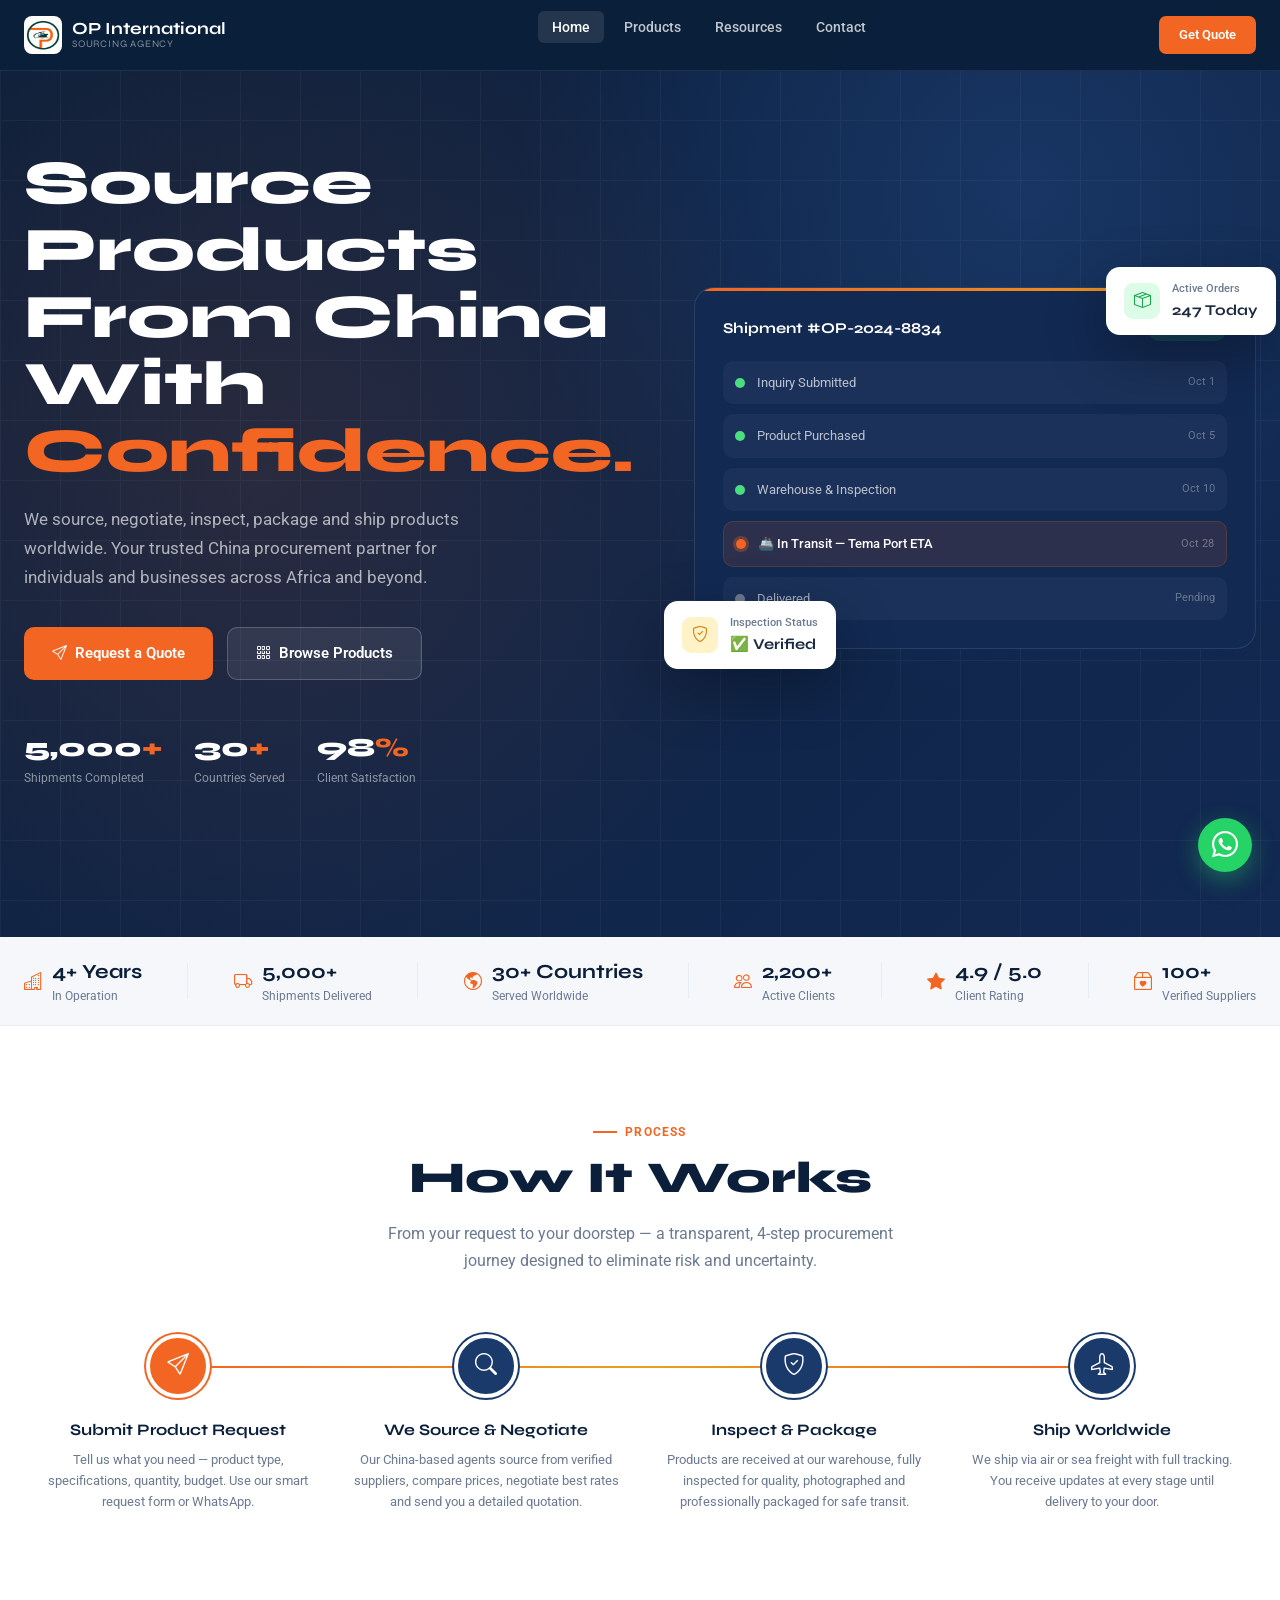
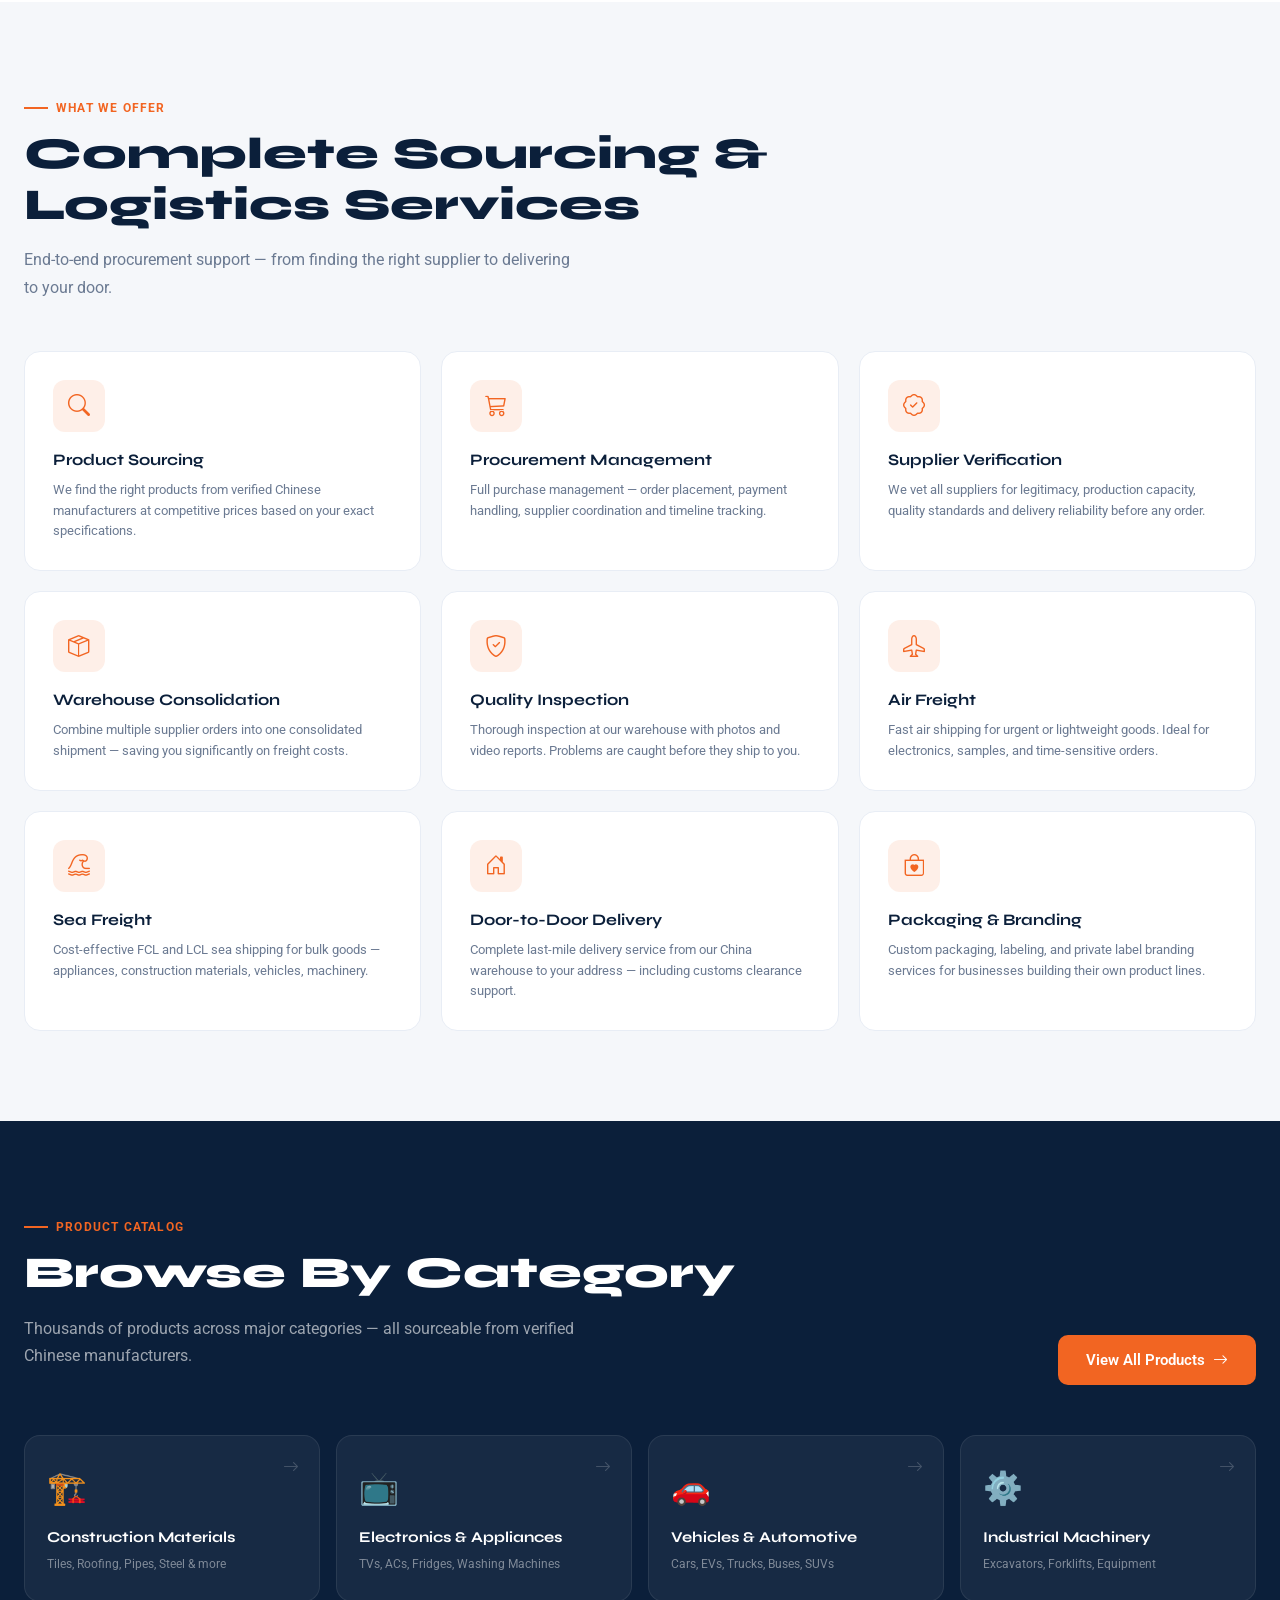
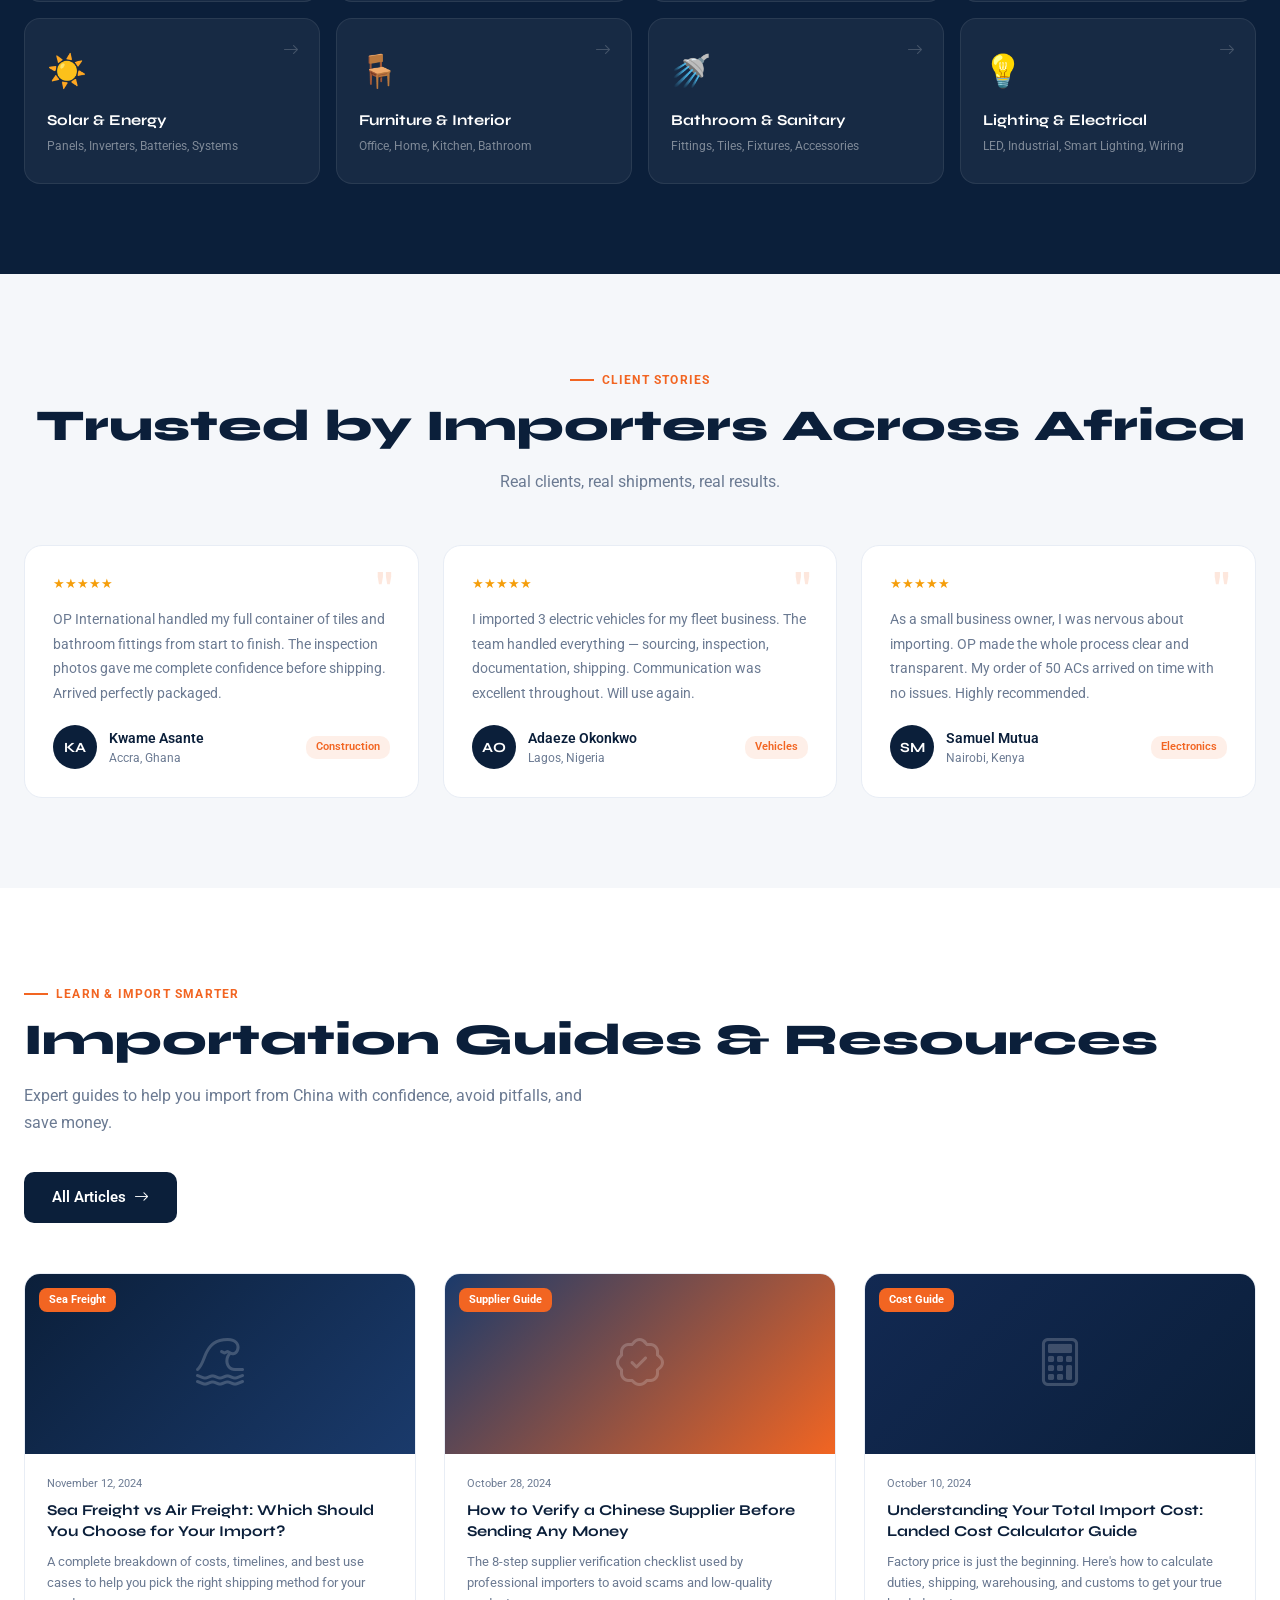
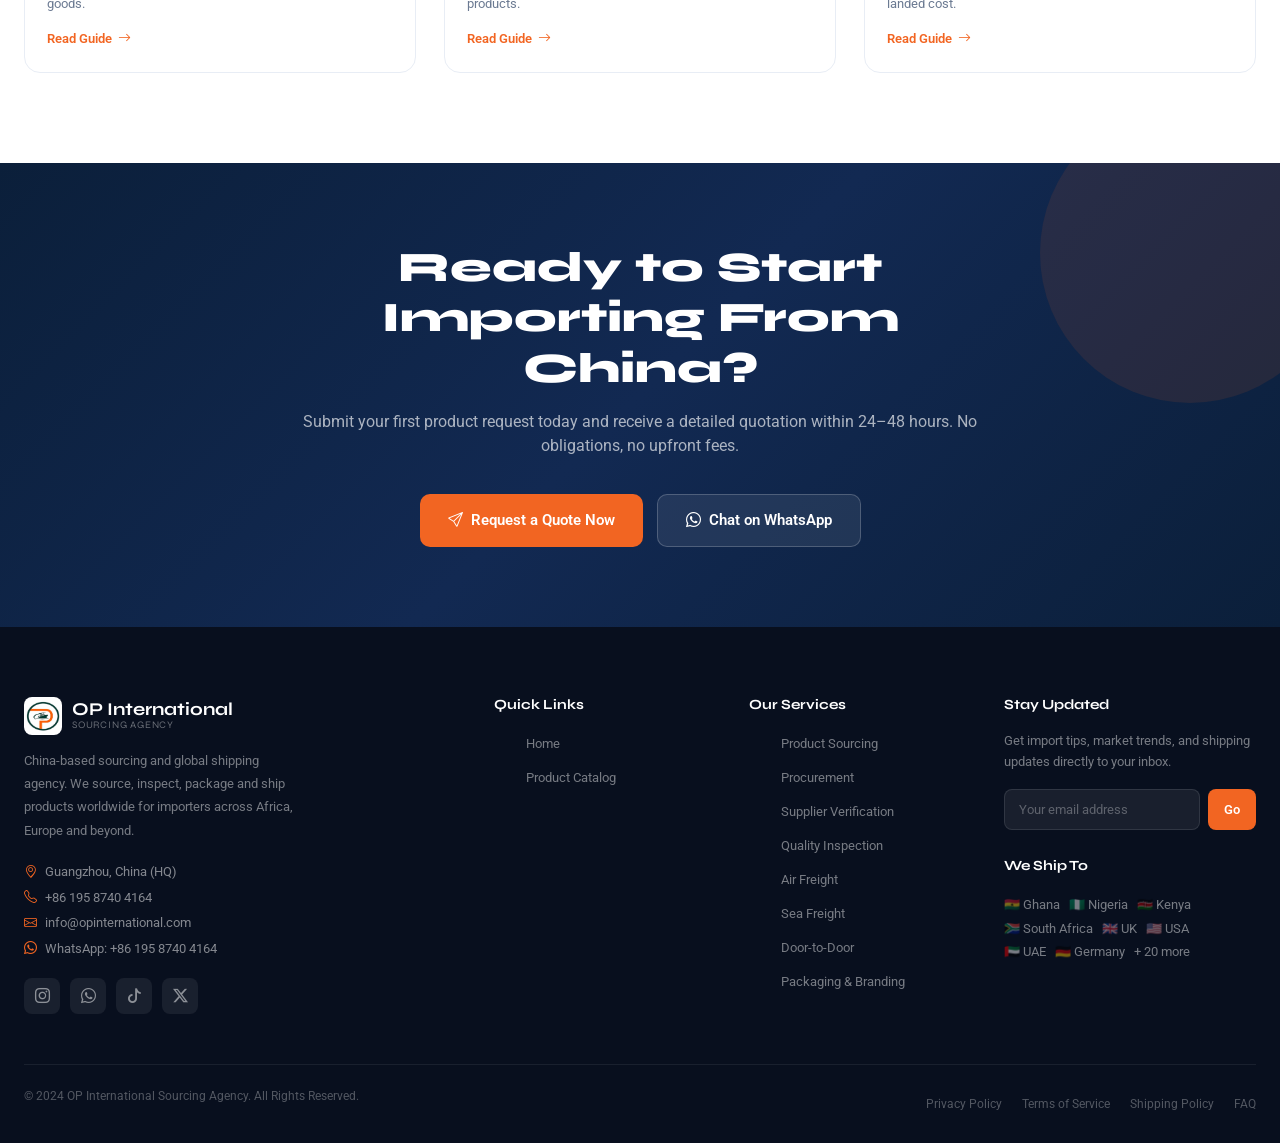
==== index.html @ 58be84a2 "formatting" ====
<!DOCTYPE html>
<html lang="en">

<head>
  <meta charset="utf-8">
  <meta content="width=device-width, initial-scale=1.0" name="viewport">
  <title>OP International Sourcing Agency | Source From China With Confidence</title>
  <meta name="description"
    content="China-based sourcing and global shipping agency. We source, inspect, pack & ship worldwide. Trusted by importers across Africa, Europe and beyond.">
  <link rel="icon" type="image/jpg" href="assets/img/logo.jpg">
  <link href="https://fonts.googleapis.com" rel="preconnect">
  <link href="https://fonts.gstatic.com" rel="preconnect" crossorigin>
  <link rel="preconnect" href="https://fonts.googleapis.com">
  <link rel="preconnect" href="https://fonts.gstatic.com" crossorigin>
  <link
    href="https://fonts.googleapis.com/css2?family=Google+Sans+Flex:opsz,wght@6..144,1..1000&family=Roboto:ital,wght@0,100..900;1,100..900&display=swap"
    rel="stylesheet">
  <link
    href="https://fonts.googleapis.com/css2?family=Syne:wght@400;500;600;700;800&family=DM+Sans:ital,opsz,wght@0,9..40,300;0,9..40,400;0,9..40,500;0,9..40,600;1,9..40,300&display=swap"
    rel="stylesheet">
  <link href="assets/vendor/bootstrap/css/bootstrap.min.css" rel="stylesheet">
  <link href="assets/vendor/bootstrap-icons/bootstrap-icons.css" rel="stylesheet">
  <link href="assets/vendor/aos/aos.css" rel="stylesheet">
  <link href="assets/css/main1.css" rel="stylesheet">
</head>

<body>

  <!-- HEADER -->
  <header class="site-header">
    <div class="header-inner">
      <a href="index.html" class="logo">
        <img src="assets/img/logo.jpg" alt="OP International Sourcing Agency" class="logo-mark">
        <div class="logo-text">OP International <span>Sourcing Agency</span></div>
      </a>
      <nav>
        <ul class="nav-menu">
          <li><a href="index.html" class="active">Home</a></li>
          <li><a href="products.html">Products</a></li>
          <li><a href="blog.html">Resources</a></li>
          <li><a href="#contact">Contact</a></li>
        </ul>
      </nav>
      <div class="nav-actions">
        <a href="quote-request.html" class="btn-primary-nav">Get Quote</a>
      </div>
      <button class="mobile-toggle" onclick="document.querySelector('.nav-menu').classList.toggle('show')"><i
          class="bi bi-list"></i></button>
    </div>
  </header>

  <!-- HERO -->
  <section class="hero">
    <div class="hero-bg-pattern"></div>
    <div class="hero-grid-overlay"></div>
    <div class="hero-inner">
      <div class="hero-content">
        <h1 class="hero-title">Source Products<br>From China With<br><span class="accent">Confidence.</span></h1>
        <p class="hero-subtitle">We source, negotiate, inspect, package and ship products worldwide. Your trusted China
          procurement partner for individuals and businesses across Africa and beyond.</p>
        <div class="hero-ctas">
          <a href="quote-request.html" class="btn-hero-primary"><i class="bi bi-send"></i> Request a Quote</a>
          <a href="products.html" class="btn-hero-secondary"><i class="bi bi-grid-3x3-gap"></i> Browse Products</a>
        </div>
        <div class="hero-stats">
          <div class="hero-stat">
            <div class="num">5,000<span>+</span></div>
            <div class="lbl">Shipments Completed</div>
          </div>
          <div class="hero-stat">
            <div class="num">30<span>+</span></div>
            <div class="lbl">Countries Served</div>
          </div>
          <div class="hero-stat">
            <div class="num">98<span>%</span></div>
            <div class="lbl">Client Satisfaction</div>
          </div>
        </div>
      </div>
      <div class="hero-visual">
        <div class="hero-card-stack">
          <div class="hero-main-card">
            <div class="hmc-header">
              <div class="hmc-title">Shipment #OP-2024-8834</div>
              <div class="hmc-badge"><i class="bi bi-circle-fill" style="font-size:7px;margin-right:4px;"></i>In Transit
              </div>
            </div>
            <div class="shipment-stages">
              <div class="stage-item done">
                <div class="stage-dot"></div>
                <div class="stage-label">Inquiry Submitted</div>
                <div class="stage-time">Oct 1</div>
              </div>
              <div class="stage-item done">
                <div class="stage-dot"></div>
                <div class="stage-label">Product Purchased</div>
                <div class="stage-time">Oct 5</div>
              </div>
              <div class="stage-item done">
                <div class="stage-dot"></div>
                <div class="stage-label">Warehouse & Inspection</div>
                <div class="stage-time">Oct 10</div>
              </div>
              <div class="stage-item active">
                <div class="stage-dot"></div>
                <div class="stage-label">🚢 In Transit — Tema Port ETA</div>
                <div class="stage-time">Oct 28</div>
              </div>
              <div class="stage-item">
                <div class="stage-dot"></div>
                <div class="stage-label">Delivered</div>
                <div class="stage-time">Pending</div>
              </div>
            </div>
          </div>
          <div class="floating-card fc1">
            <div class="fc-icon"><i class="bi bi-shield-check"></i></div>
            <div>
              <div class="fc-label">Inspection Status</div>
              <div class="fc-value">✅ Verified</div>
            </div>
          </div>
          <div class="floating-card fc2">
            <div class="fc-icon"><i class="bi bi-box-seam"></i></div>
            <div>
              <div class="fc-label">Active Orders</div>
              <div class="fc-value">247 Today</div>
            </div>
          </div>
        </div>
      </div>
    </div>
  </section>

  <!-- TRUST BAR -->
  <div class="trust-bar">
    <div class="trust-bar-inner">
      <div class="trust-item">
        <i class="bi bi-buildings"></i>
        <div class="trust-item-text">
          <div class="num">4+ Years</div>
          <div class="lbl">In Operation</div>
        </div>
      </div>
      <div class="trust-divider"></div>
      <div class="trust-item">
        <i class="bi bi-truck"></i>
        <div class="trust-item-text">
          <div class="num">5,000+</div>
          <div class="lbl">Shipments Delivered</div>
        </div>
      </div>
      <div class="trust-divider"></div>
      <div class="trust-item">
        <i class="bi bi-globe-americas"></i>
        <div class="trust-item-text">
          <div class="num">30+ Countries</div>
          <div class="lbl">Served Worldwide</div>
        </div>
      </div>
      <div class="trust-divider"></div>
      <div class="trust-item">
        <i class="bi bi-people"></i>
        <div class="trust-item-text">
          <div class="num">2,200+</div>
          <div class="lbl">Active Clients</div>
        </div>
      </div>
      <div class="trust-divider"></div>
      <div class="trust-item">
        <i class="bi bi-star-fill"></i>
        <div class="trust-item-text">
          <div class="num">4.9 / 5.0</div>
          <div class="lbl">Client Rating</div>
        </div>
      </div>
      <div class="trust-divider"></div>
      <div class="trust-item">
        <i class="bi bi-box2-heart"></i>
        <div class="trust-item-text">
          <div class="num">100+</div>
          <div class="lbl">Verified Suppliers</div>
        </div>
      </div>
    </div>
  </div>

  <!-- HOW IT WORKS -->
  <section class="how-it-works">
    <div class="container-lg">
      <div style="text-align:center;margin-bottom:0;">
        <div class="section-label" style="justify-content:center;">Process</div>
        <h2 class="section-title" style="text-align:center;">How It Works</h2>
        <p class="section-subtitle" style="text-align:center;margin:0 auto;">From your request to your doorstep — a
          transparent, 4-step procurement journey designed to eliminate risk and uncertainty.</p>
      </div>
      <div class="steps-grid">
        <div class="step-card">
          <div class="step-num"><i class="bi bi-send step-icon"></i></div>
          <div class="step-title">Submit Product Request</div>
          <div class="step-desc">Tell us what you need — product type, specifications, quantity, budget. Use our smart
            request form or WhatsApp.</div>
        </div>
        <div class="step-card">
          <div class="step-num" style="background:var(--navy-light);box-shadow:0 0 0 2px var(--navy-light)"><i
              class="bi bi-search step-icon"></i></div>
          <div class="step-title">We Source & Negotiate</div>
          <div class="step-desc">Our China-based agents source from verified suppliers, compare prices, negotiate best
            rates and send you a detailed quotation.</div>
        </div>
        <div class="step-card">
          <div class="step-num" style="background:var(--navy-light);box-shadow:0 0 0 2px var(--navy-light)"><i
              class="bi bi-shield-check step-icon"></i></div>
          <div class="step-title">Inspect & Package</div>
          <div class="step-desc">Products are received at our warehouse, fully inspected for quality, photographed and
            professionally packaged for safe transit.</div>
        </div>
        <div class="step-card">
          <div class="step-num" style="background:var(--navy-light);box-shadow:0 0 0 2px var(--navy-light)"><i
              class="bi bi-airplane step-icon"></i></div>
          <div class="step-title">Ship Worldwide</div>
          <div class="step-desc">We ship via air or sea freight with full tracking. You receive updates at every stage
            until delivery to your door.</div>
        </div>
      </div>
    </div>
  </section>

  <!-- SERVICES -->
  <section class="services-section">
    <div class="container-lg">
      <div class="section-label">What We Offer</div>
      <h2 class="section-title">Complete Sourcing &<br>Logistics Services</h2>
      <p class="section-subtitle">End-to-end procurement support — from finding the right supplier to delivering to your
        door.</p>
      <div class="services-grid">
        <div class="service-card">
          <div class="service-icon"><i class="bi bi-search"></i></div>
          <div class="service-name">Product Sourcing</div>
          <div class="service-desc">We find the right products from verified Chinese manufacturers at competitive prices
            based on your exact specifications.</div>
        </div>
        <div class="service-card">
          <div class="service-icon"><i class="bi bi-cart3"></i></div>
          <div class="service-name">Procurement Management</div>
          <div class="service-desc">Full purchase management — order placement, payment handling, supplier coordination
            and timeline tracking.</div>
        </div>
        <div class="service-card">
          <div class="service-icon"><i class="bi bi-patch-check"></i></div>
          <div class="service-name">Supplier Verification</div>
          <div class="service-desc">We vet all suppliers for legitimacy, production capacity, quality standards and
            delivery reliability before any order.</div>
        </div>
        <div class="service-card">
          <div class="service-icon"><i class="bi bi-box-seam"></i></div>
          <div class="service-name">Warehouse Consolidation</div>
          <div class="service-desc">Combine multiple supplier orders into one consolidated shipment — saving you
            significantly on freight costs.</div>
        </div>
        <div class="service-card">
          <div class="service-icon"><i class="bi bi-shield-check"></i></div>
          <div class="service-name">Quality Inspection</div>
          <div class="service-desc">Thorough inspection at our warehouse with photos and video reports. Problems are
            caught before they ship to you.</div>
        </div>
        <div class="service-card">
          <div class="service-icon"><i class="bi bi-airplane"></i></div>
          <div class="service-name">Air Freight</div>
          <div class="service-desc">Fast air shipping for urgent or lightweight goods. Ideal for electronics, samples,
            and time-sensitive orders.</div>
        </div>
        <div class="service-card">
          <div class="service-icon"><i class="bi bi-tsunami"></i></div>
          <div class="service-name">Sea Freight</div>
          <div class="service-desc">Cost-effective FCL and LCL sea shipping for bulk goods — appliances, construction
            materials, vehicles, machinery.</div>
        </div>
        <div class="service-card">
          <div class="service-icon"><i class="bi bi-house-door"></i></div>
          <div class="service-name">Door-to-Door Delivery</div>
          <div class="service-desc">Complete last-mile delivery service from our China warehouse to your address —
            including customs clearance support.</div>
        </div>
        <div class="service-card">
          <div class="service-icon"><i class="bi bi-bag-heart"></i></div>
          <div class="service-name">Packaging & Branding</div>
          <div class="service-desc">Custom packaging, labeling, and private label branding services for businesses
            building their own product lines.</div>
        </div>
      </div>
    </div>
  </section>

  <!-- CATEGORIES -->
  <section class="categories-section">
    <div class="container-lg">
      <div class="section-label" style="color:var(--orange);">Product Catalog</div>
      <div
        style="display:flex;justify-content:space-between;align-items:flex-end;flex-wrap:wrap;gap:20px;margin-bottom:0;">
        <div>
          <h2 class="section-title">Browse By Category</h2>
          <p class="section-subtitle">Thousands of products across major categories — all sourceable from verified
            Chinese manufacturers.</p>
        </div>
        <a href="products.html" class="btn-hero-primary" style="height:fit-content;">View All Products <i
            class="bi bi-arrow-right"></i></a>
      </div>
      <div class="categories-grid">
        <a href="products.html?cat=construction" class="category-card">
          <span class="cat-icon">🏗️</span>
          <div class="cat-name">Construction Materials</div>
          <div class="cat-count">Tiles, Roofing, Pipes, Steel & more</div>
          <i class="bi bi-arrow-right cat-arrow"></i>
        </a>
        <a href="products.html?cat=electronics" class="category-card">
          <span class="cat-icon">📺</span>
          <div class="cat-name">Electronics & Appliances</div>
          <div class="cat-count">TVs, ACs, Fridges, Washing Machines</div>
          <i class="bi bi-arrow-right cat-arrow"></i>
        </a>
        <a href="products.html?cat=vehicles" class="category-card">
          <span class="cat-icon">🚗</span>
          <div class="cat-name">Vehicles & Automotive</div>
          <div class="cat-count">Cars, EVs, Trucks, Buses, SUVs</div>
          <i class="bi bi-arrow-right cat-arrow"></i>
        </a>
        <a href="products.html?cat=machinery" class="category-card">
          <span class="cat-icon">⚙️</span>
          <div class="cat-name">Industrial Machinery</div>
          <div class="cat-count">Excavators, Forklifts, Equipment</div>
          <i class="bi bi-arrow-right cat-arrow"></i>
        </a>
        <a href="products.html?cat=solar" class="category-card">
          <span class="cat-icon">☀️</span>
          <div class="cat-name">Solar & Energy</div>
          <div class="cat-count">Panels, Inverters, Batteries, Systems</div>
          <i class="bi bi-arrow-right cat-arrow"></i>
        </a>
        <a href="products.html?cat=furniture" class="category-card">
          <span class="cat-icon">🪑</span>
          <div class="cat-name">Furniture & Interior</div>
          <div class="cat-count">Office, Home, Kitchen, Bathroom</div>
          <i class="bi bi-arrow-right cat-arrow"></i>
        </a>
        <a href="products.html?cat=bathroom" class="category-card">
          <span class="cat-icon">🚿</span>
          <div class="cat-name">Bathroom & Sanitary</div>
          <div class="cat-count">Fittings, Tiles, Fixtures, Accessories</div>
          <i class="bi bi-arrow-right cat-arrow"></i>
        </a>
        <a href="products.html?cat=lighting" class="category-card">
          <span class="cat-icon">💡</span>
          <div class="cat-name">Lighting & Electrical</div>
          <div class="cat-count">LED, Industrial, Smart Lighting, Wiring</div>
          <i class="bi bi-arrow-right cat-arrow"></i>
        </a>
      </div>
    </div>
  </section>

  <!-- TESTIMONIALS -->
  <section class="testimonials-section">
    <div class="container-lg">
      <div style="text-align:center;margin-bottom:0;">
        <div class="section-label" style="justify-content:center;">Client Stories</div>
        <h2 class="section-title" style="text-align:center;">Trusted by Importers Across Africa</h2>
        <p class="section-subtitle" style="text-align:center;margin:0 auto;">Real clients, real shipments, real results.
        </p>
      </div>
      <div class="testimonials-grid">
        <div class="testimonial-card">
          <div class="tc-stars">★★★★★</div>
          <p class="tc-text">OP International handled my full container of tiles and bathroom fittings from start to
            finish. The inspection photos gave me complete confidence before shipping. Arrived perfectly packaged.</p>
          <div class="tc-author">
            <div class="tc-avatar">KA</div>
            <div>
              <div class="tc-name">Kwame Asante</div>
              <div class="tc-location">Accra, Ghana</div>
            </div>
            <div class="tc-badge">Construction</div>
          </div>
        </div>
        <div class="testimonial-card">
          <div class="tc-stars">★★★★★</div>
          <p class="tc-text">I imported 3 electric vehicles for my fleet business. The team handled everything —
            sourcing, inspection, documentation, shipping. Communication was excellent throughout. Will use again.</p>
          <div class="tc-author">
            <div class="tc-avatar">AO</div>
            <div>
              <div class="tc-name">Adaeze Okonkwo</div>
              <div class="tc-location">Lagos, Nigeria</div>
            </div>
            <div class="tc-badge">Vehicles</div>
          </div>
        </div>
        <div class="testimonial-card">
          <div class="tc-stars">★★★★★</div>
          <p class="tc-text">As a small business owner, I was nervous about importing. OP made the whole process clear
            and transparent. My order of 50 ACs arrived on time with no issues. Highly recommended.</p>
          <div class="tc-author">
            <div class="tc-avatar">SM</div>
            <div>
              <div class="tc-name">Samuel Mutua</div>
              <div class="tc-location">Nairobi, Kenya</div>
            </div>
            <div class="tc-badge">Electronics</div>
          </div>
        </div>
      </div>
    </div>
  </section>

  <!-- BLOG -->
  <section class="blog-section">
    <div class="container-lg">
      <div
        style="display:flex;justify-content:space-between;align-items:flex-end;flex-wrap:wrap;gap:20px;margin-bottom:0;">
        <div>
          <div class="section-label">Learn & Import Smarter</div>
          <h2 class="section-title">Importation Guides & Resources</h2>
          <p class="section-subtitle">Expert guides to help you import from China with confidence, avoid pitfalls, and
            save money.</p>
        </div>
        <a href="blog.html" class="btn-hero-primary" style="height:fit-content;background:var(--navy);">All Articles <i
            class="bi bi-arrow-right"></i></a>
      </div>
      <div class="blog-grid">
        <a href="blog.html" class="blog-card">
          <div class="blog-thumb" style="background:linear-gradient(135deg,#0B1F3A,#1a3a6b);">
            <i class="bi bi-tsunami blog-thumb-icon" style="color:white;"></i>
            <div class="blog-thumb-cat">Sea Freight</div>
          </div>
          <div class="blog-body">
            <div class="blog-date">November 12, 2024</div>
            <div class="blog-title">Sea Freight vs Air Freight: Which Should You Choose for Your Import?</div>
            <div class="blog-excerpt">A complete breakdown of costs, timelines, and best use cases to help you pick the
              right shipping method for your goods.</div>
            <div class="blog-read-more">Read Guide <i class="bi bi-arrow-right"></i></div>
          </div>
        </a>
        <a href="blog.html" class="blog-card">
          <div class="blog-thumb" style="background:linear-gradient(135deg,#1a3a6b,#F26522);">
            <i class="bi bi-patch-check blog-thumb-icon" style="color:white;"></i>
            <div class="blog-thumb-cat">Supplier Guide</div>
          </div>
          <div class="blog-body">
            <div class="blog-date">October 28, 2024</div>
            <div class="blog-title">How to Verify a Chinese Supplier Before Sending Any Money</div>
            <div class="blog-excerpt">The 8-step supplier verification checklist used by professional importers to avoid
              scams and low-quality products.</div>
            <div class="blog-read-more">Read Guide <i class="bi bi-arrow-right"></i></div>
          </div>
        </a>
        <a href="blog.html" class="blog-card">
          <div class="blog-thumb" style="background:linear-gradient(135deg,#122952,#0B1F3A);">
            <i class="bi bi-calculator blog-thumb-icon" style="color:white;"></i>
            <div class="blog-thumb-cat">Cost Guide</div>
          </div>
          <div class="blog-body">
            <div class="blog-date">October 10, 2024</div>
            <div class="blog-title">Understanding Your Total Import Cost: Landed Cost Calculator Guide</div>
            <div class="blog-excerpt">Factory price is just the beginning. Here's how to calculate duties, shipping,
              warehousing, and customs to get your true landed cost.</div>
            <div class="blog-read-more">Read Guide <i class="bi bi-arrow-right"></i></div>
          </div>
        </a>
      </div>
    </div>
  </section>

  <!-- CTA BAND -->
  <div class="cta-band" id="contact">
    <div class="cta-band-inner">
      <h2>Ready to Start Importing From China?</h2>
      <p>Submit your first product request today and receive a detailed quotation within 24–48 hours. No obligations, no
        upfront fees.</p>
      <div class="cta-btn-group">
        <a href="quote-request.html" class="btn-hero-primary"><i class="bi bi-send"></i> Request a Quote Now</a>
        <a href="https://wa.me/1234567890" class="btn-hero-secondary" target="_blank"><i class="bi bi-whatsapp"></i>
          Chat on WhatsApp</a>
      </div>
    </div>
  </div>

  <!-- FOOTER -->
  <footer class="site-footer">
    <div class="container-lg">
      <div class="footer-grid">
        <div class="footer-brand">
          <a href="index.html" class="logo">
            <img src="assets/img/logo.jpg" alt="OP International Sourcing Agency" class="logo-mark">
            <div class="logo-text" style="color:white;">OP International <span
                style="color:rgba(255,255,255,0.4);">Sourcing Agency</span></div>
          </a>
          <p class="footer-desc">China-based sourcing and global shipping agency. We source, inspect, package and ship
            products worldwide for importers across Africa, Europe and beyond.</p>
          <div class="footer-contact-info">
            <p><i class="bi bi-geo-alt"></i> Guangzhou, China (HQ)</p>
            <p><i class="bi bi-telephone"></i> +86 195 8740 4164</p>
            <p><i class="bi bi-envelope"></i> info@opinternational.com</p>
            <p><i class="bi bi-whatsapp"></i> WhatsApp: +86 195 8740 4164</p>
          </div>
          <div class="footer-social">
            <a href="#" class="social-btn"><i class="bi bi-instagram"></i></a>
            <a href="https://wa.me/1234567890" class="social-btn"><i class="bi bi-whatsapp"></i></a>
            <a href="https://www.tiktok.com/@mingle_priscilla?_r=1&_t=ZS-96ZHvrqFG7x" class="social-btn"><i
                class="bi bi-tiktok"></i></a>
            <a href="#" class="social-btn"><i class="bi bi-twitter-x"></i></a>
          </div>
        </div>
        <div class="footer-col">
          <h5>Quick Links</h5>
          <ul class="footer-links">
            <li><a href="index.html">Home</a></li>
            <li><a href="products.html">Product Catalog</a></li>

          </ul>
        </div>
        <div class="footer-col">
          <h5>Our Services</h5>
          <ul class="footer-links">
            <li><a href="#">Product Sourcing</a></li>
            <li><a href="#">Procurement</a></li>
            <li><a href="#">Supplier Verification</a></li>
            <li><a href="#">Quality Inspection</a></li>
            <li><a href="#">Air Freight</a></li>
            <li><a href="#">Sea Freight</a></li>
            <li><a href="#">Door-to-Door</a></li>
            <li><a href="#">Packaging & Branding</a></li>
          </ul>
        </div>
        <div class="footer-col">
          <h5>Stay Updated</h5>
          <p style="font-size:13px;color:rgba(255,255,255,0.45);line-height:1.6;">Get import tips, market trends, and
            shipping updates directly to your inbox.</p>
          <div class="footer-newsletter-input">
            <input type="email" placeholder="Your email address">
            <button>Go</button>
          </div>
          <h5 style="margin-top:28px;">We Ship To</h5>
          <p style="font-size:13px;color:rgba(255,255,255,0.45);line-height:1.8;">🇬🇭 Ghana &nbsp; 🇳🇬 Nigeria &nbsp;
            🇰🇪 Kenya<br>🇿🇦 South Africa &nbsp; 🇬🇧 UK &nbsp; 🇺🇸 USA<br>🇦🇪 UAE &nbsp; 🇩🇪 Germany &nbsp; + 20
            more</p>
        </div>
      </div>
      <div class="footer-bottom">
        <p>© 2024 OP International Sourcing Agency. All Rights Reserved.</p>
        <div class="footer-bottom-links">
          <a href="#">Privacy Policy</a>
          <a href="#">Terms of Service</a>
          <a href="#">Shipping Policy</a>
          <a href="#">FAQ</a>
        </div>
      </div>
    </div>
  </footer>

  <!-- WHATSAPP FLOAT -->
  <a href="https://wa.me/+8619587404164" class="wa-float" target="_blank" title="Chat on WhatsApp">
    <i class="bi bi-whatsapp"></i>
  </a>
  <a href="#" class="scroll-top" id="scrollTop"><i class="bi bi-arrow-up"></i></a>

  <link href="assets/vendor/bootstrap-icons/bootstrap-icons.css" rel="stylesheet">
  <script>
    const st = document.getElementById('scrollTop');
    window.addEventListener('scroll', () => st.classList.toggle('show', scrollY > 400));
    st.addEventListener('click', e => { e.preventDefault(); window.scrollTo({ top: 0, behavior: 'smooth' }); });
  </script>
</body>

</html>
---- assets/css/main1.css ----
:root {
      --navy: #0B1F3A;
      --navy-mid: #122952;
      --navy-light: #1a3a6b;
      --orange: #F26522;
      --orange-light: #FF8C42;
      --gold: #E8A020;
      --white: #FFFFFF;
      --off-white: #F5F7FA;
      --gray: #6B7A92;
      --gray-light: #E8EDF5;
      --text: #1a2840;
      --font-display: 'Syne', sans-serif;
      --font-body: 'Roboto', sans-serif;
    }
    *, *::before, *::after { box-sizing: border-box; margin: 0; padding: 0; }
    html { scroll-behavior: smooth; }
    body { font-family: var(--font-body); color: var(--text); background: var(--white); }

    /* ── HEADER ── */
    .site-header {
      position: fixed; top: 0; left: 0; right: 0; z-index: 1000;
      background: rgba(11,31,58,0.97); backdrop-filter: blur(12px);
      border-bottom: 1px solid rgba(255,255,255,0.08);
      transition: all 0.3s;
    }
    .header-inner {
      max-width: 1280px; margin: 0 auto; padding: 0 24px;
      display: flex; align-items: center; justify-content: space-between;
      height: 70px;
    }
    .logo { display: flex; align-items: center; gap: 10px; text-decoration: none; }
    .logo-mark {
      width: 38px; height: 38px; background: var(--orange);
      border-radius: 8px; display: flex; align-items: center; justify-content: center;
      font-family: var(--font-display); font-weight: 800; color: white; font-size: 16px;
    }
    .logo-text { font-family: var(--font-display); font-weight: 700; color: white; font-size: 17px; line-height: 1.1; }
    .logo-text span { display: block; font-size: 10px; font-weight: 400; color: rgba(255,255,255,0.5); letter-spacing: 0.08em; text-transform: uppercase; }
    .nav-menu { display: flex; align-items: center; gap: 6px; list-style: none; }
    .nav-menu a { color: rgba(255,255,255,0.75); text-decoration: none; font-size: 14px; font-weight: 500; padding: 8px 14px; border-radius: 6px; transition: all 0.2s; }
    .nav-menu a:hover, .nav-menu a.active { color: white; background: rgba(255,255,255,0.1); }
    .nav-actions { display: flex; gap: 10px; align-items: center; }
    .btn-outline-nav { color: white; border: 1px solid rgba(255,255,255,0.3); background: transparent; padding: 8px 18px; border-radius: 7px; font-size: 13px; font-weight: 500; cursor: pointer; transition: all 0.2s; text-decoration: none; }
    .btn-outline-nav:hover { border-color: var(--orange); color: var(--orange); }
    .btn-primary-nav { background: var(--orange); color: white; border: none; padding: 9px 20px; border-radius: 7px; font-size: 13px; font-weight: 600; cursor: pointer; transition: all 0.2s; text-decoration: none; }
    .btn-primary-nav:hover { background: var(--orange-light); color: white; }
    .mobile-toggle { display: none; background: none; border: none; color: white; font-size: 22px; cursor: pointer; }

    /* ── HERO ── */
    .hero {
      min-height: 100vh; background: var(--navy);
      position: relative; overflow: hidden;
      display: flex; align-items: center; padding-top: 70px;
    }
    .hero-bg-pattern {
      position: absolute; inset: 0;
      background-image:
        radial-gradient(circle at 20% 50%, rgba(242,101,34,0.12) 0%, transparent 50%),
        radial-gradient(circle at 80% 20%, rgba(26,58,107,0.8) 0%, transparent 40%),
        linear-gradient(135deg, var(--navy) 0%, var(--navy-mid) 100%);
    }
    .hero-grid-overlay {
      position: absolute; inset: 0; opacity: 0.04;
      background-image: linear-gradient(var(--white) 1px, transparent 1px), linear-gradient(90deg, var(--white) 1px, transparent 1px);
      background-size: 60px 60px;
    }
    .hero-inner {
      max-width: 1280px; margin: 0 auto; padding: 80px 24px 60px;
      display: grid; grid-template-columns: 1fr 1fr; gap: 60px; align-items: center;
      position: relative; z-index: 2; width: 100%;
    }
    .hero-badge {
      display: inline-flex; align-items: center; gap: 8px;
      background: rgba(242,101,34,0.15); border: 1px solid rgba(242,101,34,0.3);
      color: var(--orange-light); padding: 6px 14px; border-radius: 20px;
      font-size: 12px; font-weight: 600; letter-spacing: 0.06em; text-transform: uppercase;
      margin-bottom: 24px;
    }
    .hero-badge i { font-size: 10px; }
    .hero-title { font-family: var(--font-display); font-size: clamp(36px, 5vw, 62px); font-weight: 800; color: white; line-height: 1.08; margin-bottom: 20px; }
    .hero-title .accent { color: var(--orange); }
    .hero-subtitle { font-size: 17px; color: rgba(255,255,255,0.65); line-height: 1.7; margin-bottom: 36px; max-width: 480px; }
    .hero-ctas { display: flex; gap: 14px; flex-wrap: wrap; margin-bottom: 48px; }
    .btn-hero-primary {
      background: var(--orange); color: white; padding: 14px 28px; border-radius: 10px;
      font-weight: 600; font-size: 15px; text-decoration: none; border: none; cursor: pointer;
      transition: all 0.25s; display: inline-flex; align-items: center; gap: 8px;
    }
    .btn-hero-primary:hover { background: var(--orange-light); color: white; transform: translateY(-2px); box-shadow: 0 12px 30px rgba(242,101,34,0.35); }
    .btn-hero-secondary {
      background: rgba(255,255,255,0.08); color: white; padding: 14px 28px; border-radius: 10px;
      font-weight: 600; font-size: 15px; text-decoration: none; border: 1px solid rgba(255,255,255,0.2);
      transition: all 0.25s; display: inline-flex; align-items: center; gap: 8px;
    }
    .btn-hero-secondary:hover { background: rgba(255,255,255,0.15); color: white; }
    .hero-stats { display: flex; gap: 32px; }
    .hero-stat .num { font-family: var(--font-display); font-size: 26px; font-weight: 800; color: white; }
    .hero-stat .lbl { font-size: 12px; color: rgba(255,255,255,0.5); margin-top: 2px; }
    .hero-stat .num span { color: var(--orange); }
    .hero-visual { position: relative; }
    .hero-card-stack { position: relative; }
    .hero-main-card {
      background: var(--navy-mid); border: 1px solid rgba(255,255,255,0.1);
      border-radius: 20px; padding: 28px; position: relative; overflow: hidden;
    }
    .hero-main-card::before {
      content: ''; position: absolute; top: 0; left: 0; right: 0; height: 3px;
      background: linear-gradient(90deg, var(--orange), var(--gold));
    }
    .hmc-header { display: flex; justify-content: space-between; align-items: center; margin-bottom: 20px; }
    .hmc-title { font-family: var(--font-display); color: white; font-weight: 700; font-size: 15px; }
    .hmc-badge { background: rgba(34,197,94,0.15); color: #4ade80; padding: 4px 10px; border-radius: 12px; font-size: 11px; font-weight: 600; }
    .shipment-stages { display: flex; flex-direction: column; gap: 10px; }
    .stage-item { display: flex; align-items: center; gap: 12px; padding: 12px; border-radius: 10px; background: rgba(255,255,255,0.04); }
    .stage-item.active { background: rgba(242,101,34,0.12); border: 1px solid rgba(242,101,34,0.2); }
    .stage-dot { width: 10px; height: 10px; border-radius: 50%; background: var(--gray); flex-shrink: 0; }
    .stage-item.done .stage-dot { background: #4ade80; }
    .stage-item.active .stage-dot { background: var(--orange); box-shadow: 0 0 0 3px rgba(242,101,34,0.3); }
    .stage-label { font-size: 13px; color: rgba(255,255,255,0.6); flex: 1; }
    .stage-item.active .stage-label { color: white; font-weight: 500; }
    .stage-item.done .stage-label { color: rgba(255,255,255,0.7); }
    .stage-time { font-size: 11px; color: rgba(255,255,255,0.35); }
    .floating-card {
      position: absolute; background: white; border-radius: 14px; padding: 14px 18px;
      box-shadow: 0 20px 60px rgba(0,0,0,0.3); display: flex; align-items: center; gap: 12px;
    }
    .fc1 { bottom: -20px; left: -30px; }
    .fc2 { top: -20px; right: -20px; }
    .fc-icon { width: 36px; height: 36px; border-radius: 9px; display: flex; align-items: center; justify-content: center; font-size: 16px; flex-shrink: 0; }
    .fc1 .fc-icon { background: #FEF3C7; color: #D97706; }
    .fc2 .fc-icon { background: #DCFCE7; color: #16A34A; }
    .fc-label { font-size: 11px; color: var(--gray); font-weight: 500; }
    .fc-value { font-family: var(--font-display); font-size: 15px; font-weight: 700; color: var(--text); margin-top: 1px; }

    /* ── TRUST BAR ── */
    .trust-bar { background: var(--off-white); border-bottom: 1px solid var(--gray-light); padding: 20px 0; }
    .trust-bar-inner { max-width: 1280px; margin: 0 auto; padding: 0 24px; display: flex; align-items: center; justify-content: space-between; gap: 20px; flex-wrap: wrap; }
    .trust-item { display: flex; align-items: center; gap: 10px; }
    .trust-item i { color: var(--orange); font-size: 18px; }
    .trust-item-text .num { font-family: var(--font-display); font-weight: 700; font-size: 20px; color: var(--navy); }
    .trust-item-text .lbl { font-size: 12px; color: var(--gray); }
    .trust-divider { width: 1px; height: 36px; background: var(--gray-light); }

    /* ── SECTIONS COMMON ── */
    section { padding: 90px 0; }
    .container-lg { max-width: 1280px; margin: 0 auto; padding: 0 24px; }
    .section-label { display: inline-flex; align-items: center; gap: 8px; color: var(--orange); font-size: 12px; font-weight: 700; letter-spacing: 0.1em; text-transform: uppercase; margin-bottom: 12px; }
    .section-label::before { content: ''; width: 24px; height: 2px; background: var(--orange); }
    .section-title { font-family: var(--font-display); font-size: clamp(28px, 4vw, 44px); font-weight: 800; color: var(--navy); line-height: 1.15; margin-bottom: 16px; }
    .section-subtitle { font-size: 16px; color: var(--gray); line-height: 1.7; max-width: 560px; }

    /* ── HOW IT WORKS ── */
    .how-it-works { background: var(--white); }
    .steps-grid { display: grid; grid-template-columns: repeat(4, 1fr); gap: 0; position: relative; margin-top: 60px; }
    .steps-grid::before {
      content: ''; position: absolute; top: 32px; left: 12.5%; right: 12.5%; height: 2px;
      background: linear-gradient(90deg, var(--orange), var(--gold), var(--orange));
      z-index: 0;
    }
    .step-card { text-align: center; padding: 0 20px; position: relative; z-index: 1; }
    .step-num {
      width: 64px; height: 64px; border-radius: 50%; background: var(--navy);
      display: flex; align-items: center; justify-content: center; margin: 0 auto 20px;
      font-family: var(--font-display); font-weight: 800; font-size: 20px; color: white;
      border: 4px solid white; box-shadow: 0 0 0 2px var(--navy);
      position: relative;
    }
    .step-card:first-child .step-num { background: var(--orange); box-shadow: 0 0 0 2px var(--orange); }
    .step-icon { font-size: 22px; }
    .step-title { font-family: var(--font-display); font-weight: 700; font-size: 16px; color: var(--navy); margin-bottom: 8px; }
    .step-desc { font-size: 13px; color: var(--gray); line-height: 1.6; }

    /* ── SERVICES ── */
    .services-section { background: var(--off-white); }
    .services-grid { display: grid; grid-template-columns: repeat(3, 1fr); gap: 20px; margin-top: 50px; }
    .service-card {
      background: white; border-radius: 16px; padding: 28px;
      border: 1px solid var(--gray-light); transition: all 0.3s;
      position: relative; overflow: hidden;
    }
    .service-card::after { content: ''; position: absolute; bottom: 0; left: 0; right: 0; height: 3px; background: linear-gradient(90deg, var(--orange), var(--gold)); transform: scaleX(0); transition: transform 0.3s; transform-origin: left; }
    .service-card:hover { transform: translateY(-4px); box-shadow: 0 20px 50px rgba(11,31,58,0.1); border-color: transparent; }
    .service-card:hover::after { transform: scaleX(1); }
    .service-icon { width: 52px; height: 52px; background: rgba(242,101,34,0.1); border-radius: 12px; display: flex; align-items: center; justify-content: center; font-size: 22px; color: var(--orange); margin-bottom: 16px; }
    .service-name { font-family: var(--font-display); font-weight: 700; font-size: 16px; color: var(--navy); margin-bottom: 8px; }
    .service-desc { font-size: 13px; color: var(--gray); line-height: 1.6; }

    /* ── CATEGORIES ── */
    .categories-section { background: var(--navy); padding: 90px 0; }
    .categories-section .section-title { color: white; }
    .categories-section .section-subtitle { color: rgba(255,255,255,0.6); }
    .categories-grid { display: grid; grid-template-columns: repeat(4, 1fr); gap: 16px; margin-top: 50px; }
    .category-card {
      border-radius: 16px; padding: 28px 22px; cursor: pointer;
      border: 1px solid rgba(255,255,255,0.08); background: rgba(255,255,255,0.05);
      transition: all 0.3s; text-decoration: none; display: block;
      position: relative; overflow: hidden;
    }
    .category-card::before { content: ''; position: absolute; inset: 0; background: linear-gradient(135deg, rgba(242,101,34,0.15) 0%, transparent 60%); opacity: 0; transition: opacity 0.3s; }
    .category-card:hover { border-color: rgba(242,101,34,0.4); transform: translateY(-4px); }
    .category-card:hover::before { opacity: 1; }
    .cat-icon { font-size: 32px; margin-bottom: 14px; display: block; }
    .cat-name { font-family: var(--font-display); font-weight: 700; font-size: 15px; color: white; margin-bottom: 6px; }
    .cat-count { font-size: 12px; color: rgba(255,255,255,0.45); }
    .cat-arrow { position: absolute; top: 20px; right: 20px; color: rgba(255,255,255,0.2); font-size: 16px; transition: all 0.3s; }
    .category-card:hover .cat-arrow { color: var(--orange); transform: translateX(4px); }

    /* ── TESTIMONIALS ── */
    .testimonials-section { background: var(--off-white); }
    .testimonials-grid { display: grid; grid-template-columns: repeat(3, 1fr); gap: 24px; margin-top: 50px; }
    .testimonial-card {
      background: white; border-radius: 18px; padding: 28px;
      border: 1px solid var(--gray-light); position: relative;
    }
    .testimonial-card::before { content: '"'; position: absolute; top: 16px; right: 24px; font-family: var(--font-display); font-size: 60px; color: var(--orange); opacity: 0.15; line-height: 1; }
    .tc-stars { color: #F59E0B; font-size: 13px; margin-bottom: 14px; }
    .tc-text { font-size: 14px; color: var(--gray); line-height: 1.75; margin-bottom: 20px; }
    .tc-author { display: flex; align-items: center; gap: 12px; }
    .tc-avatar { width: 44px; height: 44px; border-radius: 50%; background: var(--navy); display: flex; align-items: center; justify-content: center; font-family: var(--font-display); font-weight: 700; color: white; font-size: 14px; }
    .tc-name { font-weight: 600; font-size: 14px; color: var(--navy); }
    .tc-location { font-size: 12px; color: var(--gray); }
    .tc-badge { margin-left: auto; background: rgba(242,101,34,0.1); color: var(--orange); padding: 3px 10px; border-radius: 10px; font-size: 11px; font-weight: 600; }

    /* ── BLOG PREVIEW ── */
    .blog-section { background: white; }
    .blog-grid { display: grid; grid-template-columns: repeat(3, 1fr); gap: 28px; margin-top: 50px; }
    .blog-card { border-radius: 16px; overflow: hidden; border: 1px solid var(--gray-light); transition: all 0.3s; text-decoration: none; display: block; }
    .blog-card:hover { transform: translateY(-4px); box-shadow: 0 16px 40px rgba(11,31,58,0.1); border-color: transparent; }
    .blog-thumb { height: 180px; background: var(--navy); position: relative; overflow: hidden; display: flex; align-items: center; justify-content: center; }
    .blog-thumb-icon { font-size: 48px; opacity: 0.2; }
    .blog-thumb-cat { position: absolute; top: 14px; left: 14px; background: var(--orange); color: white; padding: 4px 10px; border-radius: 8px; font-size: 11px; font-weight: 700; }
    .blog-body { padding: 22px; }
    .blog-date { font-size: 11px; color: var(--gray); margin-bottom: 8px; }
    .blog-title { font-family: var(--font-display); font-weight: 700; font-size: 15px; color: var(--navy); line-height: 1.4; margin-bottom: 10px; }
    .blog-excerpt { font-size: 13px; color: var(--gray); line-height: 1.6; }
    .blog-read-more { display: inline-flex; align-items: center; gap: 6px; color: var(--orange); font-size: 13px; font-weight: 600; margin-top: 14px; }

    /* ── CTA BAND ── */
    .cta-band {
      background: linear-gradient(135deg, var(--navy) 0%, var(--navy-mid) 50%, var(--navy) 100%);
      padding: 80px 0; position: relative; overflow: hidden;
    }
    .cta-band::before { content: ''; position: absolute; top: -60px; right: -60px; width: 300px; height: 300px; border-radius: 50%; background: rgba(242,101,34,0.1); }
    .cta-band-inner { max-width: 800px; margin: 0 auto; padding: 0 24px; text-align: center; position: relative; z-index: 1; }
    .cta-band h2 { font-family: var(--font-display); font-size: clamp(26px, 4vw, 42px); font-weight: 800; color: white; margin-bottom: 16px; }
    .cta-band p { font-size: 16px; color: rgba(255,255,255,0.65); margin-bottom: 36px; }
    .cta-btn-group { display: flex; gap: 14px; justify-content: center; flex-wrap: wrap; }

    /* ── FOOTER ── */
    .site-footer { background: #080F1E; padding: 70px 0 0; }
    .footer-grid { display: grid; grid-template-columns: 2fr 1fr 1fr 1fr; gap: 40px; margin-bottom: 50px; }
    .footer-brand .logo-text { font-size: 18px; }
    .footer-desc { font-size: 13px; color: rgba(255,255,255,0.45); line-height: 1.8; margin-top: 14px; max-width: 280px; }
    .footer-contact-info { margin-top: 20px; }
    .footer-contact-info p { font-size: 13px; color: rgba(255,255,255,0.5); margin-bottom: 6px; display: flex; align-items: center; gap: 8px; }
    .footer-contact-info i { color: var(--orange); }
    .footer-social { display: flex; gap: 10px; margin-top: 20px; }
    .social-btn { width: 36px; height: 36px; border-radius: 8px; background: rgba(255,255,255,0.07); display: flex; align-items: center; justify-content: center; color: rgba(255,255,255,0.5); font-size: 15px; transition: all 0.2s; text-decoration: none; }
    .social-btn:hover { background: var(--orange); color: white; }
    .footer-col h5 { font-family: var(--font-display); font-weight: 700; font-size: 14px; color: white; margin-bottom: 18px; }
    .footer-links { list-style: none; }
    .footer-links li { margin-bottom: 10px; }
    .footer-links a { font-size: 13px; color: rgba(255,255,255,0.45); text-decoration: none; transition: color 0.2s; }
    .footer-links a:hover { color: var(--orange); }
    .footer-newsletter-input { display: flex; gap: 8px; margin-top: 14px; }
    .footer-newsletter-input input { flex: 1; background: rgba(255,255,255,0.07); border: 1px solid rgba(255,255,255,0.1); border-radius: 8px; padding: 10px 14px; color: white; font-size: 13px; outline: none; font-family: var(--font-body); }
    .footer-newsletter-input input::placeholder { color: rgba(255,255,255,0.3); }
    .footer-newsletter-input button { background: var(--orange); color: white; border: none; padding: 10px 16px; border-radius: 8px; cursor: pointer; font-size: 13px; font-weight: 600; font-family: var(--font-body); }
    .footer-bottom { border-top: 1px solid rgba(255,255,255,0.07); padding: 22px 0; display: flex; align-items: center; justify-content: space-between; }
    .footer-bottom p { font-size: 12px; color: rgba(255,255,255,0.3); }
    .footer-bottom-links { display: flex; gap: 20px; }
    .footer-bottom-links a { font-size: 12px; color: rgba(255,255,255,0.3); text-decoration: none; }
    .footer-bottom-links a:hover { color: var(--orange); }

    /* ── WHATSAPP FLOAT ── */
    .wa-float {
      position: fixed; bottom: 28px; right: 28px; z-index: 999;
      width: 54px; height: 54px; border-radius: 50%;
      background: #25D366; color: white; display: flex; align-items: center; justify-content: center;
      font-size: 26px; box-shadow: 0 8px 25px rgba(37,211,102,0.4);
      text-decoration: none; transition: all 0.3s;
    }
    .wa-float:hover { transform: scale(1.1); color: white; }

    /* ── SCROLL TOP ── */
    .scroll-top { position: fixed; bottom: 90px; right: 28px; z-index: 998; width: 40px; height: 40px; border-radius: 8px; background: var(--navy); color: white; display: flex; align-items: center; justify-content: center; text-decoration: none; opacity: 0; transition: all 0.3s; }
    .scroll-top.show { opacity: 1; }
    .scroll-top:hover { background: var(--orange); color: white; }

    /* ── RESPONSIVE ── */
    @media (max-width: 991px) {
      .hero-inner { grid-template-columns: 1fr; text-align: center; }
      .hero-subtitle { margin: 0 auto 36px; }
      .hero-ctas { justify-content: center; }
      .hero-stats { justify-content: center; }
      .hero-visual { display: none; }
      .steps-grid { grid-template-columns: repeat(2, 1fr); gap: 30px; }
      .steps-grid::before { display: none; }
      .services-grid { grid-template-columns: repeat(2, 1fr); }
      .categories-grid { grid-template-columns: repeat(2, 1fr); }
      .testimonials-grid { grid-template-columns: 1fr; }
      .blog-grid { grid-template-columns: 1fr; }
      .footer-grid { grid-template-columns: 1fr 1fr; }
      .footer-bottom { flex-direction: column; gap: 12px; text-align: center; }
      .trust-bar-inner { justify-content: center; }
      .trust-divider { display: none; }
    }
    @media (max-width: 640px) {
      .nav-menu { display: none; }
      .mobile-toggle { display: block; }
      .nav-actions { display: none; }
      .services-grid { grid-template-columns: 1fr; }
      .categories-grid { grid-template-columns: repeat(2, 1fr); }
      .steps-grid { grid-template-columns: 1fr; }
      .footer-grid { grid-template-columns: 1fr; }
    }

    /* ───────────────── PRODUCT CATALOGUE ───────────────── */

.catalogue-section {
  background: var(--white);
}

.catalogue-header {
  display: flex;
  justify-content: space-between;
  gap: 40px;
  align-items: end;
  margin-bottom: 40px;
}

.catalogue-filter-bar {
  background: var(--off-white);
  border: 1px solid var(--gray-light);
  border-radius: 16px;
  padding: 20px;
  margin-bottom: 40px;
}

.catalogue-search {
  position: relative;
  margin-bottom: 20px;
}

.catalogue-search i {
  position: absolute;
  top: 50%;
  left: 16px;
  transform: translateY(-50%);
  color: var(--gray);
}

.catalogue-search input {
  width: 100%;
  height: 54px;
  border-radius: 12px;
  border: 1px solid var(--gray-light);
  background: white;
  padding: 0 16px 0 48px;
  font-size: 14px;
  outline: none;
}

.catalogue-filters {
  display: flex;
  flex-wrap: wrap;
  gap: 10px;
}

.filter-btn {
  height: 42px;
  padding: 0 18px;
  border-radius: 10px;
  border: 1px solid var(--gray-light);
  background: white;
  font-size: 13px;
  font-weight: 600;
  cursor: pointer;
  transition: all 0.25s;
}

.filter-btn.active,
.filter-btn:hover {
  background: var(--orange);
  border-color: var(--orange);
  color: white;
}

.catalogue-grid {
  display: grid;
  grid-template-columns: repeat(3, 1fr);
  gap: 24px;
}

.product-card {
  background: white;
  border-radius: 18px;
  overflow: hidden;
  border: 1px solid var(--gray-light);
  transition: all 0.3s;
}

.product-card:hover {
  transform: translateY(-6px);
  box-shadow: 0 20px 50px rgba(11,31,58,0.08);
}

.product-thumb {
  height: 240px;
  position: relative;
  overflow: hidden;
  background: var(--off-white);
}

.product-thumb img {
  width: 100%;
  height: 100%;
  object-fit: contain;
}

.product-badge {
  position: absolute;
  top: 16px;
  left: 16px;
  background: rgba(11,31,58,0.9);
  color: white;
  padding: 6px 12px;
  border-radius: 20px;
  font-size: 11px;
  font-weight: 600;
}

.product-body {
  padding: 24px;
}

.product-top {
  display: flex;
  justify-content: space-between;
  gap: 12px;
  margin-bottom: 12px;
}

.product-title {
  font-family: var(--font-display);
  font-size: 17px;
  font-weight: 700;
  color: var(--navy);
  line-height: 1.4;
}

.product-rating {
  display: flex;
  align-items: center;
  gap: 4px;
  color: #F59E0B;
  font-size: 13px;
  font-weight: 600;
}

.product-desc {
  font-size: 13px;
  color: var(--gray);
  line-height: 1.7;
  margin-bottom: 20px;
}

.product-meta {
  display: flex;
  gap: 14px;
  margin-bottom: 22px;
}

.meta-item {
  flex: 1;
  background: var(--off-white);
  border-radius: 12px;
  padding: 12px;
}

.meta-label {
  display: block;
  font-size: 11px;
  color: var(--gray);
  margin-bottom: 4px;
}

.meta-value {
  font-size: 13px;
  font-weight: 700;
  color: var(--navy);
}

.product-footer {
  display: flex;
  justify-content: space-between;
  align-items: center;
}

.price-label {
  display: block;
  font-size: 11px;
  color: var(--gray);
  margin-bottom: 4px;
}

.product-price {
  font-family: var(--font-display);
  font-size: 24px;
  font-weight: 800;
  color: var(--orange);
}

.product-btn {
  height: 46px;
  padding: 0 18px;
  border-radius: 10px;
  background: var(--navy);
  color: white;
  text-decoration: none;
  font-size: 13px;
  font-weight: 600;
  display: inline-flex;
  align-items: center;
  justify-content: center;
  transition: all 0.25s;
}

.product-btn:hover {
  background: var(--orange);
  color: white;
}

.catalogue-cta {
  margin-top: 70px;
  background: linear-gradient(
    135deg,
    var(--navy),
    var(--navy-mid)
  );
  border-radius: 24px;
  padding: 60px;
  text-align: center;
}

.catalogue-cta h3 {
  font-family: var(--font-display);
  font-size: 34px;
  font-weight: 800;
  color: white;
  margin-bottom: 14px;
}

.catalogue-cta p {
  color: rgba(255,255,255,0.7);
  font-size: 15px;
  max-width: 640px;
  margin: 0 auto 28px;
  line-height: 1.7;
}

@media (max-width: 991px) {

  .catalogue-header {
    flex-direction: column;
    align-items: start;
  }

  .catalogue-grid {
    grid-template-columns: repeat(2, 1fr);
  }

}

@media (max-width: 640px) {

  .catalogue-grid {
    grid-template-columns: 1fr;
  }

  .catalogue-cta {
    padding: 40px 24px;
  }

  .catalogue-cta h3 {
    font-size: 28px;
  }

}

/* ───────── PRODUCT MODAL ───────── */

.product-modal {
  position: fixed;
  inset: 0;
  display: none;
  z-index: 9999;
}

.product-modal.active {
  display: block;
}

.modal-overlay {
  position: absolute;
  inset: 0;
  background: rgba(0,0,0,0.6);
}

.modal-content {
  position: relative;
  width: 85%;
  height: 85%;
  margin: auto;
  top: 7.5%;
  background: white;
  border-radius: 20px;
  overflow: hidden;
  display: flex;
  flex-direction: column;
  box-shadow: 0 30px 80px rgba(0,0,0,0.3);
}

.modal-close {
  position: absolute;
  top: 16px;
  right: 16px;
  background: var(--navy);
  color: white;
  border: none;
  width: 40px;
  height: 40px;
  border-radius: 10px;
  cursor: pointer;
  z-index: 10;
}

.modal-grid {
  display: grid;
  grid-template-columns: 2fr 1fr;
  height: 100%;
}

.modal-left {
  padding: 30px;
  overflow-y: auto;
}

.modal-image {
  width: 100%;
  height: 300px;
  border-radius: 16px;
  overflow: hidden;
  margin-bottom: 20px;
  background: var(--off-white);
}

.modal-image img {
  width: 100%;
  height: 100%;
  object-fit: cover;
}

.modal-info h2 {
  font-family: var(--font-display);
  font-size: 28px;
  margin-bottom: 10px;
  color: var(--navy);
}

.modal-info p {
  color: var(--gray);
  margin-bottom: 20px;
  line-height: 1.7;
}

.modal-specs {
  display: grid;
  gap: 10px;
  margin-bottom: 20px;
  font-size: 14px;
}

.modal-btn {
  display: inline-block;
  background: var(--orange);
  color: white;
  padding: 12px 20px;
  border-radius: 10px;
  text-decoration: none;
  font-weight: 600;
}

.modal-right {
  background: var(--off-white);
  padding: 20px;
  overflow-y: auto;
}

.related-list {
  display: flex;
  flex-direction: column;
  gap: 12px;
  margin-top: 15px;
}

.related-item {
  background: white;
  padding: 10px;
  border-radius: 12px;
  display: flex;
  gap: 10px;
  cursor: pointer;
  border: 1px solid var(--gray-light);
}

.related-item img {
  width: 60px;
  height: 60px;
  object-fit: cover;
  border-radius: 8px;
}
.modal-image-slider {
  position: relative;
  width: 100%;
  height: 300px;
  border-radius: 16px;
  overflow: hidden;
  margin-bottom: 20px;
  background: var(--off-white);
}

.modal-image-slider img {
  width: 100%;
  height: 100%;
  object-fit: contain;
  transition: 0.3s ease;
}

.slider-btn {
  position: absolute;
  top: 50%;
  transform: translateY(-50%);
  background: rgba(0,0,0,0.5);
  color: white;
  border: none;
  width: 40px;
  height: 40px;
  border-radius: 10px;
  cursor: pointer;
  font-size: 20px;
  z-index: 2;
}

.slider-btn.left { left: 10px; }
.slider-btn.right { right: 10px; }

.slider-btn:hover {
  background: var(--orange);
}

@media (max-width: 768px) {

  .modal-content {
    width: 100%;
    height: 100%;
    top: 0;
    border-radius: 0;
  }

  .modal-grid {
    grid-template-columns: 1fr;
  }

  .modal-left,
  .modal-right {
    padding: 16px;
  }

  .modal-image-slider {
    height: 220px;
  }

  .modal-info h2 {
    font-size: 20px;
  }

  .modal-right {
    border-top: 1px solid var(--gray-light);
  }
}
.modal-content {
  overflow-y: auto;
  -webkit-overflow-scrolling: touch;
}

@media (max-width: 768px) {
  .modal-close {
    width: 44px;
    height: 44px;
    top: 10px;
    right: 10px;
  }
}
@media (max-width: 768px) {

  .related-list {
    flex-direction: row;
    overflow-x: auto;
    padding-bottom: 10px;
  }

  .related-item {
    min-width: 180px;
    flex-shrink: 0;
  }
}
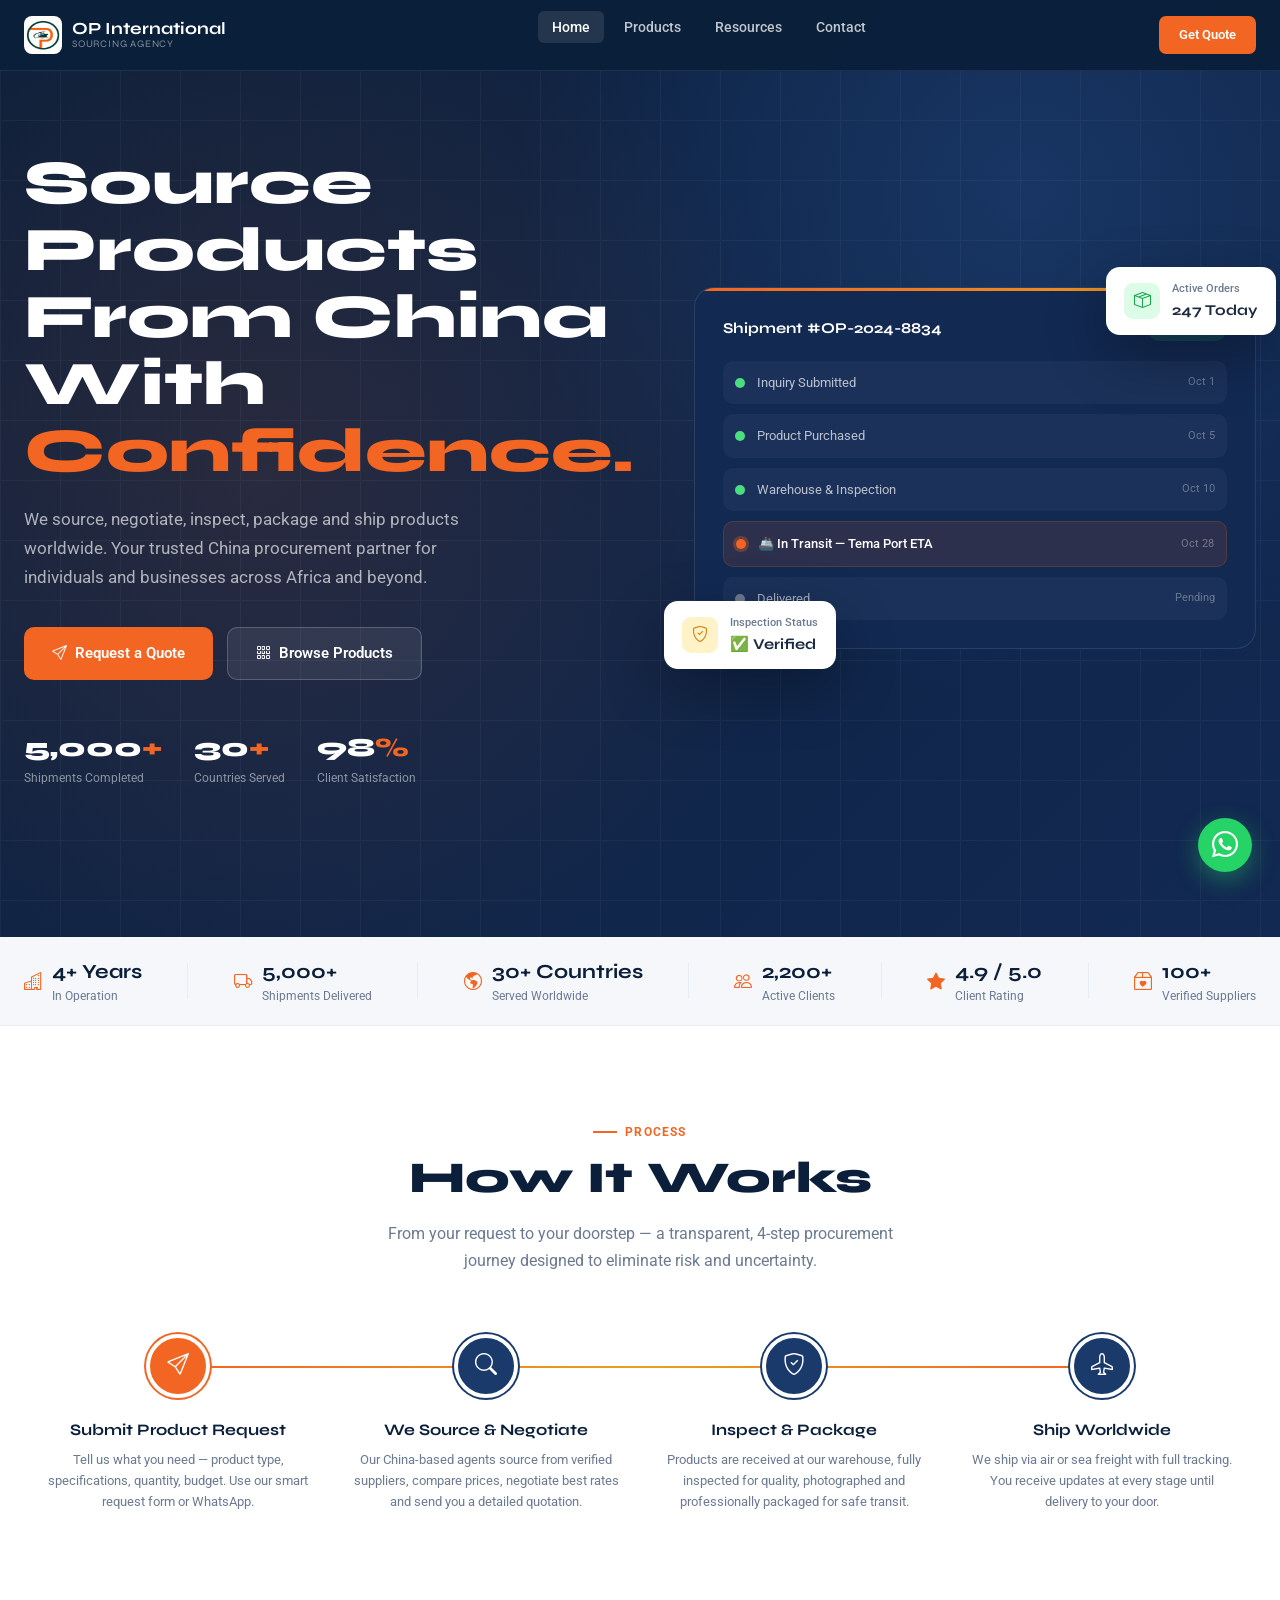
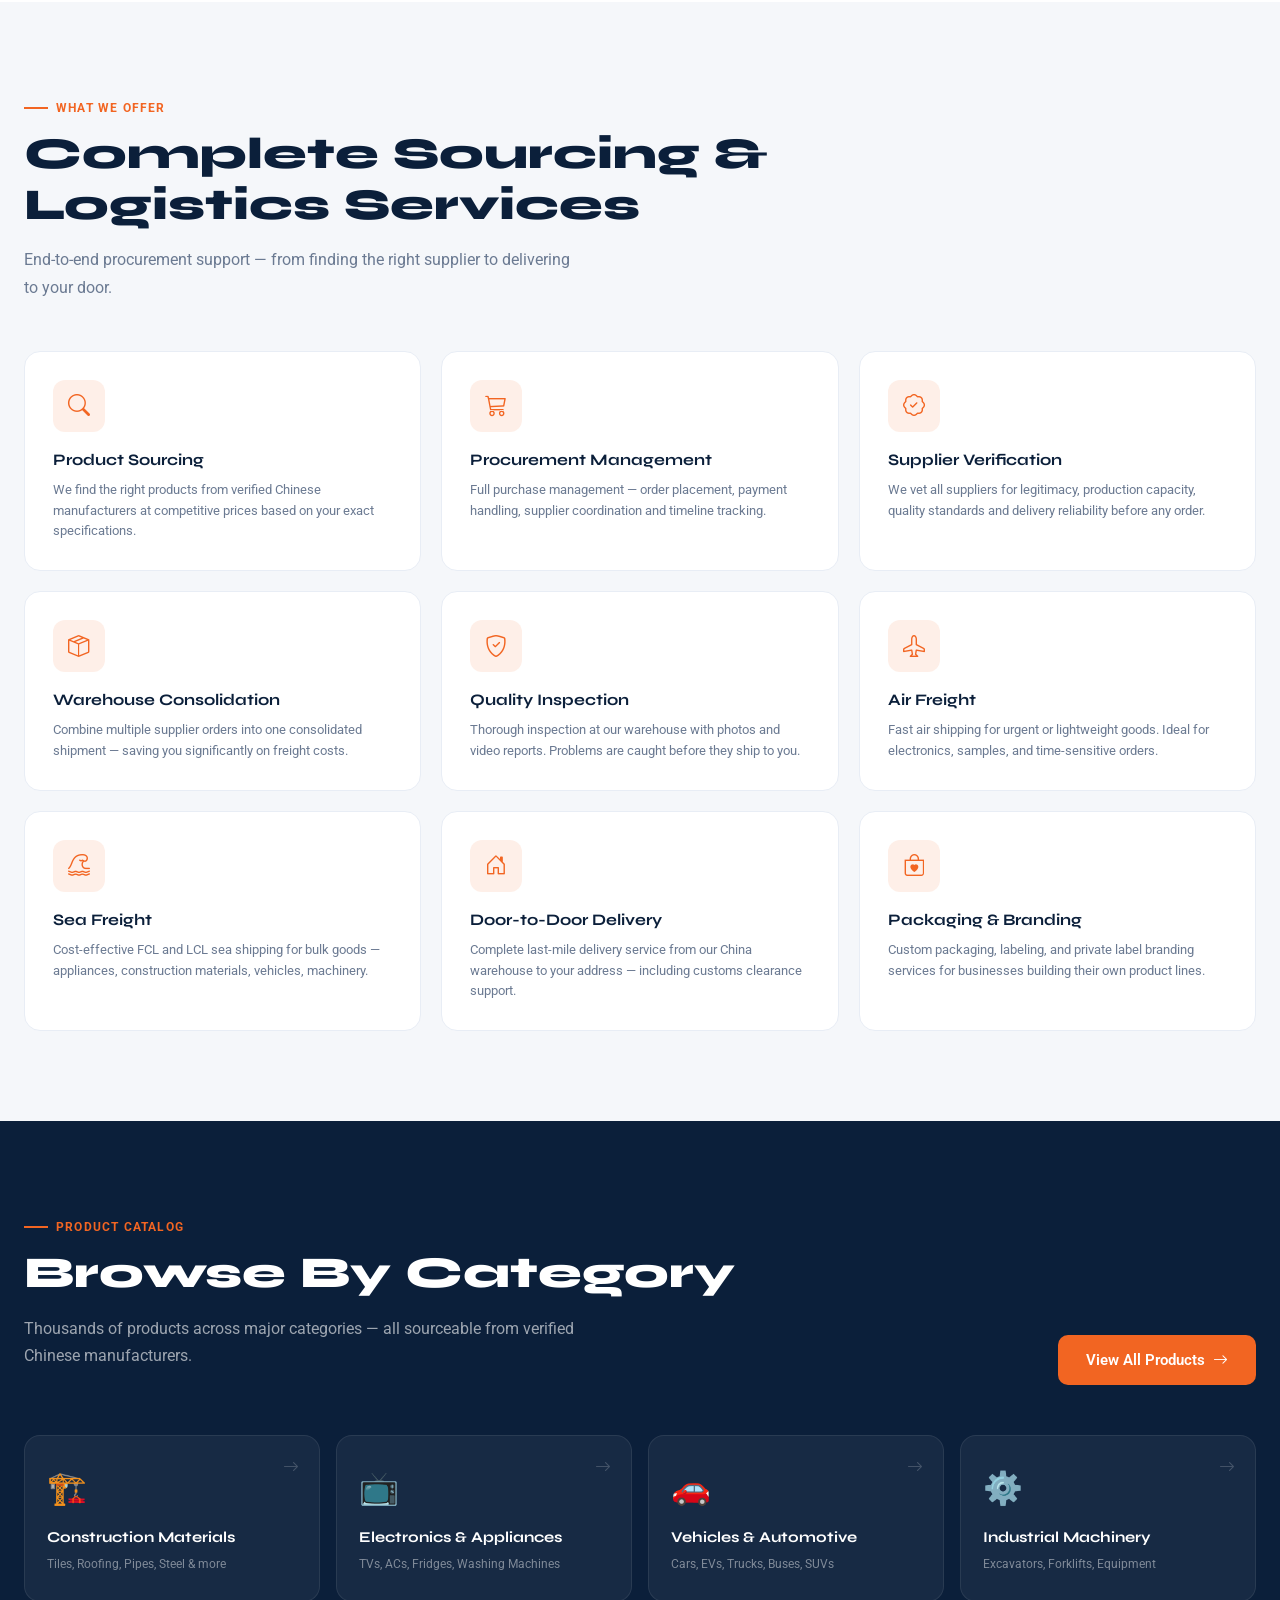
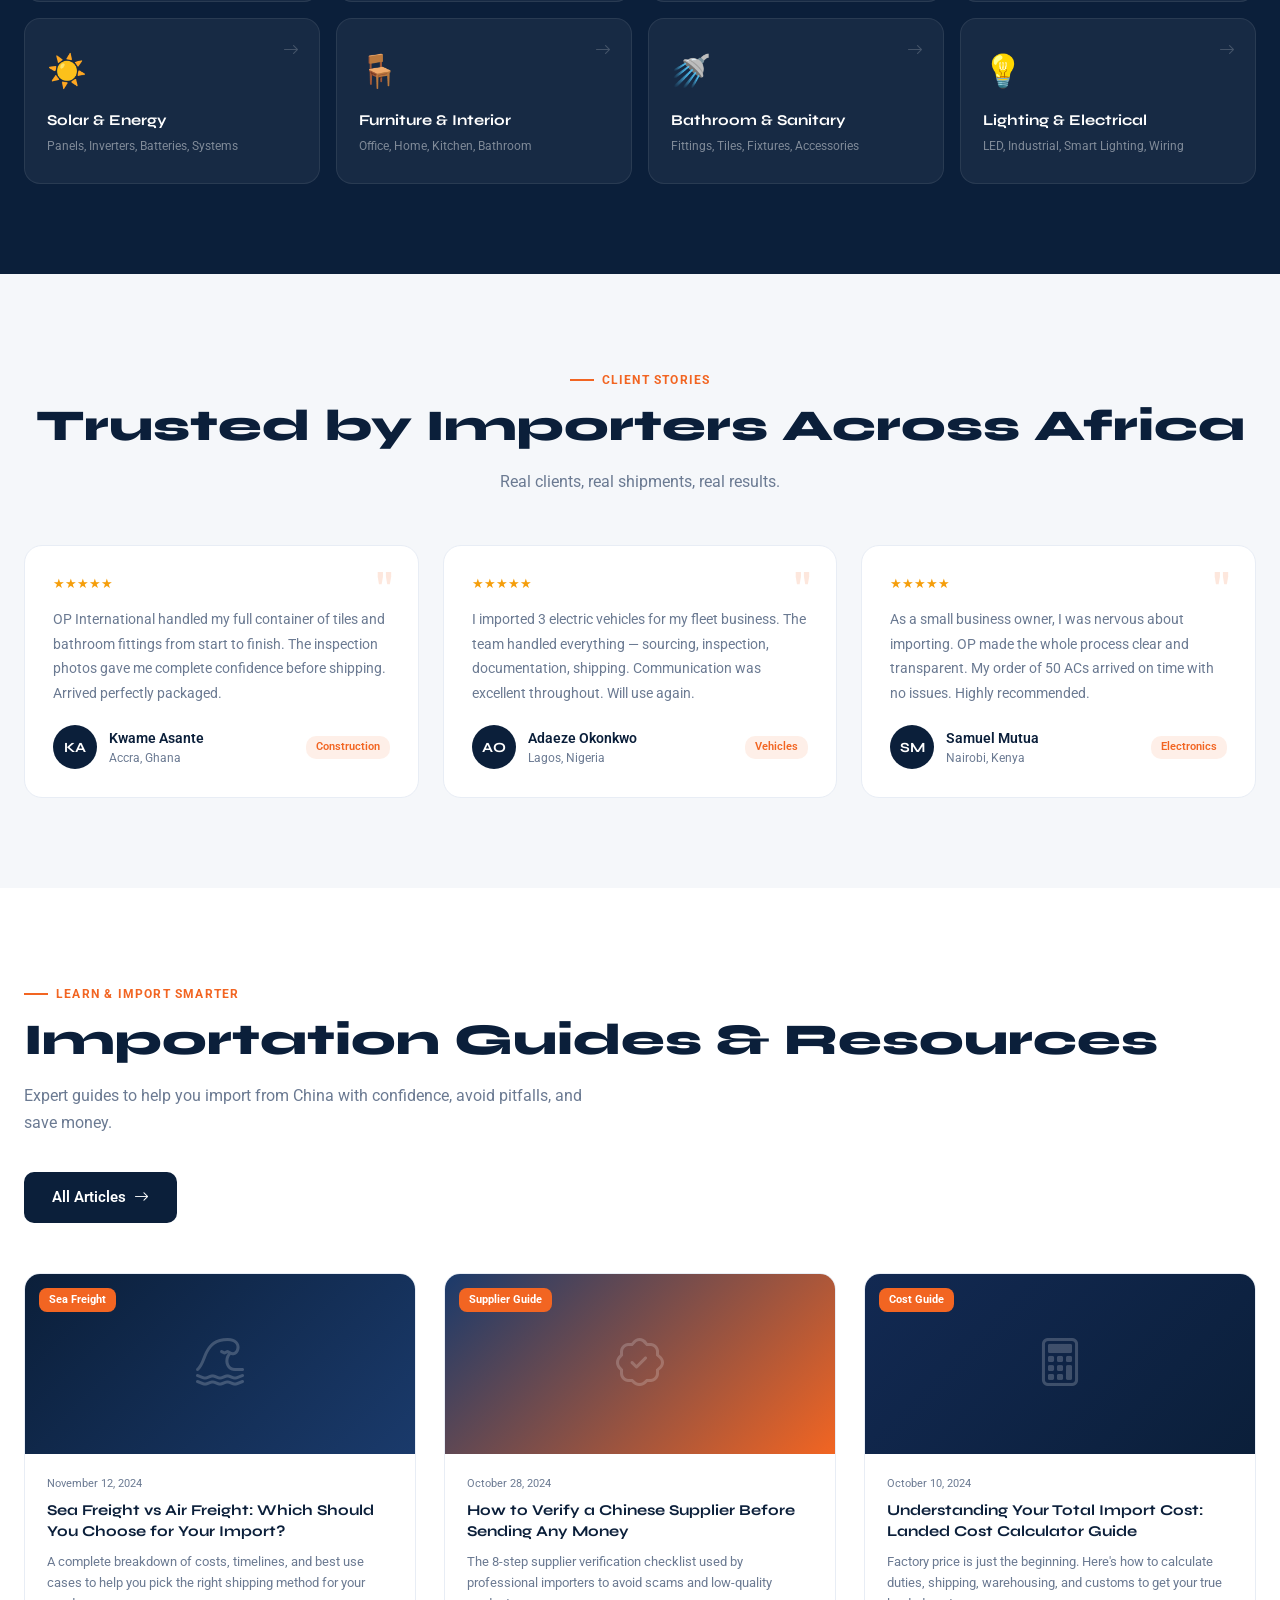
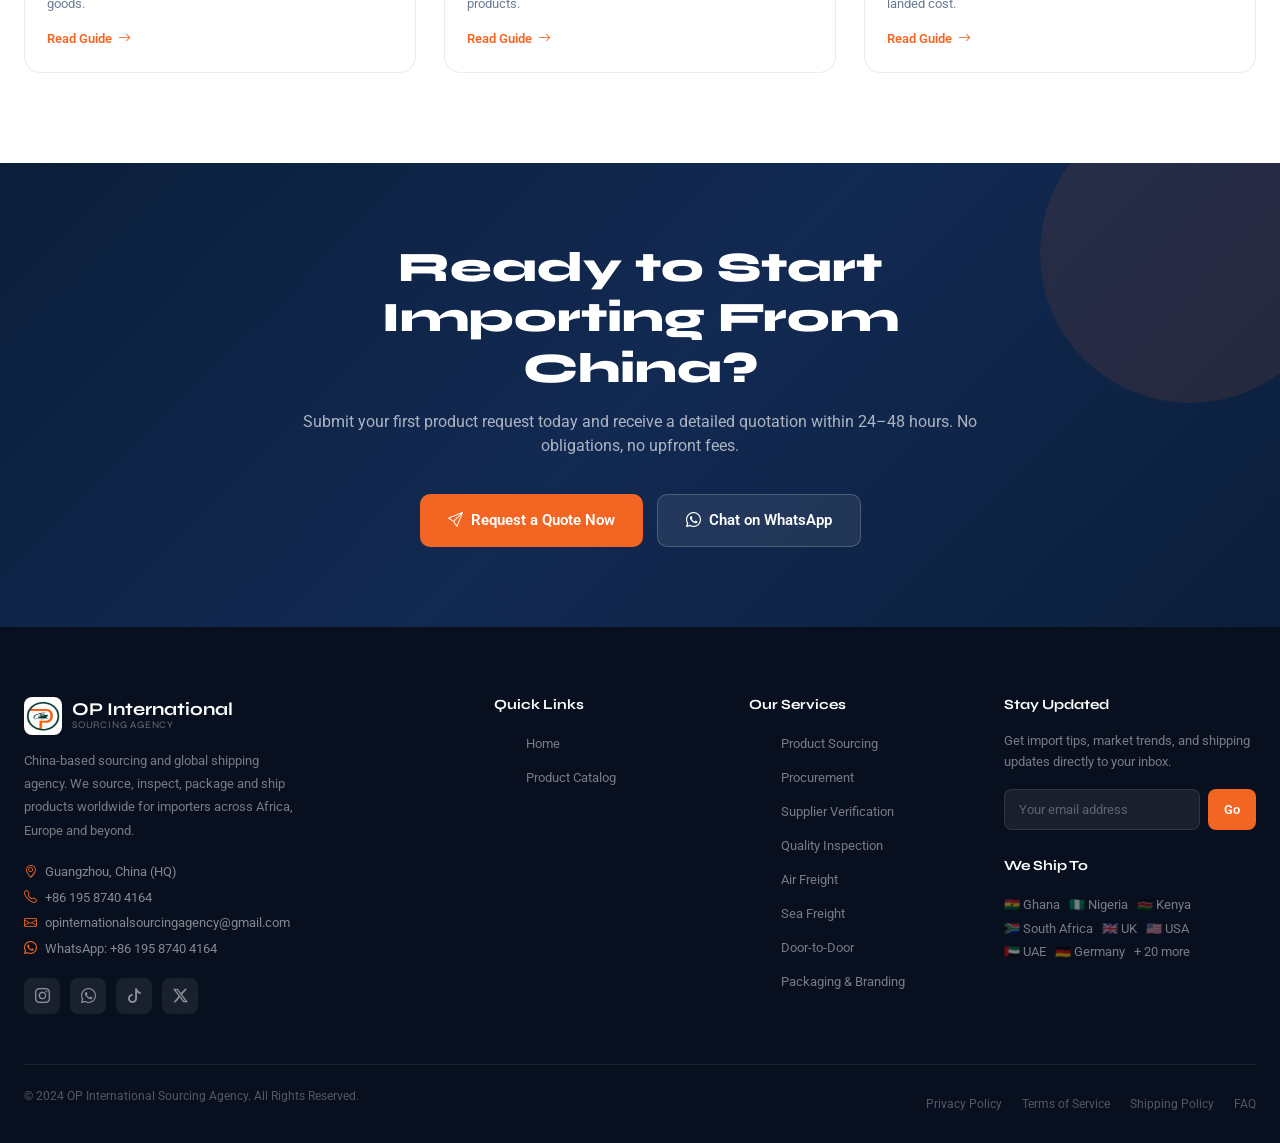
==== commit 11964e71: "emailing and whatsapp" ====
--- a/index.html
+++ b/index.html
@@ -42,7 +42,7 @@
         </ul>
       </nav>
       <div class="nav-actions">
-        <a href="quote-request.html" class="btn-primary-nav">Get Quote</a>
+        <a href="products.html" class="btn-primary-nav">Get Quote</a>
       </div>
       <button class="mobile-toggle" onclick="document.querySelector('.nav-menu').classList.toggle('show')"><i
           class="bi bi-list"></i></button>
@@ -477,8 +477,8 @@
       <p>Submit your first product request today and receive a detailed quotation within 24–48 hours. No obligations, no
         upfront fees.</p>
       <div class="cta-btn-group">
-        <a href="quote-request.html" class="btn-hero-primary"><i class="bi bi-send"></i> Request a Quote Now</a>
-        <a href="https://wa.me/1234567890" class="btn-hero-secondary" target="_blank"><i class="bi bi-whatsapp"></i>
+        <a href="products.html" class="btn-hero-primary"><i class="bi bi-send"></i> Request a Quote Now</a>
+        <a href="https://wa.me/8619587404164" class="btn-hero-secondary" target="_blank"><i class="bi bi-whatsapp"></i>
           Chat on WhatsApp</a>
       </div>
     </div>
@@ -499,12 +499,12 @@
           <div class="footer-contact-info">
             <p><i class="bi bi-geo-alt"></i> Guangzhou, China (HQ)</p>
             <p><i class="bi bi-telephone"></i> +86 195 8740 4164</p>
-            <p><i class="bi bi-envelope"></i> info@opinternational.com</p>
+            <p><i class="bi bi-envelope"></i> opinternationalsourcingagency@gmail.com</p>
             <p><i class="bi bi-whatsapp"></i> WhatsApp: +86 195 8740 4164</p>
           </div>
           <div class="footer-social">
             <a href="#" class="social-btn"><i class="bi bi-instagram"></i></a>
-            <a href="https://wa.me/1234567890" class="social-btn"><i class="bi bi-whatsapp"></i></a>
+            <a href="https://wa.me/8619587404164" class="social-btn"><i class="bi bi-whatsapp"></i></a>
             <a href="https://www.tiktok.com/@mingle_priscilla?_r=1&_t=ZS-96ZHvrqFG7x" class="social-btn"><i
                 class="bi bi-tiktok"></i></a>
             <a href="#" class="social-btn"><i class="bi bi-twitter-x"></i></a>
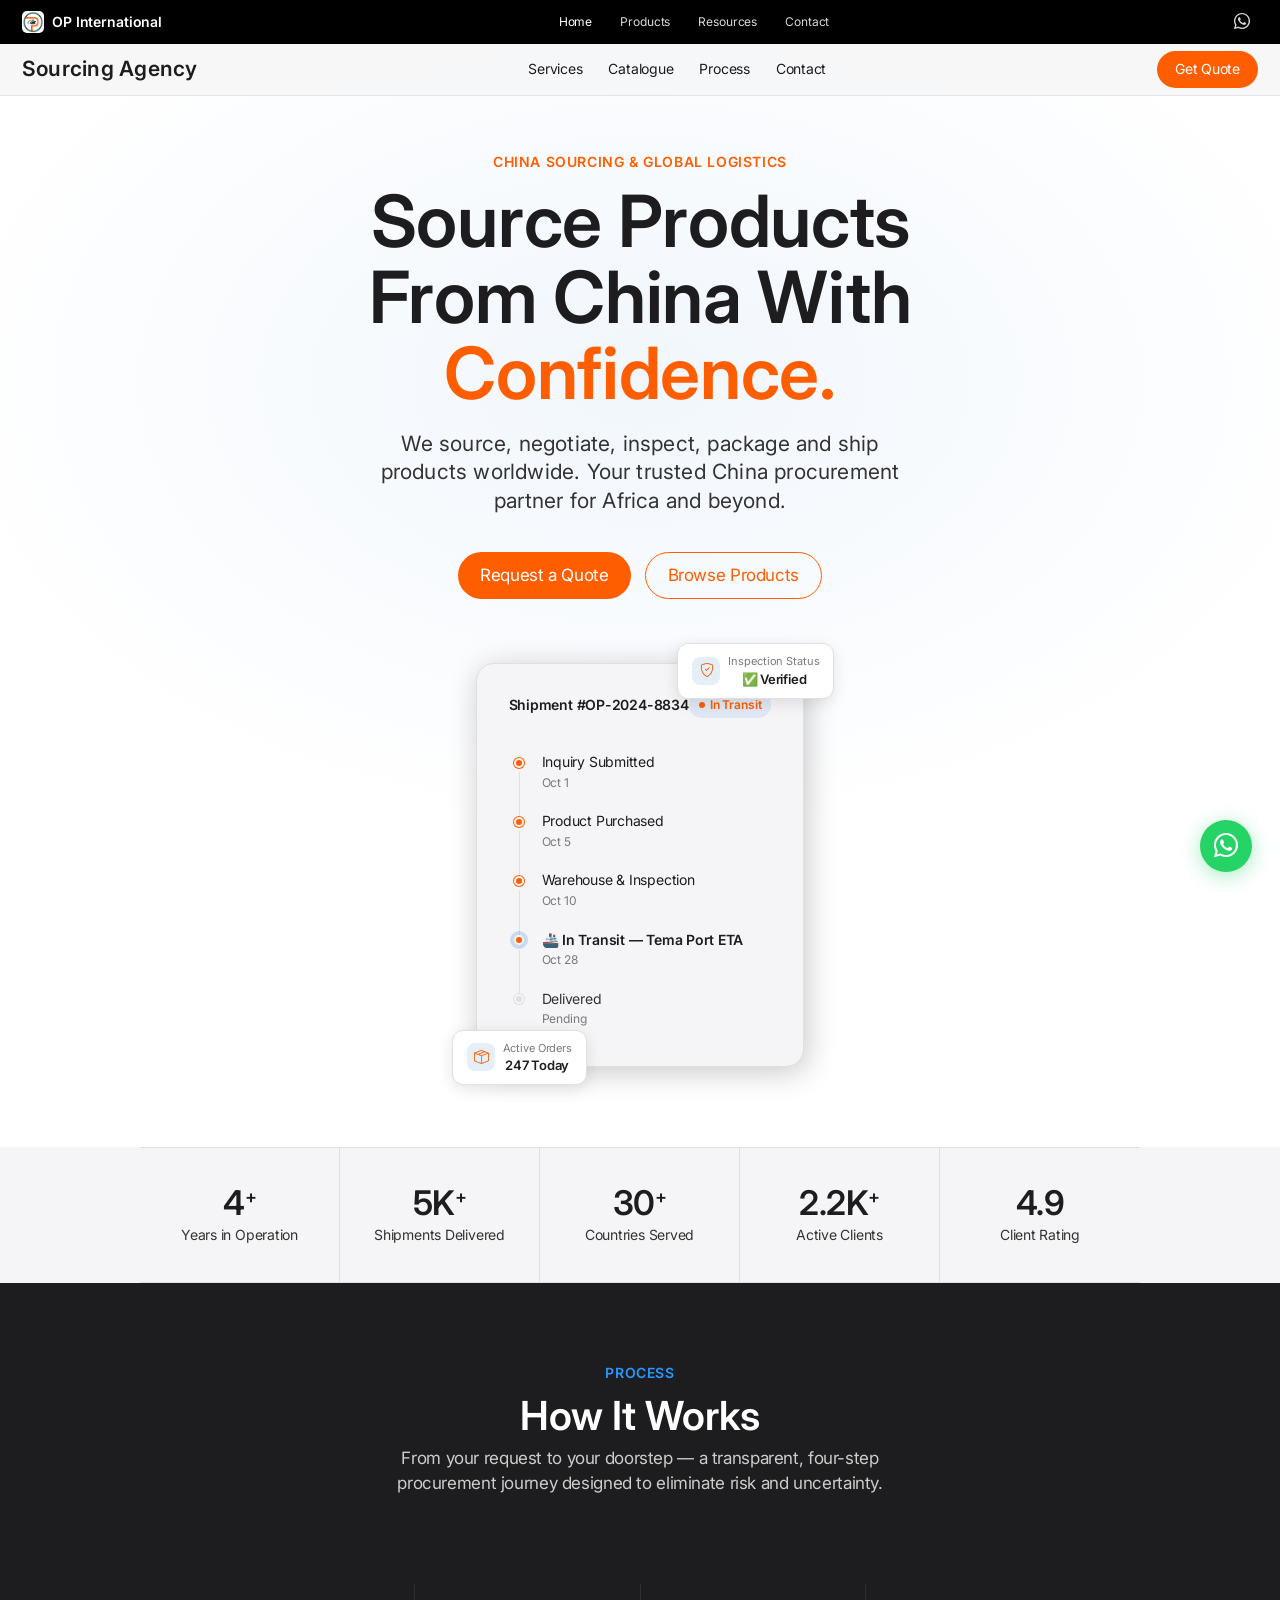
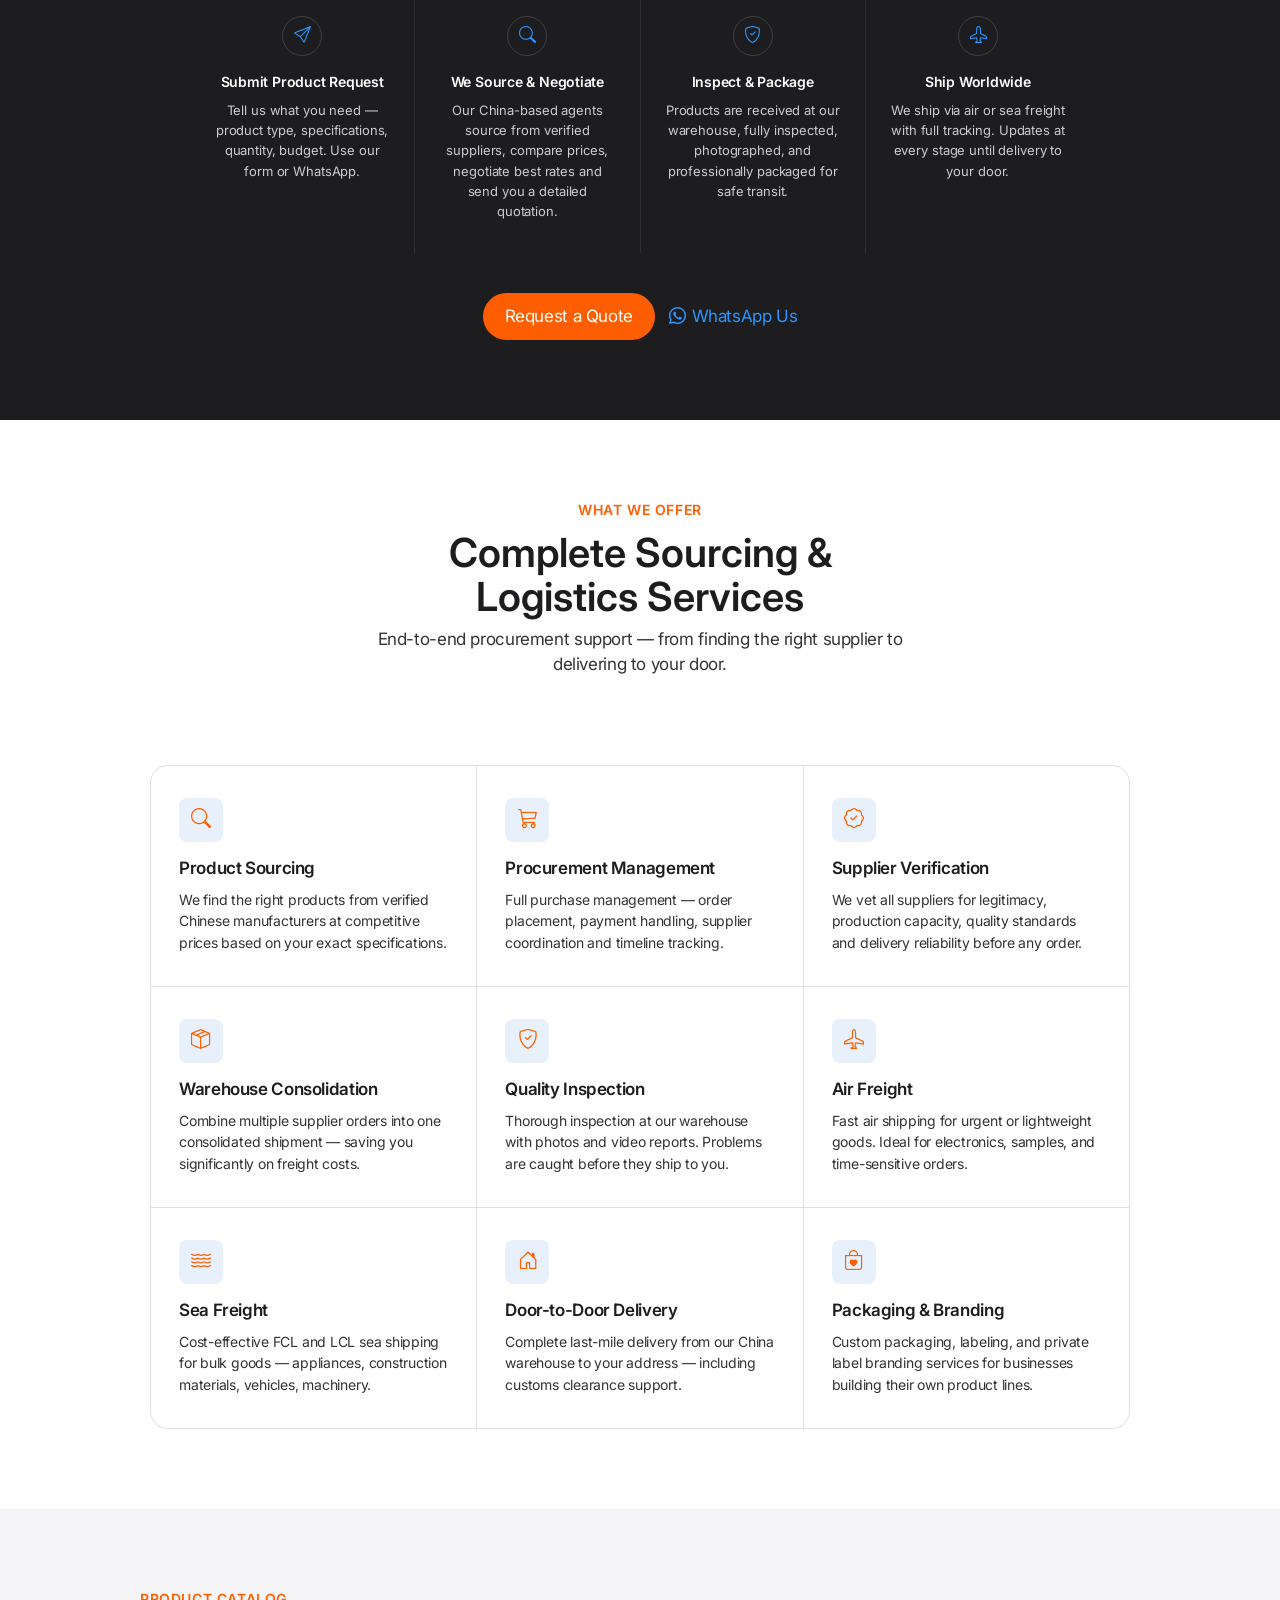
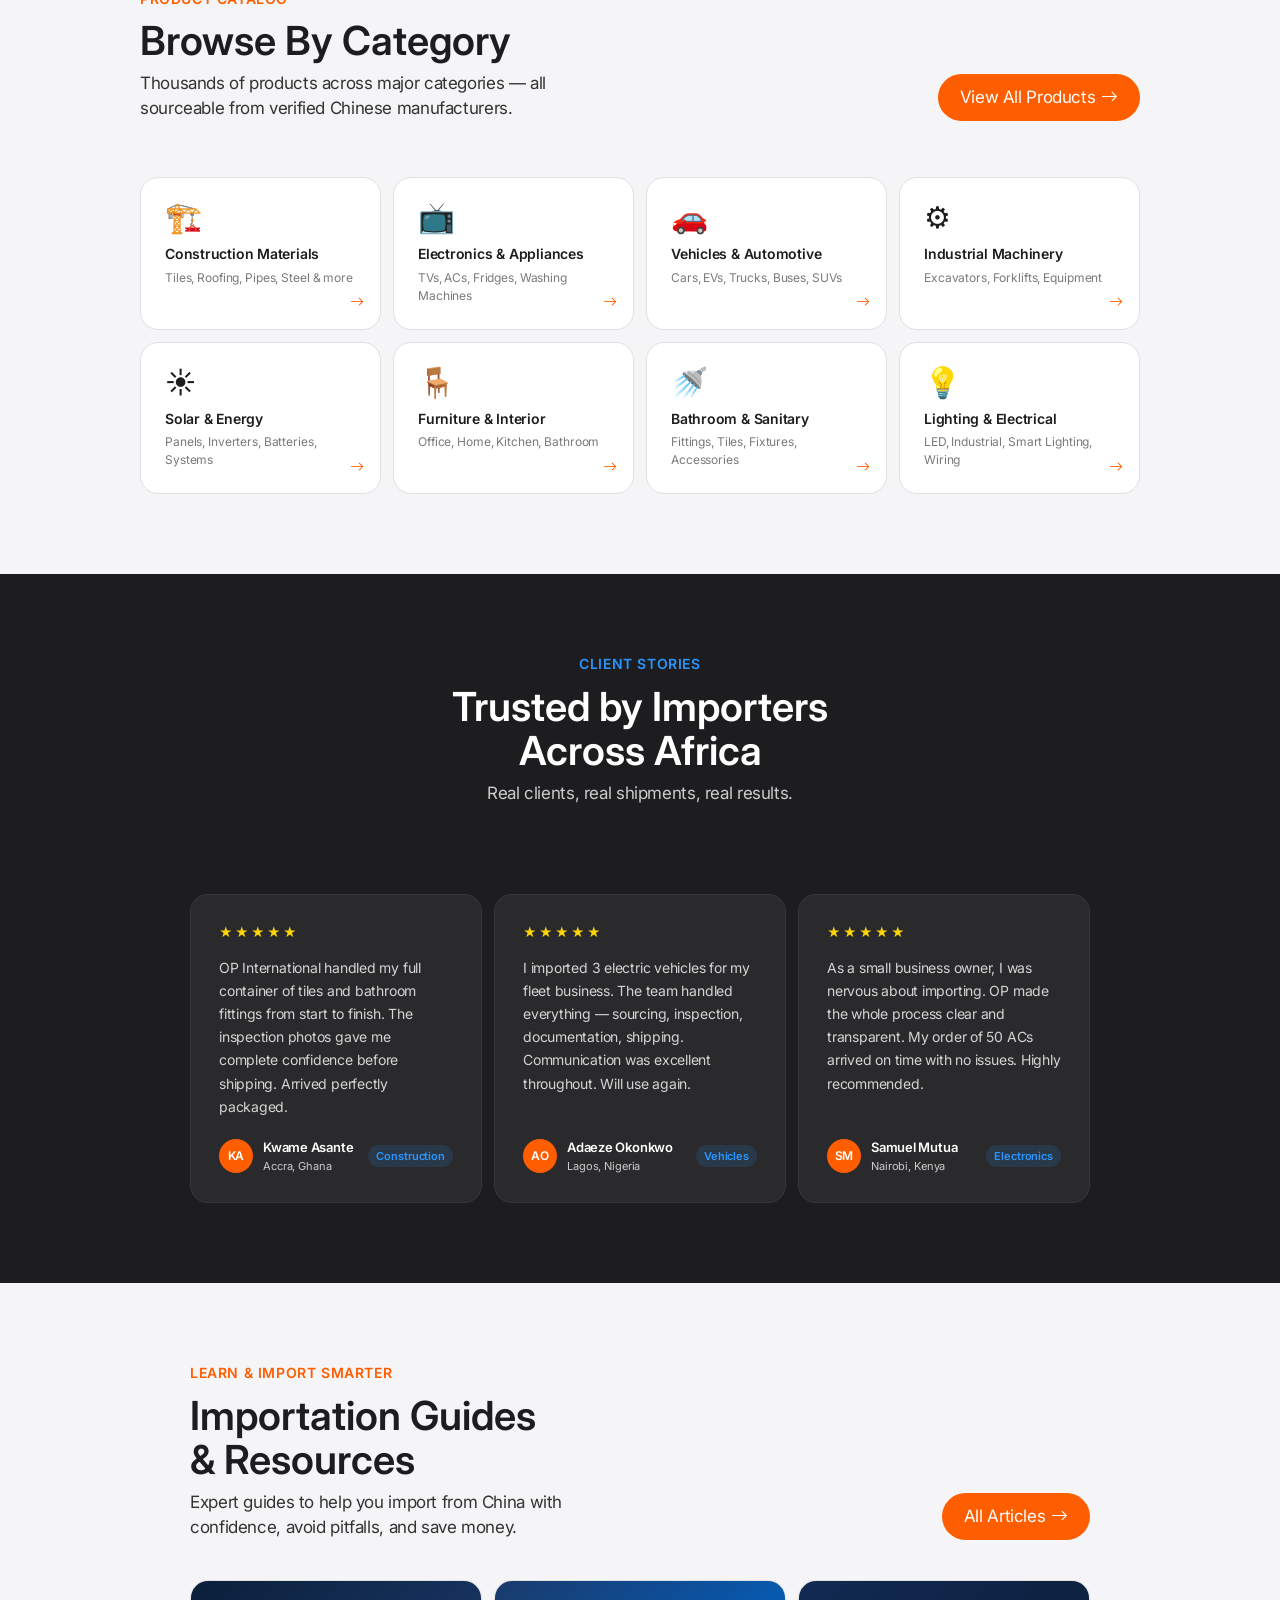
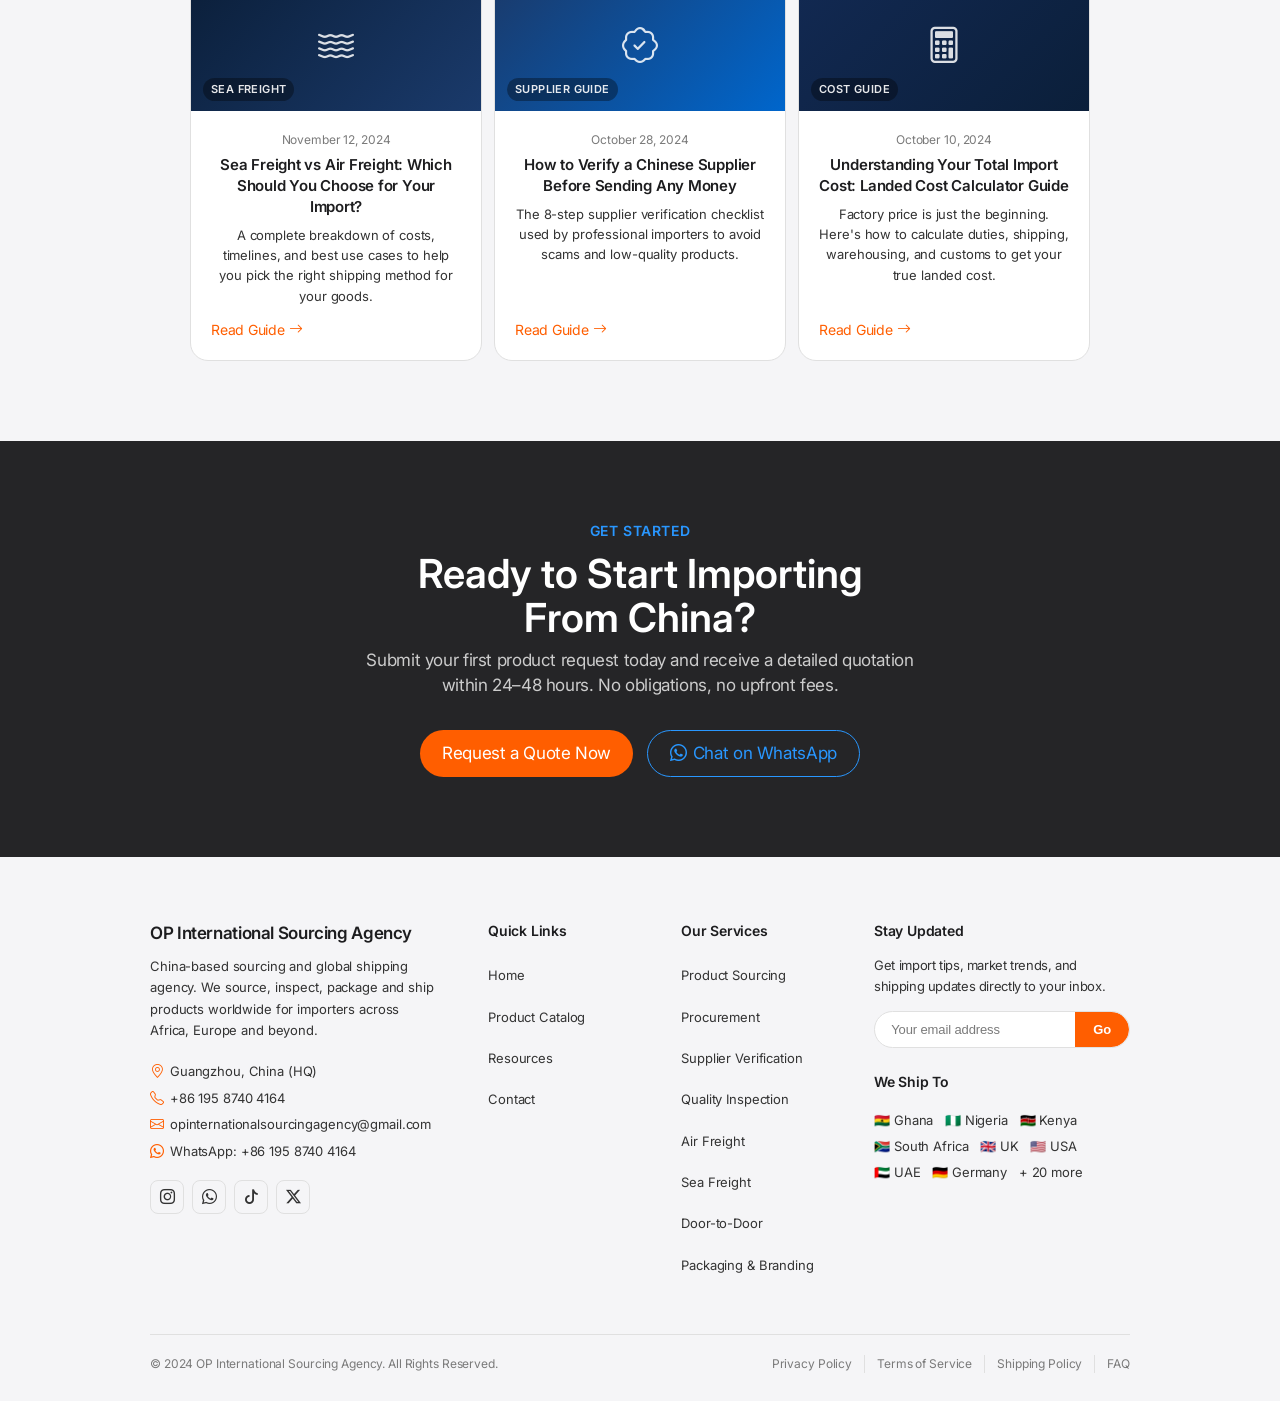
==== commit 1f561fe6: "apple design index" ====
--- a/index.html
+++ b/index.html
@@ -1,574 +1,1460 @@
 <!DOCTYPE html>
 <html lang="en">
-
 <head>
   <meta charset="utf-8">
-  <meta content="width=device-width, initial-scale=1.0" name="viewport">
+  <meta name="viewport" content="width=device-width, initial-scale=1.0">
   <title>OP International Sourcing Agency | Source From China With Confidence</title>
-  <meta name="description"
-    content="China-based sourcing and global shipping agency. We source, inspect, pack & ship worldwide. Trusted by importers across Africa, Europe and beyond.">
+  <meta name="description" content="China-based sourcing and global shipping agency. We source, inspect, pack & ship worldwide. Trusted by importers across Africa, Europe and beyond.">
   <link rel="icon" type="image/jpg" href="assets/img/logo.jpg">
-  <link href="https://fonts.googleapis.com" rel="preconnect">
-  <link href="https://fonts.gstatic.com" rel="preconnect" crossorigin>
   <link rel="preconnect" href="https://fonts.googleapis.com">
   <link rel="preconnect" href="https://fonts.gstatic.com" crossorigin>
-  <link
-    href="https://fonts.googleapis.com/css2?family=Google+Sans+Flex:opsz,wght@6..144,1..1000&family=Roboto:ital,wght@0,100..900;1,100..900&display=swap"
-    rel="stylesheet">
-  <link
-    href="https://fonts.googleapis.com/css2?family=Syne:wght@400;500;600;700;800&family=DM+Sans:ital,opsz,wght@0,9..40,300;0,9..40,400;0,9..40,500;0,9..40,600;1,9..40,300&display=swap"
-    rel="stylesheet">
-  <link href="assets/vendor/bootstrap/css/bootstrap.min.css" rel="stylesheet">
-  <link href="assets/vendor/bootstrap-icons/bootstrap-icons.css" rel="stylesheet">
-  <link href="assets/vendor/aos/aos.css" rel="stylesheet">
-  <link href="assets/css/main1.css" rel="stylesheet">
+  <link href="https://fonts.googleapis.com/css2?family=Inter:wght@300;400;600;700&display=swap" rel="stylesheet">
+  <link href="https://cdn.jsdelivr.net/npm/bootstrap-icons@1.11.3/font/bootstrap-icons.min.css" rel="stylesheet">
+  <style>
+    /* ============================================================
+       DESIGN TOKENS — Apple Language
+    ============================================================ */
+    :root {
+      /* Brand & Accent */
+      --color-primary:          #ff5e00;
+      --color-primary-focus:    #0071e3;
+      --color-primary-on-dark:  #2997ff;
+
+      /* Surfaces */
+      --color-canvas:           #ffffff;
+      --color-canvas-parchment: #f5f5f7;
+      --color-surface-pearl:    #fafafc;
+      --color-surface-tile-1:   #1d1d1f;
+      --color-surface-tile-2:   #2a2a2c;
+      --color-surface-tile-3:   #252527;
+      --color-surface-black:    #000000;
+      --color-surface-chip:     rgba(210,210,215,0.64);
+
+      /* Text */
+      --color-ink:              #1d1d1f;
+      --color-ink-muted-80:     #333333;
+      --color-ink-muted-48:     #7a7a7a;
+      --color-body-muted:       #cccccc;
+      --color-on-dark:          #ffffff;
+
+      /* Hairlines */
+      --color-hairline:         #e0e0e0;
+      --color-divider-soft:     rgba(0,0,0,0.08);
+
+      /* Radius */
+      --rounded-none:   0px;
+      --rounded-xs:     5px;
+      --rounded-sm:     8px;
+      --rounded-md:     11px;
+      --rounded-lg:     18px;
+      --rounded-pill:   9999px;
+
+      /* Spacing */
+      --sp-xxs:     4px;
+      --sp-xs:      8px;
+      --sp-sm:      12px;
+      --sp-md:      17px;
+      --sp-lg:      24px;
+      --sp-xl:      32px;
+      --sp-xxl:     48px;
+      --sp-section: 80px;
+
+      /* Shadow — only one in the system */
+      --shadow-product: rgba(0,0,0,0.22) 3px 5px 30px 0;
+
+      /* Typography */
+      --font-display: 'Inter', system-ui, -apple-system, sans-serif;
+      --font-body:    'Inter', system-ui, -apple-system, sans-serif;
+    }
+
+    /* ============================================================
+       BASE RESET
+    ============================================================ */
+    *, *::before, *::after { box-sizing: border-box; margin: 0; padding: 0; }
+    html { scroll-behavior: smooth; -webkit-font-smoothing: antialiased; }
+    body {
+      font-family: var(--font-body);
+      font-size: 17px;
+      font-weight: 400;
+      line-height: 1.47;
+      letter-spacing: -0.374px;
+      color: var(--color-ink);
+      background: var(--color-canvas);
+      overflow-x: hidden;
+    }
+    a { color: inherit; text-decoration: none; }
+    ul { list-style: none; }
+    img { display: block; max-width: 100%; }
+
+    /* ============================================================
+       TYPOGRAPHY SCALE
+    ============================================================ */
+    .t-hero      { font-size: 56px; font-weight: 600; line-height: 1.07; letter-spacing: -0.28px; }
+    .t-display   { font-size: 40px; font-weight: 600; line-height: 1.10; letter-spacing: 0; }
+    .t-display-md{ font-size: 34px; font-weight: 600; line-height: 1.47; letter-spacing: -0.374px; }
+    .t-lead      { font-size: 28px; font-weight: 400; line-height: 1.14; letter-spacing: 0.196px; }
+    .t-tagline   { font-size: 21px; font-weight: 600; line-height: 1.19; letter-spacing: 0.231px; }
+    .t-body      { font-size: 17px; font-weight: 400; line-height: 1.47; letter-spacing: -0.374px; }
+    .t-caption   { font-size: 14px; font-weight: 400; line-height: 1.43; letter-spacing: -0.224px; }
+    .t-fine      { font-size: 12px; font-weight: 400; line-height: 1.0;  letter-spacing: -0.12px; }
+
+    /* ============================================================
+       BUTTONS
+    ============================================================ */
+    .btn-primary {
+      display: inline-flex; align-items: center; gap: 6px;
+      background: var(--color-primary);
+      color: #fff;
+      font-size: 17px; font-weight: 400; letter-spacing: -0.374px;
+      padding: 11px 22px;
+      border-radius: var(--rounded-pill);
+      border: none; cursor: pointer;
+      transition: transform 0.12s ease, opacity 0.12s ease;
+      white-space: nowrap;
+    }
+    .btn-primary:hover  { opacity: 0.92; }
+    .btn-primary:active { transform: scale(0.95); }
+    .btn-primary:focus-visible { outline: 2px solid var(--color-primary-focus); outline-offset: 3px; }
+
+    .btn-secondary {
+      display: inline-flex; align-items: center; gap: 6px;
+      background: transparent;
+      color: var(--color-primary);
+      font-size: 17px; font-weight: 400; letter-spacing: -0.374px;
+      padding: 10px 22px;
+      border-radius: var(--rounded-pill);
+      border: 1px solid var(--color-primary);
+      cursor: pointer;
+      transition: transform 0.12s ease, background 0.12s ease;
+      white-space: nowrap;
+    }
+    .btn-secondary:hover  { background: rgba(0,102,204,0.06); }
+    .btn-secondary:active { transform: scale(0.95); }
+
+    /* on dark tiles, pill CTAs stay Action Blue — they work on dark too */
+    .btn-primary-dark {
+      display: inline-flex; align-items: center; gap: 6px;
+      background: var(--color-primary);
+      color: #fff;
+      font-size: 17px; font-weight: 400; letter-spacing: -0.374px;
+      padding: 11px 22px;
+      border-radius: var(--rounded-pill);
+      border: none; cursor: pointer;
+      transition: transform 0.12s ease;
+      white-space: nowrap;
+    }
+    .btn-primary-dark:active { transform: scale(0.95); }
+
+    /* Utility / nav small button */
+    .btn-utility {
+      display: inline-flex; align-items: center; gap: 5px;
+      background: var(--color-primary);
+      color: #fff;
+      font-size: 14px; font-weight: 400; letter-spacing: -0.224px;
+      padding: 8px 18px;
+      border-radius: var(--rounded-pill);
+      border: none; cursor: pointer;
+      transition: transform 0.12s ease;
+      white-space: nowrap;
+    }
+    .btn-utility:active { transform: scale(0.95); }
+
+    /* ============================================================
+       GLOBAL NAV — 44px, true black
+    ============================================================ */
+    .global-nav {
+      position: fixed; top: 0; left: 0; right: 0; z-index: 1000;
+      height: 44px;
+      background: var(--color-surface-black);
+      display: flex; align-items: center;
+    }
+    .global-nav-inner {
+      max-width: 1440px; margin: 0 auto; width: 100%;
+      padding: 0 22px;
+      display: flex; align-items: center; justify-content: space-between;
+    }
+    .nav-logo {
+      display: flex; align-items: center; gap: 8px;
+      color: var(--color-on-dark);
+      font-size: 14px; font-weight: 600; letter-spacing: -0.12px;
+    }
+    .nav-logo-mark {
+      width: 22px; height: 22px;
+      border-radius: var(--rounded-xs);
+      object-fit: cover;
+    }
+    .nav-links {
+      display: flex; align-items: center; gap: 0;
+    }
+    .nav-links a {
+      color: rgba(255,255,255,0.85);
+      font-size: 12px; font-weight: 400; letter-spacing: -0.12px;
+      padding: 0 14px;
+      height: 44px; display: flex; align-items: center;
+      transition: color 0.15s;
+    }
+    .nav-links a:hover  { color: #fff; }
+    .nav-links a.active { color: #fff; }
+    .nav-actions { display: flex; align-items: center; gap: 12px; }
+    .nav-icon-btn {
+      color: rgba(255,255,255,0.85);
+      font-size: 16px; width: 32px; height: 32px;
+      display: flex; align-items: center; justify-content: center;
+      border-radius: var(--rounded-sm);
+      transition: color 0.15s;
+    }
+    .nav-icon-btn:hover { color: #fff; }
+
+    /* Hamburger — hidden on desktop */
+    .nav-hamburger {
+      display: none;
+      background: none; border: none; cursor: pointer;
+      color: rgba(255,255,255,0.85); font-size: 20px;
+      padding: 4px;
+    }
+    .mobile-nav-drawer {
+      display: none;
+      position: fixed; top: 44px; left: 0; right: 0; z-index: 999;
+      background: rgba(0,0,0,0.96);
+      padding: 16px 22px 24px;
+      flex-direction: column; gap: 4px;
+    }
+    .mobile-nav-drawer.open { display: flex; }
+    .mobile-nav-drawer a {
+      color: rgba(255,255,255,0.85);
+      font-size: 17px; letter-spacing: -0.374px;
+      padding: 10px 0;
+      border-bottom: 1px solid rgba(255,255,255,0.08);
+      display: flex; align-items: center; justify-content: space-between;
+    }
+    .mobile-nav-drawer a:last-child { border-bottom: none; }
+
+    /* ============================================================
+       SUB-NAV — frosted glass, sticky below global-nav
+    ============================================================ */
+    .sub-nav {
+      position: sticky; top: 44px; z-index: 900;
+      height: 52px;
+      background: rgba(245,245,247,0.80);
+      backdrop-filter: saturate(180%) blur(20px);
+      -webkit-backdrop-filter: saturate(180%) blur(20px);
+      border-bottom: 1px solid rgba(0,0,0,0.08);
+      display: flex; align-items: center;
+    }
+    .sub-nav-inner {
+      max-width: 1440px; margin: 0 auto; width: 100%;
+      padding: 0 22px;
+      display: flex; align-items: center; justify-content: space-between;
+    }
+    .sub-nav-title {
+      font-size: 21px; font-weight: 600; letter-spacing: 0.231px;
+      color: var(--color-ink);
+    }
+    .sub-nav-links {
+      display: flex; align-items: center; gap: 2px;
+    }
+    .sub-nav-links a {
+      font-size: 14px; letter-spacing: -0.224px;
+      color: var(--color-ink);
+      padding: 6px 12px;
+      border-radius: var(--rounded-pill);
+      transition: background 0.15s;
+    }
+    .sub-nav-links a:hover { background: rgba(0,0,0,0.06); }
+
+    /* ============================================================
+       FULL-BLEED TILE SYSTEM — the core pattern
+    ============================================================ */
+    .tile {
+      width: 100%;
+      padding: var(--sp-section) 22px;
+      display: flex; flex-direction: column;
+      align-items: center; text-align: center;
+    }
+    .tile-light    { background: var(--color-canvas); }
+    .tile-parchment{ background: var(--color-canvas-parchment); }
+    .tile-dark     { background: var(--color-surface-tile-1); }
+    .tile-dark-2   { background: var(--color-surface-tile-2); }
+    .tile-dark-3   { background: var(--color-surface-tile-3); }
+
+    .tile-eyebrow {
+      font-size: 14px; font-weight: 600; letter-spacing: 0.6px;
+      text-transform: uppercase;
+      color: var(--color-primary);
+      margin-bottom: 10px;
+    }
+    .tile-eyebrow-dark {
+      color: var(--color-primary-on-dark);
+    }
+
+    .tile-headline {
+      margin-bottom: 8px;
+    }
+    .tile-subhead {
+      margin-bottom: 32px;
+      max-width: 580px;
+    }
+    .tile-ctas {
+      display: flex; flex-wrap: wrap; justify-content: center; gap: 14px;
+    }
+
+    /* ============================================================
+       HERO TILE — light, full-viewport
+    ============================================================ */
+    .hero-tile {
+      min-height: calc(100vh - 96px);
+      padding-top: calc(var(--sp-section) + 20px);
+      padding-bottom: var(--sp-section);
+      background: var(--color-canvas);
+      display: flex; flex-direction: column;
+      align-items: center; justify-content: center;
+      text-align: center;
+      position: relative;
+      overflow: hidden;
+    }
+    /* Subtle animated radial glow — the only "atmosphere" allowed */
+    .hero-tile::before {
+      content: '';
+      position: absolute; inset: 0;
+      background: radial-gradient(ellipse 80% 60% at 50% 30%,
+        rgba(0,102,204,0.055) 0%,
+        transparent 70%);
+      pointer-events: none;
+    }
+    .hero-tile .tile-eyebrow { color: var(--color-primary); }
+
+    .hero-title {
+      font-size: clamp(40px, 6vw, 72px);
+      font-weight: 600;
+      line-height: 1.06;
+      letter-spacing: -0.3px;
+      color: var(--color-ink);
+      margin-bottom: 18px;
+      max-width: 760px;
+    }
+    .hero-title .accent { color: var(--color-primary); }
+
+    .hero-sub {
+      font-size: 21px; font-weight: 400; line-height: 1.38; letter-spacing: 0.196px;
+      color: var(--color-ink-muted-80);
+      max-width: 520px; margin-bottom: 36px;
+    }
+    .hero-ctas {
+      display: flex; flex-wrap: wrap; justify-content: center; gap: 14px;
+      margin-bottom: 64px;
+    }
+
+    /* Shipment tracker card — the hero visual */
+    .tracker-card {
+      background: var(--color-canvas-parchment);
+      border: 1px solid var(--color-hairline);
+      border-radius: var(--rounded-lg);
+      padding: 28px 32px;
+      width: 100%; max-width: 440px;
+      text-align: left;
+      box-shadow: var(--shadow-product);
+      position: relative;
+    }
+    .tracker-header {
+      display: flex; align-items: center; justify-content: space-between;
+      margin-bottom: 24px;
+    }
+    .tracker-id {
+      font-size: 14px; font-weight: 600; letter-spacing: -0.224px;
+      color: var(--color-ink);
+    }
+    .tracker-badge {
+      display: inline-flex; align-items: center; gap: 5px;
+      font-size: 12px; font-weight: 600; letter-spacing: -0.12px;
+      color: var(--color-primary);
+      background: rgba(0,102,204,0.09);
+      padding: 4px 10px; border-radius: var(--rounded-pill);
+    }
+    .tracker-badge .dot {
+      width: 6px; height: 6px; border-radius: 50%;
+      background: var(--color-primary);
+      animation: pulse-dot 1.8s ease-in-out infinite;
+    }
+    @keyframes pulse-dot {
+      0%,100% { opacity: 1; transform: scale(1); }
+      50%      { opacity: 0.4; transform: scale(0.7); }
+    }
+    .stage-list { display: flex; flex-direction: column; gap: 0; }
+    .stage-row {
+      display: flex; align-items: flex-start; gap: 12px;
+      padding: 10px 0;
+      position: relative;
+    }
+    .stage-row:not(:last-child)::after {
+      content: '';
+      position: absolute; left: 10px; top: 30px;
+      width: 1px; height: calc(100% - 10px);
+      background: var(--color-hairline);
+    }
+    .stage-dot-wrap { flex-shrink: 0; width: 21px; height: 21px; display: flex; align-items: center; justify-content: center; }
+    .stage-dot {
+      width: 10px; height: 10px; border-radius: 50%;
+      background: var(--color-hairline);
+      border: 2px solid var(--color-canvas-parchment);
+      box-shadow: 0 0 0 1px var(--color-hairline);
+    }
+    .stage-row.done .stage-dot   { background: var(--color-primary); box-shadow: 0 0 0 1px var(--color-primary); }
+    .stage-row.active .stage-dot {
+      background: var(--color-primary);
+      box-shadow: 0 0 0 4px rgba(0,102,204,0.18);
+      animation: pulse-ring 1.8s ease-in-out infinite;
+    }
+    @keyframes pulse-ring {
+      0%,100% { box-shadow: 0 0 0 4px rgba(0,102,204,0.18); }
+      50%      { box-shadow: 0 0 0 7px rgba(0,102,204,0.06); }
+    }
+    .stage-info { flex: 1; }
+    .stage-label {
+      font-size: 14px; font-weight: 400; letter-spacing: -0.224px;
+      color: var(--color-ink-muted-80);
+    }
+    .stage-row.done .stage-label  { color: var(--color-ink); }
+    .stage-row.active .stage-label { color: var(--color-ink); font-weight: 600; }
+    .stage-time {
+      font-size: 12px; letter-spacing: -0.12px;
+      color: var(--color-ink-muted-48);
+      margin-top: 1px;
+    }
+
+    /* floating stat chips */
+    .fc-chip {
+      position: absolute;
+      display: inline-flex; align-items: center; gap: 8px;
+      background: var(--color-canvas);
+      border: 1px solid var(--color-hairline);
+      border-radius: var(--rounded-md);
+      padding: 9px 14px;
+      box-shadow: 0 4px 16px rgba(0,0,0,0.10);
+    }
+    .fc-chip .icon {
+      width: 28px; height: 28px; border-radius: var(--rounded-sm);
+      background: rgba(0,102,204,0.10);
+      color: var(--color-primary);
+      display: flex; align-items: center; justify-content: center;
+      font-size: 14px;
+    }
+    .fc-chip .fc-label { font-size: 11px; letter-spacing: -0.12px; color: var(--color-ink-muted-48); }
+    .fc-chip .fc-value { font-size: 13px; font-weight: 600; letter-spacing: -0.224px; color: var(--color-ink); }
+    .fc-chip-1 { top: -20px; right: -30px; }
+    .fc-chip-2 { bottom: -18px; left: -24px; }
+    .tracker-wrap { position: relative; margin: 0 40px; }
+
+    /* ============================================================
+       STATS STRIP — parchment
+    ============================================================ */
+    .stats-strip {
+      background: var(--color-canvas-parchment);
+      padding: 0;
+    }
+    .stats-grid {
+      max-width: 1000px; margin: 0 auto;
+      display: grid; grid-template-columns: repeat(5, 1fr);
+      border-top: 1px solid var(--color-hairline);
+      border-bottom: 1px solid var(--color-hairline);
+    }
+    .stat-cell {
+      padding: 36px 24px;
+      display: flex; flex-direction: column; align-items: center; text-align: center;
+      border-right: 1px solid var(--color-hairline);
+    }
+    .stat-cell:last-child { border-right: none; }
+    .stat-num {
+      font-size: 34px; font-weight: 600; line-height: 1.1; letter-spacing: -0.374px;
+      color: var(--color-ink);
+    }
+    .stat-num sup { font-size: 18px; }
+    .stat-lbl {
+      font-size: 14px; letter-spacing: -0.224px;
+      color: var(--color-ink-muted-80);
+      margin-top: 4px;
+    }
+
+    /* ============================================================
+       HOW IT WORKS — dark tile
+    ============================================================ */
+    .steps-container {
+      width: 100%; max-width: 900px;
+      margin-top: 56px;
+      display: grid; grid-template-columns: repeat(4, 1fr);
+      gap: 1px;
+      background: rgba(255,255,255,0.08);
+      border-radius: var(--rounded-lg);
+      overflow: hidden;
+    }
+    .step-cell {
+      background: var(--color-surface-tile-1);
+      padding: 32px 24px;
+      display: flex; flex-direction: column; align-items: center; text-align: center;
+    }
+    .step-num-badge {
+      width: 40px; height: 40px; border-radius: 50%;
+      border: 1px solid rgba(255,255,255,0.15);
+      display: flex; align-items: center; justify-content: center;
+      color: var(--color-primary-on-dark);
+      font-size: 17px;
+      margin-bottom: 16px;
+    }
+    .step-title {
+      font-size: 14px; font-weight: 600; letter-spacing: -0.224px;
+      color: var(--color-on-dark);
+      margin-bottom: 8px;
+    }
+    .step-desc {
+      font-size: 13px; letter-spacing: -0.12px; line-height: 1.55;
+      color: var(--color-body-muted);
+    }
+
+    /* ============================================================
+       SERVICES — light tile, grid
+    ============================================================ */
+    .services-grid {
+      width: 100%; max-width: 980px;
+      margin-top: 56px;
+      display: grid; grid-template-columns: repeat(3, 1fr);
+      gap: 1px;
+      background: var(--color-hairline);
+      border: 1px solid var(--color-hairline);
+      border-radius: var(--rounded-lg);
+      overflow: hidden;
+    }
+    .service-cell {
+      background: var(--color-canvas);
+      padding: 32px 28px;
+      display: flex; flex-direction: column;
+      align-items: flex-start; text-align: left;
+      transition: background 0.2s;
+    }
+    .service-cell:hover { background: var(--color-canvas-parchment); }
+    .service-icon-wrap {
+      width: 44px; height: 44px; border-radius: var(--rounded-sm);
+      background: rgba(0,102,204,0.09);
+      color: var(--color-primary);
+      display: flex; align-items: center; justify-content: center;
+      font-size: 20px;
+      margin-bottom: 14px;
+    }
+    .service-name {
+      font-size: 17px; font-weight: 600; letter-spacing: -0.374px;
+      color: var(--color-ink);
+      margin-bottom: 8px;
+    }
+    .service-desc {
+      font-size: 14px; line-height: 1.55; letter-spacing: -0.224px;
+      color: var(--color-ink-muted-80);
+    }
+
+    /* ============================================================
+       CATEGORIES — parchment tile
+    ============================================================ */
+    .cat-grid {
+      width: 100%; max-width: 1000px;
+      margin-top: 56px;
+      display: grid; grid-template-columns: repeat(4, 1fr);
+      gap: 12px;
+    }
+    .cat-card {
+      background: var(--color-canvas);
+      border: 1px solid var(--color-hairline);
+      border-radius: var(--rounded-lg);
+      padding: var(--sp-lg);
+      display: flex; flex-direction: column; align-items: flex-start;
+      text-align: left;
+      cursor: pointer;
+      transition: transform 0.2s ease, box-shadow 0.2s ease;
+      position: relative;
+      overflow: hidden;
+    }
+    .cat-card:hover {
+      transform: translateY(-3px);
+      box-shadow: 0 12px 28px rgba(0,0,0,0.10);
+    }
+    .cat-card:active { transform: scale(0.97); }
+    .cat-emoji {
+      font-size: 30px; margin-bottom: 12px;
+      line-height: 1;
+    }
+    .cat-name {
+      font-size: 14px; font-weight: 600; letter-spacing: -0.224px;
+      color: var(--color-ink); margin-bottom: 4px;
+    }
+    .cat-sub {
+      font-size: 12px; letter-spacing: -0.12px;
+      color: var(--color-ink-muted-48); line-height: 1.5;
+    }
+    .cat-arrow {
+      position: absolute; bottom: 16px; right: 16px;
+      color: var(--color-primary); font-size: 14px;
+    }
+
+    /* ============================================================
+       TESTIMONIALS — dark tile
+    ============================================================ */
+    .testi-grid {
+      width: 100%; max-width: 900px;
+      margin-top: 56px;
+      display: grid; grid-template-columns: repeat(3, 1fr);
+      gap: 12px;
+    }
+    .testi-card {
+      background: var(--color-surface-tile-2);
+      border: 1px solid rgba(255,255,255,0.06);
+      border-radius: var(--rounded-lg);
+      padding: 28px;
+      display: flex; flex-direction: column; text-align: left;
+    }
+    .testi-stars { color: #FFD60A; font-size: 13px; letter-spacing: 2px; margin-bottom: 14px; }
+    .testi-text {
+      font-size: 14px; line-height: 1.65; letter-spacing: -0.224px;
+      color: rgba(255,255,255,0.80);
+      flex: 1; margin-bottom: 20px;
+    }
+    .testi-author { display: flex; align-items: center; gap: 10px; }
+    .testi-avatar {
+      width: 34px; height: 34px; border-radius: 50%;
+      background: var(--color-primary);
+      color: #fff; font-size: 12px; font-weight: 600;
+      display: flex; align-items: center; justify-content: center;
+      flex-shrink: 0;
+    }
+    .testi-name { font-size: 13px; font-weight: 600; letter-spacing: -0.224px; color: var(--color-on-dark); }
+    .testi-loc  { font-size: 11px; letter-spacing: -0.12px; color: var(--color-body-muted); margin-top: 1px; }
+    .testi-badge {
+      margin-left: auto;
+      font-size: 11px; font-weight: 600; letter-spacing: -0.12px;
+      color: var(--color-primary-on-dark);
+      background: rgba(41,151,255,0.14);
+      padding: 3px 8px; border-radius: var(--rounded-pill);
+      white-space: nowrap;
+    }
+
+    /* ============================================================
+       RESOURCES — parchment tile
+    ============================================================ */
+    .blog-header {
+      width: 100%; max-width: 900px;
+      display: flex; justify-content: space-between; align-items: flex-end;
+      flex-wrap: wrap; gap: 20px;
+      margin-bottom: 40px;
+      text-align: left;
+    }
+    .blog-grid {
+      width: 100%; max-width: 900px;
+      display: grid; grid-template-columns: repeat(3, 1fr);
+      gap: 12px;
+    }
+    .blog-card {
+      background: var(--color-canvas);
+      border: 1px solid var(--color-hairline);
+      border-radius: var(--rounded-lg);
+      overflow: hidden;
+      display: flex; flex-direction: column;
+      transition: transform 0.2s ease, box-shadow 0.2s ease;
+    }
+    .blog-card:hover { transform: translateY(-3px); box-shadow: 0 12px 28px rgba(0,0,0,0.09); }
+    .blog-thumb {
+      height: 130px;
+      display: flex; flex-direction: column; align-items: center; justify-content: center;
+      position: relative;
+    }
+    .blog-thumb-icon { font-size: 36px; opacity: 0.85; }
+    .blog-cat-tag {
+      position: absolute; bottom: 10px; left: 12px;
+      font-size: 11px; font-weight: 600; letter-spacing: 0.4px;
+      text-transform: uppercase;
+      color: rgba(255,255,255,0.9);
+      background: rgba(0,0,0,0.35);
+      padding: 3px 8px; border-radius: var(--rounded-pill);
+    }
+    .blog-body { padding: 20px; flex: 1; display: flex; flex-direction: column; }
+    .blog-date { font-size: 12px; letter-spacing: -0.12px; color: var(--color-ink-muted-48); margin-bottom: 6px; }
+    .blog-title {
+      font-size: 15px; font-weight: 600; line-height: 1.4; letter-spacing: -0.224px;
+      color: var(--color-ink); margin-bottom: 8px;
+    }
+    .blog-excerpt {
+      font-size: 13px; line-height: 1.55; letter-spacing: -0.12px;
+      color: var(--color-ink-muted-80); flex: 1; margin-bottom: 14px;
+    }
+    .blog-read {
+      font-size: 14px; letter-spacing: -0.224px;
+      color: var(--color-primary);
+      display: flex; align-items: center; gap: 4px;
+    }
+
+    /* ============================================================
+       CTA BAND — dark tile
+    ============================================================ */
+    .cta-tile {
+      background: var(--color-surface-tile-3);
+    }
+
+    /* ============================================================
+       FOOTER — parchment
+    ============================================================ */
+    .site-footer {
+      background: var(--color-canvas-parchment);
+      padding: 64px 22px 0;
+    }
+    .footer-inner {
+      max-width: 980px; margin: 0 auto;
+    }
+    .footer-grid {
+      display: grid;
+      grid-template-columns: 2fr 1fr 1fr 1.5fr;
+      gap: 48px;
+      padding-bottom: 48px;
+    }
+    .footer-brand-name {
+      font-size: 17px; font-weight: 600; letter-spacing: -0.374px;
+      color: var(--color-ink); margin-bottom: 10px;
+    }
+    .footer-desc {
+      font-size: 13px; line-height: 1.65; letter-spacing: -0.12px;
+      color: var(--color-ink-muted-80); margin-bottom: 20px;
+    }
+    .footer-contact p {
+      font-size: 13px; letter-spacing: -0.12px;
+      color: var(--color-ink-muted-80);
+      display: flex; align-items: center; gap: 6px;
+      margin-bottom: 6px;
+    }
+    .footer-contact p i { color: var(--color-primary); font-size: 14px; flex-shrink: 0; }
+    .footer-social { display: flex; gap: 8px; margin-top: 18px; }
+    .footer-social a {
+      width: 34px; height: 34px;
+      border: 1px solid var(--color-hairline);
+      border-radius: var(--rounded-sm);
+      display: flex; align-items: center; justify-content: center;
+      color: var(--color-ink-muted-80); font-size: 15px;
+      transition: background 0.15s, color 0.15s;
+    }
+    .footer-social a:hover { background: var(--color-primary); color: #fff; border-color: var(--color-primary); }
+
+    .footer-col h5 {
+      font-size: 14px; font-weight: 600; letter-spacing: -0.224px;
+      color: var(--color-ink); margin-bottom: 14px;
+    }
+    .footer-links { display: flex; flex-direction: column; gap: 0; }
+    .footer-links a {
+      font-size: 13px; letter-spacing: -0.12px;
+      color: var(--color-ink-muted-80);
+      padding: 5px 0;
+      line-height: 2.41;
+      display: block;
+      transition: color 0.15s;
+    }
+    .footer-links a:hover { color: var(--color-primary); }
+
+    .footer-email-input {
+      display: flex; gap: 0;
+      border: 1px solid var(--color-hairline);
+      border-radius: var(--rounded-pill);
+      overflow: hidden;
+      background: var(--color-canvas);
+      margin-bottom: 24px;
+    }
+    .footer-email-input input {
+      flex: 1; border: none; outline: none;
+      padding: 10px 16px;
+      font-size: 13px; letter-spacing: -0.12px;
+      color: var(--color-ink);
+      background: transparent;
+    }
+    .footer-email-input input::placeholder { color: var(--color-ink-muted-48); }
+    .footer-email-input button {
+      background: var(--color-primary); color: #fff;
+      border: none; cursor: pointer;
+      padding: 10px 18px;
+      font-size: 13px; font-weight: 600;
+      letter-spacing: -0.12px;
+      border-radius: 0 var(--rounded-pill) var(--rounded-pill) 0;
+      transition: opacity 0.15s;
+    }
+    .footer-email-input button:hover { opacity: 0.88; }
+    .ships-to {
+      font-size: 13px; letter-spacing: -0.12px;
+      color: var(--color-ink-muted-80); line-height: 2.0;
+    }
+
+    .footer-bottom {
+      border-top: 1px solid var(--color-hairline);
+      padding: 20px 0 28px;
+      display: flex; align-items: center; justify-content: space-between;
+      flex-wrap: wrap; gap: 12px;
+    }
+    .footer-bottom p {
+      font-size: 12px; letter-spacing: -0.12px;
+      color: var(--color-ink-muted-48);
+    }
+    .footer-bottom-links { display: flex; gap: 0; flex-wrap: wrap; }
+    .footer-bottom-links a {
+      font-size: 12px; letter-spacing: -0.12px;
+      color: var(--color-ink-muted-48);
+      padding: 0 12px;
+      border-right: 1px solid var(--color-hairline);
+      transition: color 0.15s;
+    }
+    .footer-bottom-links a:last-child { border-right: none; padding-right: 0; }
+    .footer-bottom-links a:hover { color: var(--color-primary); }
+
+    /* ============================================================
+       FLOATING ELEMENTS
+    ============================================================ */
+    .wa-float {
+      position: fixed; bottom: 28px; right: 28px; z-index: 800;
+      width: 52px; height: 52px; border-radius: 50%;
+      background: #25D366;
+      color: #fff; font-size: 24px;
+      display: flex; align-items: center; justify-content: center;
+      box-shadow: 0 4px 20px rgba(37,211,102,0.4);
+      transition: transform 0.2s ease;
+    }
+    .wa-float:hover { transform: scale(1.08); }
+    .scroll-top {
+      position: fixed; bottom: 88px; right: 28px; z-index: 800;
+      width: 40px; height: 40px; border-radius: 50%;
+      background: var(--color-surface-chip);
+      color: var(--color-ink); font-size: 16px;
+      display: none; align-items: center; justify-content: center;
+      transition: transform 0.2s;
+      border: 1px solid var(--color-hairline);
+    }
+    .scroll-top.show { display: flex; }
+    .scroll-top:hover { transform: scale(1.08); }
+
+    /* ============================================================
+       RESPONSIVE
+    ============================================================ */
+    @media (max-width: 1068px) {
+      .services-grid { grid-template-columns: repeat(3, 1fr); }
+      .cat-grid       { grid-template-columns: repeat(4, 1fr); }
+      .stats-grid     { grid-template-columns: repeat(5, 1fr); }
+    }
+    @media (max-width: 834px) {
+      .nav-links      { display: none; }
+      .nav-hamburger  { display: block; }
+      .sub-nav-links  { display: none; }
+      .steps-container{ grid-template-columns: repeat(2, 1fr); }
+      .services-grid  { grid-template-columns: repeat(2, 1fr); }
+      .cat-grid       { grid-template-columns: repeat(2, 1fr); }
+      .testi-grid     { grid-template-columns: 1fr; }
+      .blog-grid      { grid-template-columns: 1fr; }
+      .footer-grid    { grid-template-columns: 1fr 1fr; }
+      .stats-grid     { grid-template-columns: repeat(3, 1fr); }
+      .tracker-wrap   { margin: 0; }
+      .fc-chip        { display: none; }
+    }
+    @media (max-width: 640px) {
+      body { font-size: 17px; }
+      .hero-title { font-size: 34px; }
+      .tile { padding: 56px 18px; }
+      .steps-container { grid-template-columns: 1fr; }
+      .services-grid  { grid-template-columns: 1fr; }
+      .cat-grid       { grid-template-columns: repeat(2, 1fr); }
+      .stats-grid     { grid-template-columns: repeat(2, 1fr); }
+      .footer-grid    { grid-template-columns: 1fr; }
+      .footer-bottom  { flex-direction: column; text-align: center; }
+      .footer-bottom-links { justify-content: center; }
+    }
+    @media (max-width: 419px) {
+      .hero-title  { font-size: 28px; }
+      .t-display   { font-size: 28px; }
+      .cat-grid    { grid-template-columns: 1fr; }
+      .stats-grid  { grid-template-columns: 1fr 1fr; }
+    }
+
+    /* ============================================================
+       SCROLL REVEAL
+    ============================================================ */
+    .reveal {
+      opacity: 0; transform: translateY(24px);
+      transition: opacity 0.55s ease, transform 0.55s ease;
+    }
+    .reveal.visible { opacity: 1; transform: translateY(0); }
+
+  </style>
 </head>
-
 <body>
 
-  <!-- HEADER -->
-  <header class="site-header">
-    <div class="header-inner">
-      <a href="index.html" class="logo">
-        <img src="assets/img/logo.jpg" alt="OP International Sourcing Agency" class="logo-mark">
-        <div class="logo-text">OP International <span>Sourcing Agency</span></div>
+<!-- ===================== GLOBAL NAV ===================== -->
+<nav class="global-nav" role="navigation" aria-label="Main navigation">
+  <div class="global-nav-inner">
+    <a href="index.html" class="nav-logo">
+      <img src="assets/img/logo.jpg" alt="" class="nav-logo-mark">
+      OP International
+    </a>
+    <ul class="nav-links" role="list">
+      <li><a href="index.html" class="active">Home</a></li>
+      <li><a href="products.html">Products</a></li>
+      <li><a href="blog.html">Resources</a></li>
+      <li><a href="#contact">Contact</a></li>
+    </ul>
+    <div class="nav-actions">
+      <a href="products.html" class="btn-utility" style="display:none;" id="nav-quote-btn">Get Quote</a>
+      <a href="https://wa.me/8619587404164" class="nav-icon-btn" aria-label="WhatsApp"><i class="bi bi-whatsapp"></i></a>
+      <button class="nav-hamburger" id="hamburger" aria-label="Open menu" aria-expanded="false">
+        <i class="bi bi-list" id="ham-icon"></i>
+      </button>
+    </div>
+  </div>
+</nav>
+
+<!-- Mobile nav drawer -->
+<div class="mobile-nav-drawer" id="mobile-drawer" role="dialog" aria-label="Mobile navigation">
+  <a href="index.html">Home <i class="bi bi-chevron-right" style="font-size:12px;color:#7a7a7a;"></i></a>
+  <a href="products.html">Products <i class="bi bi-chevron-right" style="font-size:12px;color:#7a7a7a;"></i></a>
+  <a href="blog.html">Resources <i class="bi bi-chevron-right" style="font-size:12px;color:#7a7a7a;"></i></a>
+  <a href="#contact">Contact <i class="bi bi-chevron-right" style="font-size:12px;color:#7a7a7a;"></i></a>
+  <a href="products.html" style="color:var(--color-primary);border-bottom:none;margin-top:4px;">
+    Get Quote <i class="bi bi-arrow-right" style="font-size:13px;"></i>
+  </a>
+</div>
+
+<!-- ===================== SUB-NAV ===================== -->
+<div class="sub-nav" role="navigation" aria-label="Section navigation">
+  <div class="sub-nav-inner">
+    <span class="sub-nav-title">Sourcing Agency</span>
+    <nav class="sub-nav-links">
+      <a href="#services">Services</a>
+      <a href="#categories">Catalogue</a>
+      <a href="#process">Process</a>
+      <a href="#contact">Contact</a>
+    </nav>
+    <a href="products.html" class="btn-utility">Get Quote</a>
+  </div>
+</div>
+
+
+<!-- ===================== HERO TILE — light ===================== -->
+<section class="hero-tile" aria-label="Hero">
+  <p class="tile-eyebrow reveal">China Sourcing &amp; Global Logistics</p>
+  <h1 class="hero-title reveal" style="transition-delay:0.07s">
+    Source Products<br>From China With<br><span class="accent">Confidence.</span>
+  </h1>
+  <p class="hero-sub reveal" style="transition-delay:0.14s">
+    We source, negotiate, inspect, package and ship products worldwide. Your trusted China procurement partner for Africa and beyond.
+  </p>
+  <div class="hero-ctas reveal" style="transition-delay:0.20s">
+    <a href="products.html" class="btn-primary">Request a Quote</a>
+    <a href="products.html" class="btn-secondary">Browse Products</a>
+  </div>
+
+  <!-- Shipment tracker card -->
+  <div class="tracker-wrap reveal" style="transition-delay:0.28s">
+    <div class="tracker-card">
+      <div class="tracker-header">
+        <span class="tracker-id">Shipment #OP-2024-8834</span>
+        <span class="tracker-badge"><span class="dot"></span> In Transit</span>
+      </div>
+      <div class="stage-list">
+        <div class="stage-row done">
+          <div class="stage-dot-wrap"><div class="stage-dot"></div></div>
+          <div class="stage-info">
+            <div class="stage-label">Inquiry Submitted</div>
+            <div class="stage-time">Oct 1</div>
+          </div>
+        </div>
+        <div class="stage-row done">
+          <div class="stage-dot-wrap"><div class="stage-dot"></div></div>
+          <div class="stage-info">
+            <div class="stage-label">Product Purchased</div>
+            <div class="stage-time">Oct 5</div>
+          </div>
+        </div>
+        <div class="stage-row done">
+          <div class="stage-dot-wrap"><div class="stage-dot"></div></div>
+          <div class="stage-info">
+            <div class="stage-label">Warehouse &amp; Inspection</div>
+            <div class="stage-time">Oct 10</div>
+          </div>
+        </div>
+        <div class="stage-row active">
+          <div class="stage-dot-wrap"><div class="stage-dot"></div></div>
+          <div class="stage-info">
+            <div class="stage-label">🚢 In Transit — Tema Port ETA</div>
+            <div class="stage-time">Oct 28</div>
+          </div>
+        </div>
+        <div class="stage-row">
+          <div class="stage-dot-wrap"><div class="stage-dot"></div></div>
+          <div class="stage-info">
+            <div class="stage-label">Delivered</div>
+            <div class="stage-time">Pending</div>
+          </div>
+        </div>
+      </div>
+    </div>
+    <!-- floating chips -->
+    <div class="fc-chip fc-chip-1">
+      <div class="icon"><i class="bi bi-shield-check"></i></div>
+      <div>
+        <div class="fc-label">Inspection Status</div>
+        <div class="fc-value">✅ Verified</div>
+      </div>
+    </div>
+    <div class="fc-chip fc-chip-2">
+      <div class="icon"><i class="bi bi-box-seam"></i></div>
+      <div>
+        <div class="fc-label">Active Orders</div>
+        <div class="fc-value">247 Today</div>
+      </div>
+    </div>
+  </div>
+</section>
+
+
+<!-- ===================== STATS STRIP — parchment ===================== -->
+<div class="stats-strip" aria-label="Key metrics">
+  <div class="stats-grid reveal">
+    <div class="stat-cell">
+      <div class="stat-num">4<sup>+</sup></div>
+      <div class="stat-lbl">Years in Operation</div>
+    </div>
+    <div class="stat-cell">
+      <div class="stat-num">5K<sup>+</sup></div>
+      <div class="stat-lbl">Shipments Delivered</div>
+    </div>
+    <div class="stat-cell">
+      <div class="stat-num">30<sup>+</sup></div>
+      <div class="stat-lbl">Countries Served</div>
+    </div>
+    <div class="stat-cell">
+      <div class="stat-num">2.2K<sup>+</sup></div>
+      <div class="stat-lbl">Active Clients</div>
+    </div>
+    <div class="stat-cell">
+      <div class="stat-num">4.9</div>
+      <div class="stat-lbl">Client Rating</div>
+    </div>
+  </div>
+</div>
+
+
+<!-- ===================== HOW IT WORKS — dark tile ===================== -->
+<section class="tile tile-dark" id="process" aria-labelledby="process-heading">
+  <p class="tile-eyebrow tile-eyebrow-dark reveal">Process</p>
+  <h2 class="t-display tile-headline reveal" style="color:var(--color-on-dark);transition-delay:0.07s" id="process-heading">
+    How It Works
+  </h2>
+  <p class="t-body tile-subhead reveal" style="color:var(--color-body-muted);transition-delay:0.14s">
+    From your request to your doorstep — a transparent, four-step procurement journey designed to eliminate risk and uncertainty.
+  </p>
+
+  <div class="steps-container reveal" style="transition-delay:0.20s">
+    <div class="step-cell">
+      <div class="step-num-badge"><i class="bi bi-send"></i></div>
+      <div class="step-title">Submit Product Request</div>
+      <div class="step-desc">Tell us what you need — product type, specifications, quantity, budget. Use our form or WhatsApp.</div>
+    </div>
+    <div class="step-cell">
+      <div class="step-num-badge"><i class="bi bi-search"></i></div>
+      <div class="step-title">We Source &amp; Negotiate</div>
+      <div class="step-desc">Our China-based agents source from verified suppliers, compare prices, negotiate best rates and send you a detailed quotation.</div>
+    </div>
+    <div class="step-cell">
+      <div class="step-num-badge"><i class="bi bi-shield-check"></i></div>
+      <div class="step-title">Inspect &amp; Package</div>
+      <div class="step-desc">Products are received at our warehouse, fully inspected, photographed, and professionally packaged for safe transit.</div>
+    </div>
+    <div class="step-cell">
+      <div class="step-num-badge"><i class="bi bi-airplane"></i></div>
+      <div class="step-title">Ship Worldwide</div>
+      <div class="step-desc">We ship via air or sea freight with full tracking. Updates at every stage until delivery to your door.</div>
+    </div>
+  </div>
+
+  <div class="tile-ctas reveal" style="margin-top:40px;transition-delay:0.28s">
+    <a href="products.html" class="btn-primary-dark">Request a Quote</a>
+    <a href="https://wa.me/8619587404164" style="color:var(--color-primary-on-dark);font-size:17px;display:inline-flex;align-items:center;gap:6px;">
+      <i class="bi bi-whatsapp"></i> WhatsApp Us
+    </a>
+  </div>
+</section>
+
+
+<!-- ===================== SERVICES — light tile ===================== -->
+<section class="tile tile-light" id="services" aria-labelledby="services-heading">
+  <p class="tile-eyebrow reveal">What We Offer</p>
+  <h2 class="t-display tile-headline reveal" style="transition-delay:0.07s" id="services-heading">
+    Complete Sourcing &amp;<br>Logistics Services
+  </h2>
+  <p class="t-body tile-subhead reveal" style="color:var(--color-ink-muted-80);transition-delay:0.14s">
+    End-to-end procurement support — from finding the right supplier to delivering to your door.
+  </p>
+
+  <div class="services-grid reveal" style="transition-delay:0.20s">
+    <div class="service-cell">
+      <div class="service-icon-wrap"><i class="bi bi-search"></i></div>
+      <div class="service-name">Product Sourcing</div>
+      <div class="service-desc">We find the right products from verified Chinese manufacturers at competitive prices based on your exact specifications.</div>
+    </div>
+    <div class="service-cell">
+      <div class="service-icon-wrap"><i class="bi bi-cart3"></i></div>
+      <div class="service-name">Procurement Management</div>
+      <div class="service-desc">Full purchase management — order placement, payment handling, supplier coordination and timeline tracking.</div>
+    </div>
+    <div class="service-cell">
+      <div class="service-icon-wrap"><i class="bi bi-patch-check"></i></div>
+      <div class="service-name">Supplier Verification</div>
+      <div class="service-desc">We vet all suppliers for legitimacy, production capacity, quality standards and delivery reliability before any order.</div>
+    </div>
+    <div class="service-cell">
+      <div class="service-icon-wrap"><i class="bi bi-box-seam"></i></div>
+      <div class="service-name">Warehouse Consolidation</div>
+      <div class="service-desc">Combine multiple supplier orders into one consolidated shipment — saving you significantly on freight costs.</div>
+    </div>
+    <div class="service-cell">
+      <div class="service-icon-wrap"><i class="bi bi-shield-check"></i></div>
+      <div class="service-name">Quality Inspection</div>
+      <div class="service-desc">Thorough inspection at our warehouse with photos and video reports. Problems are caught before they ship to you.</div>
+    </div>
+    <div class="service-cell">
+      <div class="service-icon-wrap"><i class="bi bi-airplane"></i></div>
+      <div class="service-name">Air Freight</div>
+      <div class="service-desc">Fast air shipping for urgent or lightweight goods. Ideal for electronics, samples, and time-sensitive orders.</div>
+    </div>
+    <div class="service-cell">
+      <div class="service-icon-wrap"><i class="bi bi-water"></i></div>
+      <div class="service-name">Sea Freight</div>
+      <div class="service-desc">Cost-effective FCL and LCL sea shipping for bulk goods — appliances, construction materials, vehicles, machinery.</div>
+    </div>
+    <div class="service-cell">
+      <div class="service-icon-wrap"><i class="bi bi-house-door"></i></div>
+      <div class="service-name">Door-to-Door Delivery</div>
+      <div class="service-desc">Complete last-mile delivery from our China warehouse to your address — including customs clearance support.</div>
+    </div>
+    <div class="service-cell">
+      <div class="service-icon-wrap"><i class="bi bi-bag-heart"></i></div>
+      <div class="service-name">Packaging &amp; Branding</div>
+      <div class="service-desc">Custom packaging, labeling, and private label branding services for businesses building their own product lines.</div>
+    </div>
+  </div>
+</section>
+
+
+<!-- ===================== CATEGORIES — parchment tile ===================== -->
+<section class="tile tile-parchment" id="categories" aria-labelledby="cat-heading">
+  <div style="width:100%;max-width:1000px;" class="reveal">
+    <div style="display:flex;justify-content:space-between;align-items:flex-end;flex-wrap:wrap;gap:20px;margin-bottom:0;text-align:left;">
+      <div>
+        <p class="tile-eyebrow" style="text-align:left;">Product Catalog</p>
+        <h2 class="t-display" id="cat-heading" style="margin-bottom:8px;">Browse By Category</h2>
+        <p class="t-body" style="color:var(--color-ink-muted-80);max-width:480px;">
+          Thousands of products across major categories — all sourceable from verified Chinese manufacturers.
+        </p>
+      </div>
+      <a href="products.html" class="btn-primary" style="height:fit-content;flex-shrink:0;">
+        View All Products <i class="bi bi-arrow-right"></i>
       </a>
-      <nav>
-        <ul class="nav-menu">
-          <li><a href="index.html" class="active">Home</a></li>
-          <li><a href="products.html">Products</a></li>
+    </div>
+  </div>
+
+  <div class="cat-grid reveal" style="transition-delay:0.12s">
+    <a href="products.html?cat=construction" class="cat-card">
+      <span class="cat-emoji">🏗️</span>
+      <div class="cat-name">Construction Materials</div>
+      <div class="cat-sub">Tiles, Roofing, Pipes, Steel &amp; more</div>
+      <i class="bi bi-arrow-right cat-arrow"></i>
+    </a>
+    <a href="products.html?cat=electronics" class="cat-card">
+      <span class="cat-emoji">📺</span>
+      <div class="cat-name">Electronics &amp; Appliances</div>
+      <div class="cat-sub">TVs, ACs, Fridges, Washing Machines</div>
+      <i class="bi bi-arrow-right cat-arrow"></i>
+    </a>
+    <a href="products.html?cat=vehicles" class="cat-card">
+      <span class="cat-emoji">🚗</span>
+      <div class="cat-name">Vehicles &amp; Automotive</div>
+      <div class="cat-sub">Cars, EVs, Trucks, Buses, SUVs</div>
+      <i class="bi bi-arrow-right cat-arrow"></i>
+    </a>
+    <a href="products.html?cat=machinery" class="cat-card">
+      <span class="cat-emoji">⚙️</span>
+      <div class="cat-name">Industrial Machinery</div>
+      <div class="cat-sub">Excavators, Forklifts, Equipment</div>
+      <i class="bi bi-arrow-right cat-arrow"></i>
+    </a>
+    <a href="products.html?cat=solar" class="cat-card">
+      <span class="cat-emoji">☀️</span>
+      <div class="cat-name">Solar &amp; Energy</div>
+      <div class="cat-sub">Panels, Inverters, Batteries, Systems</div>
+      <i class="bi bi-arrow-right cat-arrow"></i>
+    </a>
+    <a href="products.html?cat=furniture" class="cat-card">
+      <span class="cat-emoji">🪑</span>
+      <div class="cat-name">Furniture &amp; Interior</div>
+      <div class="cat-sub">Office, Home, Kitchen, Bathroom</div>
+      <i class="bi bi-arrow-right cat-arrow"></i>
+    </a>
+    <a href="products.html?cat=bathroom" class="cat-card">
+      <span class="cat-emoji">🚿</span>
+      <div class="cat-name">Bathroom &amp; Sanitary</div>
+      <div class="cat-sub">Fittings, Tiles, Fixtures, Accessories</div>
+      <i class="bi bi-arrow-right cat-arrow"></i>
+    </a>
+    <a href="products.html?cat=lighting" class="cat-card">
+      <span class="cat-emoji">💡</span>
+      <div class="cat-name">Lighting &amp; Electrical</div>
+      <div class="cat-sub">LED, Industrial, Smart Lighting, Wiring</div>
+      <i class="bi bi-arrow-right cat-arrow"></i>
+    </a>
+  </div>
+</section>
+
+
+<!-- ===================== TESTIMONIALS — dark tile ===================== -->
+<section class="tile tile-dark" aria-labelledby="testi-heading">
+  <p class="tile-eyebrow tile-eyebrow-dark reveal">Client Stories</p>
+  <h2 class="t-display tile-headline reveal" style="color:var(--color-on-dark);transition-delay:0.07s" id="testi-heading">
+    Trusted by Importers<br>Across Africa
+  </h2>
+  <p class="t-body tile-subhead reveal" style="color:var(--color-body-muted);transition-delay:0.14s">
+    Real clients, real shipments, real results.
+  </p>
+
+  <div class="testi-grid reveal" style="transition-delay:0.20s">
+    <div class="testi-card">
+      <div class="testi-stars">★★★★★</div>
+      <p class="testi-text">OP International handled my full container of tiles and bathroom fittings from start to finish. The inspection photos gave me complete confidence before shipping. Arrived perfectly packaged.</p>
+      <div class="testi-author">
+        <div class="testi-avatar">KA</div>
+        <div>
+          <div class="testi-name">Kwame Asante</div>
+          <div class="testi-loc">Accra, Ghana</div>
+        </div>
+        <div class="testi-badge">Construction</div>
+      </div>
+    </div>
+    <div class="testi-card">
+      <div class="testi-stars">★★★★★</div>
+      <p class="testi-text">I imported 3 electric vehicles for my fleet business. The team handled everything — sourcing, inspection, documentation, shipping. Communication was excellent throughout. Will use again.</p>
+      <div class="testi-author">
+        <div class="testi-avatar">AO</div>
+        <div>
+          <div class="testi-name">Adaeze Okonkwo</div>
+          <div class="testi-loc">Lagos, Nigeria</div>
+        </div>
+        <div class="testi-badge">Vehicles</div>
+      </div>
+    </div>
+    <div class="testi-card">
+      <div class="testi-stars">★★★★★</div>
+      <p class="testi-text">As a small business owner, I was nervous about importing. OP made the whole process clear and transparent. My order of 50 ACs arrived on time with no issues. Highly recommended.</p>
+      <div class="testi-author">
+        <div class="testi-avatar">SM</div>
+        <div>
+          <div class="testi-name">Samuel Mutua</div>
+          <div class="testi-loc">Nairobi, Kenya</div>
+        </div>
+        <div class="testi-badge">Electronics</div>
+      </div>
+    </div>
+  </div>
+</section>
+
+
+<!-- ===================== RESOURCES — parchment tile ===================== -->
+<section class="tile tile-parchment" aria-labelledby="blog-heading">
+  <div class="blog-header reveal">
+    <div>
+      <p class="tile-eyebrow" style="text-align:left;">Learn &amp; Import Smarter</p>
+      <h2 class="t-display" id="blog-heading" style="margin-bottom:8px;">Importation Guides<br>&amp; Resources</h2>
+      <p class="t-body" style="color:var(--color-ink-muted-80);max-width:400px;">
+        Expert guides to help you import from China with confidence, avoid pitfalls, and save money.
+      </p>
+    </div>
+    <a href="blog.html" class="btn-primary" style="flex-shrink:0;height:fit-content;">All Articles <i class="bi bi-arrow-right"></i></a>
+  </div>
+
+  <div class="blog-grid reveal" style="transition-delay:0.12s">
+    <a href="blog.html" class="blog-card">
+      <div class="blog-thumb" style="background:linear-gradient(135deg,#0B1F3A,#1a3a6b);">
+        <i class="bi bi-water blog-thumb-icon" style="color:white;"></i>
+        <div class="blog-cat-tag">Sea Freight</div>
+      </div>
+      <div class="blog-body">
+        <div class="blog-date">November 12, 2024</div>
+        <div class="blog-title">Sea Freight vs Air Freight: Which Should You Choose for Your Import?</div>
+        <div class="blog-excerpt">A complete breakdown of costs, timelines, and best use cases to help you pick the right shipping method for your goods.</div>
+        <div class="blog-read">Read Guide <i class="bi bi-arrow-right"></i></div>
+      </div>
+    </a>
+    <a href="blog.html" class="blog-card">
+      <div class="blog-thumb" style="background:linear-gradient(135deg,#1a3a6b,#0066cc);">
+        <i class="bi bi-patch-check blog-thumb-icon" style="color:white;"></i>
+        <div class="blog-cat-tag">Supplier Guide</div>
+      </div>
+      <div class="blog-body">
+        <div class="blog-date">October 28, 2024</div>
+        <div class="blog-title">How to Verify a Chinese Supplier Before Sending Any Money</div>
+        <div class="blog-excerpt">The 8-step supplier verification checklist used by professional importers to avoid scams and low-quality products.</div>
+        <div class="blog-read">Read Guide <i class="bi bi-arrow-right"></i></div>
+      </div>
+    </a>
+    <a href="blog.html" class="blog-card">
+      <div class="blog-thumb" style="background:linear-gradient(135deg,#122952,#0B1F3A);">
+        <i class="bi bi-calculator blog-thumb-icon" style="color:white;"></i>
+        <div class="blog-cat-tag">Cost Guide</div>
+      </div>
+      <div class="blog-body">
+        <div class="blog-date">October 10, 2024</div>
+        <div class="blog-title">Understanding Your Total Import Cost: Landed Cost Calculator Guide</div>
+        <div class="blog-excerpt">Factory price is just the beginning. Here's how to calculate duties, shipping, warehousing, and customs to get your true landed cost.</div>
+        <div class="blog-read">Read Guide <i class="bi bi-arrow-right"></i></div>
+      </div>
+    </a>
+  </div>
+</section>
+
+
+<!-- ===================== CTA BAND — dark tile ===================== -->
+<section class="tile cta-tile" id="contact" aria-label="Call to action">
+  <p class="tile-eyebrow tile-eyebrow-dark reveal">Get Started</p>
+  <h2 class="t-display tile-headline reveal" style="color:var(--color-on-dark);transition-delay:0.07s">
+    Ready to Start Importing<br>From China?
+  </h2>
+  <p class="t-body tile-subhead reveal" style="color:var(--color-body-muted);transition-delay:0.14s">
+    Submit your first product request today and receive a detailed quotation within 24–48 hours. No obligations, no upfront fees.
+  </p>
+  <div class="tile-ctas reveal" style="transition-delay:0.20s">
+    <a href="products.html" class="btn-primary">Request a Quote Now</a>
+    <a href="https://wa.me/8619587404164" target="_blank" class="btn-secondary" style="color:var(--color-primary-on-dark);border-color:var(--color-primary-on-dark);">
+      <i class="bi bi-whatsapp"></i> Chat on WhatsApp
+    </a>
+  </div>
+</section>
+
+
+<!-- ===================== FOOTER — parchment ===================== -->
+<footer class="site-footer" role="contentinfo">
+  <div class="footer-inner">
+    <div class="footer-grid">
+      <!-- Brand column -->
+      <div>
+        <div class="footer-brand-name">OP International Sourcing Agency</div>
+        <p class="footer-desc">China-based sourcing and global shipping agency. We source, inspect, package and ship products worldwide for importers across Africa, Europe and beyond.</p>
+        <div class="footer-contact">
+          <p><i class="bi bi-geo-alt"></i> Guangzhou, China (HQ)</p>
+          <p><i class="bi bi-telephone"></i> +86 195 8740 4164</p>
+          <p><i class="bi bi-envelope"></i> opinternationalsourcingagency@gmail.com</p>
+          <p><i class="bi bi-whatsapp"></i> WhatsApp: +86 195 8740 4164</p>
+        </div>
+        <div class="footer-social">
+          <a href="#" aria-label="Instagram"><i class="bi bi-instagram"></i></a>
+          <a href="https://wa.me/8619587404164" aria-label="WhatsApp"><i class="bi bi-whatsapp"></i></a>
+          <a href="https://www.tiktok.com/@mingle_priscilla" aria-label="TikTok"><i class="bi bi-tiktok"></i></a>
+          <a href="#" aria-label="X / Twitter"><i class="bi bi-twitter-x"></i></a>
+        </div>
+      </div>
+
+      <!-- Quick links -->
+      <div class="footer-col">
+        <h5>Quick Links</h5>
+        <ul class="footer-links">
+          <li><a href="index.html">Home</a></li>
+          <li><a href="products.html">Product Catalog</a></li>
           <li><a href="blog.html">Resources</a></li>
           <li><a href="#contact">Contact</a></li>
         </ul>
-      </nav>
-      <div class="nav-actions">
-        <a href="products.html" class="btn-primary-nav">Get Quote</a>
-      </div>
-      <button class="mobile-toggle" onclick="document.querySelector('.nav-menu').classList.toggle('show')"><i
-          class="bi bi-list"></i></button>
-    </div>
-  </header>
-
-  <!-- HERO -->
-  <section class="hero">
-    <div class="hero-bg-pattern"></div>
-    <div class="hero-grid-overlay"></div>
-    <div class="hero-inner">
-      <div class="hero-content">
-        <h1 class="hero-title">Source Products<br>From China With<br><span class="accent">Confidence.</span></h1>
-        <p class="hero-subtitle">We source, negotiate, inspect, package and ship products worldwide. Your trusted China
-          procurement partner for individuals and businesses across Africa and beyond.</p>
-        <div class="hero-ctas">
-          <a href="quote-request.html" class="btn-hero-primary"><i class="bi bi-send"></i> Request a Quote</a>
-          <a href="products.html" class="btn-hero-secondary"><i class="bi bi-grid-3x3-gap"></i> Browse Products</a>
+      </div>
+
+      <!-- Services -->
+      <div class="footer-col">
+        <h5>Our Services</h5>
+        <ul class="footer-links">
+          <li><a href="#">Product Sourcing</a></li>
+          <li><a href="#">Procurement</a></li>
+          <li><a href="#">Supplier Verification</a></li>
+          <li><a href="#">Quality Inspection</a></li>
+          <li><a href="#">Air Freight</a></li>
+          <li><a href="#">Sea Freight</a></li>
+          <li><a href="#">Door-to-Door</a></li>
+          <li><a href="#">Packaging &amp; Branding</a></li>
+        </ul>
+      </div>
+
+      <!-- Newsletter + ship-to -->
+      <div class="footer-col">
+        <h5>Stay Updated</h5>
+        <p style="font-size:13px;color:var(--color-ink-muted-80);line-height:1.6;margin-bottom:14px;">
+          Get import tips, market trends, and shipping updates directly to your inbox.
+        </p>
+        <div class="footer-email-input">
+          <input type="email" placeholder="Your email address" aria-label="Email for newsletter">
+          <button type="submit">Go</button>
         </div>
-        <div class="hero-stats">
-          <div class="hero-stat">
-            <div class="num">5,000<span>+</span></div>
-            <div class="lbl">Shipments Completed</div>
-          </div>
-          <div class="hero-stat">
-            <div class="num">30<span>+</span></div>
-            <div class="lbl">Countries Served</div>
-          </div>
-          <div class="hero-stat">
-            <div class="num">98<span>%</span></div>
-            <div class="lbl">Client Satisfaction</div>
-          </div>
-        </div>
-      </div>
-      <div class="hero-visual">
-        <div class="hero-card-stack">
-          <div class="hero-main-card">
-            <div class="hmc-header">
-              <div class="hmc-title">Shipment #OP-2024-8834</div>
-              <div class="hmc-badge"><i class="bi bi-circle-fill" style="font-size:7px;margin-right:4px;"></i>In Transit
-              </div>
-            </div>
-            <div class="shipment-stages">
-              <div class="stage-item done">
-                <div class="stage-dot"></div>
-                <div class="stage-label">Inquiry Submitted</div>
-                <div class="stage-time">Oct 1</div>
-              </div>
-              <div class="stage-item done">
-                <div class="stage-dot"></div>
-                <div class="stage-label">Product Purchased</div>
-                <div class="stage-time">Oct 5</div>
-              </div>
-              <div class="stage-item done">
-                <div class="stage-dot"></div>
-                <div class="stage-label">Warehouse & Inspection</div>
-                <div class="stage-time">Oct 10</div>
-              </div>
-              <div class="stage-item active">
-                <div class="stage-dot"></div>
-                <div class="stage-label">🚢 In Transit — Tema Port ETA</div>
-                <div class="stage-time">Oct 28</div>
-              </div>
-              <div class="stage-item">
-                <div class="stage-dot"></div>
-                <div class="stage-label">Delivered</div>
-                <div class="stage-time">Pending</div>
-              </div>
-            </div>
-          </div>
-          <div class="floating-card fc1">
-            <div class="fc-icon"><i class="bi bi-shield-check"></i></div>
-            <div>
-              <div class="fc-label">Inspection Status</div>
-              <div class="fc-value">✅ Verified</div>
-            </div>
-          </div>
-          <div class="floating-card fc2">
-            <div class="fc-icon"><i class="bi bi-box-seam"></i></div>
-            <div>
-              <div class="fc-label">Active Orders</div>
-              <div class="fc-value">247 Today</div>
-            </div>
-          </div>
-        </div>
-      </div>
-    </div>
-  </section>
-
-  <!-- TRUST BAR -->
-  <div class="trust-bar">
-    <div class="trust-bar-inner">
-      <div class="trust-item">
-        <i class="bi bi-buildings"></i>
-        <div class="trust-item-text">
-          <div class="num">4+ Years</div>
-          <div class="lbl">In Operation</div>
-        </div>
-      </div>
-      <div class="trust-divider"></div>
-      <div class="trust-item">
-        <i class="bi bi-truck"></i>
-        <div class="trust-item-text">
-          <div class="num">5,000+</div>
-          <div class="lbl">Shipments Delivered</div>
-        </div>
-      </div>
-      <div class="trust-divider"></div>
-      <div class="trust-item">
-        <i class="bi bi-globe-americas"></i>
-        <div class="trust-item-text">
-          <div class="num">30+ Countries</div>
-          <div class="lbl">Served Worldwide</div>
-        </div>
-      </div>
-      <div class="trust-divider"></div>
-      <div class="trust-item">
-        <i class="bi bi-people"></i>
-        <div class="trust-item-text">
-          <div class="num">2,200+</div>
-          <div class="lbl">Active Clients</div>
-        </div>
-      </div>
-      <div class="trust-divider"></div>
-      <div class="trust-item">
-        <i class="bi bi-star-fill"></i>
-        <div class="trust-item-text">
-          <div class="num">4.9 / 5.0</div>
-          <div class="lbl">Client Rating</div>
-        </div>
-      </div>
-      <div class="trust-divider"></div>
-      <div class="trust-item">
-        <i class="bi bi-box2-heart"></i>
-        <div class="trust-item-text">
-          <div class="num">100+</div>
-          <div class="lbl">Verified Suppliers</div>
-        </div>
+        <h5 style="margin-top:4px;">We Ship To</h5>
+        <p class="ships-to">
+          🇬🇭 Ghana &nbsp; 🇳🇬 Nigeria &nbsp; 🇰🇪 Kenya<br>
+          🇿🇦 South Africa &nbsp; 🇬🇧 UK &nbsp; 🇺🇸 USA<br>
+          🇦🇪 UAE &nbsp; 🇩🇪 Germany &nbsp; + 20 more
+        </p>
+      </div>
+    </div>
+
+    <div class="footer-bottom">
+      <p>© 2024 OP International Sourcing Agency. All Rights Reserved.</p>
+      <div class="footer-bottom-links">
+        <a href="#">Privacy Policy</a>
+        <a href="#">Terms of Service</a>
+        <a href="#">Shipping Policy</a>
+        <a href="#">FAQ</a>
       </div>
     </div>
   </div>
-
-  <!-- HOW IT WORKS -->
-  <section class="how-it-works">
-    <div class="container-lg">
-      <div style="text-align:center;margin-bottom:0;">
-        <div class="section-label" style="justify-content:center;">Process</div>
-        <h2 class="section-title" style="text-align:center;">How It Works</h2>
-        <p class="section-subtitle" style="text-align:center;margin:0 auto;">From your request to your doorstep — a
-          transparent, 4-step procurement journey designed to eliminate risk and uncertainty.</p>
-      </div>
-      <div class="steps-grid">
-        <div class="step-card">
-          <div class="step-num"><i class="bi bi-send step-icon"></i></div>
-          <div class="step-title">Submit Product Request</div>
-          <div class="step-desc">Tell us what you need — product type, specifications, quantity, budget. Use our smart
-            request form or WhatsApp.</div>
-        </div>
-        <div class="step-card">
-          <div class="step-num" style="background:var(--navy-light);box-shadow:0 0 0 2px var(--navy-light)"><i
-              class="bi bi-search step-icon"></i></div>
-          <div class="step-title">We Source & Negotiate</div>
-          <div class="step-desc">Our China-based agents source from verified suppliers, compare prices, negotiate best
-            rates and send you a detailed quotation.</div>
-        </div>
-        <div class="step-card">
-          <div class="step-num" style="background:var(--navy-light);box-shadow:0 0 0 2px var(--navy-light)"><i
-              class="bi bi-shield-check step-icon"></i></div>
-          <div class="step-title">Inspect & Package</div>
-          <div class="step-desc">Products are received at our warehouse, fully inspected for quality, photographed and
-            professionally packaged for safe transit.</div>
-        </div>
-        <div class="step-card">
-          <div class="step-num" style="background:var(--navy-light);box-shadow:0 0 0 2px var(--navy-light)"><i
-              class="bi bi-airplane step-icon"></i></div>
-          <div class="step-title">Ship Worldwide</div>
-          <div class="step-desc">We ship via air or sea freight with full tracking. You receive updates at every stage
-            until delivery to your door.</div>
-        </div>
-      </div>
-    </div>
-  </section>
-
-  <!-- SERVICES -->
-  <section class="services-section">
-    <div class="container-lg">
-      <div class="section-label">What We Offer</div>
-      <h2 class="section-title">Complete Sourcing &<br>Logistics Services</h2>
-      <p class="section-subtitle">End-to-end procurement support — from finding the right supplier to delivering to your
-        door.</p>
-      <div class="services-grid">
-        <div class="service-card">
-          <div class="service-icon"><i class="bi bi-search"></i></div>
-          <div class="service-name">Product Sourcing</div>
-          <div class="service-desc">We find the right products from verified Chinese manufacturers at competitive prices
-            based on your exact specifications.</div>
-        </div>
-        <div class="service-card">
-          <div class="service-icon"><i class="bi bi-cart3"></i></div>
-          <div class="service-name">Procurement Management</div>
-          <div class="service-desc">Full purchase management — order placement, payment handling, supplier coordination
-            and timeline tracking.</div>
-        </div>
-        <div class="service-card">
-          <div class="service-icon"><i class="bi bi-patch-check"></i></div>
-          <div class="service-name">Supplier Verification</div>
-          <div class="service-desc">We vet all suppliers for legitimacy, production capacity, quality standards and
-            delivery reliability before any order.</div>
-        </div>
-        <div class="service-card">
-          <div class="service-icon"><i class="bi bi-box-seam"></i></div>
-          <div class="service-name">Warehouse Consolidation</div>
-          <div class="service-desc">Combine multiple supplier orders into one consolidated shipment — saving you
-            significantly on freight costs.</div>
-        </div>
-        <div class="service-card">
-          <div class="service-icon"><i class="bi bi-shield-check"></i></div>
-          <div class="service-name">Quality Inspection</div>
-          <div class="service-desc">Thorough inspection at our warehouse with photos and video reports. Problems are
-            caught before they ship to you.</div>
-        </div>
-        <div class="service-card">
-          <div class="service-icon"><i class="bi bi-airplane"></i></div>
-          <div class="service-name">Air Freight</div>
-          <div class="service-desc">Fast air shipping for urgent or lightweight goods. Ideal for electronics, samples,
-            and time-sensitive orders.</div>
-        </div>
-        <div class="service-card">
-          <div class="service-icon"><i class="bi bi-tsunami"></i></div>
-          <div class="service-name">Sea Freight</div>
-          <div class="service-desc">Cost-effective FCL and LCL sea shipping for bulk goods — appliances, construction
-            materials, vehicles, machinery.</div>
-        </div>
-        <div class="service-card">
-          <div class="service-icon"><i class="bi bi-house-door"></i></div>
-          <div class="service-name">Door-to-Door Delivery</div>
-          <div class="service-desc">Complete last-mile delivery service from our China warehouse to your address —
-            including customs clearance support.</div>
-        </div>
-        <div class="service-card">
-          <div class="service-icon"><i class="bi bi-bag-heart"></i></div>
-          <div class="service-name">Packaging & Branding</div>
-          <div class="service-desc">Custom packaging, labeling, and private label branding services for businesses
-            building their own product lines.</div>
-        </div>
-      </div>
-    </div>
-  </section>
-
-  <!-- CATEGORIES -->
-  <section class="categories-section">
-    <div class="container-lg">
-      <div class="section-label" style="color:var(--orange);">Product Catalog</div>
-      <div
-        style="display:flex;justify-content:space-between;align-items:flex-end;flex-wrap:wrap;gap:20px;margin-bottom:0;">
-        <div>
-          <h2 class="section-title">Browse By Category</h2>
-          <p class="section-subtitle">Thousands of products across major categories — all sourceable from verified
-            Chinese manufacturers.</p>
-        </div>
-        <a href="products.html" class="btn-hero-primary" style="height:fit-content;">View All Products <i
-            class="bi bi-arrow-right"></i></a>
-      </div>
-      <div class="categories-grid">
-        <a href="products.html?cat=construction" class="category-card">
-          <span class="cat-icon">🏗️</span>
-          <div class="cat-name">Construction Materials</div>
-          <div class="cat-count">Tiles, Roofing, Pipes, Steel & more</div>
-          <i class="bi bi-arrow-right cat-arrow"></i>
-        </a>
-        <a href="products.html?cat=electronics" class="category-card">
-          <span class="cat-icon">📺</span>
-          <div class="cat-name">Electronics & Appliances</div>
-          <div class="cat-count">TVs, ACs, Fridges, Washing Machines</div>
-          <i class="bi bi-arrow-right cat-arrow"></i>
-        </a>
-        <a href="products.html?cat=vehicles" class="category-card">
-          <span class="cat-icon">🚗</span>
-          <div class="cat-name">Vehicles & Automotive</div>
-          <div class="cat-count">Cars, EVs, Trucks, Buses, SUVs</div>
-          <i class="bi bi-arrow-right cat-arrow"></i>
-        </a>
-        <a href="products.html?cat=machinery" class="category-card">
-          <span class="cat-icon">⚙️</span>
-          <div class="cat-name">Industrial Machinery</div>
-          <div class="cat-count">Excavators, Forklifts, Equipment</div>
-          <i class="bi bi-arrow-right cat-arrow"></i>
-        </a>
-        <a href="products.html?cat=solar" class="category-card">
-          <span class="cat-icon">☀️</span>
-          <div class="cat-name">Solar & Energy</div>
-          <div class="cat-count">Panels, Inverters, Batteries, Systems</div>
-          <i class="bi bi-arrow-right cat-arrow"></i>
-        </a>
-        <a href="products.html?cat=furniture" class="category-card">
-          <span class="cat-icon">🪑</span>
-          <div class="cat-name">Furniture & Interior</div>
-          <div class="cat-count">Office, Home, Kitchen, Bathroom</div>
-          <i class="bi bi-arrow-right cat-arrow"></i>
-        </a>
-        <a href="products.html?cat=bathroom" class="category-card">
-          <span class="cat-icon">🚿</span>
-          <div class="cat-name">Bathroom & Sanitary</div>
-          <div class="cat-count">Fittings, Tiles, Fixtures, Accessories</div>
-          <i class="bi bi-arrow-right cat-arrow"></i>
-        </a>
-        <a href="products.html?cat=lighting" class="category-card">
-          <span class="cat-icon">💡</span>
-          <div class="cat-name">Lighting & Electrical</div>
-          <div class="cat-count">LED, Industrial, Smart Lighting, Wiring</div>
-          <i class="bi bi-arrow-right cat-arrow"></i>
-        </a>
-      </div>
-    </div>
-  </section>
-
-  <!-- TESTIMONIALS -->
-  <section class="testimonials-section">
-    <div class="container-lg">
-      <div style="text-align:center;margin-bottom:0;">
-        <div class="section-label" style="justify-content:center;">Client Stories</div>
-        <h2 class="section-title" style="text-align:center;">Trusted by Importers Across Africa</h2>
-        <p class="section-subtitle" style="text-align:center;margin:0 auto;">Real clients, real shipments, real results.
-        </p>
-      </div>
-      <div class="testimonials-grid">
-        <div class="testimonial-card">
-          <div class="tc-stars">★★★★★</div>
-          <p class="tc-text">OP International handled my full container of tiles and bathroom fittings from start to
-            finish. The inspection photos gave me complete confidence before shipping. Arrived perfectly packaged.</p>
-          <div class="tc-author">
-            <div class="tc-avatar">KA</div>
-            <div>
-              <div class="tc-name">Kwame Asante</div>
-              <div class="tc-location">Accra, Ghana</div>
-            </div>
-            <div class="tc-badge">Construction</div>
-          </div>
-        </div>
-        <div class="testimonial-card">
-          <div class="tc-stars">★★★★★</div>
-          <p class="tc-text">I imported 3 electric vehicles for my fleet business. The team handled everything —
-            sourcing, inspection, documentation, shipping. Communication was excellent throughout. Will use again.</p>
-          <div class="tc-author">
-            <div class="tc-avatar">AO</div>
-            <div>
-              <div class="tc-name">Adaeze Okonkwo</div>
-              <div class="tc-location">Lagos, Nigeria</div>
-            </div>
-            <div class="tc-badge">Vehicles</div>
-          </div>
-        </div>
-        <div class="testimonial-card">
-          <div class="tc-stars">★★★★★</div>
-          <p class="tc-text">As a small business owner, I was nervous about importing. OP made the whole process clear
-            and transparent. My order of 50 ACs arrived on time with no issues. Highly recommended.</p>
-          <div class="tc-author">
-            <div class="tc-avatar">SM</div>
-            <div>
-              <div class="tc-name">Samuel Mutua</div>
-              <div class="tc-location">Nairobi, Kenya</div>
-            </div>
-            <div class="tc-badge">Electronics</div>
-          </div>
-        </div>
-      </div>
-    </div>
-  </section>
-
-  <!-- BLOG -->
-  <section class="blog-section">
-    <div class="container-lg">
-      <div
-        style="display:flex;justify-content:space-between;align-items:flex-end;flex-wrap:wrap;gap:20px;margin-bottom:0;">
-        <div>
-          <div class="section-label">Learn & Import Smarter</div>
-          <h2 class="section-title">Importation Guides & Resources</h2>
-          <p class="section-subtitle">Expert guides to help you import from China with confidence, avoid pitfalls, and
-            save money.</p>
-        </div>
-        <a href="blog.html" class="btn-hero-primary" style="height:fit-content;background:var(--navy);">All Articles <i
-            class="bi bi-arrow-right"></i></a>
-      </div>
-      <div class="blog-grid">
-        <a href="blog.html" class="blog-card">
-          <div class="blog-thumb" style="background:linear-gradient(135deg,#0B1F3A,#1a3a6b);">
-            <i class="bi bi-tsunami blog-thumb-icon" style="color:white;"></i>
-            <div class="blog-thumb-cat">Sea Freight</div>
-          </div>
-          <div class="blog-body">
-            <div class="blog-date">November 12, 2024</div>
-            <div class="blog-title">Sea Freight vs Air Freight: Which Should You Choose for Your Import?</div>
-            <div class="blog-excerpt">A complete breakdown of costs, timelines, and best use cases to help you pick the
-              right shipping method for your goods.</div>
-            <div class="blog-read-more">Read Guide <i class="bi bi-arrow-right"></i></div>
-          </div>
-        </a>
-        <a href="blog.html" class="blog-card">
-          <div class="blog-thumb" style="background:linear-gradient(135deg,#1a3a6b,#F26522);">
-            <i class="bi bi-patch-check blog-thumb-icon" style="color:white;"></i>
-            <div class="blog-thumb-cat">Supplier Guide</div>
-          </div>
-          <div class="blog-body">
-            <div class="blog-date">October 28, 2024</div>
-            <div class="blog-title">How to Verify a Chinese Supplier Before Sending Any Money</div>
-            <div class="blog-excerpt">The 8-step supplier verification checklist used by professional importers to avoid
-              scams and low-quality products.</div>
-            <div class="blog-read-more">Read Guide <i class="bi bi-arrow-right"></i></div>
-          </div>
-        </a>
-        <a href="blog.html" class="blog-card">
-          <div class="blog-thumb" style="background:linear-gradient(135deg,#122952,#0B1F3A);">
-            <i class="bi bi-calculator blog-thumb-icon" style="color:white;"></i>
-            <div class="blog-thumb-cat">Cost Guide</div>
-          </div>
-          <div class="blog-body">
-            <div class="blog-date">October 10, 2024</div>
-            <div class="blog-title">Understanding Your Total Import Cost: Landed Cost Calculator Guide</div>
-            <div class="blog-excerpt">Factory price is just the beginning. Here's how to calculate duties, shipping,
-              warehousing, and customs to get your true landed cost.</div>
-            <div class="blog-read-more">Read Guide <i class="bi bi-arrow-right"></i></div>
-          </div>
-        </a>
-      </div>
-    </div>
-  </section>
-
-  <!-- CTA BAND -->
-  <div class="cta-band" id="contact">
-    <div class="cta-band-inner">
-      <h2>Ready to Start Importing From China?</h2>
-      <p>Submit your first product request today and receive a detailed quotation within 24–48 hours. No obligations, no
-        upfront fees.</p>
-      <div class="cta-btn-group">
-        <a href="products.html" class="btn-hero-primary"><i class="bi bi-send"></i> Request a Quote Now</a>
-        <a href="https://wa.me/8619587404164" class="btn-hero-secondary" target="_blank"><i class="bi bi-whatsapp"></i>
-          Chat on WhatsApp</a>
-      </div>
-    </div>
-  </div>
-
-  <!-- FOOTER -->
-  <footer class="site-footer">
-    <div class="container-lg">
-      <div class="footer-grid">
-        <div class="footer-brand">
-          <a href="index.html" class="logo">
-            <img src="assets/img/logo.jpg" alt="OP International Sourcing Agency" class="logo-mark">
-            <div class="logo-text" style="color:white;">OP International <span
-                style="color:rgba(255,255,255,0.4);">Sourcing Agency</span></div>
-          </a>
-          <p class="footer-desc">China-based sourcing and global shipping agency. We source, inspect, package and ship
-            products worldwide for importers across Africa, Europe and beyond.</p>
-          <div class="footer-contact-info">
-            <p><i class="bi bi-geo-alt"></i> Guangzhou, China (HQ)</p>
-            <p><i class="bi bi-telephone"></i> +86 195 8740 4164</p>
-            <p><i class="bi bi-envelope"></i> opinternationalsourcingagency@gmail.com</p>
-            <p><i class="bi bi-whatsapp"></i> WhatsApp: +86 195 8740 4164</p>
-          </div>
-          <div class="footer-social">
-            <a href="#" class="social-btn"><i class="bi bi-instagram"></i></a>
-            <a href="https://wa.me/8619587404164" class="social-btn"><i class="bi bi-whatsapp"></i></a>
-            <a href="https://www.tiktok.com/@mingle_priscilla?_r=1&_t=ZS-96ZHvrqFG7x" class="social-btn"><i
-                class="bi bi-tiktok"></i></a>
-            <a href="#" class="social-btn"><i class="bi bi-twitter-x"></i></a>
-          </div>
-        </div>
-        <div class="footer-col">
-          <h5>Quick Links</h5>
-          <ul class="footer-links">
-            <li><a href="index.html">Home</a></li>
-            <li><a href="products.html">Product Catalog</a></li>
-
-          </ul>
-        </div>
-        <div class="footer-col">
-          <h5>Our Services</h5>
-          <ul class="footer-links">
-            <li><a href="#">Product Sourcing</a></li>
-            <li><a href="#">Procurement</a></li>
-            <li><a href="#">Supplier Verification</a></li>
-            <li><a href="#">Quality Inspection</a></li>
-            <li><a href="#">Air Freight</a></li>
-            <li><a href="#">Sea Freight</a></li>
-            <li><a href="#">Door-to-Door</a></li>
-            <li><a href="#">Packaging & Branding</a></li>
-          </ul>
-        </div>
-        <div class="footer-col">
-          <h5>Stay Updated</h5>
-          <p style="font-size:13px;color:rgba(255,255,255,0.45);line-height:1.6;">Get import tips, market trends, and
-            shipping updates directly to your inbox.</p>
-          <div class="footer-newsletter-input">
-            <input type="email" placeholder="Your email address">
-            <button>Go</button>
-          </div>
-          <h5 style="margin-top:28px;">We Ship To</h5>
-          <p style="font-size:13px;color:rgba(255,255,255,0.45);line-height:1.8;">🇬🇭 Ghana &nbsp; 🇳🇬 Nigeria &nbsp;
-            🇰🇪 Kenya<br>🇿🇦 South Africa &nbsp; 🇬🇧 UK &nbsp; 🇺🇸 USA<br>🇦🇪 UAE &nbsp; 🇩🇪 Germany &nbsp; + 20
-            more</p>
-        </div>
-      </div>
-      <div class="footer-bottom">
-        <p>© 2024 OP International Sourcing Agency. All Rights Reserved.</p>
-        <div class="footer-bottom-links">
-          <a href="#">Privacy Policy</a>
-          <a href="#">Terms of Service</a>
-          <a href="#">Shipping Policy</a>
-          <a href="#">FAQ</a>
-        </div>
-      </div>
-    </div>
-  </footer>
-
-  <!-- WHATSAPP FLOAT -->
-  <a href="https://wa.me/+8619587404164" class="wa-float" target="_blank" title="Chat on WhatsApp">
-    <i class="bi bi-whatsapp"></i>
-  </a>
-  <a href="#" class="scroll-top" id="scrollTop"><i class="bi bi-arrow-up"></i></a>
-
-  <link href="assets/vendor/bootstrap-icons/bootstrap-icons.css" rel="stylesheet">
-  <script>
-    const st = document.getElementById('scrollTop');
-    window.addEventListener('scroll', () => st.classList.toggle('show', scrollY > 400));
-    st.addEventListener('click', e => { e.preventDefault(); window.scrollTo({ top: 0, behavior: 'smooth' }); });
-  </script>
+</footer>
+
+
+<!-- ===================== FLOATING ELEMENTS ===================== -->
+<a href="https://wa.me/+8619587404164" class="wa-float" target="_blank" title="Chat on WhatsApp" aria-label="Chat on WhatsApp">
+  <i class="bi bi-whatsapp"></i>
+</a>
+<a href="#" class="scroll-top" id="scrollTop" aria-label="Back to top">
+  <i class="bi bi-arrow-up"></i>
+</a>
+
+
+<!-- ===================== SCRIPTS ===================== -->
+<script>
+  // Scroll-to-top
+  const st = document.getElementById('scrollTop');
+  window.addEventListener('scroll', () => st.classList.toggle('show', scrollY > 400));
+  st.addEventListener('click', e => { e.preventDefault(); window.scrollTo({ top: 0, behavior: 'smooth' }); });
+
+  // Show Get Quote in global nav after scrolling past sub-nav
+  const navQuote = document.getElementById('nav-quote-btn');
+  window.addEventListener('scroll', () => {
+    navQuote.style.display = scrollY > 200 ? 'inline-flex' : 'none';
+  });
+
+  // Mobile hamburger
+  const ham = document.getElementById('hamburger');
+  const drawer = document.getElementById('mobile-drawer');
+  const hamIcon = document.getElementById('ham-icon');
+  ham.addEventListener('click', () => {
+    const open = drawer.classList.toggle('open');
+    hamIcon.className = open ? 'bi bi-x' : 'bi bi-list';
+    ham.setAttribute('aria-expanded', open);
+  });
+  drawer.querySelectorAll('a').forEach(a => {
+    a.addEventListener('click', () => {
+      drawer.classList.remove('open');
+      hamIcon.className = 'bi bi-list';
+    });
+  });
+
+  // Scroll-reveal
+  const revealEls = document.querySelectorAll('.reveal');
+  const revealObserver = new IntersectionObserver((entries) => {
+    entries.forEach(e => { if (e.isIntersecting) { e.target.classList.add('visible'); } });
+  }, { threshold: 0.10 });
+  revealEls.forEach(el => revealObserver.observe(el));
+</script>
+
 </body>
-
-</html>+</html>
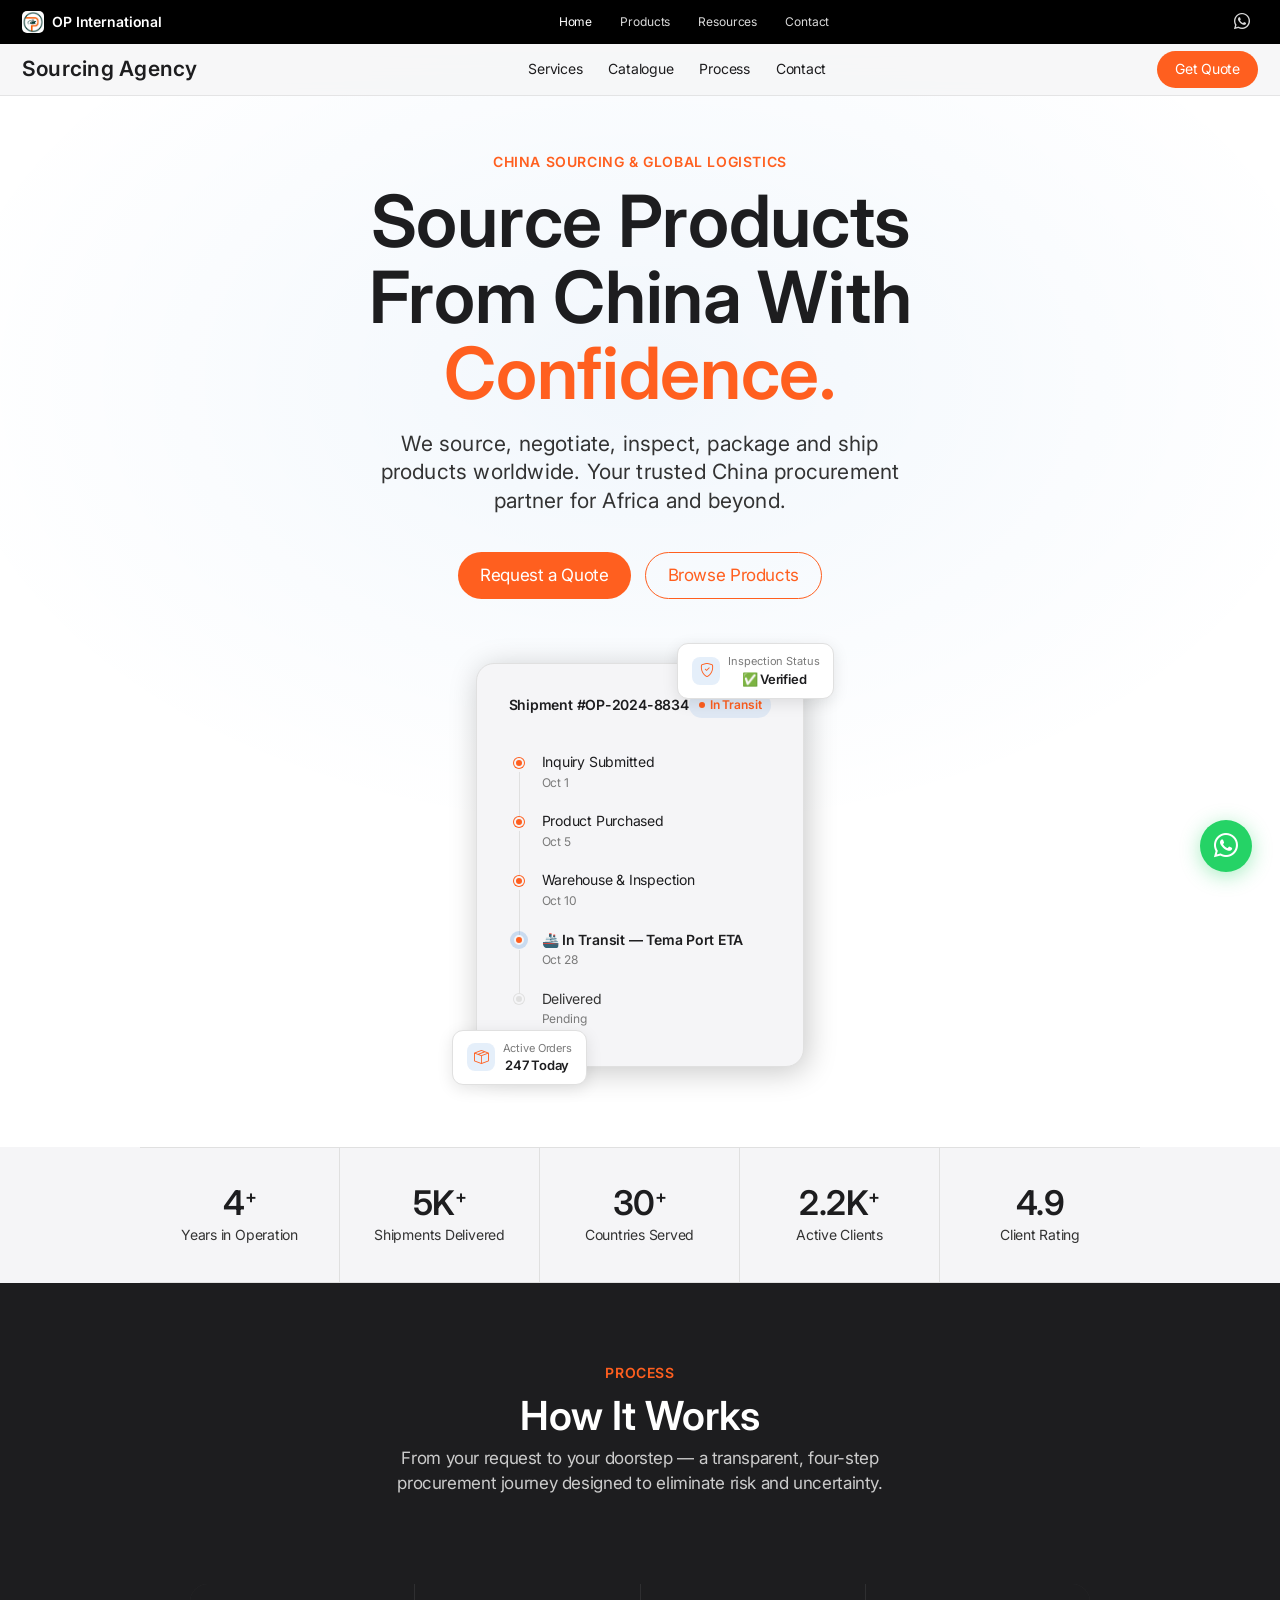
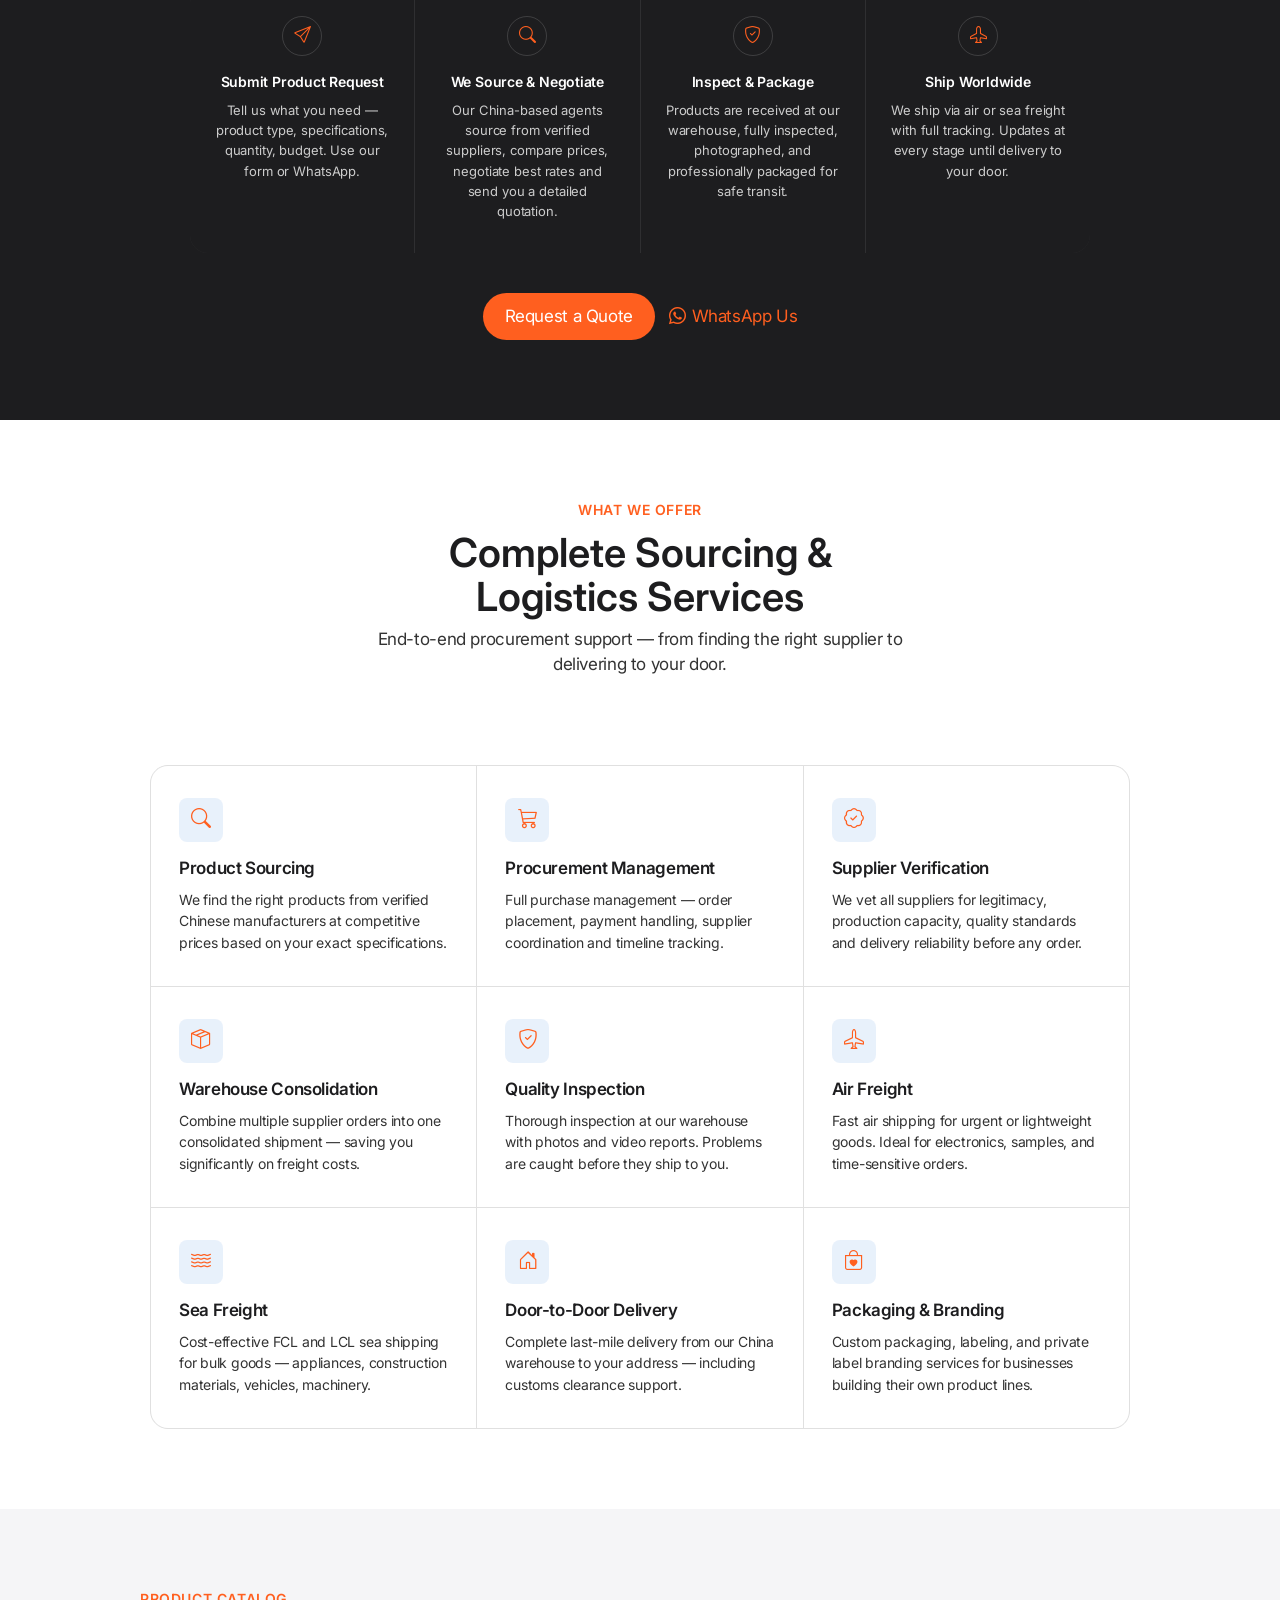
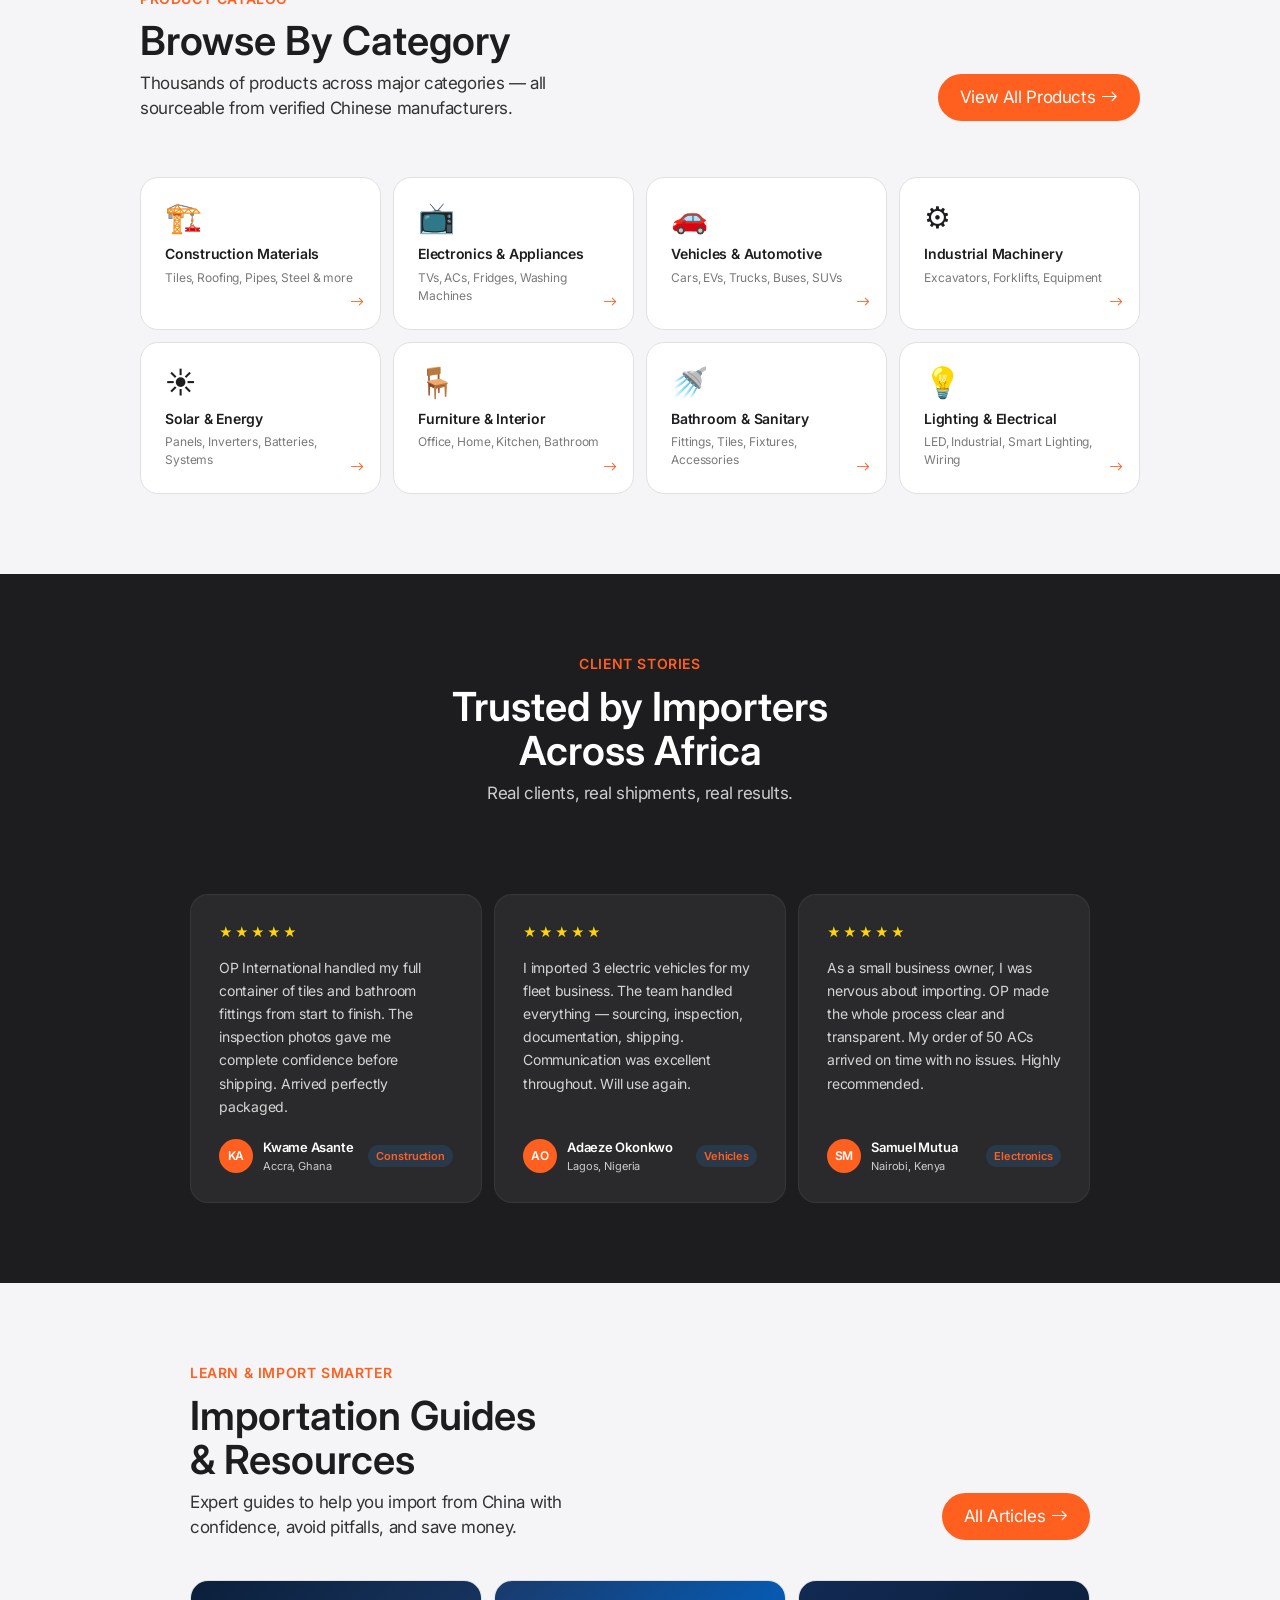
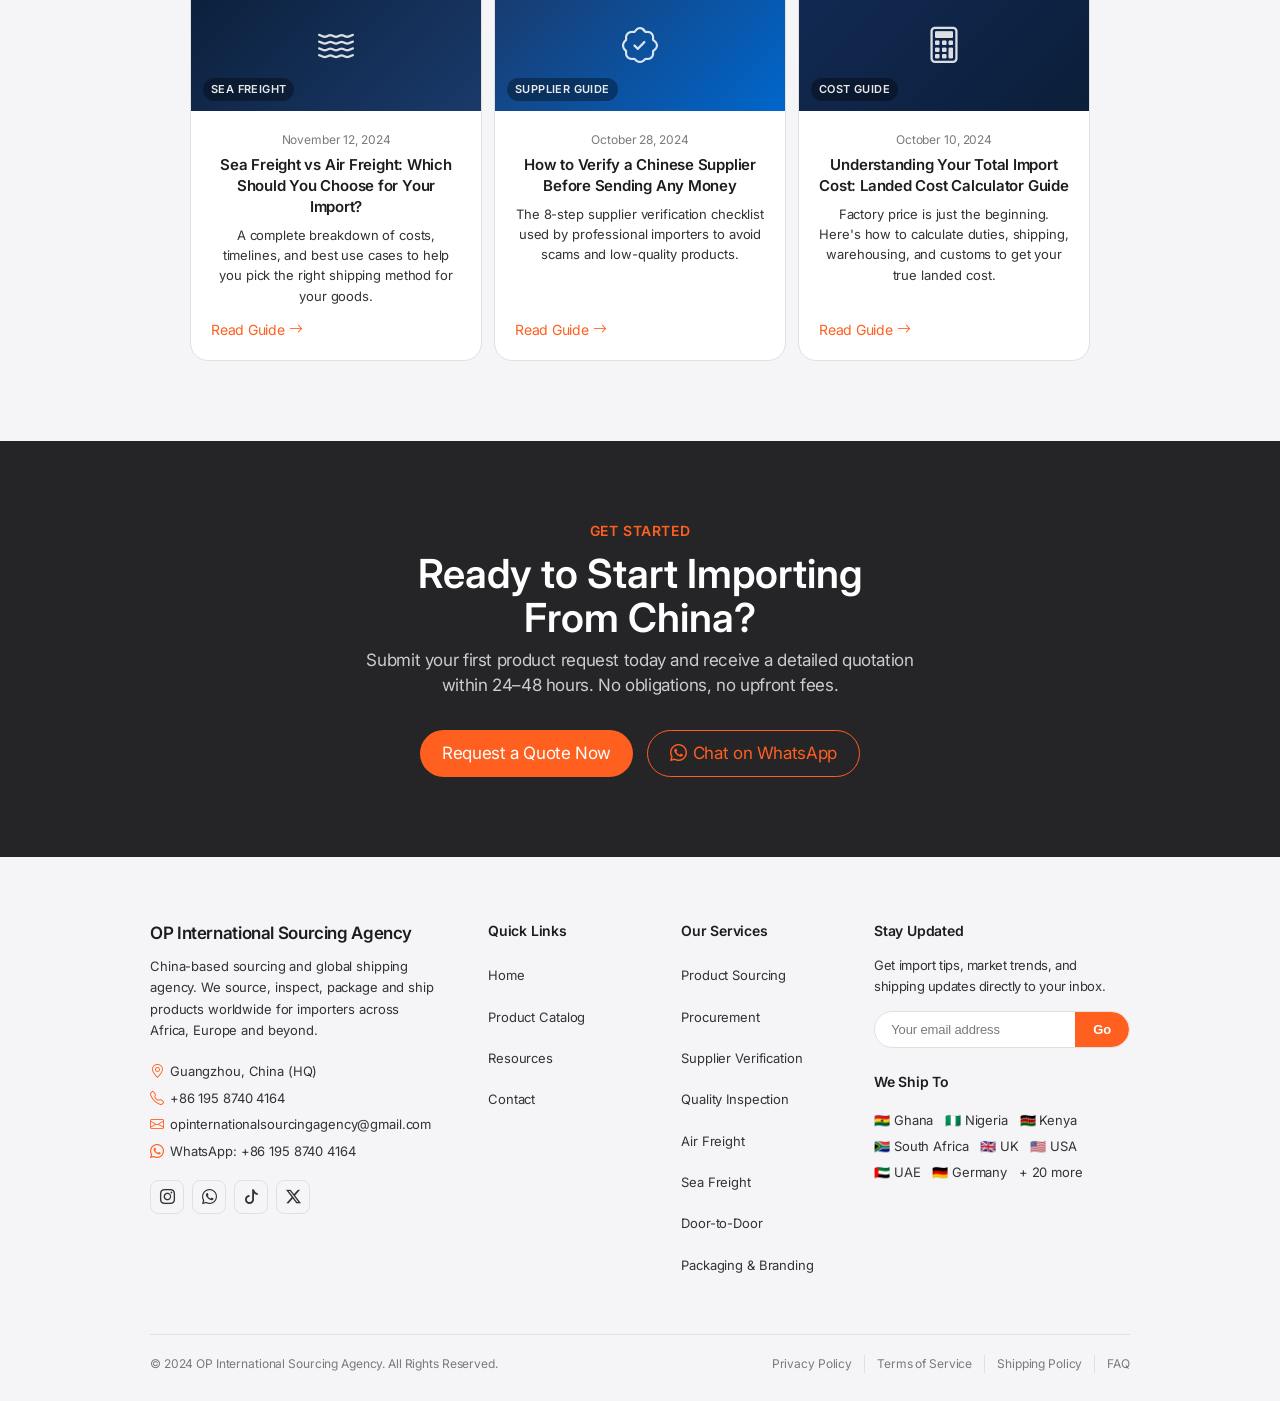
==== commit 21dee0b4: "colour codes" ====
--- a/index.html
+++ b/index.html
@@ -16,9 +16,9 @@
     ============================================================ */
     :root {
       /* Brand & Accent */
-      --color-primary:          #ff5e00;
-      --color-primary-focus:    #0071e3;
-      --color-primary-on-dark:  #2997ff;
+      --color-primary:          #ff5f1f;
+      --color-primary-focus:    #ff5f1f;
+      --color-primary-on-dark:  #ff5f1f;
 
       /* Surfaces */
       --color-canvas:           #ffffff;
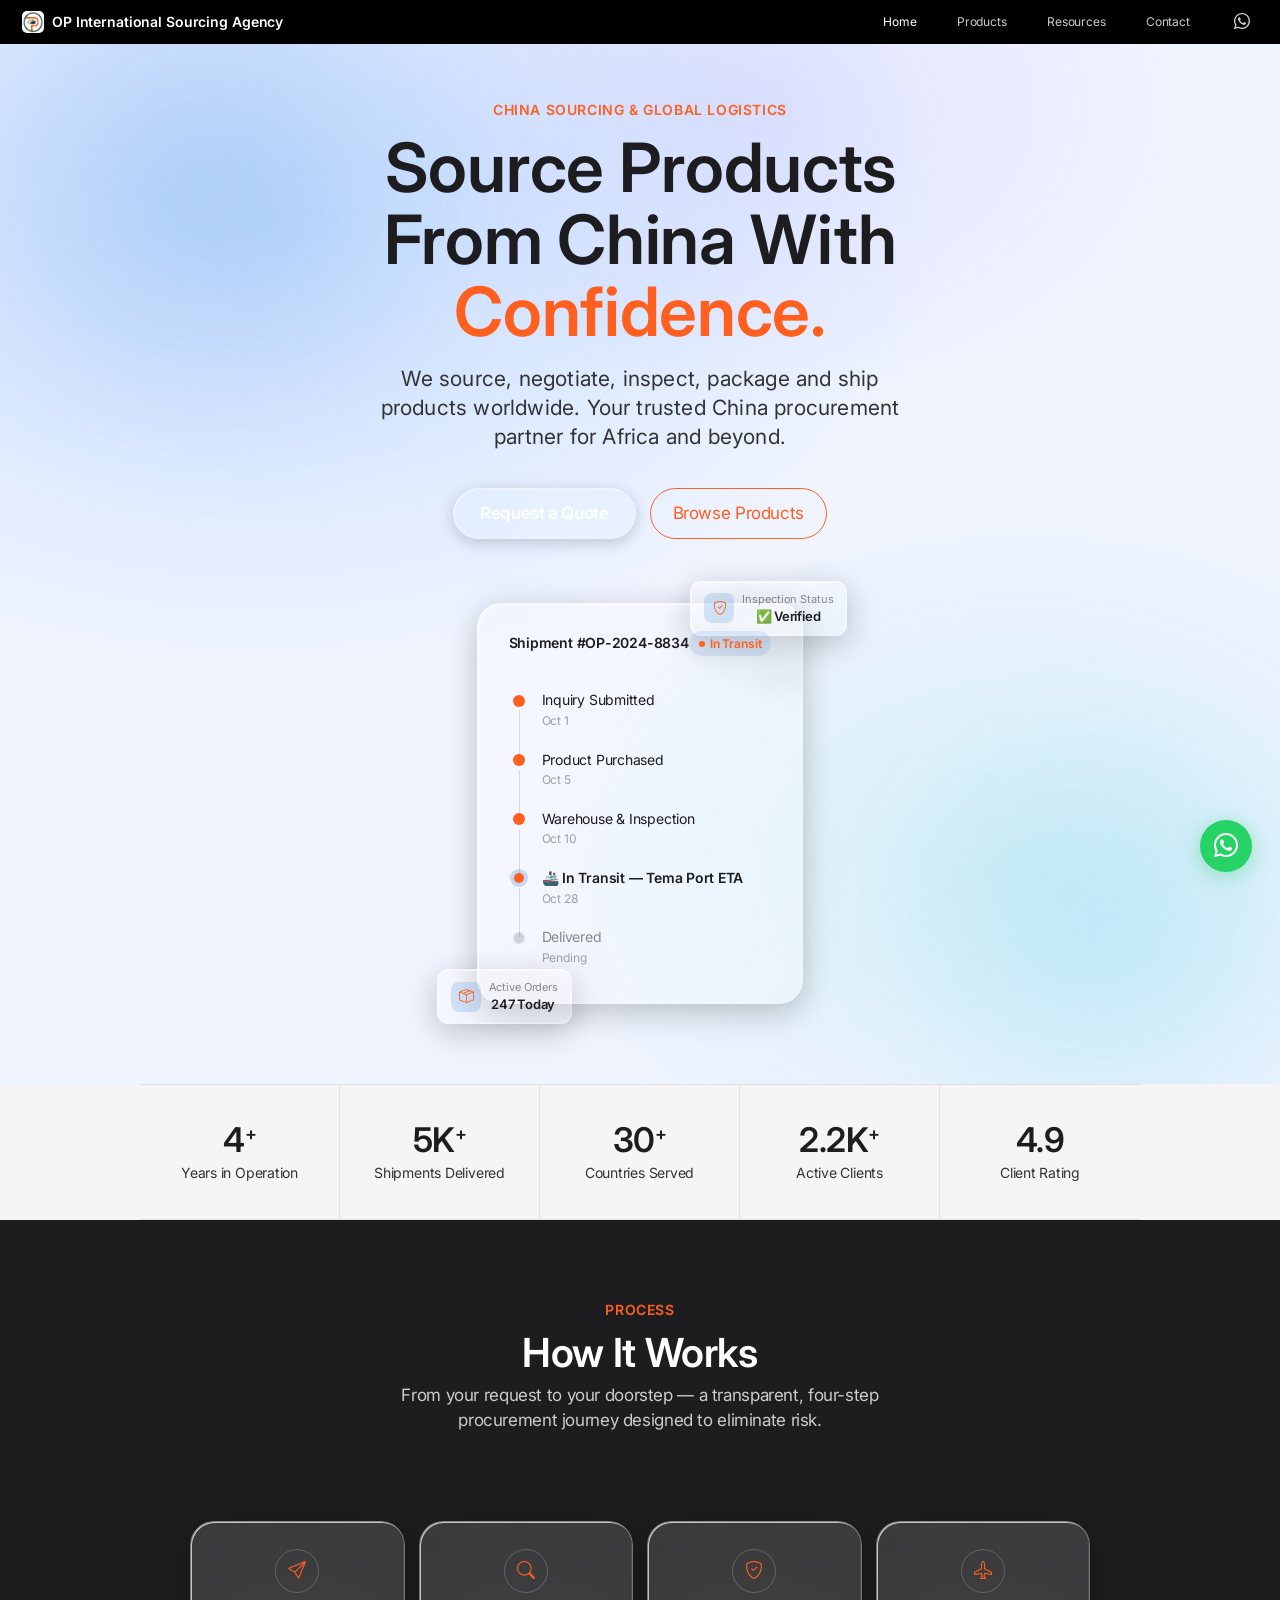
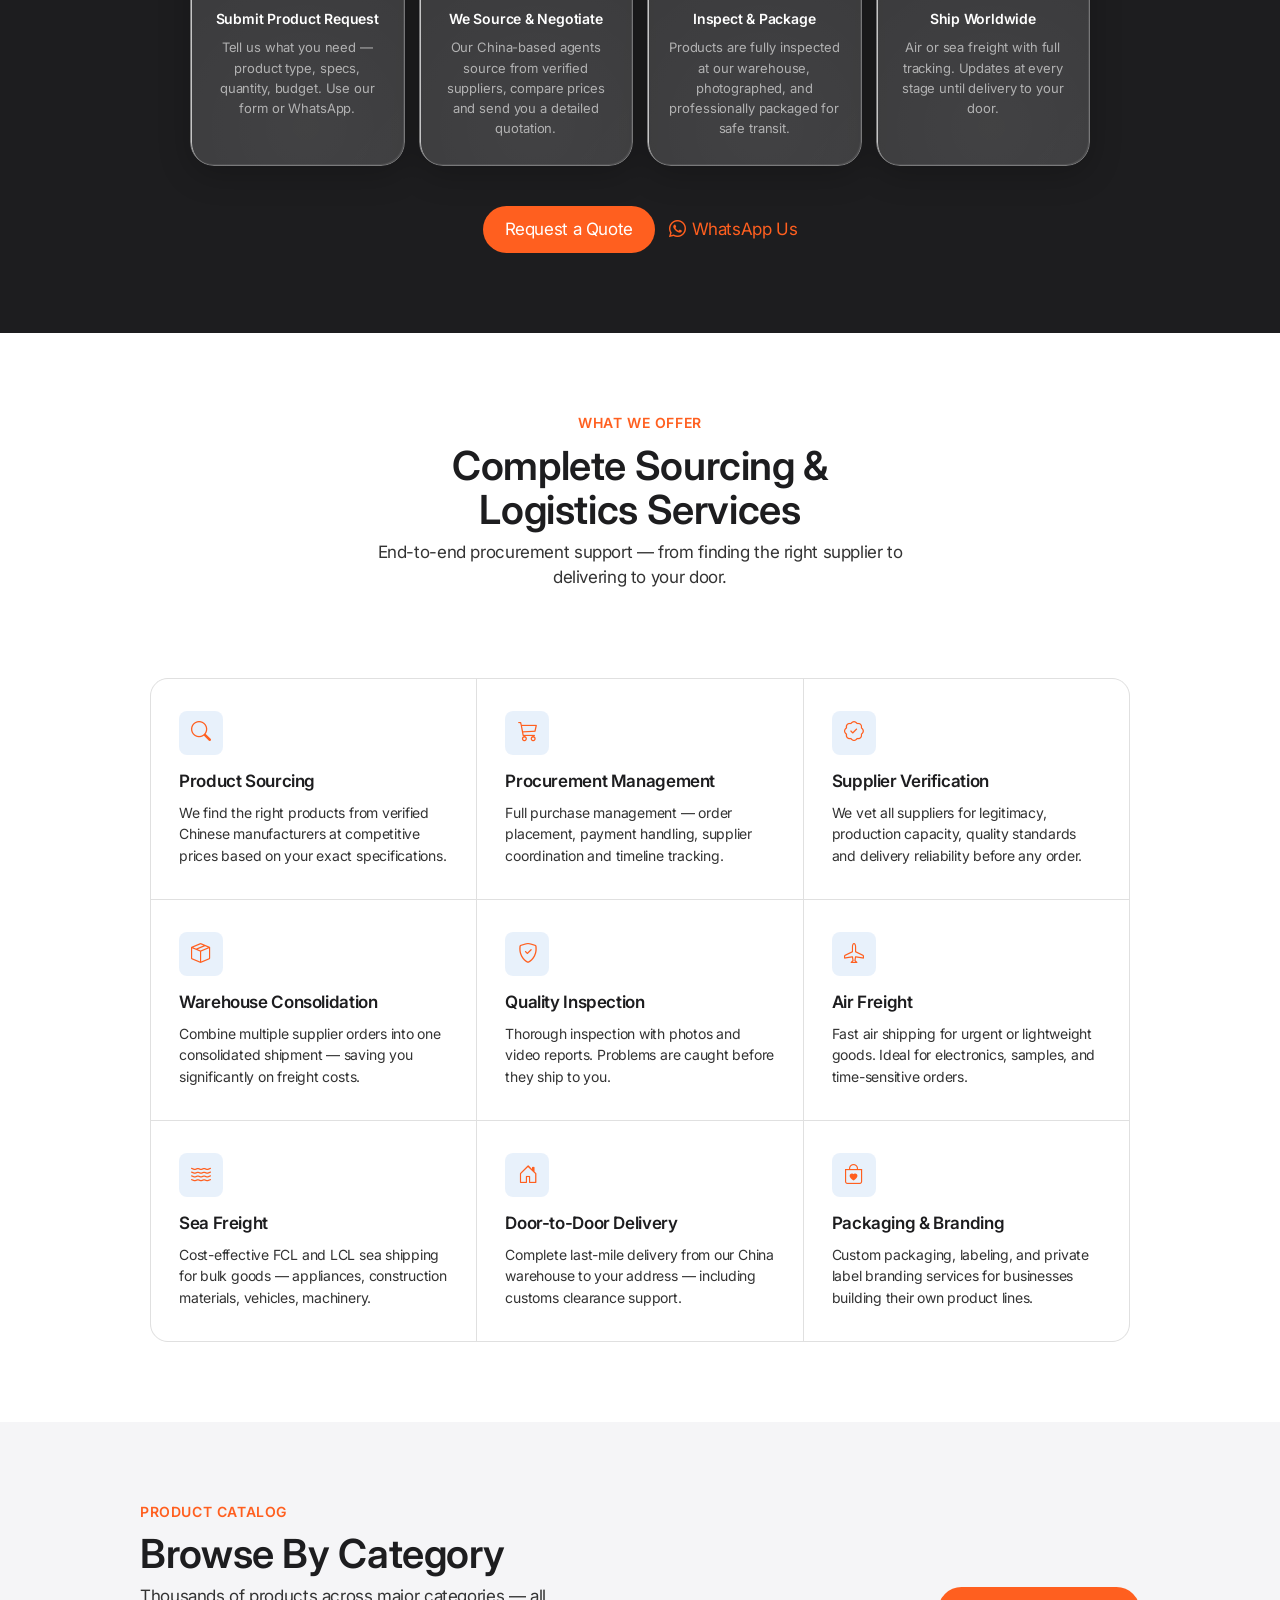
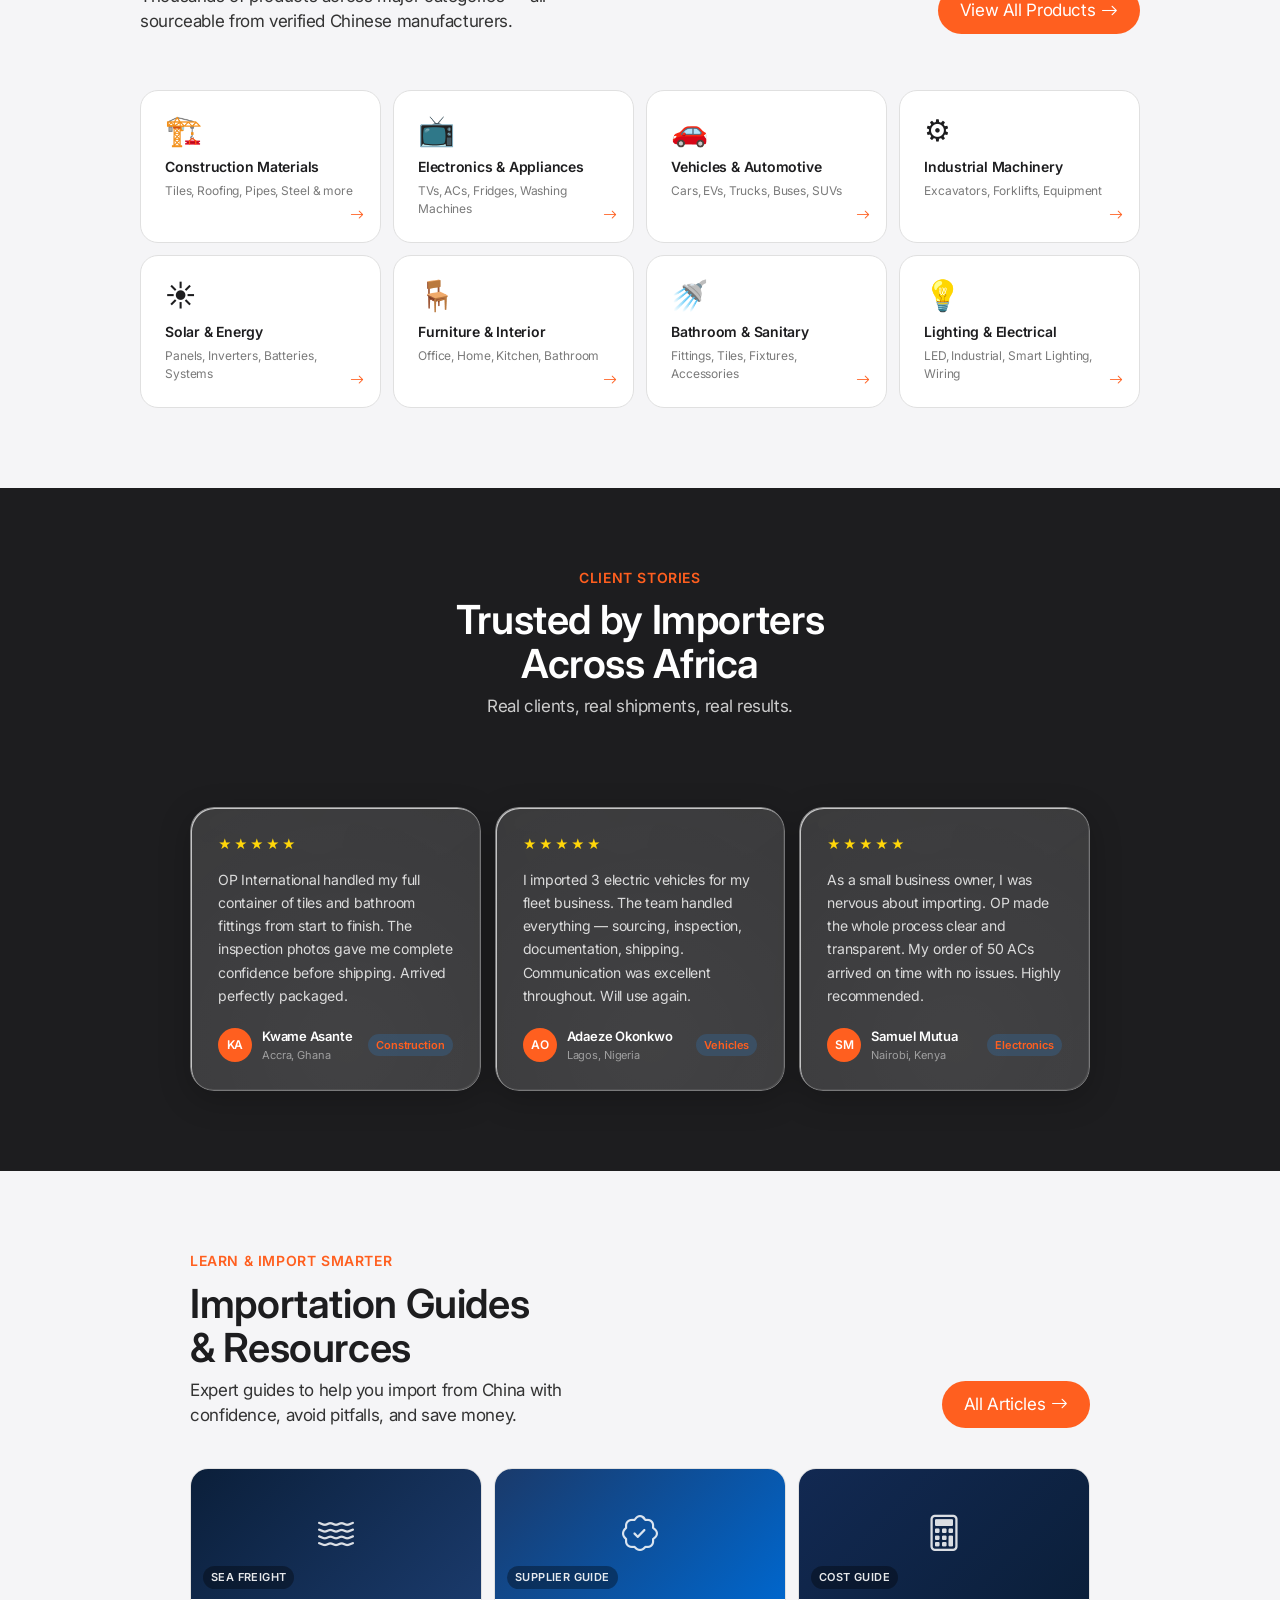
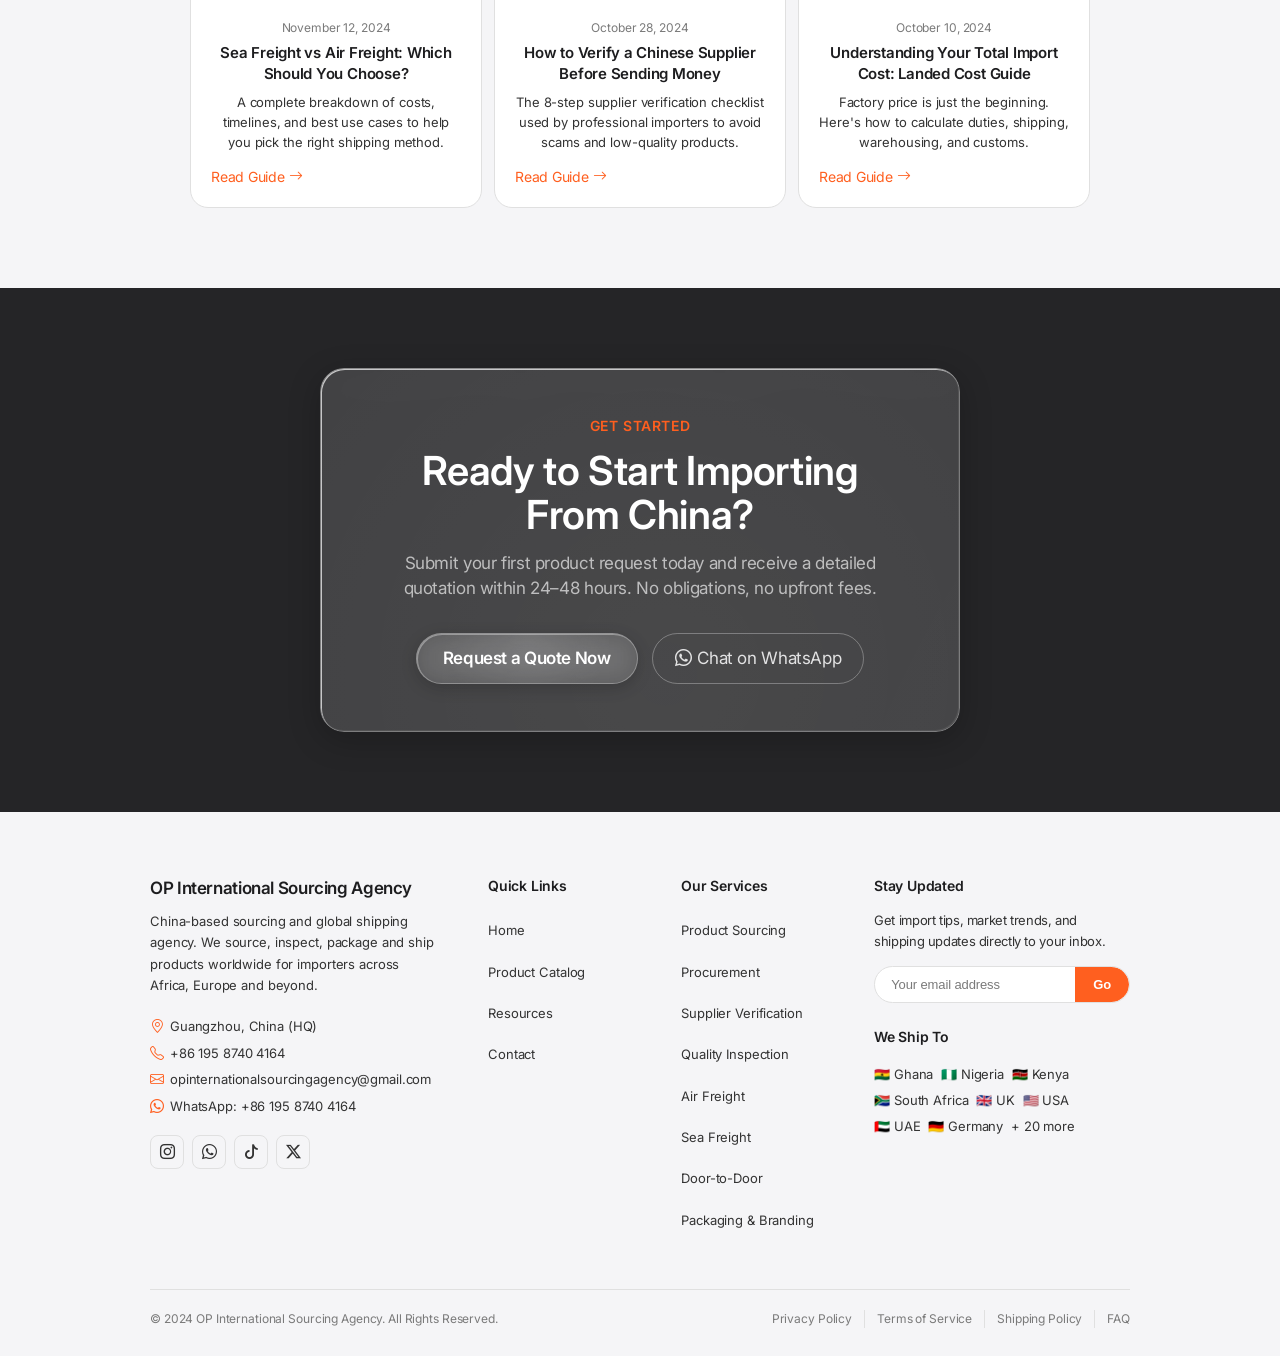
==== commit c4f7087e: "mobile view" ====
--- a/index.html
+++ b/index.html
@@ -10,17 +10,21 @@
   <link rel="preconnect" href="https://fonts.gstatic.com" crossorigin>
   <link href="https://fonts.googleapis.com/css2?family=Inter:wght@300;400;600;700&display=swap" rel="stylesheet">
   <link href="https://cdn.jsdelivr.net/npm/bootstrap-icons@1.11.3/font/bootstrap-icons.min.css" rel="stylesheet">
+
   <style>
     /* ============================================================
-       DESIGN TOKENS — Apple Language
+       SVG GLASS FILTER — defined once, used everywhere
+    ============================================================ */
+    .svg-filters { position: absolute; width: 0; height: 0; overflow: hidden; }
+
+    /* ============================================================
+       DESIGN TOKENS — Apple + Liquid Glass
     ============================================================ */
     :root {
-      /* Brand & Accent */
       --color-primary:          #ff5f1f;
       --color-primary-focus:    #ff5f1f;
       --color-primary-on-dark:  #ff5f1f;
 
-      /* Surfaces */
       --color-canvas:           #ffffff;
       --color-canvas-parchment: #f5f5f7;
       --color-surface-pearl:    #fafafc;
@@ -30,26 +34,23 @@
       --color-surface-black:    #000000;
       --color-surface-chip:     rgba(210,210,215,0.64);
 
-      /* Text */
       --color-ink:              #1d1d1f;
       --color-ink-muted-80:     #333333;
       --color-ink-muted-48:     #7a7a7a;
       --color-body-muted:       #cccccc;
       --color-on-dark:          #ffffff;
 
-      /* Hairlines */
       --color-hairline:         #e0e0e0;
       --color-divider-soft:     rgba(0,0,0,0.08);
 
-      /* Radius */
       --rounded-none:   0px;
       --rounded-xs:     5px;
       --rounded-sm:     8px;
       --rounded-md:     11px;
       --rounded-lg:     18px;
+      --rounded-xl:     24px;
       --rounded-pill:   9999px;
 
-      /* Spacing */
       --sp-xxs:     4px;
       --sp-xs:      8px;
       --sp-sm:      12px;
@@ -59,12 +60,14 @@
       --sp-xxl:     48px;
       --sp-section: 80px;
 
-      /* Shadow — only one in the system */
       --shadow-product: rgba(0,0,0,0.22) 3px 5px 30px 0;
 
-      /* Typography */
-      --font-display: 'Inter', system-ui, -apple-system, sans-serif;
-      --font-body:    'Inter', system-ui, -apple-system, sans-serif;
+      /* ---- Glass tokens ---- */
+      --glass-bg-light:   rgba(255,255,255,0.22);
+      --glass-bg-dark:    rgba(255,255,255,0.10);
+      --glass-highlight:  rgba(255,255,255,0.70);
+      --glass-border:     rgba(255,255,255,0.30);
+      --glass-shadow:     0 8px 32px rgba(0,0,0,0.22), 0 1px 0 rgba(255,255,255,0.12) inset;
     }
 
     /* ============================================================
@@ -73,7 +76,7 @@
     *, *::before, *::after { box-sizing: border-box; margin: 0; padding: 0; }
     html { scroll-behavior: smooth; -webkit-font-smoothing: antialiased; }
     body {
-      font-family: var(--font-body);
+      font-family: 'Inter', system-ui, -apple-system, sans-serif;
       font-size: 17px;
       font-weight: 400;
       line-height: 1.47;
@@ -82,21 +85,83 @@
       background: var(--color-canvas);
       overflow-x: hidden;
     }
-    a { color: inherit; text-decoration: none; }
+    a  { color: inherit; text-decoration: none; }
     ul { list-style: none; }
-    img { display: block; max-width: 100%; }
-
-    /* ============================================================
-       TYPOGRAPHY SCALE
-    ============================================================ */
-    .t-hero      { font-size: 56px; font-weight: 600; line-height: 1.07; letter-spacing: -0.28px; }
-    .t-display   { font-size: 40px; font-weight: 600; line-height: 1.10; letter-spacing: 0; }
-    .t-display-md{ font-size: 34px; font-weight: 600; line-height: 1.47; letter-spacing: -0.374px; }
-    .t-lead      { font-size: 28px; font-weight: 400; line-height: 1.14; letter-spacing: 0.196px; }
-    .t-tagline   { font-size: 21px; font-weight: 600; line-height: 1.19; letter-spacing: 0.231px; }
-    .t-body      { font-size: 17px; font-weight: 400; line-height: 1.47; letter-spacing: -0.374px; }
-    .t-caption   { font-size: 14px; font-weight: 400; line-height: 1.43; letter-spacing: -0.224px; }
-    .t-fine      { font-size: 12px; font-weight: 400; line-height: 1.0;  letter-spacing: -0.12px; }
+    img{ display: block; max-width: 100%; }
+
+    /* ============================================================
+       LIQUID GLASS PRIMITIVES
+       Usage: wrap any element with .glass-card structure
+    ============================================================ */
+
+    /* The outer shell — sets stacking context */
+    .glass-card {
+      position: relative;
+      border-radius: var(--rounded-xl);
+      overflow: hidden;
+      box-shadow: var(--glass-shadow);
+      /* border drawn by specular layer so no double-paint */
+    }
+
+    /* Layer 1 — backdrop blur + SVG distortion */
+    .glass-filter {
+      position: absolute; inset: 0;
+      border-radius: inherit;
+      z-index: 1;
+      backdrop-filter: blur(18px) saturate(160%) brightness(1.10);
+      -webkit-backdrop-filter: blur(18px) saturate(160%) brightness(1.10);
+      filter: url(#glass-distortion);
+    }
+
+    /* Layer 2 — animated refraction shimmer */
+    .glass-distortion-overlay {
+      position: absolute; inset: 0;
+      border-radius: inherit;
+      z-index: 2;
+      pointer-events: none;
+      mix-blend-mode: overlay;
+      background:
+        radial-gradient(circle at 18% 28%, rgba(255,255,255,0.07) 0%, transparent 65%),
+        radial-gradient(circle at 82% 72%, rgba(255,255,255,0.05) 0%, transparent 65%);
+      background-size: 300% 300%;
+      animation: floatDistort 12s ease-in-out infinite;
+    }
+    @keyframes floatDistort {
+      0%   { background-position: 0%   0%;   }
+      33%  { background-position: 100% 50%;  }
+      66%  { background-position: 50%  100%; }
+      100% { background-position: 0%   0%;   }
+    }
+
+    /* Layer 3 — tinted fill */
+    .glass-overlay {
+      position: absolute; inset: 0;
+      border-radius: inherit;
+      z-index: 3;
+      background: var(--glass-bg-light);
+    }
+    .glass-card.glass-dark .glass-overlay {
+      background: var(--glass-bg-dark);
+    }
+
+    /* Layer 4 — specular edge highlight */
+    .glass-specular {
+      position: absolute; inset: 0;
+      border-radius: inherit;
+      z-index: 4;
+      box-shadow:
+        inset 1px 1px 0px var(--glass-highlight),
+        inset -1px -1px 0px rgba(255,255,255,0.08);
+      border: 1px solid var(--glass-border);
+      pointer-events: none;
+      transition: box-shadow 0.2s ease;
+    }
+
+    /* Layer 5 — actual content */
+    .glass-content {
+      position: relative;
+      z-index: 5;
+    }
 
     /* ============================================================
        BUTTONS
@@ -115,6 +180,32 @@
     .btn-primary:hover  { opacity: 0.92; }
     .btn-primary:active { transform: scale(0.95); }
     .btn-primary:focus-visible { outline: 2px solid var(--color-primary-focus); outline-offset: 3px; }
+
+    /* Glass primary button — for use over hero gradient */
+    .btn-glass {
+      display: inline-flex; align-items: center; gap: 7px;
+      position: relative; overflow: hidden;
+      border-radius: var(--rounded-pill);
+      border: 1px solid var(--glass-border);
+      background: rgba(255,255,255,0.08);
+      backdrop-filter: blur(14px) saturate(160%);
+      -webkit-backdrop-filter: blur(14px) saturate(160%);
+      color: #fff;
+      font-size: 17px; font-weight: 600; letter-spacing: -0.374px;
+      padding: 12px 26px;
+      cursor: pointer;
+      box-shadow: inset 1px 1px 0 rgba(255,255,255,0.35), 0 4px 16px rgba(0,0,0,0.18);
+      transition: transform 0.12s ease, box-shadow 0.2s ease;
+      white-space: nowrap;
+    }
+    .btn-glass::after {
+      content: '';
+      position: absolute; inset: 0;
+      background: radial-gradient(circle at 50% 0%, rgba(255,255,255,0.10) 0%, transparent 70%);
+      pointer-events: none;
+    }
+    .btn-glass:hover  { box-shadow: inset 1px 1px 0 rgba(255,255,255,0.70), 0 6px 24px rgba(0,0,0,0.22); }
+    .btn-glass:active { transform: scale(0.96); }
 
     .btn-secondary {
       display: inline-flex; align-items: center; gap: 6px;
@@ -131,21 +222,6 @@
     .btn-secondary:hover  { background: rgba(0,102,204,0.06); }
     .btn-secondary:active { transform: scale(0.95); }
 
-    /* on dark tiles, pill CTAs stay Action Blue — they work on dark too */
-    .btn-primary-dark {
-      display: inline-flex; align-items: center; gap: 6px;
-      background: var(--color-primary);
-      color: #fff;
-      font-size: 17px; font-weight: 400; letter-spacing: -0.374px;
-      padding: 11px 22px;
-      border-radius: var(--rounded-pill);
-      border: none; cursor: pointer;
-      transition: transform 0.12s ease;
-      white-space: nowrap;
-    }
-    .btn-primary-dark:active { transform: scale(0.95); }
-
-    /* Utility / nav small button */
     .btn-utility {
       display: inline-flex; align-items: center; gap: 5px;
       background: var(--color-primary);
@@ -154,13 +230,14 @@
       padding: 8px 18px;
       border-radius: var(--rounded-pill);
       border: none; cursor: pointer;
-      transition: transform 0.12s ease;
+      transition: transform 0.12s ease, opacity 0.12s ease;
       white-space: nowrap;
     }
+    .btn-utility:hover  { opacity: 0.90; }
     .btn-utility:active { transform: scale(0.95); }
 
     /* ============================================================
-       GLOBAL NAV — 44px, true black
+       GLOBAL NAV — 44px true black
     ============================================================ */
     .global-nav {
       position: fixed; top: 0; left: 0; right: 0; z-index: 1000;
@@ -180,37 +257,30 @@
     }
     .nav-logo-mark {
       width: 22px; height: 22px;
-      border-radius: var(--rounded-xs);
-      object-fit: cover;
-    }
-    .nav-links {
-      display: flex; align-items: center; gap: 0;
-    }
+      border-radius: var(--rounded-xs); object-fit: cover;
+    }
+    .nav-links { display: flex; align-items: center; }
     .nav-links a {
-      color: rgba(255,255,255,0.85);
-      font-size: 12px; font-weight: 400; letter-spacing: -0.12px;
-      padding: 0 14px;
-      height: 44px; display: flex; align-items: center;
+      color: rgba(255,255,255,0.80);
+      font-size: 12px; letter-spacing: -0.12px;
+      padding: 0 14px; height: 44px;
+      display: flex; align-items: center;
       transition: color 0.15s;
     }
-    .nav-links a:hover  { color: #fff; }
-    .nav-links a.active { color: #fff; }
-    .nav-actions { display: flex; align-items: center; gap: 12px; }
+    .nav-links a:hover, .nav-links a.active { color: #fff; }
+    .nav-actions { display: flex; align-items: center; gap: 10px; }
     .nav-icon-btn {
-      color: rgba(255,255,255,0.85);
-      font-size: 16px; width: 32px; height: 32px;
+      color: rgba(255,255,255,0.80); font-size: 16px;
+      width: 32px; height: 32px;
       display: flex; align-items: center; justify-content: center;
       border-radius: var(--rounded-sm);
       transition: color 0.15s;
     }
     .nav-icon-btn:hover { color: #fff; }
-
-    /* Hamburger — hidden on desktop */
     .nav-hamburger {
       display: none;
       background: none; border: none; cursor: pointer;
-      color: rgba(255,255,255,0.85); font-size: 20px;
-      padding: 4px;
+      color: rgba(255,255,255,0.80); font-size: 20px; padding: 4px;
     }
     .mobile-nav-drawer {
       display: none;
@@ -230,7 +300,7 @@
     .mobile-nav-drawer a:last-child { border-bottom: none; }
 
     /* ============================================================
-       SUB-NAV — frosted glass, sticky below global-nav
+       SUB-NAV — frosted glass
     ============================================================ */
     .sub-nav {
       position: sticky; top: 44px; z-index: 900;
@@ -246,128 +316,121 @@
       padding: 0 22px;
       display: flex; align-items: center; justify-content: space-between;
     }
-    .sub-nav-title {
-      font-size: 21px; font-weight: 600; letter-spacing: 0.231px;
-      color: var(--color-ink);
-    }
-    .sub-nav-links {
-      display: flex; align-items: center; gap: 2px;
-    }
+    .sub-nav-title { font-size: 21px; font-weight: 600; letter-spacing: 0.231px; color: var(--color-ink); }
+    .sub-nav-links { display: flex; align-items: center; justify-content: center; gap: 2px; flex: 1; }
     .sub-nav-links a {
-      font-size: 14px; letter-spacing: -0.224px;
-      color: var(--color-ink);
-      padding: 6px 12px;
-      border-radius: var(--rounded-pill);
+      font-size: 14px; letter-spacing: -0.224px; color: var(--color-ink);
+      padding: 6px 12px; border-radius: var(--rounded-pill);
       transition: background 0.15s;
     }
     .sub-nav-links a:hover { background: rgba(0,0,0,0.06); }
 
     /* ============================================================
-       FULL-BLEED TILE SYSTEM — the core pattern
+       TILE SYSTEM
     ============================================================ */
     .tile {
-      width: 100%;
-      padding: var(--sp-section) 22px;
-      display: flex; flex-direction: column;
-      align-items: center; text-align: center;
-    }
-    .tile-light    { background: var(--color-canvas); }
-    .tile-parchment{ background: var(--color-canvas-parchment); }
-    .tile-dark     { background: var(--color-surface-tile-1); }
-    .tile-dark-2   { background: var(--color-surface-tile-2); }
-    .tile-dark-3   { background: var(--color-surface-tile-3); }
+      width: 100%; padding: var(--sp-section) 22px;
+      display: flex; flex-direction: column; align-items: center; text-align: center;
+    }
+    .tile-light     { background: var(--color-canvas); }
+    .tile-parchment { background: var(--color-canvas-parchment); }
+    .tile-dark      { background: var(--color-surface-tile-1); }
+    .tile-dark-2    { background: var(--color-surface-tile-2); }
+    .tile-dark-3    { background: var(--color-surface-tile-3); }
 
     .tile-eyebrow {
       font-size: 14px; font-weight: 600; letter-spacing: 0.6px;
-      text-transform: uppercase;
-      color: var(--color-primary);
-      margin-bottom: 10px;
-    }
-    .tile-eyebrow-dark {
-      color: var(--color-primary-on-dark);
-    }
-
-    .tile-headline {
-      margin-bottom: 8px;
-    }
-    .tile-subhead {
-      margin-bottom: 32px;
-      max-width: 580px;
-    }
-    .tile-ctas {
-      display: flex; flex-wrap: wrap; justify-content: center; gap: 14px;
-    }
-
-    /* ============================================================
-       HERO TILE — light, full-viewport
+      text-transform: uppercase; color: var(--color-primary); margin-bottom: 10px;
+    }
+    .tile-eyebrow-dark { color: var(--color-primary-on-dark); }
+    .tile-headline { margin-bottom: 8px; }
+    .tile-subhead  { margin-bottom: 32px; max-width: 580px; }
+    .tile-ctas { display: flex; flex-wrap: wrap; justify-content: center; gap: 14px; }
+
+    /* t-* typography */
+    .t-hero       { font-size: 56px; font-weight: 600; line-height: 1.07; letter-spacing: -0.28px; }
+    .t-display    { font-size: 40px; font-weight: 600; line-height: 1.10; }
+    .t-display-md { font-size: 34px; font-weight: 600; line-height: 1.47; letter-spacing: -0.374px; }
+    .t-lead       { font-size: 28px; font-weight: 400; line-height: 1.14; }
+    .t-tagline    { font-size: 21px; font-weight: 600; line-height: 1.19; }
+    .t-body       { font-size: 17px; font-weight: 400; line-height: 1.47; letter-spacing: -0.374px; }
+    .t-caption    { font-size: 14px; font-weight: 400; line-height: 1.43; letter-spacing: -0.224px; }
+    .t-fine       { font-size: 12px; font-weight: 400; line-height: 1.0;  letter-spacing: -0.12px; }
+
+    /* ============================================================
+       HERO — aurora gradient background so glass reads clearly
     ============================================================ */
     .hero-tile {
       min-height: calc(100vh - 96px);
       padding-top: calc(var(--sp-section) + 20px);
       padding-bottom: var(--sp-section);
-      background: var(--color-canvas);
+      position: relative; overflow: hidden;
       display: flex; flex-direction: column;
       align-items: center; justify-content: center;
       text-align: center;
-      position: relative;
-      overflow: hidden;
-    }
-    /* Subtle animated radial glow — the only "atmosphere" allowed */
+
+      /* Rich aurora backdrop — glass needs something to distort */
+      background:
+        radial-gradient(ellipse 90% 70% at 20% 20%, rgba(0,112,255,0.18) 0%, transparent 60%),
+        radial-gradient(ellipse 70% 60% at 80% 80%, rgba(0,200,180,0.12) 0%, transparent 55%),
+        radial-gradient(ellipse 60% 50% at 60% 10%, rgba(100,80,255,0.10) 0%, transparent 55%),
+        #f0f4ff;
+    }
+    /* Animated aurora orbs */
+    .hero-tile::before, .hero-tile::after {
+      content: '';
+      position: absolute; border-radius: 50%;
+      pointer-events: none; z-index: 0;
+      animation: orb-drift 18s ease-in-out infinite alternate;
+    }
     .hero-tile::before {
-      content: '';
-      position: absolute; inset: 0;
-      background: radial-gradient(ellipse 80% 60% at 50% 30%,
-        rgba(0,102,204,0.055) 0%,
-        transparent 70%);
-      pointer-events: none;
-    }
-    .hero-tile .tile-eyebrow { color: var(--color-primary); }
+      width: 600px; height: 600px;
+      top: -120px; left: -100px;
+      background: radial-gradient(circle, rgba(0,102,204,0.14) 0%, transparent 70%);
+      filter: blur(48px);
+    }
+    .hero-tile::after {
+      width: 500px; height: 500px;
+      bottom: -100px; right: -80px;
+      background: radial-gradient(circle, rgba(0,180,255,0.12) 0%, transparent 70%);
+      filter: blur(40px);
+      animation-delay: -8s;
+    }
+    @keyframes orb-drift {
+      from { transform: translate(0,0) scale(1); }
+      to   { transform: translate(40px, 30px) scale(1.08); }
+    }
+    .hero-tile > * { position: relative; z-index: 1; }
 
     .hero-title {
-      font-size: clamp(40px, 6vw, 72px);
-      font-weight: 600;
-      line-height: 1.06;
-      letter-spacing: -0.3px;
-      color: var(--color-ink);
-      margin-bottom: 18px;
-      max-width: 760px;
+      font-size: clamp(38px, 5.5vw, 68px);
+      font-weight: 600; line-height: 1.06; letter-spacing: -0.3px;
+      color: var(--color-ink); margin-bottom: 18px; max-width: 760px;
     }
     .hero-title .accent { color: var(--color-primary); }
-
     .hero-sub {
       font-size: 21px; font-weight: 400; line-height: 1.38; letter-spacing: 0.196px;
-      color: var(--color-ink-muted-80);
-      max-width: 520px; margin-bottom: 36px;
-    }
-    .hero-ctas {
-      display: flex; flex-wrap: wrap; justify-content: center; gap: 14px;
-      margin-bottom: 64px;
-    }
-
-    /* Shipment tracker card — the hero visual */
+      color: var(--color-ink-muted-80); max-width: 520px; margin-bottom: 36px;
+    }
+    .hero-ctas { display: flex; flex-wrap: wrap; justify-content: center; gap: 14px; margin-bottom: 64px; }
+
+    /* ---- GLASS TRACKER CARD ---- */
+    .tracker-wrap { position: relative; margin: 0 48px; }
     .tracker-card {
-      background: var(--color-canvas-parchment);
-      border: 1px solid var(--color-hairline);
-      border-radius: var(--rounded-lg);
+      width: 100%; max-width: 460px;
       padding: 28px 32px;
-      width: 100%; max-width: 440px;
       text-align: left;
-      box-shadow: var(--shadow-product);
-      position: relative;
     }
     .tracker-header {
       display: flex; align-items: center; justify-content: space-between;
       margin-bottom: 24px;
     }
-    .tracker-id {
-      font-size: 14px; font-weight: 600; letter-spacing: -0.224px;
-      color: var(--color-ink);
-    }
+    .tracker-id { font-size: 14px; font-weight: 600; letter-spacing: -0.224px; color: var(--color-ink); }
     .tracker-badge {
       display: inline-flex; align-items: center; gap: 5px;
       font-size: 12px; font-weight: 600; letter-spacing: -0.12px;
       color: var(--color-primary);
-      background: rgba(0,102,204,0.09);
+      background: rgba(0,102,204,0.10);
       padding: 4px 10px; border-radius: var(--rounded-pill);
     }
     .tracker-badge .dot {
@@ -376,526 +439,405 @@
       animation: pulse-dot 1.8s ease-in-out infinite;
     }
     @keyframes pulse-dot {
-      0%,100% { opacity: 1; transform: scale(1); }
-      50%      { opacity: 0.4; transform: scale(0.7); }
-    }
-    .stage-list { display: flex; flex-direction: column; gap: 0; }
-    .stage-row {
-      display: flex; align-items: flex-start; gap: 12px;
-      padding: 10px 0;
-      position: relative;
-    }
+      0%,100% { opacity:1; transform:scale(1); }
+      50%      { opacity:0.4; transform:scale(0.7); }
+    }
+    .stage-list { display: flex; flex-direction: column; }
+    .stage-row  { display: flex; align-items: flex-start; gap: 12px; padding: 10px 0; position: relative; }
     .stage-row:not(:last-child)::after {
-      content: '';
-      position: absolute; left: 10px; top: 30px;
+      content: ''; position: absolute; left: 10px; top: 30px;
       width: 1px; height: calc(100% - 10px);
-      background: var(--color-hairline);
-    }
-    .stage-dot-wrap { flex-shrink: 0; width: 21px; height: 21px; display: flex; align-items: center; justify-content: center; }
+      background: rgba(0,0,0,0.12);
+    }
+    .stage-dot-wrap { flex-shrink:0; width:21px; height:21px; display:flex; align-items:center; justify-content:center; }
     .stage-dot {
-      width: 10px; height: 10px; border-radius: 50%;
-      background: var(--color-hairline);
-      border: 2px solid var(--color-canvas-parchment);
-      box-shadow: 0 0 0 1px var(--color-hairline);
-    }
-    .stage-row.done .stage-dot   { background: var(--color-primary); box-shadow: 0 0 0 1px var(--color-primary); }
+      width:10px; height:10px; border-radius:50%;
+      background: rgba(0,0,0,0.15);
+      box-shadow: 0 0 0 1px rgba(0,0,0,0.10);
+    }
+    .stage-row.done   .stage-dot { background:var(--color-primary); box-shadow:0 0 0 1px var(--color-primary); }
     .stage-row.active .stage-dot {
-      background: var(--color-primary);
-      box-shadow: 0 0 0 4px rgba(0,102,204,0.18);
-      animation: pulse-ring 1.8s ease-in-out infinite;
+      background:var(--color-primary);
+      box-shadow:0 0 0 4px rgba(0,102,204,0.20);
+      animation:pulse-ring 1.8s ease-in-out infinite;
     }
     @keyframes pulse-ring {
-      0%,100% { box-shadow: 0 0 0 4px rgba(0,102,204,0.18); }
-      50%      { box-shadow: 0 0 0 7px rgba(0,102,204,0.06); }
-    }
-    .stage-info { flex: 1; }
-    .stage-label {
-      font-size: 14px; font-weight: 400; letter-spacing: -0.224px;
-      color: var(--color-ink-muted-80);
-    }
-    .stage-row.done .stage-label  { color: var(--color-ink); }
-    .stage-row.active .stage-label { color: var(--color-ink); font-weight: 600; }
-    .stage-time {
-      font-size: 12px; letter-spacing: -0.12px;
-      color: var(--color-ink-muted-48);
-      margin-top: 1px;
-    }
-
-    /* floating stat chips */
+      0%,100%{ box-shadow:0 0 0 4px rgba(0,102,204,0.20); }
+      50%    { box-shadow:0 0 0 7px rgba(0,102,204,0.06); }
+    }
+    .stage-info { flex:1; }
+    .stage-label { font-size:14px; letter-spacing:-0.224px; color:rgba(29,29,31,0.5); }
+    .stage-row.done   .stage-label { color:var(--color-ink); }
+    .stage-row.active .stage-label { color:var(--color-ink); font-weight:600; }
+    .stage-time { font-size:12px; letter-spacing:-0.12px; color:rgba(29,29,31,0.40); margin-top:1px; }
+
+    /* ---- GLASS FLOATING CHIPS ---- */
     .fc-chip {
       position: absolute;
       display: inline-flex; align-items: center; gap: 8px;
-      background: var(--color-canvas);
-      border: 1px solid var(--color-hairline);
+      padding: 10px 14px;
       border-radius: var(--rounded-md);
-      padding: 9px 14px;
-      box-shadow: 0 4px 16px rgba(0,0,0,0.10);
-    }
-    .fc-chip .icon {
-      width: 28px; height: 28px; border-radius: var(--rounded-sm);
-      background: rgba(0,102,204,0.10);
+    }
+    .fc-chip-1 { top: -22px; right: -44px; }
+    .fc-chip-2 { bottom: -20px; left: -40px; }
+    .fc-icon {
+      width: 30px; height: 30px; border-radius: var(--rounded-sm);
+      background: rgba(0,102,204,0.15);
       color: var(--color-primary);
       display: flex; align-items: center; justify-content: center;
-      font-size: 14px;
-    }
-    .fc-chip .fc-label { font-size: 11px; letter-spacing: -0.12px; color: var(--color-ink-muted-48); }
-    .fc-chip .fc-value { font-size: 13px; font-weight: 600; letter-spacing: -0.224px; color: var(--color-ink); }
-    .fc-chip-1 { top: -20px; right: -30px; }
-    .fc-chip-2 { bottom: -18px; left: -24px; }
-    .tracker-wrap { position: relative; margin: 0 40px; }
-
-    /* ============================================================
-       STATS STRIP — parchment
-    ============================================================ */
-    .stats-strip {
-      background: var(--color-canvas-parchment);
-      padding: 0;
-    }
+      font-size: 14px; flex-shrink: 0;
+    }
+    .fc-label { font-size:11px; letter-spacing:-0.12px; color:rgba(29,29,31,0.50); }
+    .fc-value { font-size:13px; font-weight:600; letter-spacing:-0.224px; color:var(--color-ink); }
+
+    /* ============================================================
+       STATS STRIP
+    ============================================================ */
+    .stats-strip { background: var(--color-canvas-parchment); }
     .stats-grid {
-      max-width: 1000px; margin: 0 auto;
-      display: grid; grid-template-columns: repeat(5, 1fr);
-      border-top: 1px solid var(--color-hairline);
-      border-bottom: 1px solid var(--color-hairline);
+      max-width:1000px; margin:0 auto; width:100%;
+      display:grid; grid-template-columns:repeat(5,1fr);
+      border-top:1px solid var(--color-hairline);
+      border-bottom:1px solid var(--color-hairline);
     }
     .stat-cell {
-      padding: 36px 24px;
+      padding:36px 24px;
+      display:flex; flex-direction:column; align-items:center; text-align:center;
+      border-right:1px solid var(--color-hairline);
+    }
+    .stat-cell:last-child { border-right:none; }
+    .stat-num { font-size:34px; font-weight:600; line-height:1.1; letter-spacing:-0.374px; color:var(--color-ink); }
+    .stat-num sup { font-size:18px; }
+    .stat-lbl { font-size:14px; letter-spacing:-0.224px; color:var(--color-ink-muted-80); margin-top:4px; }
+
+    /* ============================================================
+       HOW IT WORKS — dark tile with glass step cells
+    ============================================================ */
+    .steps-container {
+      width:100%; max-width:900px; margin-top:56px;
+      display:grid; grid-template-columns:repeat(4,1fr);
+      gap:14px;
+    }
+    /* Each step is a glass-card */
+    .step-glass {
+      padding: 28px 20px;
       display: flex; flex-direction: column; align-items: center; text-align: center;
-      border-right: 1px solid var(--color-hairline);
-    }
-    .stat-cell:last-child { border-right: none; }
-    .stat-num {
-      font-size: 34px; font-weight: 600; line-height: 1.1; letter-spacing: -0.374px;
-      color: var(--color-ink);
-    }
-    .stat-num sup { font-size: 18px; }
-    .stat-lbl {
-      font-size: 14px; letter-spacing: -0.224px;
-      color: var(--color-ink-muted-80);
-      margin-top: 4px;
-    }
-
-    /* ============================================================
-       HOW IT WORKS — dark tile
-    ============================================================ */
-    .steps-container {
-      width: 100%; max-width: 900px;
-      margin-top: 56px;
-      display: grid; grid-template-columns: repeat(4, 1fr);
-      gap: 1px;
-      background: rgba(255,255,255,0.08);
-      border-radius: var(--rounded-lg);
-      overflow: hidden;
-    }
-    .step-cell {
-      background: var(--color-surface-tile-1);
-      padding: 32px 24px;
-      display: flex; flex-direction: column; align-items: center; text-align: center;
     }
     .step-num-badge {
-      width: 40px; height: 40px; border-radius: 50%;
-      border: 1px solid rgba(255,255,255,0.15);
-      display: flex; align-items: center; justify-content: center;
-      color: var(--color-primary-on-dark);
-      font-size: 17px;
-      margin-bottom: 16px;
-    }
-    .step-title {
-      font-size: 14px; font-weight: 600; letter-spacing: -0.224px;
-      color: var(--color-on-dark);
-      margin-bottom: 8px;
-    }
-    .step-desc {
-      font-size: 13px; letter-spacing: -0.12px; line-height: 1.55;
-      color: var(--color-body-muted);
-    }
-
-    /* ============================================================
-       SERVICES — light tile, grid
+      width:44px; height:44px; border-radius:50%;
+      border:1px solid rgba(255,255,255,0.20);
+      display:flex; align-items:center; justify-content:center;
+      color:var(--color-primary-on-dark); font-size:18px;
+      margin-bottom:16px; flex-shrink:0;
+    }
+    .step-title { font-size:14px; font-weight:600; letter-spacing:-0.224px; color:#fff; margin-bottom:8px; }
+    .step-desc  { font-size:13px; letter-spacing:-0.12px; line-height:1.55; color:rgba(255,255,255,0.60); }
+
+    /* ============================================================
+       SERVICES — light tile grid
     ============================================================ */
     .services-grid {
-      width: 100%; max-width: 980px;
-      margin-top: 56px;
-      display: grid; grid-template-columns: repeat(3, 1fr);
-      gap: 1px;
-      background: var(--color-hairline);
-      border: 1px solid var(--color-hairline);
-      border-radius: var(--rounded-lg);
-      overflow: hidden;
+      width:100%; max-width:980px; margin-top:56px;
+      display:grid; grid-template-columns:repeat(3,1fr);
+      gap:1px; background:var(--color-hairline);
+      border:1px solid var(--color-hairline); border-radius:var(--rounded-lg); overflow:hidden;
     }
     .service-cell {
-      background: var(--color-canvas);
-      padding: 32px 28px;
-      display: flex; flex-direction: column;
-      align-items: flex-start; text-align: left;
-      transition: background 0.2s;
-    }
-    .service-cell:hover { background: var(--color-canvas-parchment); }
+      background:var(--color-canvas); padding:32px 28px;
+      display:flex; flex-direction:column; align-items:flex-start; text-align:left;
+      transition:background 0.2s;
+    }
+    .service-cell:hover { background:var(--color-canvas-parchment); }
     .service-icon-wrap {
-      width: 44px; height: 44px; border-radius: var(--rounded-sm);
-      background: rgba(0,102,204,0.09);
-      color: var(--color-primary);
-      display: flex; align-items: center; justify-content: center;
-      font-size: 20px;
-      margin-bottom: 14px;
-    }
-    .service-name {
-      font-size: 17px; font-weight: 600; letter-spacing: -0.374px;
-      color: var(--color-ink);
-      margin-bottom: 8px;
-    }
-    .service-desc {
-      font-size: 14px; line-height: 1.55; letter-spacing: -0.224px;
-      color: var(--color-ink-muted-80);
-    }
+      width:44px; height:44px; border-radius:var(--rounded-sm);
+      background:rgba(0,102,204,0.09); color:var(--color-primary);
+      display:flex; align-items:center; justify-content:center; font-size:20px; margin-bottom:14px;
+    }
+    .service-name { font-size:17px; font-weight:600; letter-spacing:-0.374px; color:var(--color-ink); margin-bottom:8px; }
+    .service-desc { font-size:14px; line-height:1.55; letter-spacing:-0.224px; color:var(--color-ink-muted-80); }
 
     /* ============================================================
        CATEGORIES — parchment tile
     ============================================================ */
     .cat-grid {
-      width: 100%; max-width: 1000px;
-      margin-top: 56px;
-      display: grid; grid-template-columns: repeat(4, 1fr);
-      gap: 12px;
+      width:100%; max-width:1000px; margin-top:56px;
+      display:grid; grid-template-columns:repeat(4,1fr); gap:12px;
     }
     .cat-card {
-      background: var(--color-canvas);
-      border: 1px solid var(--color-hairline);
-      border-radius: var(--rounded-lg);
-      padding: var(--sp-lg);
-      display: flex; flex-direction: column; align-items: flex-start;
-      text-align: left;
-      cursor: pointer;
-      transition: transform 0.2s ease, box-shadow 0.2s ease;
-      position: relative;
-      overflow: hidden;
-    }
-    .cat-card:hover {
-      transform: translateY(-3px);
-      box-shadow: 0 12px 28px rgba(0,0,0,0.10);
-    }
-    .cat-card:active { transform: scale(0.97); }
-    .cat-emoji {
-      font-size: 30px; margin-bottom: 12px;
-      line-height: 1;
-    }
-    .cat-name {
-      font-size: 14px; font-weight: 600; letter-spacing: -0.224px;
-      color: var(--color-ink); margin-bottom: 4px;
-    }
-    .cat-sub {
-      font-size: 12px; letter-spacing: -0.12px;
-      color: var(--color-ink-muted-48); line-height: 1.5;
-    }
-    .cat-arrow {
-      position: absolute; bottom: 16px; right: 16px;
-      color: var(--color-primary); font-size: 14px;
-    }
-
-    /* ============================================================
-       TESTIMONIALS — dark tile
+      background:var(--color-canvas); border:1px solid var(--color-hairline);
+      border-radius:var(--rounded-lg); padding:var(--sp-lg);
+      display:flex; flex-direction:column; align-items:flex-start; text-align:left;
+      cursor:pointer; position:relative; overflow:hidden;
+      transition:transform 0.2s ease, box-shadow 0.2s ease;
+    }
+    .cat-card:hover { transform:translateY(-3px); box-shadow:0 12px 28px rgba(0,0,0,0.10); }
+    .cat-card:active{ transform:scale(0.97); }
+    .cat-emoji { font-size:30px; margin-bottom:12px; line-height:1; }
+    .cat-name  { font-size:14px; font-weight:600; letter-spacing:-0.224px; color:var(--color-ink); margin-bottom:4px; }
+    .cat-sub   { font-size:12px; letter-spacing:-0.12px; color:var(--color-ink-muted-48); line-height:1.5; }
+    .cat-arrow { position:absolute; bottom:16px; right:16px; color:var(--color-primary); font-size:14px; }
+
+    /* ============================================================
+       TESTIMONIALS — dark tile, glass cards
     ============================================================ */
     .testi-grid {
-      width: 100%; max-width: 900px;
-      margin-top: 56px;
-      display: grid; grid-template-columns: repeat(3, 1fr);
-      gap: 12px;
-    }
-    .testi-card {
-      background: var(--color-surface-tile-2);
-      border: 1px solid rgba(255,255,255,0.06);
-      border-radius: var(--rounded-lg);
-      padding: 28px;
-      display: flex; flex-direction: column; text-align: left;
-    }
-    .testi-stars { color: #FFD60A; font-size: 13px; letter-spacing: 2px; margin-bottom: 14px; }
-    .testi-text {
-      font-size: 14px; line-height: 1.65; letter-spacing: -0.224px;
-      color: rgba(255,255,255,0.80);
-      flex: 1; margin-bottom: 20px;
-    }
-    .testi-author { display: flex; align-items: center; gap: 10px; }
-    .testi-avatar {
-      width: 34px; height: 34px; border-radius: 50%;
-      background: var(--color-primary);
-      color: #fff; font-size: 12px; font-weight: 600;
-      display: flex; align-items: center; justify-content: center;
-      flex-shrink: 0;
-    }
-    .testi-name { font-size: 13px; font-weight: 600; letter-spacing: -0.224px; color: var(--color-on-dark); }
-    .testi-loc  { font-size: 11px; letter-spacing: -0.12px; color: var(--color-body-muted); margin-top: 1px; }
+      width:100%; max-width:900px; margin-top:56px;
+      display:grid; grid-template-columns:repeat(3,1fr); gap:14px;
+    }
+    .testi-glass {
+      padding:28px;
+      display:flex; flex-direction:column; text-align:left;
+    }
+    .testi-stars { color:#FFD60A; font-size:13px; letter-spacing:2px; margin-bottom:14px; }
+    .testi-text  { font-size:14px; line-height:1.65; letter-spacing:-0.224px; color:rgba(255,255,255,0.82); flex:1; margin-bottom:20px; }
+    .testi-author{ display:flex; align-items:center; gap:10px; }
+    .testi-avatar{
+      width:34px; height:34px; border-radius:50%;
+      background:var(--color-primary); color:#fff;
+      font-size:12px; font-weight:600;
+      display:flex; align-items:center; justify-content:center; flex-shrink:0;
+    }
+    .testi-name  { font-size:13px; font-weight:600; letter-spacing:-0.224px; color:#fff; }
+    .testi-loc   { font-size:11px; letter-spacing:-0.12px; color:rgba(255,255,255,0.50); margin-top:1px; }
     .testi-badge {
-      margin-left: auto;
-      font-size: 11px; font-weight: 600; letter-spacing: -0.12px;
-      color: var(--color-primary-on-dark);
-      background: rgba(41,151,255,0.14);
-      padding: 3px 8px; border-radius: var(--rounded-pill);
-      white-space: nowrap;
+      margin-left:auto;
+      font-size:11px; font-weight:600; letter-spacing:-0.12px;
+      color:var(--color-primary-on-dark);
+      background:rgba(41,151,255,0.18);
+      padding:3px 8px; border-radius:var(--rounded-pill); white-space:nowrap;
     }
 
     /* ============================================================
        RESOURCES — parchment tile
     ============================================================ */
     .blog-header {
-      width: 100%; max-width: 900px;
-      display: flex; justify-content: space-between; align-items: flex-end;
-      flex-wrap: wrap; gap: 20px;
-      margin-bottom: 40px;
-      text-align: left;
+      width:100%; max-width:900px;
+      display:flex; justify-content:space-between; align-items:flex-end;
+      flex-wrap:wrap; gap:20px; margin-bottom:40px; text-align:left;
     }
     .blog-grid {
-      width: 100%; max-width: 900px;
-      display: grid; grid-template-columns: repeat(3, 1fr);
-      gap: 12px;
+      width:100%; max-width:900px;
+      display:grid; grid-template-columns:repeat(3,1fr); gap:12px;
     }
     .blog-card {
-      background: var(--color-canvas);
-      border: 1px solid var(--color-hairline);
-      border-radius: var(--rounded-lg);
-      overflow: hidden;
-      display: flex; flex-direction: column;
-      transition: transform 0.2s ease, box-shadow 0.2s ease;
-    }
-    .blog-card:hover { transform: translateY(-3px); box-shadow: 0 12px 28px rgba(0,0,0,0.09); }
+      background:var(--color-canvas); border:1px solid var(--color-hairline);
+      border-radius:var(--rounded-lg); overflow:hidden;
+      display:flex; flex-direction:column;
+      transition:transform 0.2s ease, box-shadow 0.2s ease;
+    }
+    .blog-card:hover { transform:translateY(-3px); box-shadow:0 12px 28px rgba(0,0,0,0.09); }
     .blog-thumb {
-      height: 130px;
-      display: flex; flex-direction: column; align-items: center; justify-content: center;
-      position: relative;
-    }
-    .blog-thumb-icon { font-size: 36px; opacity: 0.85; }
+      height:130px; display:flex; flex-direction:column;
+      align-items:center; justify-content:center; position:relative;
+    }
+    .blog-thumb-icon { font-size:36px; opacity:0.85; }
     .blog-cat-tag {
-      position: absolute; bottom: 10px; left: 12px;
-      font-size: 11px; font-weight: 600; letter-spacing: 0.4px;
-      text-transform: uppercase;
-      color: rgba(255,255,255,0.9);
-      background: rgba(0,0,0,0.35);
-      padding: 3px 8px; border-radius: var(--rounded-pill);
-    }
-    .blog-body { padding: 20px; flex: 1; display: flex; flex-direction: column; }
-    .blog-date { font-size: 12px; letter-spacing: -0.12px; color: var(--color-ink-muted-48); margin-bottom: 6px; }
-    .blog-title {
-      font-size: 15px; font-weight: 600; line-height: 1.4; letter-spacing: -0.224px;
-      color: var(--color-ink); margin-bottom: 8px;
-    }
-    .blog-excerpt {
-      font-size: 13px; line-height: 1.55; letter-spacing: -0.12px;
-      color: var(--color-ink-muted-80); flex: 1; margin-bottom: 14px;
-    }
-    .blog-read {
-      font-size: 14px; letter-spacing: -0.224px;
-      color: var(--color-primary);
-      display: flex; align-items: center; gap: 4px;
-    }
-
-    /* ============================================================
-       CTA BAND — dark tile
-    ============================================================ */
-    .cta-tile {
-      background: var(--color-surface-tile-3);
-    }
-
-    /* ============================================================
-       FOOTER — parchment
-    ============================================================ */
-    .site-footer {
-      background: var(--color-canvas-parchment);
-      padding: 64px 22px 0;
-    }
-    .footer-inner {
-      max-width: 980px; margin: 0 auto;
-    }
-    .footer-grid {
-      display: grid;
-      grid-template-columns: 2fr 1fr 1fr 1.5fr;
-      gap: 48px;
-      padding-bottom: 48px;
-    }
-    .footer-brand-name {
-      font-size: 17px; font-weight: 600; letter-spacing: -0.374px;
-      color: var(--color-ink); margin-bottom: 10px;
-    }
-    .footer-desc {
-      font-size: 13px; line-height: 1.65; letter-spacing: -0.12px;
-      color: var(--color-ink-muted-80); margin-bottom: 20px;
-    }
+      position:absolute; bottom:10px; left:12px;
+      font-size:11px; font-weight:600; letter-spacing:0.4px; text-transform:uppercase;
+      color:rgba(255,255,255,0.9); background:rgba(0,0,0,0.35);
+      padding:3px 8px; border-radius:var(--rounded-pill);
+    }
+    .blog-body  { padding:20px; flex:1; display:flex; flex-direction:column; }
+    .blog-date  { font-size:12px; letter-spacing:-0.12px; color:var(--color-ink-muted-48); margin-bottom:6px; }
+    .blog-title { font-size:15px; font-weight:600; line-height:1.4; letter-spacing:-0.224px; color:var(--color-ink); margin-bottom:8px; }
+    .blog-excerpt { font-size:13px; line-height:1.55; letter-spacing:-0.12px; color:var(--color-ink-muted-80); flex:1; margin-bottom:14px; }
+    .blog-read  { font-size:14px; letter-spacing:-0.224px; color:var(--color-primary); display:flex; align-items:center; gap:4px; }
+
+    /* ============================================================
+       CTA BAND — dark tile with glass CTA box
+    ============================================================ */
+    .cta-tile { background: var(--color-surface-tile-3); }
+    .cta-glass-box {
+      max-width:640px; width:100%;
+      padding: 48px 40px;
+      text-align:center;
+    }
+
+    /* ============================================================
+       FOOTER
+    ============================================================ */
+    .site-footer { background:var(--color-canvas-parchment); padding:64px 22px 0; }
+    .footer-inner { max-width:980px; margin:0 auto; }
+    .footer-grid { display:grid; grid-template-columns:2fr 1fr 1fr 1.5fr; gap:48px; padding-bottom:48px; }
+    .footer-brand-name { font-size:17px; font-weight:600; letter-spacing:-0.374px; color:var(--color-ink); margin-bottom:10px; }
+    .footer-desc { font-size:13px; line-height:1.65; letter-spacing:-0.12px; color:var(--color-ink-muted-80); margin-bottom:20px; }
     .footer-contact p {
-      font-size: 13px; letter-spacing: -0.12px;
-      color: var(--color-ink-muted-80);
-      display: flex; align-items: center; gap: 6px;
-      margin-bottom: 6px;
-    }
-    .footer-contact p i { color: var(--color-primary); font-size: 14px; flex-shrink: 0; }
-    .footer-social { display: flex; gap: 8px; margin-top: 18px; }
+      font-size:13px; letter-spacing:-0.12px; color:var(--color-ink-muted-80);
+      display:flex; align-items:center; gap:6px; margin-bottom:6px;
+    }
+    .footer-contact p i { color:var(--color-primary); font-size:14px; flex-shrink:0; }
+    .footer-social { display:flex; gap:8px; margin-top:18px; }
     .footer-social a {
-      width: 34px; height: 34px;
-      border: 1px solid var(--color-hairline);
-      border-radius: var(--rounded-sm);
-      display: flex; align-items: center; justify-content: center;
-      color: var(--color-ink-muted-80); font-size: 15px;
-      transition: background 0.15s, color 0.15s;
-    }
-    .footer-social a:hover { background: var(--color-primary); color: #fff; border-color: var(--color-primary); }
-
-    .footer-col h5 {
-      font-size: 14px; font-weight: 600; letter-spacing: -0.224px;
-      color: var(--color-ink); margin-bottom: 14px;
-    }
-    .footer-links { display: flex; flex-direction: column; gap: 0; }
+      width:34px; height:34px; border:1px solid var(--color-hairline);
+      border-radius:var(--rounded-sm);
+      display:flex; align-items:center; justify-content:center;
+      color:var(--color-ink-muted-80); font-size:15px;
+      transition:background 0.15s, color 0.15s;
+    }
+    .footer-social a:hover { background:var(--color-primary); color:#fff; border-color:var(--color-primary); }
+    .footer-col h5 { font-size:14px; font-weight:600; letter-spacing:-0.224px; color:var(--color-ink); margin-bottom:14px; }
+    .footer-links { display:flex; flex-direction:column; }
     .footer-links a {
-      font-size: 13px; letter-spacing: -0.12px;
-      color: var(--color-ink-muted-80);
-      padding: 5px 0;
-      line-height: 2.41;
-      display: block;
-      transition: color 0.15s;
-    }
-    .footer-links a:hover { color: var(--color-primary); }
-
+      font-size:13px; letter-spacing:-0.12px; color:var(--color-ink-muted-80);
+      padding:5px 0; line-height:2.41; display:block; transition:color 0.15s;
+    }
+    .footer-links a:hover { color:var(--color-primary); }
     .footer-email-input {
-      display: flex; gap: 0;
-      border: 1px solid var(--color-hairline);
-      border-radius: var(--rounded-pill);
-      overflow: hidden;
-      background: var(--color-canvas);
-      margin-bottom: 24px;
+      display:flex; border:1px solid var(--color-hairline);
+      border-radius:var(--rounded-pill); overflow:hidden;
+      background:var(--color-canvas); margin-bottom:24px;
     }
     .footer-email-input input {
-      flex: 1; border: none; outline: none;
-      padding: 10px 16px;
-      font-size: 13px; letter-spacing: -0.12px;
-      color: var(--color-ink);
-      background: transparent;
-    }
-    .footer-email-input input::placeholder { color: var(--color-ink-muted-48); }
+      flex:1; border:none; outline:none; padding:10px 16px;
+      font-size:13px; letter-spacing:-0.12px; color:var(--color-ink); background:transparent;
+    }
+    .footer-email-input input::placeholder { color:var(--color-ink-muted-48); }
     .footer-email-input button {
-      background: var(--color-primary); color: #fff;
-      border: none; cursor: pointer;
-      padding: 10px 18px;
-      font-size: 13px; font-weight: 600;
-      letter-spacing: -0.12px;
-      border-radius: 0 var(--rounded-pill) var(--rounded-pill) 0;
-      transition: opacity 0.15s;
-    }
-    .footer-email-input button:hover { opacity: 0.88; }
-    .ships-to {
-      font-size: 13px; letter-spacing: -0.12px;
-      color: var(--color-ink-muted-80); line-height: 2.0;
-    }
-
+      background:var(--color-primary); color:#fff; border:none; cursor:pointer;
+      padding:10px 18px; font-size:13px; font-weight:600; letter-spacing:-0.12px;
+      border-radius:0 var(--rounded-pill) var(--rounded-pill) 0; transition:opacity 0.15s;
+    }
+    .footer-email-input button:hover { opacity:0.88; }
+    .ships-to { font-size:13px; letter-spacing:-0.12px; color:var(--color-ink-muted-80); line-height:2.0; }
     .footer-bottom {
-      border-top: 1px solid var(--color-hairline);
-      padding: 20px 0 28px;
-      display: flex; align-items: center; justify-content: space-between;
-      flex-wrap: wrap; gap: 12px;
-    }
-    .footer-bottom p {
-      font-size: 12px; letter-spacing: -0.12px;
-      color: var(--color-ink-muted-48);
-    }
-    .footer-bottom-links { display: flex; gap: 0; flex-wrap: wrap; }
+      border-top:1px solid var(--color-hairline); padding:20px 0 28px;
+      display:flex; align-items:center; justify-content:space-between; flex-wrap:wrap; gap:12px;
+    }
+    .footer-bottom p { font-size:12px; letter-spacing:-0.12px; color:var(--color-ink-muted-48); }
+    .footer-bottom-links { display:flex; flex-wrap:wrap; }
     .footer-bottom-links a {
-      font-size: 12px; letter-spacing: -0.12px;
-      color: var(--color-ink-muted-48);
-      padding: 0 12px;
-      border-right: 1px solid var(--color-hairline);
-      transition: color 0.15s;
-    }
-    .footer-bottom-links a:last-child { border-right: none; padding-right: 0; }
-    .footer-bottom-links a:hover { color: var(--color-primary); }
+      font-size:12px; letter-spacing:-0.12px; color:var(--color-ink-muted-48);
+      padding:0 12px; border-right:1px solid var(--color-hairline); transition:color 0.15s;
+    }
+    .footer-bottom-links a:last-child { border-right:none; padding-right:0; }
+    .footer-bottom-links a:hover { color:var(--color-primary); }
 
     /* ============================================================
        FLOATING ELEMENTS
     ============================================================ */
     .wa-float {
-      position: fixed; bottom: 28px; right: 28px; z-index: 800;
-      width: 52px; height: 52px; border-radius: 50%;
-      background: #25D366;
-      color: #fff; font-size: 24px;
-      display: flex; align-items: center; justify-content: center;
-      box-shadow: 0 4px 20px rgba(37,211,102,0.4);
-      transition: transform 0.2s ease;
-    }
-    .wa-float:hover { transform: scale(1.08); }
+      position:fixed; bottom:28px; right:28px; z-index:800;
+      width:52px; height:52px; border-radius:50%;
+      background:#25D366; color:#fff; font-size:24px;
+      display:flex; align-items:center; justify-content:center;
+      box-shadow:0 4px 20px rgba(37,211,102,0.40);
+      transition:transform 0.2s ease;
+    }
+    .wa-float:hover { transform:scale(1.08); }
     .scroll-top {
-      position: fixed; bottom: 88px; right: 28px; z-index: 800;
-      width: 40px; height: 40px; border-radius: 50%;
-      background: var(--color-surface-chip);
-      color: var(--color-ink); font-size: 16px;
-      display: none; align-items: center; justify-content: center;
-      transition: transform 0.2s;
-      border: 1px solid var(--color-hairline);
-    }
-    .scroll-top.show { display: flex; }
-    .scroll-top:hover { transform: scale(1.08); }
+      position:fixed; bottom:90px; right:28px; z-index:800;
+      width:40px; height:40px; border-radius:50%;
+      background:var(--color-surface-chip);
+      color:var(--color-ink); font-size:16px;
+      display:none; align-items:center; justify-content:center;
+      border:1px solid var(--color-hairline); transition:transform 0.2s;
+    }
+    .scroll-top.show { display:flex; }
+    .scroll-top:hover{ transform:scale(1.08); }
+
+    /* ============================================================
+       SCROLL REVEAL
+    ============================================================ */
+    .reveal {
+      opacity:0; transform:translateY(24px);
+      transition:opacity 0.55s ease, transform 0.55s ease;
+    }
+    .reveal.visible { opacity:1; transform:translateY(0); }
 
     /* ============================================================
        RESPONSIVE
     ============================================================ */
-    @media (max-width: 1068px) {
-      .services-grid { grid-template-columns: repeat(3, 1fr); }
-      .cat-grid       { grid-template-columns: repeat(4, 1fr); }
-      .stats-grid     { grid-template-columns: repeat(5, 1fr); }
-    }
-    @media (max-width: 834px) {
-      .nav-links      { display: none; }
-      .nav-hamburger  { display: block; }
-      .sub-nav-links  { display: none; }
-      .steps-container{ grid-template-columns: repeat(2, 1fr); }
-      .services-grid  { grid-template-columns: repeat(2, 1fr); }
-      .cat-grid       { grid-template-columns: repeat(2, 1fr); }
-      .testi-grid     { grid-template-columns: 1fr; }
-      .blog-grid      { grid-template-columns: 1fr; }
-      .footer-grid    { grid-template-columns: 1fr 1fr; }
-      .stats-grid     { grid-template-columns: repeat(3, 1fr); }
-      .tracker-wrap   { margin: 0; }
-      .fc-chip        { display: none; }
-    }
-    @media (max-width: 640px) {
-      body { font-size: 17px; }
-      .hero-title { font-size: 34px; }
-      .tile { padding: 56px 18px; }
-      .steps-container { grid-template-columns: 1fr; }
-      .services-grid  { grid-template-columns: 1fr; }
-      .cat-grid       { grid-template-columns: repeat(2, 1fr); }
-      .stats-grid     { grid-template-columns: repeat(2, 1fr); }
-      .footer-grid    { grid-template-columns: 1fr; }
-      .footer-bottom  { flex-direction: column; text-align: center; }
-      .footer-bottom-links { justify-content: center; }
-    }
-    @media (max-width: 419px) {
-      .hero-title  { font-size: 28px; }
-      .t-display   { font-size: 28px; }
-      .cat-grid    { grid-template-columns: 1fr; }
-      .stats-grid  { grid-template-columns: 1fr 1fr; }
-    }
-
-    /* ============================================================
-       SCROLL REVEAL
-    ============================================================ */
-    .reveal {
-      opacity: 0; transform: translateY(24px);
-      transition: opacity 0.55s ease, transform 0.55s ease;
-    }
-    .reveal.visible { opacity: 1; transform: translateY(0); }
-
+    @media(max-width:834px){
+      .nav-links    { display:none !important; }
+      .nav-hamburger{ display:block; }
+      .nav-icon-btn { display:none; }
+      .sub-nav-links{ display:none; }
+      .steps-container { grid-template-columns:repeat(2,1fr); }
+      .services-grid   { grid-template-columns:repeat(2,1fr); }
+      .cat-grid        { grid-template-columns:repeat(2,1fr); }
+      .testi-grid      { grid-template-columns:1fr; }
+      .blog-grid       { grid-template-columns:1fr; }
+      .footer-grid     { grid-template-columns:1fr 1fr; }
+      .stats-grid      { grid-template-columns:repeat(3,1fr); }
+      .tracker-wrap    { margin:0; }
+      .fc-chip         { display:none; }
+      .nav-logo        { font-size:12px; }
+      .nav-logo-mark   { width:18px; height:18px; }
+    }
+    @media(max-width:640px){
+      .hero-title { font-size:34px; }
+      .hero-sub { font-size:15px; }
+      .hero-ctas { flex-direction:column; width:100%; }
+      .btn-glass, .btn-secondary { width:100%; justify-content:center; }
+      .tile       { padding:48px 16px; }
+      .steps-container { grid-template-columns:1fr; }
+      .services-grid   { grid-template-columns:1fr; }
+      .cat-grid        { grid-template-columns:repeat(2,1fr); }
+      .stats-grid      { grid-template-columns:repeat(2,1fr); }
+      .footer-grid     { grid-template-columns:1fr; }
+      .footer-bottom   { flex-direction:column; text-align:center; }
+      .footer-bottom-links { justify-content:center; }
+      .cta-glass-box   { padding:32px 20px; }
+      .global-nav-inner { padding:0 14px; }
+      .nav-logo { gap:6px; }
+      .t-hero { font-size:42px; }
+      .t-display-md { font-size:26px; }
+      .t-tagline { font-size:18px; }
+    }
+    @media(max-width:419px){
+      .hero-title { font-size:28px; }
+      .t-display  { font-size:24px; }
+      .cat-grid   { grid-template-columns:1fr; }
+      .tile { padding:40px 12px; }
+      .global-nav { height:40px; }
+      .nav-logo { font-size:11px; }
+      .nav-logo-mark { width:16px; height:16px; }
+      .nav-hamburger { font-size:18px; }
+      .mobile-nav-drawer { top:40px; }
+      .t-hero { font-size:24px; line-height:1.15; }
+      .hero-ctas { gap:10px; }
+      .btn-glass, .btn-secondary { font-size:14px; padding:10px 20px; }
+    }
   </style>
 </head>
 <body>
+
+<!-- SVG filters — hidden, referenced via url() -->
+<svg class="svg-filters" aria-hidden="true">
+  <!-- Gentle glass distortion — tracker card & chips -->
+  <filter id="glass-distortion" x="-5%" y="-5%" width="110%" height="110%">
+    <feTurbulence type="turbulence" baseFrequency="0.0065" numOctaves="3" seed="2" result="noise"/>
+    <feDisplacementMap in="SourceGraphic" in2="noise" scale="55" xChannelSelector="R" yChannelSelector="G"/>
+  </filter>
+  <!-- Stronger distortion for testimonial cards on dark bg -->
+  <filter id="glass-distortion-dark" x="-5%" y="-5%" width="110%" height="110%">
+    <feTurbulence type="turbulence" baseFrequency="0.008" numOctaves="2" seed="5" result="noise"/>
+    <feDisplacementMap in="SourceGraphic" in2="noise" scale="70" xChannelSelector="R" yChannelSelector="G"/>
+  </filter>
+  <!-- Steps / CTA — softer distortion -->
+  <filter id="glass-distortion-soft" x="-5%" y="-5%" width="110%" height="110%">
+    <feTurbulence type="turbulence" baseFrequency="0.005" numOctaves="2" seed="9" result="noise"/>
+    <feDisplacementMap in="SourceGraphic" in2="noise" scale="40" xChannelSelector="R" yChannelSelector="G"/>
+  </filter>
+</svg>
+
 
 <!-- ===================== GLOBAL NAV ===================== -->
 <nav class="global-nav" role="navigation" aria-label="Main navigation">
   <div class="global-nav-inner">
     <a href="index.html" class="nav-logo">
       <img src="assets/img/logo.jpg" alt="" class="nav-logo-mark">
-      OP International
+      OP International Sourcing Agency
     </a>
-    <ul class="nav-links" role="list">
-      <li><a href="index.html" class="active">Home</a></li>
-      <li><a href="products.html">Products</a></li>
-      <li><a href="blog.html">Resources</a></li>
-      <li><a href="#contact">Contact</a></li>
-    </ul>
     <div class="nav-actions">
-      <a href="products.html" class="btn-utility" style="display:none;" id="nav-quote-btn">Get Quote</a>
+      <a href="products.html" class="btn-utility" id="nav-quote-btn" style="display:none;">Get Quote</a>
+      <!-- moved nav links next to whatsapp icon -->
+      <ul class="nav-links" role="list" style="display:flex;gap:12px;align-items:center;margin:0 12px 0 0;">
+        <li><a href="index.html" class="active">Home</a></li>
+        <li><a href="products.html">Products</a></li>
+        <li><a href="blog.html">Resources</a></li>
+        <li><a href="#contact">Contact</a></li>
+      </ul>
       <a href="https://wa.me/8619587404164" class="nav-icon-btn" aria-label="WhatsApp"><i class="bi bi-whatsapp"></i></a>
       <button class="nav-hamburger" id="hamburger" aria-label="Open menu" aria-expanded="false">
         <i class="bi bi-list" id="ham-icon"></i>
@@ -904,7 +846,6 @@
   </div>
 </nav>
 
-<!-- Mobile nav drawer -->
 <div class="mobile-nav-drawer" id="mobile-drawer" role="dialog" aria-label="Mobile navigation">
   <a href="index.html">Home <i class="bi bi-chevron-right" style="font-size:12px;color:#7a7a7a;"></i></a>
   <a href="products.html">Products <i class="bi bi-chevron-right" style="font-size:12px;color:#7a7a7a;"></i></a>
@@ -915,161 +856,161 @@
   </a>
 </div>
 
-<!-- ===================== SUB-NAV ===================== -->
-<div class="sub-nav" role="navigation" aria-label="Section navigation">
-  <div class="sub-nav-inner">
-    <span class="sub-nav-title">Sourcing Agency</span>
-    <nav class="sub-nav-links">
-      <a href="#services">Services</a>
-      <a href="#categories">Catalogue</a>
-      <a href="#process">Process</a>
-      <a href="#contact">Contact</a>
-    </nav>
-    <a href="products.html" class="btn-utility">Get Quote</a>
+
+<!-- ===================== HERO TILE ===================== -->
+<section class="hero-tile" aria-label="Hero">
+  <p class="tile-eyebrow reveal">China Sourcing &amp; Global Logistics</p>
+
+  <h1 class="hero-title reveal" style="transition-delay:.07s">
+    Source Products<br>From China With<br><span class="accent">Confidence.</span>
+  </h1>
+
+  <p class="hero-sub reveal" style="transition-delay:.14s">
+    We source, negotiate, inspect, package and ship products worldwide. Your trusted China procurement partner for Africa and beyond.
+  </p>
+
+  <div class="hero-ctas reveal" style="transition-delay:.20s">
+    <!-- Glass primary + solid secondary -->
+    <a href="products.html" class="btn-glass">Request a Quote</a>
+    <a href="products.html" class="btn-secondary">Browse Products</a>
+  </div>
+
+  <!-- Glass tracker card -->
+  <div class="tracker-wrap reveal" style="transition-delay:.28s">
+    <div class="glass-card" id="tracker-glass" style="max-width:460px;width:100%;">
+      <div class="glass-filter" style="filter:url(#glass-distortion) saturate(130%) brightness(1.08);"></div>
+      <div class="glass-distortion-overlay"></div>
+      <div class="glass-overlay"></div>
+      <div class="glass-specular"></div>
+      <div class="glass-content tracker-card">
+        <div class="tracker-header">
+          <span class="tracker-id">Shipment #OP-2024-8834</span>
+          <span class="tracker-badge"><span class="dot"></span> In Transit</span>
+        </div>
+        <div class="stage-list">
+          <div class="stage-row done">
+            <div class="stage-dot-wrap"><div class="stage-dot"></div></div>
+            <div class="stage-info"><div class="stage-label">Inquiry Submitted</div><div class="stage-time">Oct 1</div></div>
+          </div>
+          <div class="stage-row done">
+            <div class="stage-dot-wrap"><div class="stage-dot"></div></div>
+            <div class="stage-info"><div class="stage-label">Product Purchased</div><div class="stage-time">Oct 5</div></div>
+          </div>
+          <div class="stage-row done">
+            <div class="stage-dot-wrap"><div class="stage-dot"></div></div>
+            <div class="stage-info"><div class="stage-label">Warehouse &amp; Inspection</div><div class="stage-time">Oct 10</div></div>
+          </div>
+          <div class="stage-row active">
+            <div class="stage-dot-wrap"><div class="stage-dot"></div></div>
+            <div class="stage-info"><div class="stage-label">🚢 In Transit — Tema Port ETA</div><div class="stage-time">Oct 28</div></div>
+          </div>
+          <div class="stage-row">
+            <div class="stage-dot-wrap"><div class="stage-dot"></div></div>
+            <div class="stage-info"><div class="stage-label">Delivered</div><div class="stage-time">Pending</div></div>
+          </div>
+        </div>
+      </div>
+    </div>
+
+    <!-- Glass floating chips -->
+    <div class="glass-card fc-chip fc-chip-1" id="chip-1" style="border-radius:var(--rounded-md);">
+      <div class="glass-filter" style="filter:url(#glass-distortion) saturate(140%) brightness(1.12);"></div>
+      <div class="glass-distortion-overlay"></div>
+      <div class="glass-overlay"></div>
+      <div class="glass-specular"></div>
+      <div class="glass-content" style="display:flex;align-items:center;gap:8px;">
+        <div class="fc-icon"><i class="bi bi-shield-check"></i></div>
+        <div><div class="fc-label">Inspection Status</div><div class="fc-value">✅ Verified</div></div>
+      </div>
+    </div>
+
+    <div class="glass-card fc-chip fc-chip-2" id="chip-2" style="border-radius:var(--rounded-md);">
+      <div class="glass-filter" style="filter:url(#glass-distortion) saturate(140%) brightness(1.12);"></div>
+      <div class="glass-distortion-overlay"></div>
+      <div class="glass-overlay"></div>
+      <div class="glass-specular"></div>
+      <div class="glass-content" style="display:flex;align-items:center;gap:8px;">
+        <div class="fc-icon"><i class="bi bi-box-seam"></i></div>
+        <div><div class="fc-label">Active Orders</div><div class="fc-value">247 Today</div></div>
+      </div>
+    </div>
+  </div>
+</section>
+
+
+<!-- ===================== STATS STRIP ===================== -->
+<div class="stats-strip" aria-label="Key metrics">
+  <div class="stats-grid reveal">
+    <div class="stat-cell"><div class="stat-num">4<sup>+</sup></div><div class="stat-lbl">Years in Operation</div></div>
+    <div class="stat-cell"><div class="stat-num">5K<sup>+</sup></div><div class="stat-lbl">Shipments Delivered</div></div>
+    <div class="stat-cell"><div class="stat-num">30<sup>+</sup></div><div class="stat-lbl">Countries Served</div></div>
+    <div class="stat-cell"><div class="stat-num">2.2K<sup>+</sup></div><div class="stat-lbl">Active Clients</div></div>
+    <div class="stat-cell"><div class="stat-num">4.9</div><div class="stat-lbl">Client Rating</div></div>
   </div>
 </div>
 
 
-<!-- ===================== HERO TILE — light ===================== -->
-<section class="hero-tile" aria-label="Hero">
-  <p class="tile-eyebrow reveal">China Sourcing &amp; Global Logistics</p>
-  <h1 class="hero-title reveal" style="transition-delay:0.07s">
-    Source Products<br>From China With<br><span class="accent">Confidence.</span>
-  </h1>
-  <p class="hero-sub reveal" style="transition-delay:0.14s">
-    We source, negotiate, inspect, package and ship products worldwide. Your trusted China procurement partner for Africa and beyond.
-  </p>
-  <div class="hero-ctas reveal" style="transition-delay:0.20s">
-    <a href="products.html" class="btn-primary">Request a Quote</a>
-    <a href="products.html" class="btn-secondary">Browse Products</a>
-  </div>
-
-  <!-- Shipment tracker card -->
-  <div class="tracker-wrap reveal" style="transition-delay:0.28s">
-    <div class="tracker-card">
-      <div class="tracker-header">
-        <span class="tracker-id">Shipment #OP-2024-8834</span>
-        <span class="tracker-badge"><span class="dot"></span> In Transit</span>
-      </div>
-      <div class="stage-list">
-        <div class="stage-row done">
-          <div class="stage-dot-wrap"><div class="stage-dot"></div></div>
-          <div class="stage-info">
-            <div class="stage-label">Inquiry Submitted</div>
-            <div class="stage-time">Oct 1</div>
-          </div>
-        </div>
-        <div class="stage-row done">
-          <div class="stage-dot-wrap"><div class="stage-dot"></div></div>
-          <div class="stage-info">
-            <div class="stage-label">Product Purchased</div>
-            <div class="stage-time">Oct 5</div>
-          </div>
-        </div>
-        <div class="stage-row done">
-          <div class="stage-dot-wrap"><div class="stage-dot"></div></div>
-          <div class="stage-info">
-            <div class="stage-label">Warehouse &amp; Inspection</div>
-            <div class="stage-time">Oct 10</div>
-          </div>
-        </div>
-        <div class="stage-row active">
-          <div class="stage-dot-wrap"><div class="stage-dot"></div></div>
-          <div class="stage-info">
-            <div class="stage-label">🚢 In Transit — Tema Port ETA</div>
-            <div class="stage-time">Oct 28</div>
-          </div>
-        </div>
-        <div class="stage-row">
-          <div class="stage-dot-wrap"><div class="stage-dot"></div></div>
-          <div class="stage-info">
-            <div class="stage-label">Delivered</div>
-            <div class="stage-time">Pending</div>
-          </div>
-        </div>
-      </div>
-    </div>
-    <!-- floating chips -->
-    <div class="fc-chip fc-chip-1">
-      <div class="icon"><i class="bi bi-shield-check"></i></div>
-      <div>
-        <div class="fc-label">Inspection Status</div>
-        <div class="fc-value">✅ Verified</div>
-      </div>
-    </div>
-    <div class="fc-chip fc-chip-2">
-      <div class="icon"><i class="bi bi-box-seam"></i></div>
-      <div>
-        <div class="fc-label">Active Orders</div>
-        <div class="fc-value">247 Today</div>
-      </div>
-    </div>
-  </div>
-</section>
-
-
-<!-- ===================== STATS STRIP — parchment ===================== -->
-<div class="stats-strip" aria-label="Key metrics">
-  <div class="stats-grid reveal">
-    <div class="stat-cell">
-      <div class="stat-num">4<sup>+</sup></div>
-      <div class="stat-lbl">Years in Operation</div>
-    </div>
-    <div class="stat-cell">
-      <div class="stat-num">5K<sup>+</sup></div>
-      <div class="stat-lbl">Shipments Delivered</div>
-    </div>
-    <div class="stat-cell">
-      <div class="stat-num">30<sup>+</sup></div>
-      <div class="stat-lbl">Countries Served</div>
-    </div>
-    <div class="stat-cell">
-      <div class="stat-num">2.2K<sup>+</sup></div>
-      <div class="stat-lbl">Active Clients</div>
-    </div>
-    <div class="stat-cell">
-      <div class="stat-num">4.9</div>
-      <div class="stat-lbl">Client Rating</div>
-    </div>
-  </div>
-</div>
-
-
-<!-- ===================== HOW IT WORKS — dark tile ===================== -->
+<!-- ===================== HOW IT WORKS — dark + glass steps ===================== -->
 <section class="tile tile-dark" id="process" aria-labelledby="process-heading">
   <p class="tile-eyebrow tile-eyebrow-dark reveal">Process</p>
-  <h2 class="t-display tile-headline reveal" style="color:var(--color-on-dark);transition-delay:0.07s" id="process-heading">
-    How It Works
-  </h2>
-  <p class="t-body tile-subhead reveal" style="color:var(--color-body-muted);transition-delay:0.14s">
-    From your request to your doorstep — a transparent, four-step procurement journey designed to eliminate risk and uncertainty.
+  <h2 class="t-display tile-headline reveal" style="color:var(--color-on-dark);transition-delay:.07s" id="process-heading">How It Works</h2>
+  <p class="t-body tile-subhead reveal" style="color:var(--color-body-muted);transition-delay:.14s">
+    From your request to your doorstep — a transparent, four-step procurement journey designed to eliminate risk.
   </p>
 
-  <div class="steps-container reveal" style="transition-delay:0.20s">
-    <div class="step-cell">
-      <div class="step-num-badge"><i class="bi bi-send"></i></div>
-      <div class="step-title">Submit Product Request</div>
-      <div class="step-desc">Tell us what you need — product type, specifications, quantity, budget. Use our form or WhatsApp.</div>
-    </div>
-    <div class="step-cell">
-      <div class="step-num-badge"><i class="bi bi-search"></i></div>
-      <div class="step-title">We Source &amp; Negotiate</div>
-      <div class="step-desc">Our China-based agents source from verified suppliers, compare prices, negotiate best rates and send you a detailed quotation.</div>
-    </div>
-    <div class="step-cell">
-      <div class="step-num-badge"><i class="bi bi-shield-check"></i></div>
-      <div class="step-title">Inspect &amp; Package</div>
-      <div class="step-desc">Products are received at our warehouse, fully inspected, photographed, and professionally packaged for safe transit.</div>
-    </div>
-    <div class="step-cell">
-      <div class="step-num-badge"><i class="bi bi-airplane"></i></div>
-      <div class="step-title">Ship Worldwide</div>
-      <div class="step-desc">We ship via air or sea freight with full tracking. Updates at every stage until delivery to your door.</div>
+  <div class="steps-container reveal" style="transition-delay:.20s">
+    <!-- Step 1 -->
+    <div class="glass-card glass-dark">
+      <div class="glass-filter" style="filter:url(#glass-distortion-soft) saturate(110%) brightness(1.06);"></div>
+      <div class="glass-distortion-overlay"></div>
+      <div class="glass-overlay"></div>
+      <div class="glass-specular"></div>
+      <div class="glass-content step-glass">
+        <div class="step-num-badge"><i class="bi bi-send"></i></div>
+        <div class="step-title">Submit Product Request</div>
+        <div class="step-desc">Tell us what you need — product type, specs, quantity, budget. Use our form or WhatsApp.</div>
+      </div>
+    </div>
+    <!-- Step 2 -->
+    <div class="glass-card glass-dark">
+      <div class="glass-filter" style="filter:url(#glass-distortion-soft) saturate(110%) brightness(1.06);"></div>
+      <div class="glass-distortion-overlay"></div>
+      <div class="glass-overlay"></div>
+      <div class="glass-specular"></div>
+      <div class="glass-content step-glass">
+        <div class="step-num-badge"><i class="bi bi-search"></i></div>
+        <div class="step-title">We Source &amp; Negotiate</div>
+        <div class="step-desc">Our China-based agents source from verified suppliers, compare prices and send you a detailed quotation.</div>
+      </div>
+    </div>
+    <!-- Step 3 -->
+    <div class="glass-card glass-dark">
+      <div class="glass-filter" style="filter:url(#glass-distortion-soft) saturate(110%) brightness(1.06);"></div>
+      <div class="glass-distortion-overlay"></div>
+      <div class="glass-overlay"></div>
+      <div class="glass-specular"></div>
+      <div class="glass-content step-glass">
+        <div class="step-num-badge"><i class="bi bi-shield-check"></i></div>
+        <div class="step-title">Inspect &amp; Package</div>
+        <div class="step-desc">Products are fully inspected at our warehouse, photographed, and professionally packaged for safe transit.</div>
+      </div>
+    </div>
+    <!-- Step 4 -->
+    <div class="glass-card glass-dark">
+      <div class="glass-filter" style="filter:url(#glass-distortion-soft) saturate(110%) brightness(1.06);"></div>
+      <div class="glass-distortion-overlay"></div>
+      <div class="glass-overlay"></div>
+      <div class="glass-specular"></div>
+      <div class="glass-content step-glass">
+        <div class="step-num-badge"><i class="bi bi-airplane"></i></div>
+        <div class="step-title">Ship Worldwide</div>
+        <div class="step-desc">Air or sea freight with full tracking. Updates at every stage until delivery to your door.</div>
+      </div>
     </div>
   </div>
 
-  <div class="tile-ctas reveal" style="margin-top:40px;transition-delay:0.28s">
-    <a href="products.html" class="btn-primary-dark">Request a Quote</a>
+  <div class="tile-ctas reveal" style="margin-top:40px;transition-delay:.28s">
+    <a href="products.html" class="btn-primary">Request a Quote</a>
     <a href="https://wa.me/8619587404164" style="color:var(--color-primary-on-dark);font-size:17px;display:inline-flex;align-items:center;gap:6px;">
       <i class="bi bi-whatsapp"></i> WhatsApp Us
     </a>
@@ -1080,261 +1021,160 @@
 <!-- ===================== SERVICES — light tile ===================== -->
 <section class="tile tile-light" id="services" aria-labelledby="services-heading">
   <p class="tile-eyebrow reveal">What We Offer</p>
-  <h2 class="t-display tile-headline reveal" style="transition-delay:0.07s" id="services-heading">
-    Complete Sourcing &amp;<br>Logistics Services
-  </h2>
-  <p class="t-body tile-subhead reveal" style="color:var(--color-ink-muted-80);transition-delay:0.14s">
+  <h2 class="t-display tile-headline reveal" style="transition-delay:.07s" id="services-heading">Complete Sourcing &amp;<br>Logistics Services</h2>
+  <p class="t-body tile-subhead reveal" style="color:var(--color-ink-muted-80);transition-delay:.14s">
     End-to-end procurement support — from finding the right supplier to delivering to your door.
   </p>
-
-  <div class="services-grid reveal" style="transition-delay:0.20s">
-    <div class="service-cell">
-      <div class="service-icon-wrap"><i class="bi bi-search"></i></div>
-      <div class="service-name">Product Sourcing</div>
-      <div class="service-desc">We find the right products from verified Chinese manufacturers at competitive prices based on your exact specifications.</div>
-    </div>
-    <div class="service-cell">
-      <div class="service-icon-wrap"><i class="bi bi-cart3"></i></div>
-      <div class="service-name">Procurement Management</div>
-      <div class="service-desc">Full purchase management — order placement, payment handling, supplier coordination and timeline tracking.</div>
-    </div>
-    <div class="service-cell">
-      <div class="service-icon-wrap"><i class="bi bi-patch-check"></i></div>
-      <div class="service-name">Supplier Verification</div>
-      <div class="service-desc">We vet all suppliers for legitimacy, production capacity, quality standards and delivery reliability before any order.</div>
-    </div>
-    <div class="service-cell">
-      <div class="service-icon-wrap"><i class="bi bi-box-seam"></i></div>
-      <div class="service-name">Warehouse Consolidation</div>
-      <div class="service-desc">Combine multiple supplier orders into one consolidated shipment — saving you significantly on freight costs.</div>
-    </div>
-    <div class="service-cell">
-      <div class="service-icon-wrap"><i class="bi bi-shield-check"></i></div>
-      <div class="service-name">Quality Inspection</div>
-      <div class="service-desc">Thorough inspection at our warehouse with photos and video reports. Problems are caught before they ship to you.</div>
-    </div>
-    <div class="service-cell">
-      <div class="service-icon-wrap"><i class="bi bi-airplane"></i></div>
-      <div class="service-name">Air Freight</div>
-      <div class="service-desc">Fast air shipping for urgent or lightweight goods. Ideal for electronics, samples, and time-sensitive orders.</div>
-    </div>
-    <div class="service-cell">
-      <div class="service-icon-wrap"><i class="bi bi-water"></i></div>
-      <div class="service-name">Sea Freight</div>
-      <div class="service-desc">Cost-effective FCL and LCL sea shipping for bulk goods — appliances, construction materials, vehicles, machinery.</div>
-    </div>
-    <div class="service-cell">
-      <div class="service-icon-wrap"><i class="bi bi-house-door"></i></div>
-      <div class="service-name">Door-to-Door Delivery</div>
-      <div class="service-desc">Complete last-mile delivery from our China warehouse to your address — including customs clearance support.</div>
-    </div>
-    <div class="service-cell">
-      <div class="service-icon-wrap"><i class="bi bi-bag-heart"></i></div>
-      <div class="service-name">Packaging &amp; Branding</div>
-      <div class="service-desc">Custom packaging, labeling, and private label branding services for businesses building their own product lines.</div>
-    </div>
+  <div class="services-grid reveal" style="transition-delay:.20s">
+    <div class="service-cell"><div class="service-icon-wrap"><i class="bi bi-search"></i></div><div class="service-name">Product Sourcing</div><div class="service-desc">We find the right products from verified Chinese manufacturers at competitive prices based on your exact specifications.</div></div>
+    <div class="service-cell"><div class="service-icon-wrap"><i class="bi bi-cart3"></i></div><div class="service-name">Procurement Management</div><div class="service-desc">Full purchase management — order placement, payment handling, supplier coordination and timeline tracking.</div></div>
+    <div class="service-cell"><div class="service-icon-wrap"><i class="bi bi-patch-check"></i></div><div class="service-name">Supplier Verification</div><div class="service-desc">We vet all suppliers for legitimacy, production capacity, quality standards and delivery reliability before any order.</div></div>
+    <div class="service-cell"><div class="service-icon-wrap"><i class="bi bi-box-seam"></i></div><div class="service-name">Warehouse Consolidation</div><div class="service-desc">Combine multiple supplier orders into one consolidated shipment — saving you significantly on freight costs.</div></div>
+    <div class="service-cell"><div class="service-icon-wrap"><i class="bi bi-shield-check"></i></div><div class="service-name">Quality Inspection</div><div class="service-desc">Thorough inspection with photos and video reports. Problems are caught before they ship to you.</div></div>
+    <div class="service-cell"><div class="service-icon-wrap"><i class="bi bi-airplane"></i></div><div class="service-name">Air Freight</div><div class="service-desc">Fast air shipping for urgent or lightweight goods. Ideal for electronics, samples, and time-sensitive orders.</div></div>
+    <div class="service-cell"><div class="service-icon-wrap"><i class="bi bi-water"></i></div><div class="service-name">Sea Freight</div><div class="service-desc">Cost-effective FCL and LCL sea shipping for bulk goods — appliances, construction materials, vehicles, machinery.</div></div>
+    <div class="service-cell"><div class="service-icon-wrap"><i class="bi bi-house-door"></i></div><div class="service-name">Door-to-Door Delivery</div><div class="service-desc">Complete last-mile delivery from our China warehouse to your address — including customs clearance support.</div></div>
+    <div class="service-cell"><div class="service-icon-wrap"><i class="bi bi-bag-heart"></i></div><div class="service-name">Packaging &amp; Branding</div><div class="service-desc">Custom packaging, labeling, and private label branding services for businesses building their own product lines.</div></div>
   </div>
 </section>
 
 
-<!-- ===================== CATEGORIES — parchment tile ===================== -->
+<!-- ===================== CATEGORIES — parchment ===================== -->
 <section class="tile tile-parchment" id="categories" aria-labelledby="cat-heading">
   <div style="width:100%;max-width:1000px;" class="reveal">
-    <div style="display:flex;justify-content:space-between;align-items:flex-end;flex-wrap:wrap;gap:20px;margin-bottom:0;text-align:left;">
+    <div style="display:flex;justify-content:space-between;align-items:flex-end;flex-wrap:wrap;gap:20px;text-align:left;">
       <div>
         <p class="tile-eyebrow" style="text-align:left;">Product Catalog</p>
         <h2 class="t-display" id="cat-heading" style="margin-bottom:8px;">Browse By Category</h2>
-        <p class="t-body" style="color:var(--color-ink-muted-80);max-width:480px;">
-          Thousands of products across major categories — all sourceable from verified Chinese manufacturers.
-        </p>
-      </div>
-      <a href="products.html" class="btn-primary" style="height:fit-content;flex-shrink:0;">
-        View All Products <i class="bi bi-arrow-right"></i>
-      </a>
+        <p class="t-body" style="color:var(--color-ink-muted-80);max-width:480px;">Thousands of products across major categories — all sourceable from verified Chinese manufacturers.</p>
+      </div>
+      <a href="products.html" class="btn-primary" style="height:fit-content;flex-shrink:0;">View All Products <i class="bi bi-arrow-right"></i></a>
     </div>
   </div>
-
-  <div class="cat-grid reveal" style="transition-delay:0.12s">
-    <a href="products.html?cat=construction" class="cat-card">
-      <span class="cat-emoji">🏗️</span>
-      <div class="cat-name">Construction Materials</div>
-      <div class="cat-sub">Tiles, Roofing, Pipes, Steel &amp; more</div>
-      <i class="bi bi-arrow-right cat-arrow"></i>
-    </a>
-    <a href="products.html?cat=electronics" class="cat-card">
-      <span class="cat-emoji">📺</span>
-      <div class="cat-name">Electronics &amp; Appliances</div>
-      <div class="cat-sub">TVs, ACs, Fridges, Washing Machines</div>
-      <i class="bi bi-arrow-right cat-arrow"></i>
-    </a>
-    <a href="products.html?cat=vehicles" class="cat-card">
-      <span class="cat-emoji">🚗</span>
-      <div class="cat-name">Vehicles &amp; Automotive</div>
-      <div class="cat-sub">Cars, EVs, Trucks, Buses, SUVs</div>
-      <i class="bi bi-arrow-right cat-arrow"></i>
-    </a>
-    <a href="products.html?cat=machinery" class="cat-card">
-      <span class="cat-emoji">⚙️</span>
-      <div class="cat-name">Industrial Machinery</div>
-      <div class="cat-sub">Excavators, Forklifts, Equipment</div>
-      <i class="bi bi-arrow-right cat-arrow"></i>
-    </a>
-    <a href="products.html?cat=solar" class="cat-card">
-      <span class="cat-emoji">☀️</span>
-      <div class="cat-name">Solar &amp; Energy</div>
-      <div class="cat-sub">Panels, Inverters, Batteries, Systems</div>
-      <i class="bi bi-arrow-right cat-arrow"></i>
-    </a>
-    <a href="products.html?cat=furniture" class="cat-card">
-      <span class="cat-emoji">🪑</span>
-      <div class="cat-name">Furniture &amp; Interior</div>
-      <div class="cat-sub">Office, Home, Kitchen, Bathroom</div>
-      <i class="bi bi-arrow-right cat-arrow"></i>
-    </a>
-    <a href="products.html?cat=bathroom" class="cat-card">
-      <span class="cat-emoji">🚿</span>
-      <div class="cat-name">Bathroom &amp; Sanitary</div>
-      <div class="cat-sub">Fittings, Tiles, Fixtures, Accessories</div>
-      <i class="bi bi-arrow-right cat-arrow"></i>
-    </a>
-    <a href="products.html?cat=lighting" class="cat-card">
-      <span class="cat-emoji">💡</span>
-      <div class="cat-name">Lighting &amp; Electrical</div>
-      <div class="cat-sub">LED, Industrial, Smart Lighting, Wiring</div>
-      <i class="bi bi-arrow-right cat-arrow"></i>
-    </a>
+  <div class="cat-grid reveal" style="transition-delay:.12s">
+    <a href="products.html?cat=construction" class="cat-card"><span class="cat-emoji">🏗️</span><div class="cat-name">Construction Materials</div><div class="cat-sub">Tiles, Roofing, Pipes, Steel &amp; more</div><i class="bi bi-arrow-right cat-arrow"></i></a>
+    <a href="products.html?cat=electronics"  class="cat-card"><span class="cat-emoji">📺</span><div class="cat-name">Electronics &amp; Appliances</div><div class="cat-sub">TVs, ACs, Fridges, Washing Machines</div><i class="bi bi-arrow-right cat-arrow"></i></a>
+    <a href="products.html?cat=vehicles"     class="cat-card"><span class="cat-emoji">🚗</span><div class="cat-name">Vehicles &amp; Automotive</div><div class="cat-sub">Cars, EVs, Trucks, Buses, SUVs</div><i class="bi bi-arrow-right cat-arrow"></i></a>
+    <a href="products.html?cat=machinery"    class="cat-card"><span class="cat-emoji">⚙️</span><div class="cat-name">Industrial Machinery</div><div class="cat-sub">Excavators, Forklifts, Equipment</div><i class="bi bi-arrow-right cat-arrow"></i></a>
+    <a href="products.html?cat=solar"        class="cat-card"><span class="cat-emoji">☀️</span><div class="cat-name">Solar &amp; Energy</div><div class="cat-sub">Panels, Inverters, Batteries, Systems</div><i class="bi bi-arrow-right cat-arrow"></i></a>
+    <a href="products.html?cat=furniture"    class="cat-card"><span class="cat-emoji">🪑</span><div class="cat-name">Furniture &amp; Interior</div><div class="cat-sub">Office, Home, Kitchen, Bathroom</div><i class="bi bi-arrow-right cat-arrow"></i></a>
+    <a href="products.html?cat=bathroom"     class="cat-card"><span class="cat-emoji">🚿</span><div class="cat-name">Bathroom &amp; Sanitary</div><div class="cat-sub">Fittings, Tiles, Fixtures, Accessories</div><i class="bi bi-arrow-right cat-arrow"></i></a>
+    <a href="products.html?cat=lighting"     class="cat-card"><span class="cat-emoji">💡</span><div class="cat-name">Lighting &amp; Electrical</div><div class="cat-sub">LED, Industrial, Smart Lighting, Wiring</div><i class="bi bi-arrow-right cat-arrow"></i></a>
   </div>
 </section>
 
 
-<!-- ===================== TESTIMONIALS — dark tile ===================== -->
+<!-- ===================== TESTIMONIALS — dark + glass cards ===================== -->
 <section class="tile tile-dark" aria-labelledby="testi-heading">
   <p class="tile-eyebrow tile-eyebrow-dark reveal">Client Stories</p>
-  <h2 class="t-display tile-headline reveal" style="color:var(--color-on-dark);transition-delay:0.07s" id="testi-heading">
-    Trusted by Importers<br>Across Africa
-  </h2>
-  <p class="t-body tile-subhead reveal" style="color:var(--color-body-muted);transition-delay:0.14s">
-    Real clients, real shipments, real results.
-  </p>
-
-  <div class="testi-grid reveal" style="transition-delay:0.20s">
-    <div class="testi-card">
-      <div class="testi-stars">★★★★★</div>
-      <p class="testi-text">OP International handled my full container of tiles and bathroom fittings from start to finish. The inspection photos gave me complete confidence before shipping. Arrived perfectly packaged.</p>
-      <div class="testi-author">
-        <div class="testi-avatar">KA</div>
-        <div>
-          <div class="testi-name">Kwame Asante</div>
-          <div class="testi-loc">Accra, Ghana</div>
+  <h2 class="t-display tile-headline reveal" style="color:var(--color-on-dark);transition-delay:.07s" id="testi-heading">Trusted by Importers<br>Across Africa</h2>
+  <p class="t-body tile-subhead reveal" style="color:var(--color-body-muted);transition-delay:.14s">Real clients, real shipments, real results.</p>
+
+  <div class="testi-grid reveal" style="transition-delay:.20s">
+    <div class="glass-card glass-dark">
+      <div class="glass-filter" style="filter:url(#glass-distortion-dark) saturate(115%) brightness(1.12);"></div>
+      <div class="glass-distortion-overlay"></div>
+      <div class="glass-overlay"></div>
+      <div class="glass-specular"></div>
+      <div class="glass-content testi-glass">
+        <div class="testi-stars">★★★★★</div>
+        <p class="testi-text">OP International handled my full container of tiles and bathroom fittings from start to finish. The inspection photos gave me complete confidence before shipping. Arrived perfectly packaged.</p>
+        <div class="testi-author">
+          <div class="testi-avatar">KA</div>
+          <div><div class="testi-name">Kwame Asante</div><div class="testi-loc">Accra, Ghana</div></div>
+          <div class="testi-badge">Construction</div>
         </div>
-        <div class="testi-badge">Construction</div>
-      </div>
-    </div>
-    <div class="testi-card">
-      <div class="testi-stars">★★★★★</div>
-      <p class="testi-text">I imported 3 electric vehicles for my fleet business. The team handled everything — sourcing, inspection, documentation, shipping. Communication was excellent throughout. Will use again.</p>
-      <div class="testi-author">
-        <div class="testi-avatar">AO</div>
-        <div>
-          <div class="testi-name">Adaeze Okonkwo</div>
-          <div class="testi-loc">Lagos, Nigeria</div>
+      </div>
+    </div>
+    <div class="glass-card glass-dark">
+      <div class="glass-filter" style="filter:url(#glass-distortion-dark) saturate(115%) brightness(1.12);"></div>
+      <div class="glass-distortion-overlay"></div>
+      <div class="glass-overlay"></div>
+      <div class="glass-specular"></div>
+      <div class="glass-content testi-glass">
+        <div class="testi-stars">★★★★★</div>
+        <p class="testi-text">I imported 3 electric vehicles for my fleet business. The team handled everything — sourcing, inspection, documentation, shipping. Communication was excellent throughout. Will use again.</p>
+        <div class="testi-author">
+          <div class="testi-avatar">AO</div>
+          <div><div class="testi-name">Adaeze Okonkwo</div><div class="testi-loc">Lagos, Nigeria</div></div>
+          <div class="testi-badge">Vehicles</div>
         </div>
-        <div class="testi-badge">Vehicles</div>
-      </div>
-    </div>
-    <div class="testi-card">
-      <div class="testi-stars">★★★★★</div>
-      <p class="testi-text">As a small business owner, I was nervous about importing. OP made the whole process clear and transparent. My order of 50 ACs arrived on time with no issues. Highly recommended.</p>
-      <div class="testi-author">
-        <div class="testi-avatar">SM</div>
-        <div>
-          <div class="testi-name">Samuel Mutua</div>
-          <div class="testi-loc">Nairobi, Kenya</div>
+      </div>
+    </div>
+    <div class="glass-card glass-dark">
+      <div class="glass-filter" style="filter:url(#glass-distortion-dark) saturate(115%) brightness(1.12);"></div>
+      <div class="glass-distortion-overlay"></div>
+      <div class="glass-overlay"></div>
+      <div class="glass-specular"></div>
+      <div class="glass-content testi-glass">
+        <div class="testi-stars">★★★★★</div>
+        <p class="testi-text">As a small business owner, I was nervous about importing. OP made the whole process clear and transparent. My order of 50 ACs arrived on time with no issues. Highly recommended.</p>
+        <div class="testi-author">
+          <div class="testi-avatar">SM</div>
+          <div><div class="testi-name">Samuel Mutua</div><div class="testi-loc">Nairobi, Kenya</div></div>
+          <div class="testi-badge">Electronics</div>
         </div>
-        <div class="testi-badge">Electronics</div>
       </div>
     </div>
   </div>
 </section>
 
 
-<!-- ===================== RESOURCES — parchment tile ===================== -->
+<!-- ===================== RESOURCES — parchment ===================== -->
 <section class="tile tile-parchment" aria-labelledby="blog-heading">
   <div class="blog-header reveal">
     <div>
       <p class="tile-eyebrow" style="text-align:left;">Learn &amp; Import Smarter</p>
       <h2 class="t-display" id="blog-heading" style="margin-bottom:8px;">Importation Guides<br>&amp; Resources</h2>
-      <p class="t-body" style="color:var(--color-ink-muted-80);max-width:400px;">
-        Expert guides to help you import from China with confidence, avoid pitfalls, and save money.
-      </p>
+      <p class="t-body" style="color:var(--color-ink-muted-80);max-width:400px;">Expert guides to help you import from China with confidence, avoid pitfalls, and save money.</p>
     </div>
     <a href="blog.html" class="btn-primary" style="flex-shrink:0;height:fit-content;">All Articles <i class="bi bi-arrow-right"></i></a>
   </div>
-
-  <div class="blog-grid reveal" style="transition-delay:0.12s">
+  <div class="blog-grid reveal" style="transition-delay:.12s">
     <a href="blog.html" class="blog-card">
-      <div class="blog-thumb" style="background:linear-gradient(135deg,#0B1F3A,#1a3a6b);">
-        <i class="bi bi-water blog-thumb-icon" style="color:white;"></i>
-        <div class="blog-cat-tag">Sea Freight</div>
-      </div>
-      <div class="blog-body">
-        <div class="blog-date">November 12, 2024</div>
-        <div class="blog-title">Sea Freight vs Air Freight: Which Should You Choose for Your Import?</div>
-        <div class="blog-excerpt">A complete breakdown of costs, timelines, and best use cases to help you pick the right shipping method for your goods.</div>
-        <div class="blog-read">Read Guide <i class="bi bi-arrow-right"></i></div>
-      </div>
+      <div class="blog-thumb" style="background:linear-gradient(135deg,#0B1F3A,#1a3a6b);"><i class="bi bi-water blog-thumb-icon" style="color:white;"></i><div class="blog-cat-tag">Sea Freight</div></div>
+      <div class="blog-body"><div class="blog-date">November 12, 2024</div><div class="blog-title">Sea Freight vs Air Freight: Which Should You Choose?</div><div class="blog-excerpt">A complete breakdown of costs, timelines, and best use cases to help you pick the right shipping method.</div><div class="blog-read">Read Guide <i class="bi bi-arrow-right"></i></div></div>
     </a>
     <a href="blog.html" class="blog-card">
-      <div class="blog-thumb" style="background:linear-gradient(135deg,#1a3a6b,#0066cc);">
-        <i class="bi bi-patch-check blog-thumb-icon" style="color:white;"></i>
-        <div class="blog-cat-tag">Supplier Guide</div>
-      </div>
-      <div class="blog-body">
-        <div class="blog-date">October 28, 2024</div>
-        <div class="blog-title">How to Verify a Chinese Supplier Before Sending Any Money</div>
-        <div class="blog-excerpt">The 8-step supplier verification checklist used by professional importers to avoid scams and low-quality products.</div>
-        <div class="blog-read">Read Guide <i class="bi bi-arrow-right"></i></div>
-      </div>
+      <div class="blog-thumb" style="background:linear-gradient(135deg,#1a3a6b,#0066cc);"><i class="bi bi-patch-check blog-thumb-icon" style="color:white;"></i><div class="blog-cat-tag">Supplier Guide</div></div>
+      <div class="blog-body"><div class="blog-date">October 28, 2024</div><div class="blog-title">How to Verify a Chinese Supplier Before Sending Money</div><div class="blog-excerpt">The 8-step supplier verification checklist used by professional importers to avoid scams and low-quality products.</div><div class="blog-read">Read Guide <i class="bi bi-arrow-right"></i></div></div>
     </a>
     <a href="blog.html" class="blog-card">
-      <div class="blog-thumb" style="background:linear-gradient(135deg,#122952,#0B1F3A);">
-        <i class="bi bi-calculator blog-thumb-icon" style="color:white;"></i>
-        <div class="blog-cat-tag">Cost Guide</div>
-      </div>
-      <div class="blog-body">
-        <div class="blog-date">October 10, 2024</div>
-        <div class="blog-title">Understanding Your Total Import Cost: Landed Cost Calculator Guide</div>
-        <div class="blog-excerpt">Factory price is just the beginning. Here's how to calculate duties, shipping, warehousing, and customs to get your true landed cost.</div>
-        <div class="blog-read">Read Guide <i class="bi bi-arrow-right"></i></div>
-      </div>
+      <div class="blog-thumb" style="background:linear-gradient(135deg,#122952,#0B1F3A);"><i class="bi bi-calculator blog-thumb-icon" style="color:white;"></i><div class="blog-cat-tag">Cost Guide</div></div>
+      <div class="blog-body"><div class="blog-date">October 10, 2024</div><div class="blog-title">Understanding Your Total Import Cost: Landed Cost Guide</div><div class="blog-excerpt">Factory price is just the beginning. Here's how to calculate duties, shipping, warehousing, and customs.</div><div class="blog-read">Read Guide <i class="bi bi-arrow-right"></i></div></div>
     </a>
   </div>
 </section>
 
 
-<!-- ===================== CTA BAND — dark tile ===================== -->
+<!-- ===================== CTA BAND — dark + glass box ===================== -->
 <section class="tile cta-tile" id="contact" aria-label="Call to action">
-  <p class="tile-eyebrow tile-eyebrow-dark reveal">Get Started</p>
-  <h2 class="t-display tile-headline reveal" style="color:var(--color-on-dark);transition-delay:0.07s">
-    Ready to Start Importing<br>From China?
-  </h2>
-  <p class="t-body tile-subhead reveal" style="color:var(--color-body-muted);transition-delay:0.14s">
-    Submit your first product request today and receive a detailed quotation within 24–48 hours. No obligations, no upfront fees.
-  </p>
-  <div class="tile-ctas reveal" style="transition-delay:0.20s">
-    <a href="products.html" class="btn-primary">Request a Quote Now</a>
-    <a href="https://wa.me/8619587404164" target="_blank" class="btn-secondary" style="color:var(--color-primary-on-dark);border-color:var(--color-primary-on-dark);">
-      <i class="bi bi-whatsapp"></i> Chat on WhatsApp
-    </a>
+  <div class="glass-card cta-glass-box glass-dark reveal">
+    <div class="glass-filter" style="filter:url(#glass-distortion-soft) saturate(110%) brightness(1.10);"></div>
+    <div class="glass-distortion-overlay"></div>
+    <div class="glass-overlay"></div>
+    <div class="glass-specular"></div>
+    <div class="glass-content" style="padding:0;">
+      <p class="tile-eyebrow tile-eyebrow-dark" style="margin-bottom:12px;">Get Started</p>
+      <h2 class="t-display" style="color:#fff;margin-bottom:14px;">Ready to Start Importing<br>From China?</h2>
+      <p class="t-body" style="color:rgba(255,255,255,0.65);max-width:480px;margin:0 auto 32px;">
+        Submit your first product request today and receive a detailed quotation within 24–48 hours. No obligations, no upfront fees.
+      </p>
+      <div class="tile-ctas">
+        <a href="products.html" class="btn-glass">Request a Quote Now</a>
+        <a href="https://wa.me/8619587404164" target="_blank" class="btn-secondary" style="color:rgba(255,255,255,0.85);border-color:rgba(255,255,255,0.30);">
+          <i class="bi bi-whatsapp"></i> Chat on WhatsApp
+        </a>
+      </div>
+    </div>
   </div>
 </section>
 
 
-<!-- ===================== FOOTER — parchment ===================== -->
+<!-- ===================== FOOTER ===================== -->
 <footer class="site-footer" role="contentinfo">
   <div class="footer-inner">
     <div class="footer-grid">
-      <!-- Brand column -->
       <div>
         <div class="footer-brand-name">OP International Sourcing Agency</div>
         <p class="footer-desc">China-based sourcing and global shipping agency. We source, inspect, package and ship products worldwide for importers across Africa, Europe and beyond.</p>
@@ -1351,8 +1191,6 @@
           <a href="#" aria-label="X / Twitter"><i class="bi bi-twitter-x"></i></a>
         </div>
       </div>
-
-      <!-- Quick links -->
       <div class="footer-col">
         <h5>Quick Links</h5>
         <ul class="footer-links">
@@ -1362,8 +1200,6 @@
           <li><a href="#contact">Contact</a></li>
         </ul>
       </div>
-
-      <!-- Services -->
       <div class="footer-col">
         <h5>Our Services</h5>
         <ul class="footer-links">
@@ -1377,26 +1213,17 @@
           <li><a href="#">Packaging &amp; Branding</a></li>
         </ul>
       </div>
-
-      <!-- Newsletter + ship-to -->
       <div class="footer-col">
         <h5>Stay Updated</h5>
-        <p style="font-size:13px;color:var(--color-ink-muted-80);line-height:1.6;margin-bottom:14px;">
-          Get import tips, market trends, and shipping updates directly to your inbox.
-        </p>
+        <p style="font-size:13px;color:var(--color-ink-muted-80);line-height:1.6;margin-bottom:14px;">Get import tips, market trends, and shipping updates directly to your inbox.</p>
         <div class="footer-email-input">
           <input type="email" placeholder="Your email address" aria-label="Email for newsletter">
           <button type="submit">Go</button>
         </div>
         <h5 style="margin-top:4px;">We Ship To</h5>
-        <p class="ships-to">
-          🇬🇭 Ghana &nbsp; 🇳🇬 Nigeria &nbsp; 🇰🇪 Kenya<br>
-          🇿🇦 South Africa &nbsp; 🇬🇧 UK &nbsp; 🇺🇸 USA<br>
-          🇦🇪 UAE &nbsp; 🇩🇪 Germany &nbsp; + 20 more
-        </p>
-      </div>
-    </div>
-
+        <p class="ships-to">🇬🇭 Ghana &nbsp;🇳🇬 Nigeria &nbsp;🇰🇪 Kenya<br>🇿🇦 South Africa &nbsp;🇬🇧 UK &nbsp;🇺🇸 USA<br>🇦🇪 UAE &nbsp;🇩🇪 Germany &nbsp;+ 20 more</p>
+      </div>
+    </div>
     <div class="footer-bottom">
       <p>© 2024 OP International Sourcing Agency. All Rights Reserved.</p>
       <div class="footer-bottom-links">
@@ -1409,30 +1236,24 @@
   </div>
 </footer>
 
-
-<!-- ===================== FLOATING ELEMENTS ===================== -->
-<a href="https://wa.me/+8619587404164" class="wa-float" target="_blank" title="Chat on WhatsApp" aria-label="Chat on WhatsApp">
-  <i class="bi bi-whatsapp"></i>
-</a>
-<a href="#" class="scroll-top" id="scrollTop" aria-label="Back to top">
-  <i class="bi bi-arrow-up"></i>
-</a>
+<a href="https://wa.me/+8619587404164" class="wa-float" target="_blank" aria-label="Chat on WhatsApp"><i class="bi bi-whatsapp"></i></a>
+<a href="#" class="scroll-top" id="scrollTop" aria-label="Back to top"><i class="bi bi-arrow-up"></i></a>
 
 
 <!-- ===================== SCRIPTS ===================== -->
 <script>
-  // Scroll-to-top
+  /* ---- Scroll-to-top ---- */
   const st = document.getElementById('scrollTop');
   window.addEventListener('scroll', () => st.classList.toggle('show', scrollY > 400));
-  st.addEventListener('click', e => { e.preventDefault(); window.scrollTo({ top: 0, behavior: 'smooth' }); });
-
-  // Show Get Quote in global nav after scrolling past sub-nav
+  st.addEventListener('click', e => { e.preventDefault(); window.scrollTo({ top:0, behavior:'smooth' }); });
+
+  /* ---- Show Get Quote in global nav after scroll ---- */
   const navQuote = document.getElementById('nav-quote-btn');
   window.addEventListener('scroll', () => {
     navQuote.style.display = scrollY > 200 ? 'inline-flex' : 'none';
   });
 
-  // Mobile hamburger
+  /* ---- Mobile hamburger ---- */
   const ham = document.getElementById('hamburger');
   const drawer = document.getElementById('mobile-drawer');
   const hamIcon = document.getElementById('ham-icon');
@@ -1441,19 +1262,83 @@
     hamIcon.className = open ? 'bi bi-x' : 'bi bi-list';
     ham.setAttribute('aria-expanded', open);
   });
-  drawer.querySelectorAll('a').forEach(a => {
-    a.addEventListener('click', () => {
-      drawer.classList.remove('open');
-      hamIcon.className = 'bi bi-list';
+  drawer.querySelectorAll('a').forEach(a => a.addEventListener('click', () => {
+    drawer.classList.remove('open');
+    hamIcon.className = 'bi bi-list';
+  }));
+
+  /* ---- Scroll reveal ---- */
+  const revealEls = document.querySelectorAll('.reveal');
+  const revealObs = new IntersectionObserver(entries => {
+    entries.forEach(e => { if (e.isIntersecting) e.target.classList.add('visible'); });
+  }, { threshold: 0.10 });
+  revealEls.forEach(el => revealObs.observe(el));
+
+  /* ---- Liquid glass mouse interactivity ---- */
+  document.addEventListener('DOMContentLoaded', () => {
+    const glassCards = document.querySelectorAll('.glass-card');
+
+    glassCards.forEach(card => {
+      card.addEventListener('mousemove', handleMouseMove);
+      card.addEventListener('mouseleave', handleMouseLeave);
     });
+
+    function handleMouseMove(e) {
+      const rect = this.getBoundingClientRect();
+      const x = e.clientX - rect.left;
+      const y = e.clientY - rect.top;
+
+      /* Dynamically shift displacement scale toward cursor */
+      const filterEl = this.querySelector('.glass-filter');
+      if (filterEl) {
+        const scaleVal = 30 + (x / rect.width) * 50;
+        filterEl.style.filter = `url(${filterEl.style.filter.match(/url\([^)]+\)/)?.[0] || '#glass-distortion'}) saturate(145%) brightness(1.14)`;
+      }
+
+      /* Specular highlight tracks cursor */
+      const specular = this.querySelector('.glass-specular');
+      if (specular) {
+        specular.style.background = `radial-gradient(
+          circle at ${x}px ${y}px,
+          rgba(255,255,255,0.22) 0%,
+          rgba(255,255,255,0.07) 35%,
+          rgba(255,255,255,0) 65%
+        )`;
+        specular.style.boxShadow = `
+          inset 1px 1px 0px rgba(255,255,255,0.75),
+          inset -1px -1px 0px rgba(255,255,255,0.06)
+        `;
+      }
+
+      /* Distortion overlay shifts toward cursor for refraction feel */
+      const overlay = this.querySelector('.glass-distortion-overlay');
+      if (overlay) {
+        const px = (x / rect.width) * 100;
+        const py = (y / rect.height) * 100;
+        overlay.style.backgroundPosition = `${px}% ${py}%`;
+        overlay.style.animationPlayState = 'paused';
+      }
+    }
+
+    function handleMouseLeave() {
+      const specular = this.querySelector('.glass-specular');
+      if (specular) {
+        specular.style.background = 'none';
+        specular.style.boxShadow = 'inset 1px 1px 0px rgba(255,255,255,0.70), inset -1px -1px 0px rgba(255,255,255,0.08)';
+      }
+
+      const filterEl = this.querySelector('.glass-filter');
+      if (filterEl) {
+        filterEl.style.filter = '';
+      }
+
+      const overlay = this.querySelector('.glass-distortion-overlay');
+      if (overlay) {
+        overlay.style.backgroundPosition = '';
+        overlay.style.animationPlayState = 'running';
+      }
+    }
   });
-
-  // Scroll-reveal
-  const revealEls = document.querySelectorAll('.reveal');
-  const revealObserver = new IntersectionObserver((entries) => {
-    entries.forEach(e => { if (e.isIntersecting) { e.target.classList.add('visible'); } });
-  }, { threshold: 0.10 });
-  revealEls.forEach(el => revealObserver.observe(el));
 </script>
 
 </body>
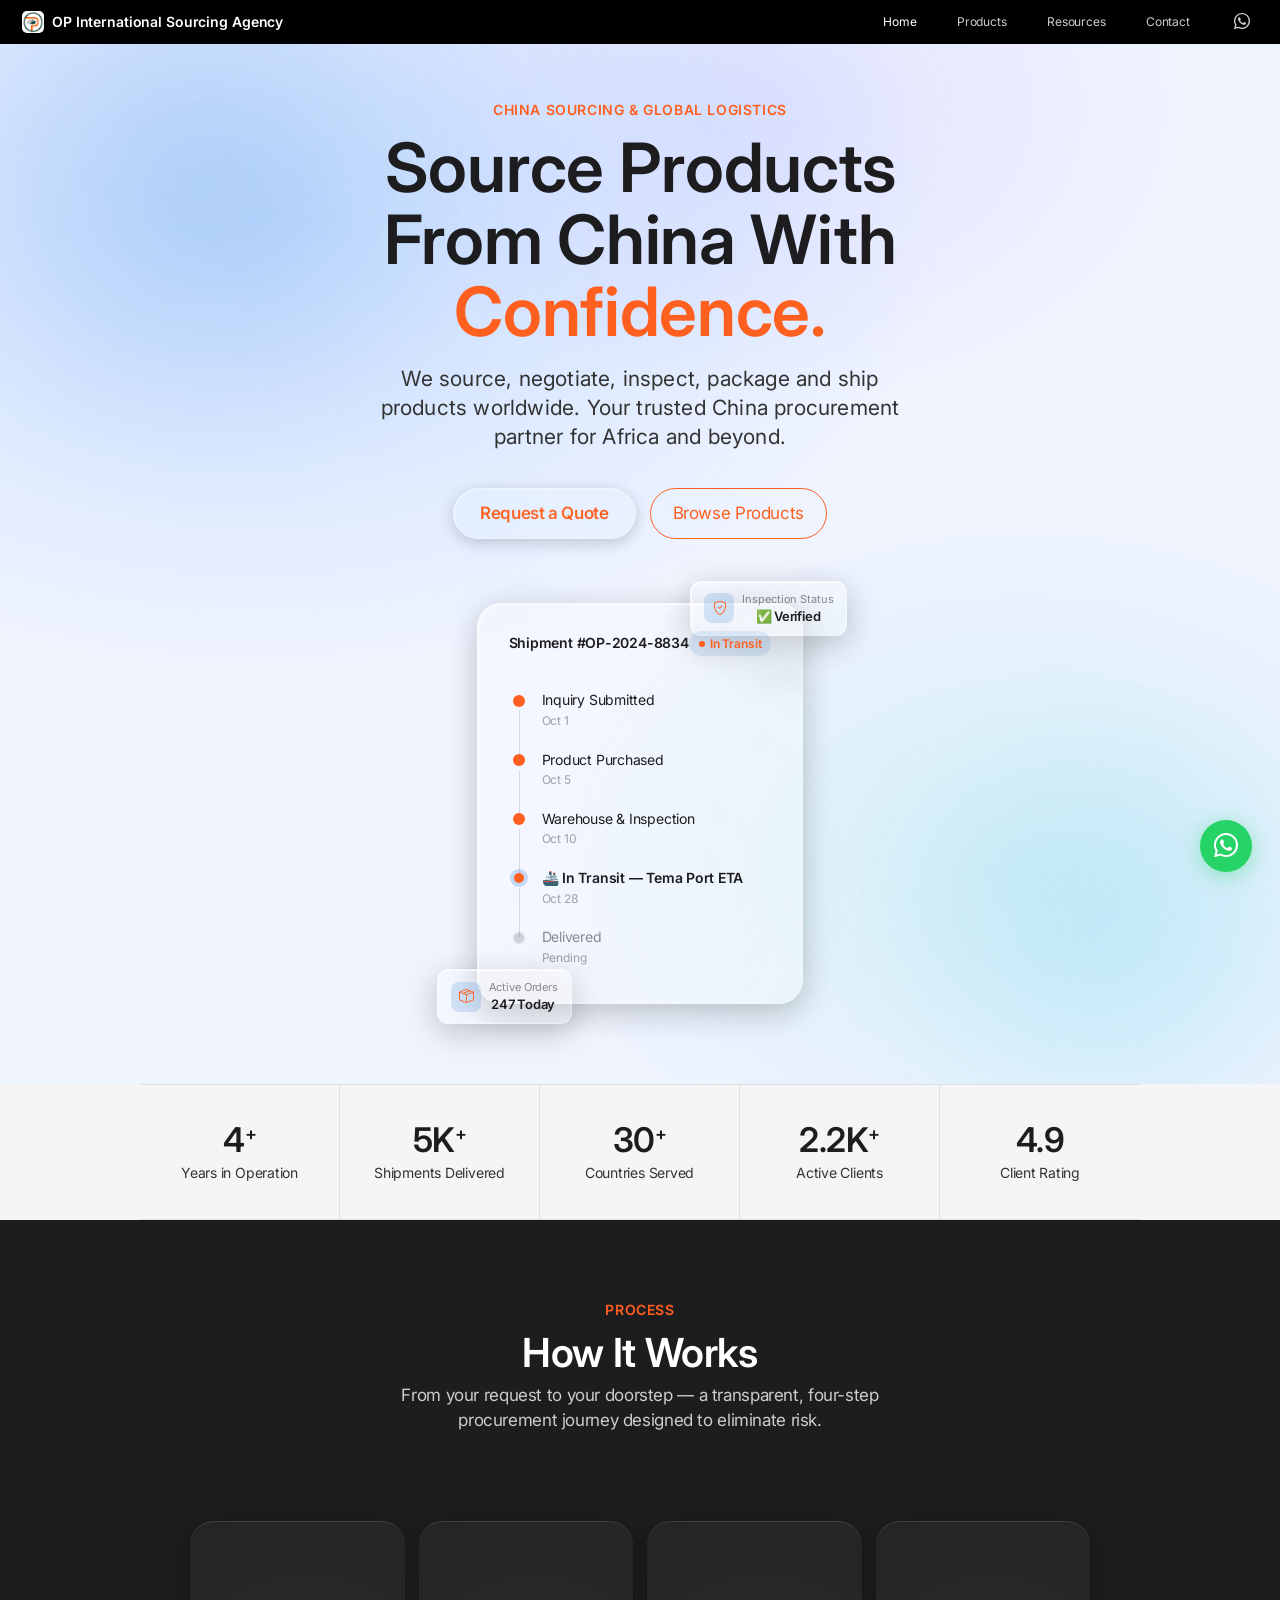
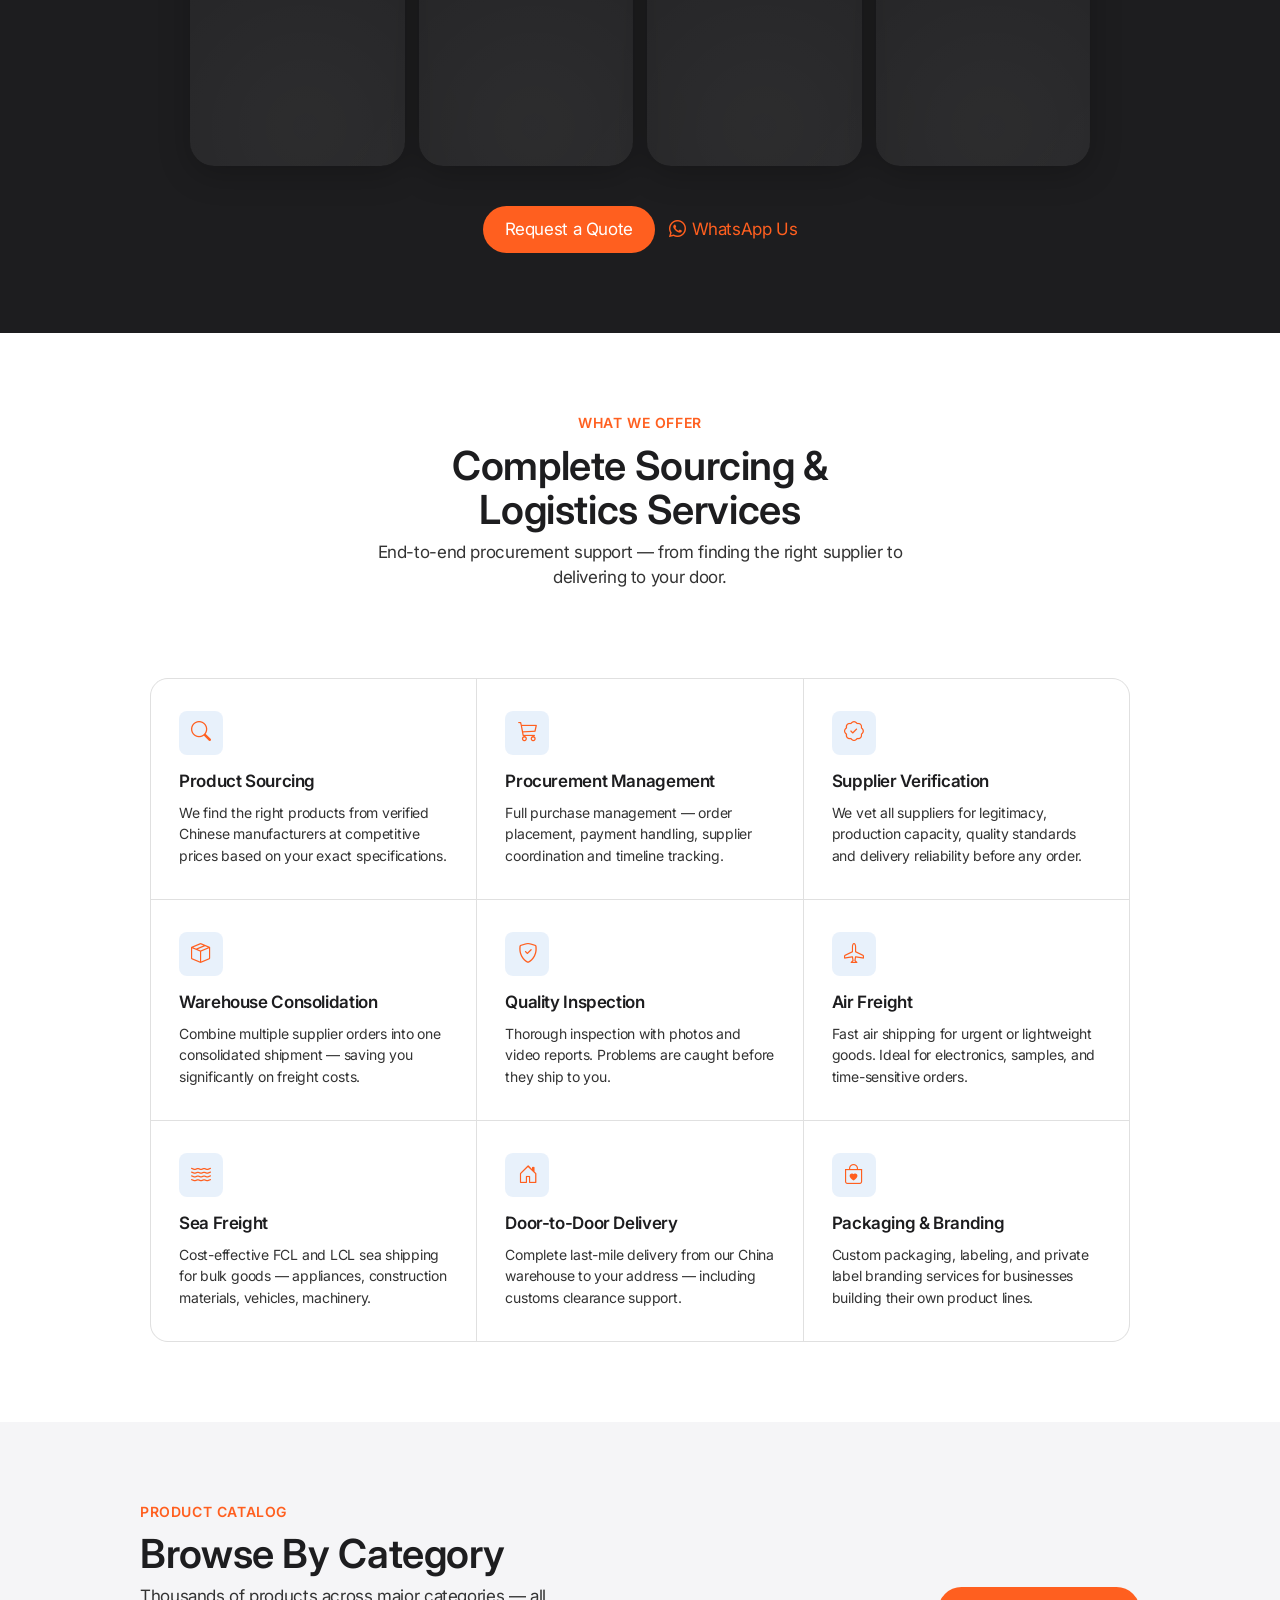
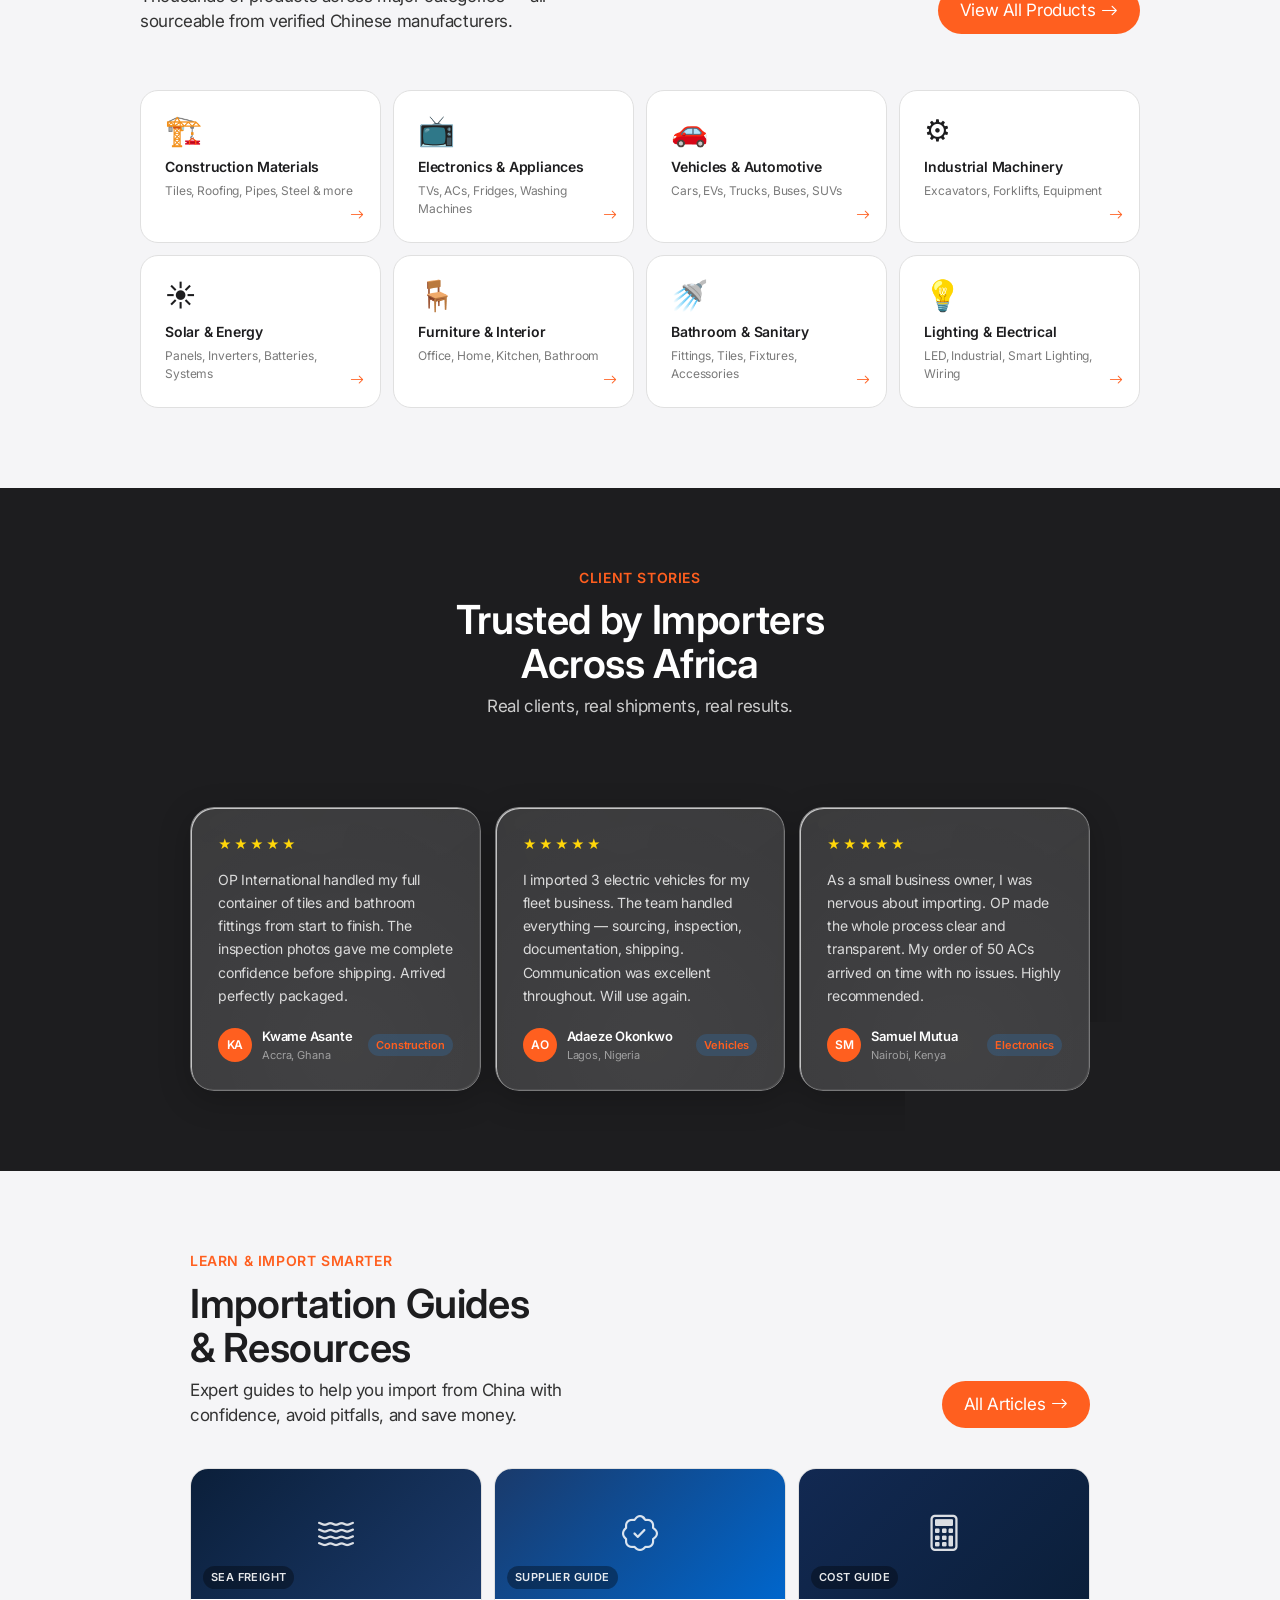
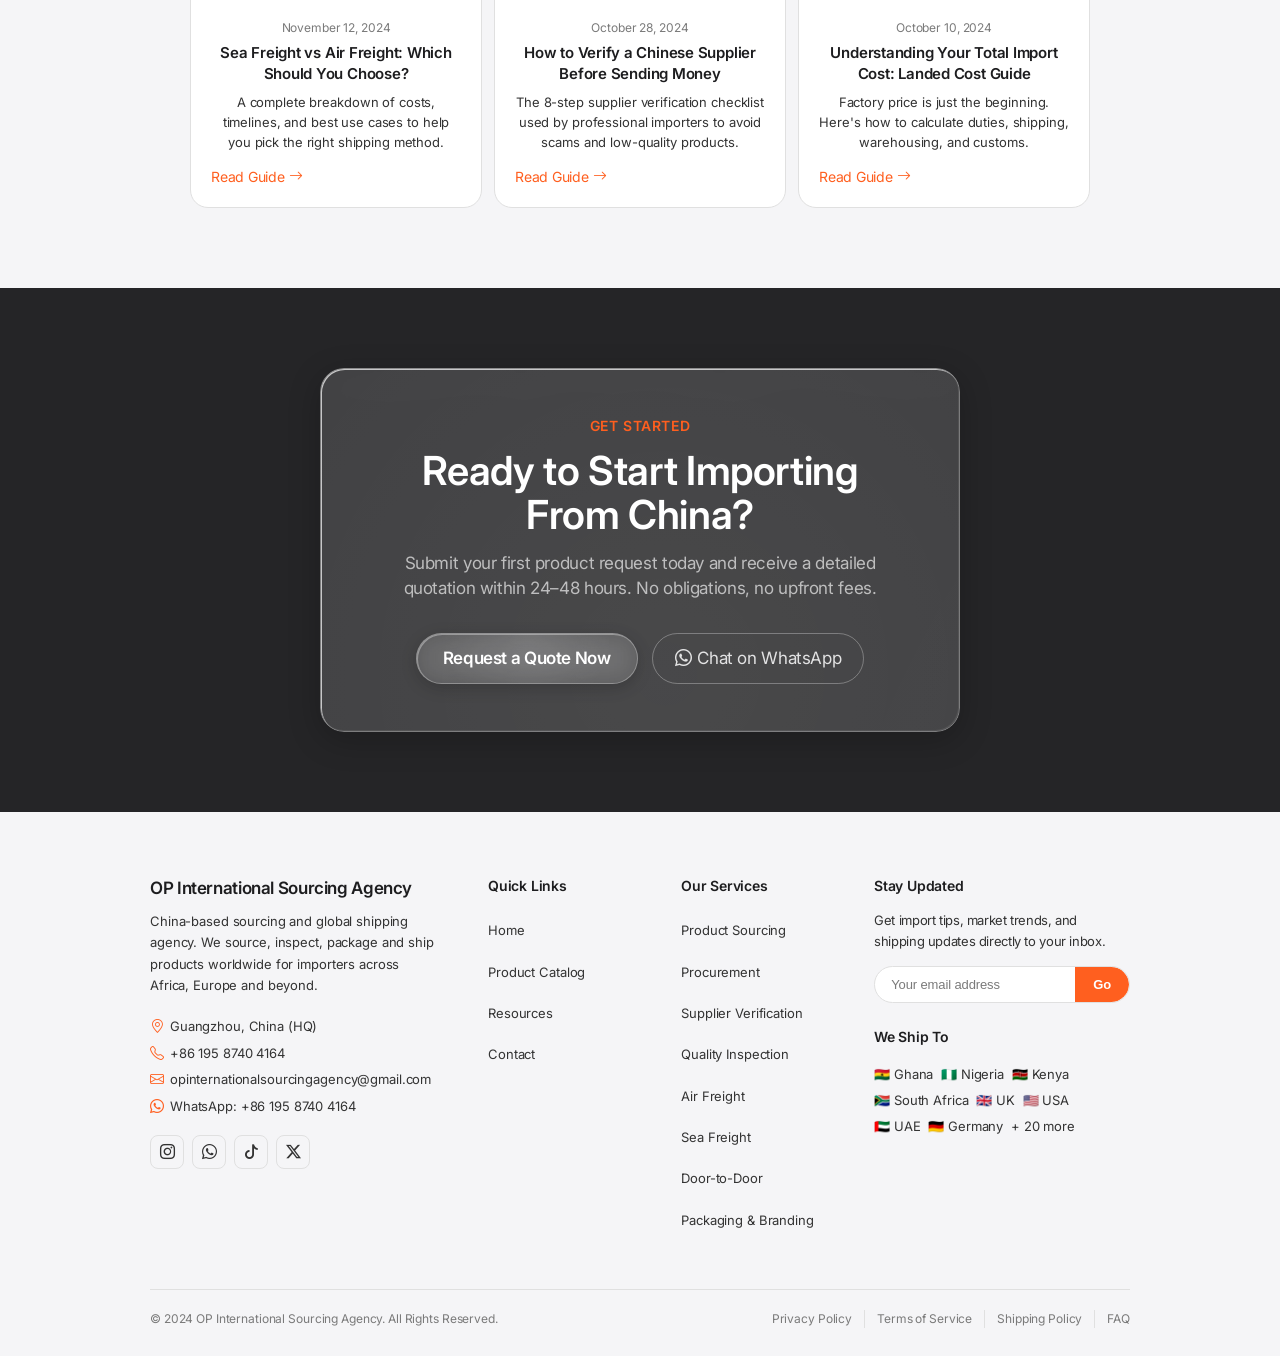
==== commit 457c6ba4: "Styles moved" ====
--- a/index.html
+++ b/index.html
@@ -10,795 +10,7 @@
   <link rel="preconnect" href="https://fonts.gstatic.com" crossorigin>
   <link href="https://fonts.googleapis.com/css2?family=Inter:wght@300;400;600;700&display=swap" rel="stylesheet">
   <link href="https://cdn.jsdelivr.net/npm/bootstrap-icons@1.11.3/font/bootstrap-icons.min.css" rel="stylesheet">
-
-  <style>
-    /* ============================================================
-       SVG GLASS FILTER — defined once, used everywhere
-    ============================================================ */
-    .svg-filters { position: absolute; width: 0; height: 0; overflow: hidden; }
-
-    /* ============================================================
-       DESIGN TOKENS — Apple + Liquid Glass
-    ============================================================ */
-    :root {
-      --color-primary:          #ff5f1f;
-      --color-primary-focus:    #ff5f1f;
-      --color-primary-on-dark:  #ff5f1f;
-
-      --color-canvas:           #ffffff;
-      --color-canvas-parchment: #f5f5f7;
-      --color-surface-pearl:    #fafafc;
-      --color-surface-tile-1:   #1d1d1f;
-      --color-surface-tile-2:   #2a2a2c;
-      --color-surface-tile-3:   #252527;
-      --color-surface-black:    #000000;
-      --color-surface-chip:     rgba(210,210,215,0.64);
-
-      --color-ink:              #1d1d1f;
-      --color-ink-muted-80:     #333333;
-      --color-ink-muted-48:     #7a7a7a;
-      --color-body-muted:       #cccccc;
-      --color-on-dark:          #ffffff;
-
-      --color-hairline:         #e0e0e0;
-      --color-divider-soft:     rgba(0,0,0,0.08);
-
-      --rounded-none:   0px;
-      --rounded-xs:     5px;
-      --rounded-sm:     8px;
-      --rounded-md:     11px;
-      --rounded-lg:     18px;
-      --rounded-xl:     24px;
-      --rounded-pill:   9999px;
-
-      --sp-xxs:     4px;
-      --sp-xs:      8px;
-      --sp-sm:      12px;
-      --sp-md:      17px;
-      --sp-lg:      24px;
-      --sp-xl:      32px;
-      --sp-xxl:     48px;
-      --sp-section: 80px;
-
-      --shadow-product: rgba(0,0,0,0.22) 3px 5px 30px 0;
-
-      /* ---- Glass tokens ---- */
-      --glass-bg-light:   rgba(255,255,255,0.22);
-      --glass-bg-dark:    rgba(255,255,255,0.10);
-      --glass-highlight:  rgba(255,255,255,0.70);
-      --glass-border:     rgba(255,255,255,0.30);
-      --glass-shadow:     0 8px 32px rgba(0,0,0,0.22), 0 1px 0 rgba(255,255,255,0.12) inset;
-    }
-
-    /* ============================================================
-       BASE RESET
-    ============================================================ */
-    *, *::before, *::after { box-sizing: border-box; margin: 0; padding: 0; }
-    html { scroll-behavior: smooth; -webkit-font-smoothing: antialiased; }
-    body {
-      font-family: 'Inter', system-ui, -apple-system, sans-serif;
-      font-size: 17px;
-      font-weight: 400;
-      line-height: 1.47;
-      letter-spacing: -0.374px;
-      color: var(--color-ink);
-      background: var(--color-canvas);
-      overflow-x: hidden;
-    }
-    a  { color: inherit; text-decoration: none; }
-    ul { list-style: none; }
-    img{ display: block; max-width: 100%; }
-
-    /* ============================================================
-       LIQUID GLASS PRIMITIVES
-       Usage: wrap any element with .glass-card structure
-    ============================================================ */
-
-    /* The outer shell — sets stacking context */
-    .glass-card {
-      position: relative;
-      border-radius: var(--rounded-xl);
-      overflow: hidden;
-      box-shadow: var(--glass-shadow);
-      /* border drawn by specular layer so no double-paint */
-    }
-
-    /* Layer 1 — backdrop blur + SVG distortion */
-    .glass-filter {
-      position: absolute; inset: 0;
-      border-radius: inherit;
-      z-index: 1;
-      backdrop-filter: blur(18px) saturate(160%) brightness(1.10);
-      -webkit-backdrop-filter: blur(18px) saturate(160%) brightness(1.10);
-      filter: url(#glass-distortion);
-    }
-
-    /* Layer 2 — animated refraction shimmer */
-    .glass-distortion-overlay {
-      position: absolute; inset: 0;
-      border-radius: inherit;
-      z-index: 2;
-      pointer-events: none;
-      mix-blend-mode: overlay;
-      background:
-        radial-gradient(circle at 18% 28%, rgba(255,255,255,0.07) 0%, transparent 65%),
-        radial-gradient(circle at 82% 72%, rgba(255,255,255,0.05) 0%, transparent 65%);
-      background-size: 300% 300%;
-      animation: floatDistort 12s ease-in-out infinite;
-    }
-    @keyframes floatDistort {
-      0%   { background-position: 0%   0%;   }
-      33%  { background-position: 100% 50%;  }
-      66%  { background-position: 50%  100%; }
-      100% { background-position: 0%   0%;   }
-    }
-
-    /* Layer 3 — tinted fill */
-    .glass-overlay {
-      position: absolute; inset: 0;
-      border-radius: inherit;
-      z-index: 3;
-      background: var(--glass-bg-light);
-    }
-    .glass-card.glass-dark .glass-overlay {
-      background: var(--glass-bg-dark);
-    }
-
-    /* Layer 4 — specular edge highlight */
-    .glass-specular {
-      position: absolute; inset: 0;
-      border-radius: inherit;
-      z-index: 4;
-      box-shadow:
-        inset 1px 1px 0px var(--glass-highlight),
-        inset -1px -1px 0px rgba(255,255,255,0.08);
-      border: 1px solid var(--glass-border);
-      pointer-events: none;
-      transition: box-shadow 0.2s ease;
-    }
-
-    /* Layer 5 — actual content */
-    .glass-content {
-      position: relative;
-      z-index: 5;
-    }
-
-    /* ============================================================
-       BUTTONS
-    ============================================================ */
-    .btn-primary {
-      display: inline-flex; align-items: center; gap: 6px;
-      background: var(--color-primary);
-      color: #fff;
-      font-size: 17px; font-weight: 400; letter-spacing: -0.374px;
-      padding: 11px 22px;
-      border-radius: var(--rounded-pill);
-      border: none; cursor: pointer;
-      transition: transform 0.12s ease, opacity 0.12s ease;
-      white-space: nowrap;
-    }
-    .btn-primary:hover  { opacity: 0.92; }
-    .btn-primary:active { transform: scale(0.95); }
-    .btn-primary:focus-visible { outline: 2px solid var(--color-primary-focus); outline-offset: 3px; }
-
-    /* Glass primary button — for use over hero gradient */
-    .btn-glass {
-      display: inline-flex; align-items: center; gap: 7px;
-      position: relative; overflow: hidden;
-      border-radius: var(--rounded-pill);
-      border: 1px solid var(--glass-border);
-      background: rgba(255,255,255,0.08);
-      backdrop-filter: blur(14px) saturate(160%);
-      -webkit-backdrop-filter: blur(14px) saturate(160%);
-      color: #fff;
-      font-size: 17px; font-weight: 600; letter-spacing: -0.374px;
-      padding: 12px 26px;
-      cursor: pointer;
-      box-shadow: inset 1px 1px 0 rgba(255,255,255,0.35), 0 4px 16px rgba(0,0,0,0.18);
-      transition: transform 0.12s ease, box-shadow 0.2s ease;
-      white-space: nowrap;
-    }
-    .btn-glass::after {
-      content: '';
-      position: absolute; inset: 0;
-      background: radial-gradient(circle at 50% 0%, rgba(255,255,255,0.10) 0%, transparent 70%);
-      pointer-events: none;
-    }
-    .btn-glass:hover  { box-shadow: inset 1px 1px 0 rgba(255,255,255,0.70), 0 6px 24px rgba(0,0,0,0.22); }
-    .btn-glass:active { transform: scale(0.96); }
-
-    .btn-secondary {
-      display: inline-flex; align-items: center; gap: 6px;
-      background: transparent;
-      color: var(--color-primary);
-      font-size: 17px; font-weight: 400; letter-spacing: -0.374px;
-      padding: 10px 22px;
-      border-radius: var(--rounded-pill);
-      border: 1px solid var(--color-primary);
-      cursor: pointer;
-      transition: transform 0.12s ease, background 0.12s ease;
-      white-space: nowrap;
-    }
-    .btn-secondary:hover  { background: rgba(0,102,204,0.06); }
-    .btn-secondary:active { transform: scale(0.95); }
-
-    .btn-utility {
-      display: inline-flex; align-items: center; gap: 5px;
-      background: var(--color-primary);
-      color: #fff;
-      font-size: 14px; font-weight: 400; letter-spacing: -0.224px;
-      padding: 8px 18px;
-      border-radius: var(--rounded-pill);
-      border: none; cursor: pointer;
-      transition: transform 0.12s ease, opacity 0.12s ease;
-      white-space: nowrap;
-    }
-    .btn-utility:hover  { opacity: 0.90; }
-    .btn-utility:active { transform: scale(0.95); }
-
-    /* ============================================================
-       GLOBAL NAV — 44px true black
-    ============================================================ */
-    .global-nav {
-      position: fixed; top: 0; left: 0; right: 0; z-index: 1000;
-      height: 44px;
-      background: var(--color-surface-black);
-      display: flex; align-items: center;
-    }
-    .global-nav-inner {
-      max-width: 1440px; margin: 0 auto; width: 100%;
-      padding: 0 22px;
-      display: flex; align-items: center; justify-content: space-between;
-    }
-    .nav-logo {
-      display: flex; align-items: center; gap: 8px;
-      color: var(--color-on-dark);
-      font-size: 14px; font-weight: 600; letter-spacing: -0.12px;
-    }
-    .nav-logo-mark {
-      width: 22px; height: 22px;
-      border-radius: var(--rounded-xs); object-fit: cover;
-    }
-    .nav-links { display: flex; align-items: center; }
-    .nav-links a {
-      color: rgba(255,255,255,0.80);
-      font-size: 12px; letter-spacing: -0.12px;
-      padding: 0 14px; height: 44px;
-      display: flex; align-items: center;
-      transition: color 0.15s;
-    }
-    .nav-links a:hover, .nav-links a.active { color: #fff; }
-    .nav-actions { display: flex; align-items: center; gap: 10px; }
-    .nav-icon-btn {
-      color: rgba(255,255,255,0.80); font-size: 16px;
-      width: 32px; height: 32px;
-      display: flex; align-items: center; justify-content: center;
-      border-radius: var(--rounded-sm);
-      transition: color 0.15s;
-    }
-    .nav-icon-btn:hover { color: #fff; }
-    .nav-hamburger {
-      display: none;
-      background: none; border: none; cursor: pointer;
-      color: rgba(255,255,255,0.80); font-size: 20px; padding: 4px;
-    }
-    .mobile-nav-drawer {
-      display: none;
-      position: fixed; top: 44px; left: 0; right: 0; z-index: 999;
-      background: rgba(0,0,0,0.96);
-      padding: 16px 22px 24px;
-      flex-direction: column; gap: 4px;
-    }
-    .mobile-nav-drawer.open { display: flex; }
-    .mobile-nav-drawer a {
-      color: rgba(255,255,255,0.85);
-      font-size: 17px; letter-spacing: -0.374px;
-      padding: 10px 0;
-      border-bottom: 1px solid rgba(255,255,255,0.08);
-      display: flex; align-items: center; justify-content: space-between;
-    }
-    .mobile-nav-drawer a:last-child { border-bottom: none; }
-
-    /* ============================================================
-       SUB-NAV — frosted glass
-    ============================================================ */
-    .sub-nav {
-      position: sticky; top: 44px; z-index: 900;
-      height: 52px;
-      background: rgba(245,245,247,0.80);
-      backdrop-filter: saturate(180%) blur(20px);
-      -webkit-backdrop-filter: saturate(180%) blur(20px);
-      border-bottom: 1px solid rgba(0,0,0,0.08);
-      display: flex; align-items: center;
-    }
-    .sub-nav-inner {
-      max-width: 1440px; margin: 0 auto; width: 100%;
-      padding: 0 22px;
-      display: flex; align-items: center; justify-content: space-between;
-    }
-    .sub-nav-title { font-size: 21px; font-weight: 600; letter-spacing: 0.231px; color: var(--color-ink); }
-    .sub-nav-links { display: flex; align-items: center; justify-content: center; gap: 2px; flex: 1; }
-    .sub-nav-links a {
-      font-size: 14px; letter-spacing: -0.224px; color: var(--color-ink);
-      padding: 6px 12px; border-radius: var(--rounded-pill);
-      transition: background 0.15s;
-    }
-    .sub-nav-links a:hover { background: rgba(0,0,0,0.06); }
-
-    /* ============================================================
-       TILE SYSTEM
-    ============================================================ */
-    .tile {
-      width: 100%; padding: var(--sp-section) 22px;
-      display: flex; flex-direction: column; align-items: center; text-align: center;
-    }
-    .tile-light     { background: var(--color-canvas); }
-    .tile-parchment { background: var(--color-canvas-parchment); }
-    .tile-dark      { background: var(--color-surface-tile-1); }
-    .tile-dark-2    { background: var(--color-surface-tile-2); }
-    .tile-dark-3    { background: var(--color-surface-tile-3); }
-
-    .tile-eyebrow {
-      font-size: 14px; font-weight: 600; letter-spacing: 0.6px;
-      text-transform: uppercase; color: var(--color-primary); margin-bottom: 10px;
-    }
-    .tile-eyebrow-dark { color: var(--color-primary-on-dark); }
-    .tile-headline { margin-bottom: 8px; }
-    .tile-subhead  { margin-bottom: 32px; max-width: 580px; }
-    .tile-ctas { display: flex; flex-wrap: wrap; justify-content: center; gap: 14px; }
-
-    /* t-* typography */
-    .t-hero       { font-size: 56px; font-weight: 600; line-height: 1.07; letter-spacing: -0.28px; }
-    .t-display    { font-size: 40px; font-weight: 600; line-height: 1.10; }
-    .t-display-md { font-size: 34px; font-weight: 600; line-height: 1.47; letter-spacing: -0.374px; }
-    .t-lead       { font-size: 28px; font-weight: 400; line-height: 1.14; }
-    .t-tagline    { font-size: 21px; font-weight: 600; line-height: 1.19; }
-    .t-body       { font-size: 17px; font-weight: 400; line-height: 1.47; letter-spacing: -0.374px; }
-    .t-caption    { font-size: 14px; font-weight: 400; line-height: 1.43; letter-spacing: -0.224px; }
-    .t-fine       { font-size: 12px; font-weight: 400; line-height: 1.0;  letter-spacing: -0.12px; }
-
-    /* ============================================================
-       HERO — aurora gradient background so glass reads clearly
-    ============================================================ */
-    .hero-tile {
-      min-height: calc(100vh - 96px);
-      padding-top: calc(var(--sp-section) + 20px);
-      padding-bottom: var(--sp-section);
-      position: relative; overflow: hidden;
-      display: flex; flex-direction: column;
-      align-items: center; justify-content: center;
-      text-align: center;
-
-      /* Rich aurora backdrop — glass needs something to distort */
-      background:
-        radial-gradient(ellipse 90% 70% at 20% 20%, rgba(0,112,255,0.18) 0%, transparent 60%),
-        radial-gradient(ellipse 70% 60% at 80% 80%, rgba(0,200,180,0.12) 0%, transparent 55%),
-        radial-gradient(ellipse 60% 50% at 60% 10%, rgba(100,80,255,0.10) 0%, transparent 55%),
-        #f0f4ff;
-    }
-    /* Animated aurora orbs */
-    .hero-tile::before, .hero-tile::after {
-      content: '';
-      position: absolute; border-radius: 50%;
-      pointer-events: none; z-index: 0;
-      animation: orb-drift 18s ease-in-out infinite alternate;
-    }
-    .hero-tile::before {
-      width: 600px; height: 600px;
-      top: -120px; left: -100px;
-      background: radial-gradient(circle, rgba(0,102,204,0.14) 0%, transparent 70%);
-      filter: blur(48px);
-    }
-    .hero-tile::after {
-      width: 500px; height: 500px;
-      bottom: -100px; right: -80px;
-      background: radial-gradient(circle, rgba(0,180,255,0.12) 0%, transparent 70%);
-      filter: blur(40px);
-      animation-delay: -8s;
-    }
-    @keyframes orb-drift {
-      from { transform: translate(0,0) scale(1); }
-      to   { transform: translate(40px, 30px) scale(1.08); }
-    }
-    .hero-tile > * { position: relative; z-index: 1; }
-
-    .hero-title {
-      font-size: clamp(38px, 5.5vw, 68px);
-      font-weight: 600; line-height: 1.06; letter-spacing: -0.3px;
-      color: var(--color-ink); margin-bottom: 18px; max-width: 760px;
-    }
-    .hero-title .accent { color: var(--color-primary); }
-    .hero-sub {
-      font-size: 21px; font-weight: 400; line-height: 1.38; letter-spacing: 0.196px;
-      color: var(--color-ink-muted-80); max-width: 520px; margin-bottom: 36px;
-    }
-    .hero-ctas { display: flex; flex-wrap: wrap; justify-content: center; gap: 14px; margin-bottom: 64px; }
-
-    /* ---- GLASS TRACKER CARD ---- */
-    .tracker-wrap { position: relative; margin: 0 48px; }
-    .tracker-card {
-      width: 100%; max-width: 460px;
-      padding: 28px 32px;
-      text-align: left;
-    }
-    .tracker-header {
-      display: flex; align-items: center; justify-content: space-between;
-      margin-bottom: 24px;
-    }
-    .tracker-id { font-size: 14px; font-weight: 600; letter-spacing: -0.224px; color: var(--color-ink); }
-    .tracker-badge {
-      display: inline-flex; align-items: center; gap: 5px;
-      font-size: 12px; font-weight: 600; letter-spacing: -0.12px;
-      color: var(--color-primary);
-      background: rgba(0,102,204,0.10);
-      padding: 4px 10px; border-radius: var(--rounded-pill);
-    }
-    .tracker-badge .dot {
-      width: 6px; height: 6px; border-radius: 50%;
-      background: var(--color-primary);
-      animation: pulse-dot 1.8s ease-in-out infinite;
-    }
-    @keyframes pulse-dot {
-      0%,100% { opacity:1; transform:scale(1); }
-      50%      { opacity:0.4; transform:scale(0.7); }
-    }
-    .stage-list { display: flex; flex-direction: column; }
-    .stage-row  { display: flex; align-items: flex-start; gap: 12px; padding: 10px 0; position: relative; }
-    .stage-row:not(:last-child)::after {
-      content: ''; position: absolute; left: 10px; top: 30px;
-      width: 1px; height: calc(100% - 10px);
-      background: rgba(0,0,0,0.12);
-    }
-    .stage-dot-wrap { flex-shrink:0; width:21px; height:21px; display:flex; align-items:center; justify-content:center; }
-    .stage-dot {
-      width:10px; height:10px; border-radius:50%;
-      background: rgba(0,0,0,0.15);
-      box-shadow: 0 0 0 1px rgba(0,0,0,0.10);
-    }
-    .stage-row.done   .stage-dot { background:var(--color-primary); box-shadow:0 0 0 1px var(--color-primary); }
-    .stage-row.active .stage-dot {
-      background:var(--color-primary);
-      box-shadow:0 0 0 4px rgba(0,102,204,0.20);
-      animation:pulse-ring 1.8s ease-in-out infinite;
-    }
-    @keyframes pulse-ring {
-      0%,100%{ box-shadow:0 0 0 4px rgba(0,102,204,0.20); }
-      50%    { box-shadow:0 0 0 7px rgba(0,102,204,0.06); }
-    }
-    .stage-info { flex:1; }
-    .stage-label { font-size:14px; letter-spacing:-0.224px; color:rgba(29,29,31,0.5); }
-    .stage-row.done   .stage-label { color:var(--color-ink); }
-    .stage-row.active .stage-label { color:var(--color-ink); font-weight:600; }
-    .stage-time { font-size:12px; letter-spacing:-0.12px; color:rgba(29,29,31,0.40); margin-top:1px; }
-
-    /* ---- GLASS FLOATING CHIPS ---- */
-    .fc-chip {
-      position: absolute;
-      display: inline-flex; align-items: center; gap: 8px;
-      padding: 10px 14px;
-      border-radius: var(--rounded-md);
-    }
-    .fc-chip-1 { top: -22px; right: -44px; }
-    .fc-chip-2 { bottom: -20px; left: -40px; }
-    .fc-icon {
-      width: 30px; height: 30px; border-radius: var(--rounded-sm);
-      background: rgba(0,102,204,0.15);
-      color: var(--color-primary);
-      display: flex; align-items: center; justify-content: center;
-      font-size: 14px; flex-shrink: 0;
-    }
-    .fc-label { font-size:11px; letter-spacing:-0.12px; color:rgba(29,29,31,0.50); }
-    .fc-value { font-size:13px; font-weight:600; letter-spacing:-0.224px; color:var(--color-ink); }
-
-    /* ============================================================
-       STATS STRIP
-    ============================================================ */
-    .stats-strip { background: var(--color-canvas-parchment); }
-    .stats-grid {
-      max-width:1000px; margin:0 auto; width:100%;
-      display:grid; grid-template-columns:repeat(5,1fr);
-      border-top:1px solid var(--color-hairline);
-      border-bottom:1px solid var(--color-hairline);
-    }
-    .stat-cell {
-      padding:36px 24px;
-      display:flex; flex-direction:column; align-items:center; text-align:center;
-      border-right:1px solid var(--color-hairline);
-    }
-    .stat-cell:last-child { border-right:none; }
-    .stat-num { font-size:34px; font-weight:600; line-height:1.1; letter-spacing:-0.374px; color:var(--color-ink); }
-    .stat-num sup { font-size:18px; }
-    .stat-lbl { font-size:14px; letter-spacing:-0.224px; color:var(--color-ink-muted-80); margin-top:4px; }
-
-    /* ============================================================
-       HOW IT WORKS — dark tile with glass step cells
-    ============================================================ */
-    .steps-container {
-      width:100%; max-width:900px; margin-top:56px;
-      display:grid; grid-template-columns:repeat(4,1fr);
-      gap:14px;
-    }
-    /* Each step is a glass-card */
-    .step-glass {
-      padding: 28px 20px;
-      display: flex; flex-direction: column; align-items: center; text-align: center;
-    }
-    .step-num-badge {
-      width:44px; height:44px; border-radius:50%;
-      border:1px solid rgba(255,255,255,0.20);
-      display:flex; align-items:center; justify-content:center;
-      color:var(--color-primary-on-dark); font-size:18px;
-      margin-bottom:16px; flex-shrink:0;
-    }
-    .step-title { font-size:14px; font-weight:600; letter-spacing:-0.224px; color:#fff; margin-bottom:8px; }
-    .step-desc  { font-size:13px; letter-spacing:-0.12px; line-height:1.55; color:rgba(255,255,255,0.60); }
-
-    /* ============================================================
-       SERVICES — light tile grid
-    ============================================================ */
-    .services-grid {
-      width:100%; max-width:980px; margin-top:56px;
-      display:grid; grid-template-columns:repeat(3,1fr);
-      gap:1px; background:var(--color-hairline);
-      border:1px solid var(--color-hairline); border-radius:var(--rounded-lg); overflow:hidden;
-    }
-    .service-cell {
-      background:var(--color-canvas); padding:32px 28px;
-      display:flex; flex-direction:column; align-items:flex-start; text-align:left;
-      transition:background 0.2s;
-    }
-    .service-cell:hover { background:var(--color-canvas-parchment); }
-    .service-icon-wrap {
-      width:44px; height:44px; border-radius:var(--rounded-sm);
-      background:rgba(0,102,204,0.09); color:var(--color-primary);
-      display:flex; align-items:center; justify-content:center; font-size:20px; margin-bottom:14px;
-    }
-    .service-name { font-size:17px; font-weight:600; letter-spacing:-0.374px; color:var(--color-ink); margin-bottom:8px; }
-    .service-desc { font-size:14px; line-height:1.55; letter-spacing:-0.224px; color:var(--color-ink-muted-80); }
-
-    /* ============================================================
-       CATEGORIES — parchment tile
-    ============================================================ */
-    .cat-grid {
-      width:100%; max-width:1000px; margin-top:56px;
-      display:grid; grid-template-columns:repeat(4,1fr); gap:12px;
-    }
-    .cat-card {
-      background:var(--color-canvas); border:1px solid var(--color-hairline);
-      border-radius:var(--rounded-lg); padding:var(--sp-lg);
-      display:flex; flex-direction:column; align-items:flex-start; text-align:left;
-      cursor:pointer; position:relative; overflow:hidden;
-      transition:transform 0.2s ease, box-shadow 0.2s ease;
-    }
-    .cat-card:hover { transform:translateY(-3px); box-shadow:0 12px 28px rgba(0,0,0,0.10); }
-    .cat-card:active{ transform:scale(0.97); }
-    .cat-emoji { font-size:30px; margin-bottom:12px; line-height:1; }
-    .cat-name  { font-size:14px; font-weight:600; letter-spacing:-0.224px; color:var(--color-ink); margin-bottom:4px; }
-    .cat-sub   { font-size:12px; letter-spacing:-0.12px; color:var(--color-ink-muted-48); line-height:1.5; }
-    .cat-arrow { position:absolute; bottom:16px; right:16px; color:var(--color-primary); font-size:14px; }
-
-    /* ============================================================
-       TESTIMONIALS — dark tile, glass cards
-    ============================================================ */
-    .testi-grid {
-      width:100%; max-width:900px; margin-top:56px;
-      display:grid; grid-template-columns:repeat(3,1fr); gap:14px;
-    }
-    .testi-glass {
-      padding:28px;
-      display:flex; flex-direction:column; text-align:left;
-    }
-    .testi-stars { color:#FFD60A; font-size:13px; letter-spacing:2px; margin-bottom:14px; }
-    .testi-text  { font-size:14px; line-height:1.65; letter-spacing:-0.224px; color:rgba(255,255,255,0.82); flex:1; margin-bottom:20px; }
-    .testi-author{ display:flex; align-items:center; gap:10px; }
-    .testi-avatar{
-      width:34px; height:34px; border-radius:50%;
-      background:var(--color-primary); color:#fff;
-      font-size:12px; font-weight:600;
-      display:flex; align-items:center; justify-content:center; flex-shrink:0;
-    }
-    .testi-name  { font-size:13px; font-weight:600; letter-spacing:-0.224px; color:#fff; }
-    .testi-loc   { font-size:11px; letter-spacing:-0.12px; color:rgba(255,255,255,0.50); margin-top:1px; }
-    .testi-badge {
-      margin-left:auto;
-      font-size:11px; font-weight:600; letter-spacing:-0.12px;
-      color:var(--color-primary-on-dark);
-      background:rgba(41,151,255,0.18);
-      padding:3px 8px; border-radius:var(--rounded-pill); white-space:nowrap;
-    }
-
-    /* ============================================================
-       RESOURCES — parchment tile
-    ============================================================ */
-    .blog-header {
-      width:100%; max-width:900px;
-      display:flex; justify-content:space-between; align-items:flex-end;
-      flex-wrap:wrap; gap:20px; margin-bottom:40px; text-align:left;
-    }
-    .blog-grid {
-      width:100%; max-width:900px;
-      display:grid; grid-template-columns:repeat(3,1fr); gap:12px;
-    }
-    .blog-card {
-      background:var(--color-canvas); border:1px solid var(--color-hairline);
-      border-radius:var(--rounded-lg); overflow:hidden;
-      display:flex; flex-direction:column;
-      transition:transform 0.2s ease, box-shadow 0.2s ease;
-    }
-    .blog-card:hover { transform:translateY(-3px); box-shadow:0 12px 28px rgba(0,0,0,0.09); }
-    .blog-thumb {
-      height:130px; display:flex; flex-direction:column;
-      align-items:center; justify-content:center; position:relative;
-    }
-    .blog-thumb-icon { font-size:36px; opacity:0.85; }
-    .blog-cat-tag {
-      position:absolute; bottom:10px; left:12px;
-      font-size:11px; font-weight:600; letter-spacing:0.4px; text-transform:uppercase;
-      color:rgba(255,255,255,0.9); background:rgba(0,0,0,0.35);
-      padding:3px 8px; border-radius:var(--rounded-pill);
-    }
-    .blog-body  { padding:20px; flex:1; display:flex; flex-direction:column; }
-    .blog-date  { font-size:12px; letter-spacing:-0.12px; color:var(--color-ink-muted-48); margin-bottom:6px; }
-    .blog-title { font-size:15px; font-weight:600; line-height:1.4; letter-spacing:-0.224px; color:var(--color-ink); margin-bottom:8px; }
-    .blog-excerpt { font-size:13px; line-height:1.55; letter-spacing:-0.12px; color:var(--color-ink-muted-80); flex:1; margin-bottom:14px; }
-    .blog-read  { font-size:14px; letter-spacing:-0.224px; color:var(--color-primary); display:flex; align-items:center; gap:4px; }
-
-    /* ============================================================
-       CTA BAND — dark tile with glass CTA box
-    ============================================================ */
-    .cta-tile { background: var(--color-surface-tile-3); }
-    .cta-glass-box {
-      max-width:640px; width:100%;
-      padding: 48px 40px;
-      text-align:center;
-    }
-
-    /* ============================================================
-       FOOTER
-    ============================================================ */
-    .site-footer { background:var(--color-canvas-parchment); padding:64px 22px 0; }
-    .footer-inner { max-width:980px; margin:0 auto; }
-    .footer-grid { display:grid; grid-template-columns:2fr 1fr 1fr 1.5fr; gap:48px; padding-bottom:48px; }
-    .footer-brand-name { font-size:17px; font-weight:600; letter-spacing:-0.374px; color:var(--color-ink); margin-bottom:10px; }
-    .footer-desc { font-size:13px; line-height:1.65; letter-spacing:-0.12px; color:var(--color-ink-muted-80); margin-bottom:20px; }
-    .footer-contact p {
-      font-size:13px; letter-spacing:-0.12px; color:var(--color-ink-muted-80);
-      display:flex; align-items:center; gap:6px; margin-bottom:6px;
-    }
-    .footer-contact p i { color:var(--color-primary); font-size:14px; flex-shrink:0; }
-    .footer-social { display:flex; gap:8px; margin-top:18px; }
-    .footer-social a {
-      width:34px; height:34px; border:1px solid var(--color-hairline);
-      border-radius:var(--rounded-sm);
-      display:flex; align-items:center; justify-content:center;
-      color:var(--color-ink-muted-80); font-size:15px;
-      transition:background 0.15s, color 0.15s;
-    }
-    .footer-social a:hover { background:var(--color-primary); color:#fff; border-color:var(--color-primary); }
-    .footer-col h5 { font-size:14px; font-weight:600; letter-spacing:-0.224px; color:var(--color-ink); margin-bottom:14px; }
-    .footer-links { display:flex; flex-direction:column; }
-    .footer-links a {
-      font-size:13px; letter-spacing:-0.12px; color:var(--color-ink-muted-80);
-      padding:5px 0; line-height:2.41; display:block; transition:color 0.15s;
-    }
-    .footer-links a:hover { color:var(--color-primary); }
-    .footer-email-input {
-      display:flex; border:1px solid var(--color-hairline);
-      border-radius:var(--rounded-pill); overflow:hidden;
-      background:var(--color-canvas); margin-bottom:24px;
-    }
-    .footer-email-input input {
-      flex:1; border:none; outline:none; padding:10px 16px;
-      font-size:13px; letter-spacing:-0.12px; color:var(--color-ink); background:transparent;
-    }
-    .footer-email-input input::placeholder { color:var(--color-ink-muted-48); }
-    .footer-email-input button {
-      background:var(--color-primary); color:#fff; border:none; cursor:pointer;
-      padding:10px 18px; font-size:13px; font-weight:600; letter-spacing:-0.12px;
-      border-radius:0 var(--rounded-pill) var(--rounded-pill) 0; transition:opacity 0.15s;
-    }
-    .footer-email-input button:hover { opacity:0.88; }
-    .ships-to { font-size:13px; letter-spacing:-0.12px; color:var(--color-ink-muted-80); line-height:2.0; }
-    .footer-bottom {
-      border-top:1px solid var(--color-hairline); padding:20px 0 28px;
-      display:flex; align-items:center; justify-content:space-between; flex-wrap:wrap; gap:12px;
-    }
-    .footer-bottom p { font-size:12px; letter-spacing:-0.12px; color:var(--color-ink-muted-48); }
-    .footer-bottom-links { display:flex; flex-wrap:wrap; }
-    .footer-bottom-links a {
-      font-size:12px; letter-spacing:-0.12px; color:var(--color-ink-muted-48);
-      padding:0 12px; border-right:1px solid var(--color-hairline); transition:color 0.15s;
-    }
-    .footer-bottom-links a:last-child { border-right:none; padding-right:0; }
-    .footer-bottom-links a:hover { color:var(--color-primary); }
-
-    /* ============================================================
-       FLOATING ELEMENTS
-    ============================================================ */
-    .wa-float {
-      position:fixed; bottom:28px; right:28px; z-index:800;
-      width:52px; height:52px; border-radius:50%;
-      background:#25D366; color:#fff; font-size:24px;
-      display:flex; align-items:center; justify-content:center;
-      box-shadow:0 4px 20px rgba(37,211,102,0.40);
-      transition:transform 0.2s ease;
-    }
-    .wa-float:hover { transform:scale(1.08); }
-    .scroll-top {
-      position:fixed; bottom:90px; right:28px; z-index:800;
-      width:40px; height:40px; border-radius:50%;
-      background:var(--color-surface-chip);
-      color:var(--color-ink); font-size:16px;
-      display:none; align-items:center; justify-content:center;
-      border:1px solid var(--color-hairline); transition:transform 0.2s;
-    }
-    .scroll-top.show { display:flex; }
-    .scroll-top:hover{ transform:scale(1.08); }
-
-    /* ============================================================
-       SCROLL REVEAL
-    ============================================================ */
-    .reveal {
-      opacity:0; transform:translateY(24px);
-      transition:opacity 0.55s ease, transform 0.55s ease;
-    }
-    .reveal.visible { opacity:1; transform:translateY(0); }
-
-    /* ============================================================
-       RESPONSIVE
-    ============================================================ */
-    @media(max-width:834px){
-      .nav-links    { display:none !important; }
-      .nav-hamburger{ display:block; }
-      .nav-icon-btn { display:none; }
-      .sub-nav-links{ display:none; }
-      .steps-container { grid-template-columns:repeat(2,1fr); }
-      .services-grid   { grid-template-columns:repeat(2,1fr); }
-      .cat-grid        { grid-template-columns:repeat(2,1fr); }
-      .testi-grid      { grid-template-columns:1fr; }
-      .blog-grid       { grid-template-columns:1fr; }
-      .footer-grid     { grid-template-columns:1fr 1fr; }
-      .stats-grid      { grid-template-columns:repeat(3,1fr); }
-      .tracker-wrap    { margin:0; }
-      .fc-chip         { display:none; }
-      .nav-logo        { font-size:12px; }
-      .nav-logo-mark   { width:18px; height:18px; }
-    }
-    @media(max-width:640px){
-      .hero-title { font-size:34px; }
-      .hero-sub { font-size:15px; }
-      .hero-ctas { flex-direction:column; width:100%; }
-      .btn-glass, .btn-secondary { width:100%; justify-content:center; }
-      .tile       { padding:48px 16px; }
-      .steps-container { grid-template-columns:1fr; }
-      .services-grid   { grid-template-columns:1fr; }
-      .cat-grid        { grid-template-columns:repeat(2,1fr); }
-      .stats-grid      { grid-template-columns:repeat(2,1fr); }
-      .footer-grid     { grid-template-columns:1fr; }
-      .footer-bottom   { flex-direction:column; text-align:center; }
-      .footer-bottom-links { justify-content:center; }
-      .cta-glass-box   { padding:32px 20px; }
-      .global-nav-inner { padding:0 14px; }
-      .nav-logo { gap:6px; }
-      .t-hero { font-size:42px; }
-      .t-display-md { font-size:26px; }
-      .t-tagline { font-size:18px; }
-    }
-    @media(max-width:419px){
-      .hero-title { font-size:28px; }
-      .t-display  { font-size:24px; }
-      .cat-grid   { grid-template-columns:1fr; }
-      .tile { padding:40px 12px; }
-      .global-nav { height:40px; }
-      .nav-logo { font-size:11px; }
-      .nav-logo-mark { width:16px; height:16px; }
-      .nav-hamburger { font-size:18px; }
-      .mobile-nav-drawer { top:40px; }
-      .t-hero { font-size:24px; line-height:1.15; }
-      .hero-ctas { gap:10px; }
-      .btn-glass, .btn-secondary { font-size:14px; padding:10px 20px; }
-    }
-  </style>
+  <link href="assets/css/main2.css" rel="stylesheet">
 </head>
 <body>
 
@@ -871,7 +83,7 @@
 
   <div class="hero-ctas reveal" style="transition-delay:.20s">
     <!-- Glass primary + solid secondary -->
-    <a href="products.html" class="btn-glass">Request a Quote</a>
+    <a href="products.html" class="btn-glass" style="color:#ff5f1f;">Request a Quote</a>
     <a href="products.html" class="btn-secondary">Browse Products</a>
   </div>
 
--- a/assets/css/main2.css
+++ b/assets/css/main2.css
@@ -0,0 +1,787 @@
+
+    /* ============================================================
+       SVG GLASS FILTER — defined once, used everywhere
+    ============================================================ */
+    .svg-filters { position: absolute; width: 0; height: 0; overflow: hidden; }
+
+    /* ============================================================
+       DESIGN TOKENS — Apple + Liquid Glass
+    ============================================================ */
+    :root {
+      --color-primary:          #ff5f1f;
+      --color-primary-focus:    #ff5f1f;
+      --color-primary-on-dark:  #ff5f1f;
+
+      --color-canvas:           #ffffff;
+      --color-canvas-parchment: #f5f5f7;
+      --color-surface-pearl:    #fafafc;
+      --color-surface-tile-1:   #1d1d1f;
+      --color-surface-tile-2:   #2a2a2c;
+      --color-surface-tile-3:   #252527;
+      --color-surface-black:    #000000;
+      --color-surface-chip:     rgba(210,210,215,0.64);
+
+      --color-ink:              #1d1d1f;
+      --color-ink-muted-80:     #333333;
+      --color-ink-muted-48:     #7a7a7a;
+      --color-body-muted:       #cccccc;
+      --color-on-dark:          #ffffff;
+
+      --color-hairline:         #e0e0e0;
+      --color-divider-soft:     rgba(0,0,0,0.08);
+
+      --rounded-none:   0px;
+      --rounded-xs:     5px;
+      --rounded-sm:     8px;
+      --rounded-md:     11px;
+      --rounded-lg:     18px;
+      --rounded-xl:     24px;
+      --rounded-pill:   9999px;
+
+      --sp-xxs:     4px;
+      --sp-xs:      8px;
+      --sp-sm:      12px;
+      --sp-md:      17px;
+      --sp-lg:      24px;
+      --sp-xl:      32px;
+      --sp-xxl:     48px;
+      --sp-section: 80px;
+
+      --shadow-product: rgba(0,0,0,0.22) 3px 5px 30px 0;
+
+      /* ---- Glass tokens ---- */
+      --glass-bg-light:   rgba(255,255,255,0.22);
+      --glass-bg-dark:    rgba(255,255,255,0.10);
+      --glass-highlight:  rgba(255,255,255,0.70);
+      --glass-border:     rgba(255,255,255,0.30);
+      --glass-shadow:     0 8px 32px rgba(0,0,0,0.22), 0 1px 0 rgba(255,255,255,0.12) inset;
+    }
+
+    /* ============================================================
+       BASE RESET
+    ============================================================ */
+    *, *::before, *::after { box-sizing: border-box; margin: 0; padding: 0; }
+    html { scroll-behavior: smooth; -webkit-font-smoothing: antialiased; }
+    body {
+      font-family: 'Inter', system-ui, -apple-system, sans-serif;
+      font-size: 17px;
+      font-weight: 400;
+      line-height: 1.47;
+      letter-spacing: -0.374px;
+      color: var(--color-ink);
+      background: var(--color-canvas);
+      overflow-x: hidden;
+    }
+    a  { color: inherit; text-decoration: none; }
+    ul { list-style: none; }
+    img{ display: block; max-width: 100%; }
+
+    /* ============================================================
+       LIQUID GLASS PRIMITIVES
+       Usage: wrap any element with .glass-card structure
+    ============================================================ */
+
+    /* The outer shell — sets stacking context */
+    .glass-card {
+      position: relative;
+      border-radius: var(--rounded-xl);
+      overflow: hidden;
+      box-shadow: var(--glass-shadow);
+      /* border drawn by specular layer so no double-paint */
+    }
+
+    /* Layer 1 — backdrop blur + SVG distortion */
+    .glass-filter {
+      position: absolute; inset: 0;
+      border-radius: inherit;
+      z-index: 1;
+      backdrop-filter: blur(18px) saturate(160%) brightness(1.10);
+      -webkit-backdrop-filter: blur(18px) saturate(160%) brightness(1.10);
+      filter: url(#glass-distortion);
+    }
+
+    /* Layer 2 — animated refraction shimmer */
+    .glass-distortion-overlay {
+      position: absolute; inset: 0;
+      border-radius: inherit;
+      z-index: 2;
+      pointer-events: none;
+      mix-blend-mode: overlay;
+      background:
+        radial-gradient(circle at 18% 28%, rgba(255,255,255,0.07) 0%, transparent 65%),
+        radial-gradient(circle at 82% 72%, rgba(255,255,255,0.05) 0%, transparent 65%);
+      background-size: 300% 300%;
+      animation: floatDistort 12s ease-in-out infinite;
+    }
+    @keyframes floatDistort {
+      0%   { background-position: 0%   0%;   }
+      33%  { background-position: 100% 50%;  }
+      66%  { background-position: 50%  100%; }
+      100% { background-position: 0%   0%;   }
+    }
+
+    /* Layer 3 — tinted fill */
+    .glass-overlay {
+      position: absolute; inset: 0;
+      border-radius: inherit;
+      z-index: 3;
+      background: var(--glass-bg-light);
+    }
+    .glass-card.glass-dark .glass-overlay {
+      background: var(--glass-bg-dark);
+    }
+
+    /* Layer 4 — specular edge highlight */
+    .glass-specular {
+      position: absolute; inset: 0;
+      border-radius: inherit;
+      z-index: 4;
+      box-shadow:
+        inset 1px 1px 0px var(--glass-highlight),
+        inset -1px -1px 0px rgba(255,255,255,0.08);
+      border: 1px solid var(--glass-border);
+      pointer-events: none;
+      transition: box-shadow 0.2s ease;
+    }
+
+    /* Layer 5 — actual content */
+    .glass-content {
+      position: relative;
+      z-index: 5;
+    }
+
+    /* ============================================================
+       BUTTONS
+    ============================================================ */
+    .btn-primary {
+      display: inline-flex; align-items: center; gap: 6px;
+      background: var(--color-primary);
+      color: #fff;
+      font-size: 17px; font-weight: 400; letter-spacing: -0.374px;
+      padding: 11px 22px;
+      border-radius: var(--rounded-pill);
+      border: none; cursor: pointer;
+      transition: transform 0.12s ease, opacity 0.12s ease;
+      white-space: nowrap;
+    }
+    .btn-primary:hover  { opacity: 0.92; }
+    .btn-primary:active { transform: scale(0.95); }
+    .btn-primary:focus-visible { outline: 2px solid var(--color-primary-focus); outline-offset: 3px; }
+
+    /* Glass primary button — for use over hero gradient */
+    .btn-glass {
+      display: inline-flex; align-items: center; gap: 7px;
+      position: relative; overflow: hidden;
+      border-radius: var(--rounded-pill);
+      border: 1px solid var(--glass-border);
+      background: rgba(255,255,255,0.08);
+      backdrop-filter: blur(14px) saturate(160%);
+      -webkit-backdrop-filter: blur(14px) saturate(160%);
+      color: #fff;
+      font-size: 17px; font-weight: 600; letter-spacing: -0.374px;
+      padding: 12px 26px;
+      cursor: pointer;
+      box-shadow: inset 1px 1px 0 rgba(255,255,255,0.35), 0 4px 16px rgba(0,0,0,0.18);
+      transition: transform 0.12s ease, box-shadow 0.2s ease;
+      white-space: nowrap;
+    }
+    .btn-glass::after {
+      content: '';
+      position: absolute; inset: 0;
+      background: radial-gradient(circle at 50% 0%, rgba(255,255,255,0.10) 0%, transparent 70%);
+      pointer-events: none;
+    }
+    .btn-glass:hover  { box-shadow: inset 1px 1px 0 rgba(255,255,255,0.70), 0 6px 24px rgba(0,0,0,0.22); }
+    .btn-glass:active { transform: scale(0.96); }
+
+    .btn-secondary {
+      display: inline-flex; align-items: center; gap: 6px;
+      background: transparent;
+      color: var(--color-primary);
+      font-size: 17px; font-weight: 400; letter-spacing: -0.374px;
+      padding: 10px 22px;
+      border-radius: var(--rounded-pill);
+      border: 1px solid var(--color-primary);
+      cursor: pointer;
+      transition: transform 0.12s ease, background 0.12s ease;
+      white-space: nowrap;
+    }
+    .btn-secondary:hover  { background: rgba(0,102,204,0.06); }
+    .btn-secondary:active { transform: scale(0.95); }
+
+    .btn-utility {
+      display: inline-flex; align-items: center; gap: 5px;
+      background: var(--color-primary);
+      color: #fff;
+      font-size: 14px; font-weight: 400; letter-spacing: -0.224px;
+      padding: 8px 18px;
+      border-radius: var(--rounded-pill);
+      border: none; cursor: pointer;
+      transition: transform 0.12s ease, opacity 0.12s ease;
+      white-space: nowrap;
+    }
+    .btn-utility:hover  { opacity: 0.90; }
+    .btn-utility:active { transform: scale(0.95); }
+
+    /* ============================================================
+       GLOBAL NAV — 44px true black
+    ============================================================ */
+    .global-nav {
+      position: fixed; top: 0; left: 0; right: 0; z-index: 1000;
+      height: 44px;
+      background: var(--color-surface-black);
+      display: flex; align-items: center;
+    }
+    .global-nav-inner {
+      max-width: 1440px; margin: 0 auto; width: 100%;
+      padding: 0 22px;
+      display: flex; align-items: center; justify-content: space-between;
+    }
+    .nav-logo {
+      display: flex; align-items: center; gap: 8px;
+      color: var(--color-on-dark);
+      font-size: 14px; font-weight: 600; letter-spacing: -0.12px;
+    }
+    .nav-logo-mark {
+      width: 22px; height: 22px;
+      border-radius: var(--rounded-xs); object-fit: cover;
+    }
+    .nav-links { display: flex; align-items: center; }
+    .nav-links a {
+      color: rgba(255,255,255,0.80);
+      font-size: 12px; letter-spacing: -0.12px;
+      padding: 0 14px; height: 44px;
+      display: flex; align-items: center;
+      transition: color 0.15s;
+    }
+    .nav-links a:hover, .nav-links a.active { color: #fff; }
+    .nav-actions { display: flex; align-items: center; gap: 10px; }
+    .nav-icon-btn {
+      color: rgba(255,255,255,0.80); font-size: 16px;
+      width: 32px; height: 32px;
+      display: flex; align-items: center; justify-content: center;
+      border-radius: var(--rounded-sm);
+      transition: color 0.15s;
+    }
+    .nav-icon-btn:hover { color: #fff; }
+    .nav-hamburger {
+      display: none;
+      background: none; border: none; cursor: pointer;
+      color: rgba(255,255,255,0.80); font-size: 20px; padding: 4px;
+    }
+    .mobile-nav-drawer {
+      display: none;
+      position: fixed; top: 44px; left: 0; right: 0; z-index: 999;
+      background: rgba(0,0,0,0.96);
+      padding: 16px 22px 24px;
+      flex-direction: column; gap: 4px;
+    }
+    .mobile-nav-drawer.open { display: flex; }
+    .mobile-nav-drawer a {
+      color: rgba(255,255,255,0.85);
+      font-size: 17px; letter-spacing: -0.374px;
+      padding: 10px 0;
+      border-bottom: 1px solid rgba(255,255,255,0.08);
+      display: flex; align-items: center; justify-content: space-between;
+    }
+    .mobile-nav-drawer a:last-child { border-bottom: none; }
+
+    /* ============================================================
+       SUB-NAV — frosted glass
+    ============================================================ */
+    .sub-nav {
+      position: sticky; top: 44px; z-index: 900;
+      height: 52px;
+      background: rgba(245,245,247,0.80);
+      backdrop-filter: saturate(180%) blur(20px);
+      -webkit-backdrop-filter: saturate(180%) blur(20px);
+      border-bottom: 1px solid rgba(0,0,0,0.08);
+      display: flex; align-items: center;
+    }
+    .sub-nav-inner {
+      max-width: 1440px; margin: 0 auto; width: 100%;
+      padding: 0 22px;
+      display: flex; align-items: center; justify-content: space-between;
+    }
+    .sub-nav-title { font-size: 21px; font-weight: 600; letter-spacing: 0.231px; color: var(--color-ink); }
+    .sub-nav-links { display: flex; align-items: center; justify-content: center; gap: 2px; flex: 1; }
+    .sub-nav-links a {
+      font-size: 14px; letter-spacing: -0.224px; color: var(--color-ink);
+      padding: 6px 12px; border-radius: var(--rounded-pill);
+      transition: background 0.15s;
+    }
+    .sub-nav-links a:hover { background: rgba(0,0,0,0.06); }
+
+    /* ============================================================
+       TILE SYSTEM
+    ============================================================ */
+    .tile {
+      width: 100%; padding: var(--sp-section) 22px;
+      display: flex; flex-direction: column; align-items: center; text-align: center;
+    }
+    .tile-light     { background: var(--color-canvas); }
+    .tile-parchment { background: var(--color-canvas-parchment); }
+    .tile-dark      { background: var(--color-surface-tile-1); }
+    .tile-dark-2    { background: var(--color-surface-tile-2); }
+    .tile-dark-3    { background: var(--color-surface-tile-3); }
+
+    .tile-eyebrow {
+      font-size: 14px; font-weight: 600; letter-spacing: 0.6px;
+      text-transform: uppercase; color: var(--color-primary); margin-bottom: 10px;
+    }
+    .tile-eyebrow-dark { color: var(--color-primary-on-dark); }
+    .tile-headline { margin-bottom: 8px; }
+    .tile-subhead  { margin-bottom: 32px; max-width: 580px; }
+    .tile-ctas { display: flex; flex-wrap: wrap; justify-content: center; gap: 14px; }
+
+    /* t-* typography */
+    .t-hero       { font-size: 56px; font-weight: 600; line-height: 1.07; letter-spacing: -0.28px; }
+    .t-display    { font-size: 40px; font-weight: 600; line-height: 1.10; }
+    .t-display-md { font-size: 34px; font-weight: 600; line-height: 1.47; letter-spacing: -0.374px; }
+    .t-lead       { font-size: 28px; font-weight: 400; line-height: 1.14; }
+    .t-tagline    { font-size: 21px; font-weight: 600; line-height: 1.19; }
+    .t-body       { font-size: 17px; font-weight: 400; line-height: 1.47; letter-spacing: -0.374px; }
+    .t-caption    { font-size: 14px; font-weight: 400; line-height: 1.43; letter-spacing: -0.224px; }
+    .t-fine       { font-size: 12px; font-weight: 400; line-height: 1.0;  letter-spacing: -0.12px; }
+
+    /* ============================================================
+       HERO — aurora gradient background so glass reads clearly
+    ============================================================ */
+    .hero-tile {
+      min-height: calc(100vh - 96px);
+      padding-top: calc(var(--sp-section) + 20px);
+      padding-bottom: var(--sp-section);
+      position: relative; overflow: hidden;
+      display: flex; flex-direction: column;
+      align-items: center; justify-content: center;
+      text-align: center;
+
+      /* Rich aurora backdrop — glass needs something to distort */
+      background:
+        radial-gradient(ellipse 90% 70% at 20% 20%, rgba(0,112,255,0.18) 0%, transparent 60%),
+        radial-gradient(ellipse 70% 60% at 80% 80%, rgba(0,200,180,0.12) 0%, transparent 55%),
+        radial-gradient(ellipse 60% 50% at 60% 10%, rgba(100,80,255,0.10) 0%, transparent 55%),
+        #f0f4ff;
+    }
+    /* Animated aurora orbs */
+    .hero-tile::before, .hero-tile::after {
+      content: '';
+      position: absolute; border-radius: 50%;
+      pointer-events: none; z-index: 0;
+      animation: orb-drift 18s ease-in-out infinite alternate;
+    }
+    .hero-tile::before {
+      width: 600px; height: 600px;
+      top: -120px; left: -100px;
+      background: radial-gradient(circle, rgba(0,102,204,0.14) 0%, transparent 70%);
+      filter: blur(48px);
+    }
+    .hero-tile::after {
+      width: 500px; height: 500px;
+      bottom: -100px; right: -80px;
+      background: radial-gradient(circle, rgba(0,180,255,0.12) 0%, transparent 70%);
+      filter: blur(40px);
+      animation-delay: -8s;
+    }
+    @keyframes orb-drift {
+      from { transform: translate(0,0) scale(1); }
+      to   { transform: translate(40px, 30px) scale(1.08); }
+    }
+    .hero-tile > * { position: relative; z-index: 1; }
+
+    .hero-title {
+      font-size: clamp(38px, 5.5vw, 68px);
+      font-weight: 600; line-height: 1.06; letter-spacing: -0.3px;
+      color: var(--color-ink); margin-bottom: 18px; max-width: 760px;
+    }
+    .hero-title .accent { color: var(--color-primary); }
+    .hero-sub {
+      font-size: 21px; font-weight: 400; line-height: 1.38; letter-spacing: 0.196px;
+      color: var(--color-ink-muted-80); max-width: 520px; margin-bottom: 36px;
+    }
+    .hero-ctas { display: flex; flex-wrap: wrap; justify-content: center; gap: 14px; margin-bottom: 64px; }
+
+    /* ---- GLASS TRACKER CARD ---- */
+    .tracker-wrap { position: relative; margin: 0 48px; }
+    .tracker-card {
+      width: 100%; max-width: 460px;
+      padding: 28px 32px;
+      text-align: left;
+    }
+    .tracker-header {
+      display: flex; align-items: center; justify-content: space-between;
+      margin-bottom: 24px;
+    }
+    .tracker-id { font-size: 14px; font-weight: 600; letter-spacing: -0.224px; color: var(--color-ink); }
+    .tracker-badge {
+      display: inline-flex; align-items: center; gap: 5px;
+      font-size: 12px; font-weight: 600; letter-spacing: -0.12px;
+      color: var(--color-primary);
+      background: rgba(0,102,204,0.10);
+      padding: 4px 10px; border-radius: var(--rounded-pill);
+    }
+    .tracker-badge .dot {
+      width: 6px; height: 6px; border-radius: 50%;
+      background: var(--color-primary);
+      animation: pulse-dot 1.8s ease-in-out infinite;
+    }
+    @keyframes pulse-dot {
+      0%,100% { opacity:1; transform:scale(1); }
+      50%      { opacity:0.4; transform:scale(0.7); }
+    }
+    .stage-list { display: flex; flex-direction: column; }
+    .stage-row  { display: flex; align-items: flex-start; gap: 12px; padding: 10px 0; position: relative; }
+    .stage-row:not(:last-child)::after {
+      content: ''; position: absolute; left: 10px; top: 30px;
+      width: 1px; height: calc(100% - 10px);
+      background: rgba(0,0,0,0.12);
+    }
+    .stage-dot-wrap { flex-shrink:0; width:21px; height:21px; display:flex; align-items:center; justify-content:center; }
+    .stage-dot {
+      width:10px; height:10px; border-radius:50%;
+      background: rgba(0,0,0,0.15);
+      box-shadow: 0 0 0 1px rgba(0,0,0,0.10);
+    }
+    .stage-row.done   .stage-dot { background:var(--color-primary); box-shadow:0 0 0 1px var(--color-primary); }
+    .stage-row.active .stage-dot {
+      background:var(--color-primary);
+      box-shadow:0 0 0 4px rgba(0,102,204,0.20);
+      animation:pulse-ring 1.8s ease-in-out infinite;
+    }
+    @keyframes pulse-ring {
+      0%,100%{ box-shadow:0 0 0 4px rgba(0,102,204,0.20); }
+      50%    { box-shadow:0 0 0 7px rgba(0,102,204,0.06); }
+    }
+    .stage-info { flex:1; }
+    .stage-label { font-size:14px; letter-spacing:-0.224px; color:rgba(29,29,31,0.5); }
+    .stage-row.done   .stage-label { color:var(--color-ink); }
+    .stage-row.active .stage-label { color:var(--color-ink); font-weight:600; }
+    .stage-time { font-size:12px; letter-spacing:-0.12px; color:rgba(29,29,31,0.40); margin-top:1px; }
+
+    /* ---- GLASS FLOATING CHIPS ---- */
+    .fc-chip {
+      position: absolute;
+      display: inline-flex; align-items: center; gap: 8px;
+      padding: 10px 14px;
+      border-radius: var(--rounded-md);
+    }
+    .fc-chip-1 { top: -22px; right: -44px; }
+    .fc-chip-2 { bottom: -20px; left: -40px; }
+    .fc-icon {
+      width: 30px; height: 30px; border-radius: var(--rounded-sm);
+      background: rgba(0,102,204,0.15);
+      color: var(--color-primary);
+      display: flex; align-items: center; justify-content: center;
+      font-size: 14px; flex-shrink: 0;
+    }
+    .fc-label { font-size:11px; letter-spacing:-0.12px; color:rgba(29,29,31,0.50); }
+    .fc-value { font-size:13px; font-weight:600; letter-spacing:-0.224px; color:var(--color-ink); }
+
+    /* ============================================================
+       STATS STRIP
+    ============================================================ */
+    .stats-strip { background: var(--color-canvas-parchment); }
+    .stats-grid {
+      max-width:1000px; margin:0 auto; width:100%;
+      display:grid; grid-template-columns:repeat(5,1fr);
+      border-top:1px solid var(--color-hairline);
+      border-bottom:1px solid var(--color-hairline);
+    }
+    .stat-cell {
+      padding:36px 24px;
+      display:flex; flex-direction:column; align-items:center; text-align:center;
+      border-right:1px solid var(--color-hairline);
+    }
+    .stat-cell:last-child { border-right:none; }
+    .stat-num { font-size:34px; font-weight:600; line-height:1.1; letter-spacing:-0.374px; color:var(--color-ink); }
+    .stat-num sup { font-size:18px; }
+    .stat-lbl { font-size:14px; letter-spacing:-0.224px; color:var(--color-ink-muted-80); margin-top:4px; }
+
+    /* ============================================================
+       HOW IT WORKS — dark tile with glass step cells
+    ============================================================ */
+    .steps-container {
+      width:100%; max-width:900px; margin-top:56px;
+      display:grid; grid-template-columns:repeat(4,1fr);
+      gap:14px;
+    }
+    /* Each step is a glass-card */
+    .step-glass {
+      padding: 28px 20px;
+      display: flex; flex-direction: column; align-items: center; text-align: center;
+    }
+    .step-num-badge {
+      width:44px; height:44px; border-radius:50%;
+      border:1px solid rgba(255,255,255,0.20);
+      display:flex; align-items:center; justify-content:center;
+      color:var(--color-primary-on-dark); font-size:18px;
+      margin-bottom:16px; flex-shrink:0;
+    }
+    .step-title { font-size:14px; font-weight:600; letter-spacing:-0.224px; color:#fff; margin-bottom:8px; }
+    .step-desc  { font-size:13px; letter-spacing:-0.12px; line-height:1.55; color:rgba(255,255,255,0.60); }
+
+    /* ============================================================
+       SERVICES — light tile grid
+    ============================================================ */
+    .services-grid {
+      width:100%; max-width:980px; margin-top:56px;
+      display:grid; grid-template-columns:repeat(3,1fr);
+      gap:1px; background:var(--color-hairline);
+      border:1px solid var(--color-hairline); border-radius:var(--rounded-lg); overflow:hidden;
+    }
+    .service-cell {
+      background:var(--color-canvas); padding:32px 28px;
+      display:flex; flex-direction:column; align-items:flex-start; text-align:left;
+      transition:background 0.2s;
+    }
+    .service-cell:hover { background:var(--color-canvas-parchment); }
+    .service-icon-wrap {
+      width:44px; height:44px; border-radius:var(--rounded-sm);
+      background:rgba(0,102,204,0.09); color:var(--color-primary);
+      display:flex; align-items:center; justify-content:center; font-size:20px; margin-bottom:14px;
+    }
+    .service-name { font-size:17px; font-weight:600; letter-spacing:-0.374px; color:var(--color-ink); margin-bottom:8px; }
+    .service-desc { font-size:14px; line-height:1.55; letter-spacing:-0.224px; color:var(--color-ink-muted-80); }
+
+    /* ============================================================
+       CATEGORIES — parchment tile
+    ============================================================ */
+    .cat-grid {
+      width:100%; max-width:1000px; margin-top:56px;
+      display:grid; grid-template-columns:repeat(4,1fr); gap:12px;
+    }
+    .cat-card {
+      background:var(--color-canvas); border:1px solid var(--color-hairline);
+      border-radius:var(--rounded-lg); padding:var(--sp-lg);
+      display:flex; flex-direction:column; align-items:flex-start; text-align:left;
+      cursor:pointer; position:relative; overflow:hidden;
+      transition:transform 0.2s ease, box-shadow 0.2s ease;
+    }
+    .cat-card:hover { transform:translateY(-3px); box-shadow:0 12px 28px rgba(0,0,0,0.10); }
+    .cat-card:active{ transform:scale(0.97); }
+    .cat-emoji { font-size:30px; margin-bottom:12px; line-height:1; }
+    .cat-name  { font-size:14px; font-weight:600; letter-spacing:-0.224px; color:var(--color-ink); margin-bottom:4px; }
+    .cat-sub   { font-size:12px; letter-spacing:-0.12px; color:var(--color-ink-muted-48); line-height:1.5; }
+    .cat-arrow { position:absolute; bottom:16px; right:16px; color:var(--color-primary); font-size:14px; }
+
+    /* ============================================================
+       TESTIMONIALS — dark tile, glass cards
+    ============================================================ */
+    .testi-grid {
+      width:100%; max-width:900px; margin-top:56px;
+      display:grid; grid-template-columns:repeat(3,1fr); gap:14px;
+    }
+    .testi-glass {
+      padding:28px;
+      display:flex; flex-direction:column; text-align:left;
+    }
+    .testi-stars { color:#FFD60A; font-size:13px; letter-spacing:2px; margin-bottom:14px; }
+    .testi-text  { font-size:14px; line-height:1.65; letter-spacing:-0.224px; color:rgba(255,255,255,0.82); flex:1; margin-bottom:20px; }
+    .testi-author{ display:flex; align-items:center; gap:10px; }
+    .testi-avatar{
+      width:34px; height:34px; border-radius:50%;
+      background:var(--color-primary); color:#fff;
+      font-size:12px; font-weight:600;
+      display:flex; align-items:center; justify-content:center; flex-shrink:0;
+    }
+    .testi-name  { font-size:13px; font-weight:600; letter-spacing:-0.224px; color:#fff; }
+    .testi-loc   { font-size:11px; letter-spacing:-0.12px; color:rgba(255,255,255,0.50); margin-top:1px; }
+    .testi-badge {
+      margin-left:auto;
+      font-size:11px; font-weight:600; letter-spacing:-0.12px;
+      color:var(--color-primary-on-dark);
+      background:rgba(41,151,255,0.18);
+      padding:3px 8px; border-radius:var(--rounded-pill); white-space:nowrap;
+    }
+
+    /* ============================================================
+       RESOURCES — parchment tile
+    ============================================================ */
+    .blog-header {
+      width:100%; max-width:900px;
+      display:flex; justify-content:space-between; align-items:flex-end;
+      flex-wrap:wrap; gap:20px; margin-bottom:40px; text-align:left;
+    }
+    .blog-grid {
+      width:100%; max-width:900px;
+      display:grid; grid-template-columns:repeat(3,1fr); gap:12px;
+    }
+    .blog-card {
+      background:var(--color-canvas); border:1px solid var(--color-hairline);
+      border-radius:var(--rounded-lg); overflow:hidden;
+      display:flex; flex-direction:column;
+      transition:transform 0.2s ease, box-shadow 0.2s ease;
+    }
+    .blog-card:hover { transform:translateY(-3px); box-shadow:0 12px 28px rgba(0,0,0,0.09); }
+    .blog-thumb {
+      height:130px; display:flex; flex-direction:column;
+      align-items:center; justify-content:center; position:relative;
+    }
+    .blog-thumb-icon { font-size:36px; opacity:0.85; }
+    .blog-cat-tag {
+      position:absolute; bottom:10px; left:12px;
+      font-size:11px; font-weight:600; letter-spacing:0.4px; text-transform:uppercase;
+      color:rgba(255,255,255,0.9); background:rgba(0,0,0,0.35);
+      padding:3px 8px; border-radius:var(--rounded-pill);
+    }
+    .blog-body  { padding:20px; flex:1; display:flex; flex-direction:column; }
+    .blog-date  { font-size:12px; letter-spacing:-0.12px; color:var(--color-ink-muted-48); margin-bottom:6px; }
+    .blog-title { font-size:15px; font-weight:600; line-height:1.4; letter-spacing:-0.224px; color:var(--color-ink); margin-bottom:8px; }
+    .blog-excerpt { font-size:13px; line-height:1.55; letter-spacing:-0.12px; color:var(--color-ink-muted-80); flex:1; margin-bottom:14px; }
+    .blog-read  { font-size:14px; letter-spacing:-0.224px; color:var(--color-primary); display:flex; align-items:center; gap:4px; }
+
+    /* ============================================================
+       CTA BAND — dark tile with glass CTA box
+    ============================================================ */
+    .cta-tile { background: var(--color-surface-tile-3); }
+    .cta-glass-box {
+      max-width:640px; width:100%;
+      padding: 48px 40px;
+      text-align:center;
+    }
+
+    /* ============================================================
+       FOOTER
+    ============================================================ */
+    .site-footer { background:var(--color-canvas-parchment); padding:64px 22px 0; }
+    .footer-inner { max-width:980px; margin:0 auto; }
+    .footer-grid { display:grid; grid-template-columns:2fr 1fr 1fr 1.5fr; gap:48px; padding-bottom:48px; }
+    .footer-brand-name { font-size:17px; font-weight:600; letter-spacing:-0.374px; color:var(--color-ink); margin-bottom:10px; }
+    .footer-desc { font-size:13px; line-height:1.65; letter-spacing:-0.12px; color:var(--color-ink-muted-80); margin-bottom:20px; }
+    .footer-contact p {
+      font-size:13px; letter-spacing:-0.12px; color:var(--color-ink-muted-80);
+      display:flex; align-items:center; gap:6px; margin-bottom:6px;
+    }
+    .footer-contact p i { color:var(--color-primary); font-size:14px; flex-shrink:0; }
+    .footer-social { display:flex; gap:8px; margin-top:18px; }
+    .footer-social a {
+      width:34px; height:34px; border:1px solid var(--color-hairline);
+      border-radius:var(--rounded-sm);
+      display:flex; align-items:center; justify-content:center;
+      color:var(--color-ink-muted-80); font-size:15px;
+      transition:background 0.15s, color 0.15s;
+    }
+    .footer-social a:hover { background:var(--color-primary); color:#fff; border-color:var(--color-primary); }
+    .footer-col h5 { font-size:14px; font-weight:600; letter-spacing:-0.224px; color:var(--color-ink); margin-bottom:14px; }
+    .footer-links { display:flex; flex-direction:column; }
+    .footer-links a {
+      font-size:13px; letter-spacing:-0.12px; color:var(--color-ink-muted-80);
+      padding:5px 0; line-height:2.41; display:block; transition:color 0.15s;
+    }
+    .footer-links a:hover { color:var(--color-primary); }
+    .footer-email-input {
+      display:flex; border:1px solid var(--color-hairline);
+      border-radius:var(--rounded-pill); overflow:hidden;
+      background:var(--color-canvas); margin-bottom:24px;
+    }
+    .footer-email-input input {
+      flex:1; border:none; outline:none; padding:10px 16px;
+      font-size:13px; letter-spacing:-0.12px; color:var(--color-ink); background:transparent;
+    }
+    .footer-email-input input::placeholder { color:var(--color-ink-muted-48); }
+    .footer-email-input button {
+      background:var(--color-primary); color:#fff; border:none; cursor:pointer;
+      padding:10px 18px; font-size:13px; font-weight:600; letter-spacing:-0.12px;
+      border-radius:0 var(--rounded-pill) var(--rounded-pill) 0; transition:opacity 0.15s;
+    }
+    .footer-email-input button:hover { opacity:0.88; }
+    .ships-to { font-size:13px; letter-spacing:-0.12px; color:var(--color-ink-muted-80); line-height:2.0; }
+    .footer-bottom {
+      border-top:1px solid var(--color-hairline); padding:20px 0 28px;
+      display:flex; align-items:center; justify-content:space-between; flex-wrap:wrap; gap:12px;
+    }
+    .footer-bottom p { font-size:12px; letter-spacing:-0.12px; color:var(--color-ink-muted-48); }
+    .footer-bottom-links { display:flex; flex-wrap:wrap; }
+    .footer-bottom-links a {
+      font-size:12px; letter-spacing:-0.12px; color:var(--color-ink-muted-48);
+      padding:0 12px; border-right:1px solid var(--color-hairline); transition:color 0.15s;
+    }
+    .footer-bottom-links a:last-child { border-right:none; padding-right:0; }
+    .footer-bottom-links a:hover { color:var(--color-primary); }
+
+    /* ============================================================
+       FLOATING ELEMENTS
+    ============================================================ */
+    .wa-float {
+      position:fixed; bottom:28px; right:28px; z-index:800;
+      width:52px; height:52px; border-radius:50%;
+      background:#25D366; color:#fff; font-size:24px;
+      display:flex; align-items:center; justify-content:center;
+      box-shadow:0 4px 20px rgba(37,211,102,0.40);
+      transition:transform 0.2s ease;
+    }
+    .wa-float:hover { transform:scale(1.08); }
+    .scroll-top {
+      position:fixed; bottom:90px; right:28px; z-index:800;
+      width:40px; height:40px; border-radius:50%;
+      background:var(--color-surface-chip);
+      color:var(--color-ink); font-size:16px;
+      display:none; align-items:center; justify-content:center;
+      border:1px solid var(--color-hairline); transition:transform 0.2s;
+    }
+    .scroll-top.show { display:flex; }
+    .scroll-top:hover{ transform:scale(1.08); }
+
+    /* ============================================================
+       SCROLL REVEAL
+    ============================================================ */
+    .reveal {
+      opacity:0; transform:translateY(24px);
+      transition:opacity 0.55s ease, transform 0.55s ease;
+    }
+    .reveal.visible { opacity:1; transform:translateY(0); }
+
+    /* ============================================================
+       RESPONSIVE
+    ============================================================ */
+    @media(max-width:834px){
+      .nav-links    { display:none !important; }
+      .nav-hamburger{ display:block; }
+      .nav-icon-btn { display:none; }
+      .sub-nav-links{ display:none; }
+      .steps-container { grid-template-columns:repeat(2,1fr); }
+      .services-grid   { grid-template-columns:repeat(2,1fr); }
+      .cat-grid        { grid-template-columns:repeat(2,1fr); }
+      .testi-grid      { grid-template-columns:1fr; }
+      .blog-grid       { grid-template-columns:1fr; }
+      .footer-grid     { grid-template-columns:1fr 1fr; }
+      .stats-grid      { grid-template-columns:repeat(3,1fr); }
+      .tracker-wrap    { margin:0; }
+      .fc-chip         { display:none; }
+      .nav-logo        { font-size:12px; }
+      .nav-logo-mark   { width:18px; height:18px; }
+    }
+    @media(max-width:640px){
+      .hero-title { font-size:34px; }
+      .hero-sub { font-size:15px; }
+      .hero-ctas { flex-direction:column;}
+      .btn-glass, .btn-secondary { width:100%; justify-content:center; }
+      .tile       { padding:48px 16px; }
+      .steps-container { grid-template-columns:1fr; }
+      .services-grid   { grid-template-columns:1fr; }
+      .cat-grid        { grid-template-columns:repeat(2,1fr); }
+      .stats-grid      { grid-template-columns:repeat(2,1fr); }
+      .footer-grid     { grid-template-columns:1fr; }
+      .footer-bottom   { flex-direction:column; text-align:center; }
+      .footer-bottom-links { justify-content:center; }
+      .cta-glass-box   { padding:32px 20px; }
+      .global-nav-inner { padding:0 14px; }
+      .nav-logo { gap:6px; }
+      .t-hero { font-size:42px; }
+      .t-display-md { font-size:26px; }
+      .t-tagline { font-size:18px; }
+    }
+    @media(max-width:419px){
+      .hero-title { font-size:28px; }
+      .t-display  { font-size:24px; }
+      .cat-grid   { grid-template-columns:1fr; }
+      .tile { padding:40px 12px; }
+      .global-nav { height:40px; }
+      .nav-logo { font-size:11px; }
+      .nav-logo-mark { width:16px; height:16px; }
+      .nav-hamburger { font-size:18px; }
+      .mobile-nav-drawer { top:40px; }
+      .t-hero { font-size:24px; line-height:1.15; }
+      .hero-ctas { gap:10px; }
+      .btn-glass, .btn-secondary { font-size:14px; padding:10px 20px; }
+    }
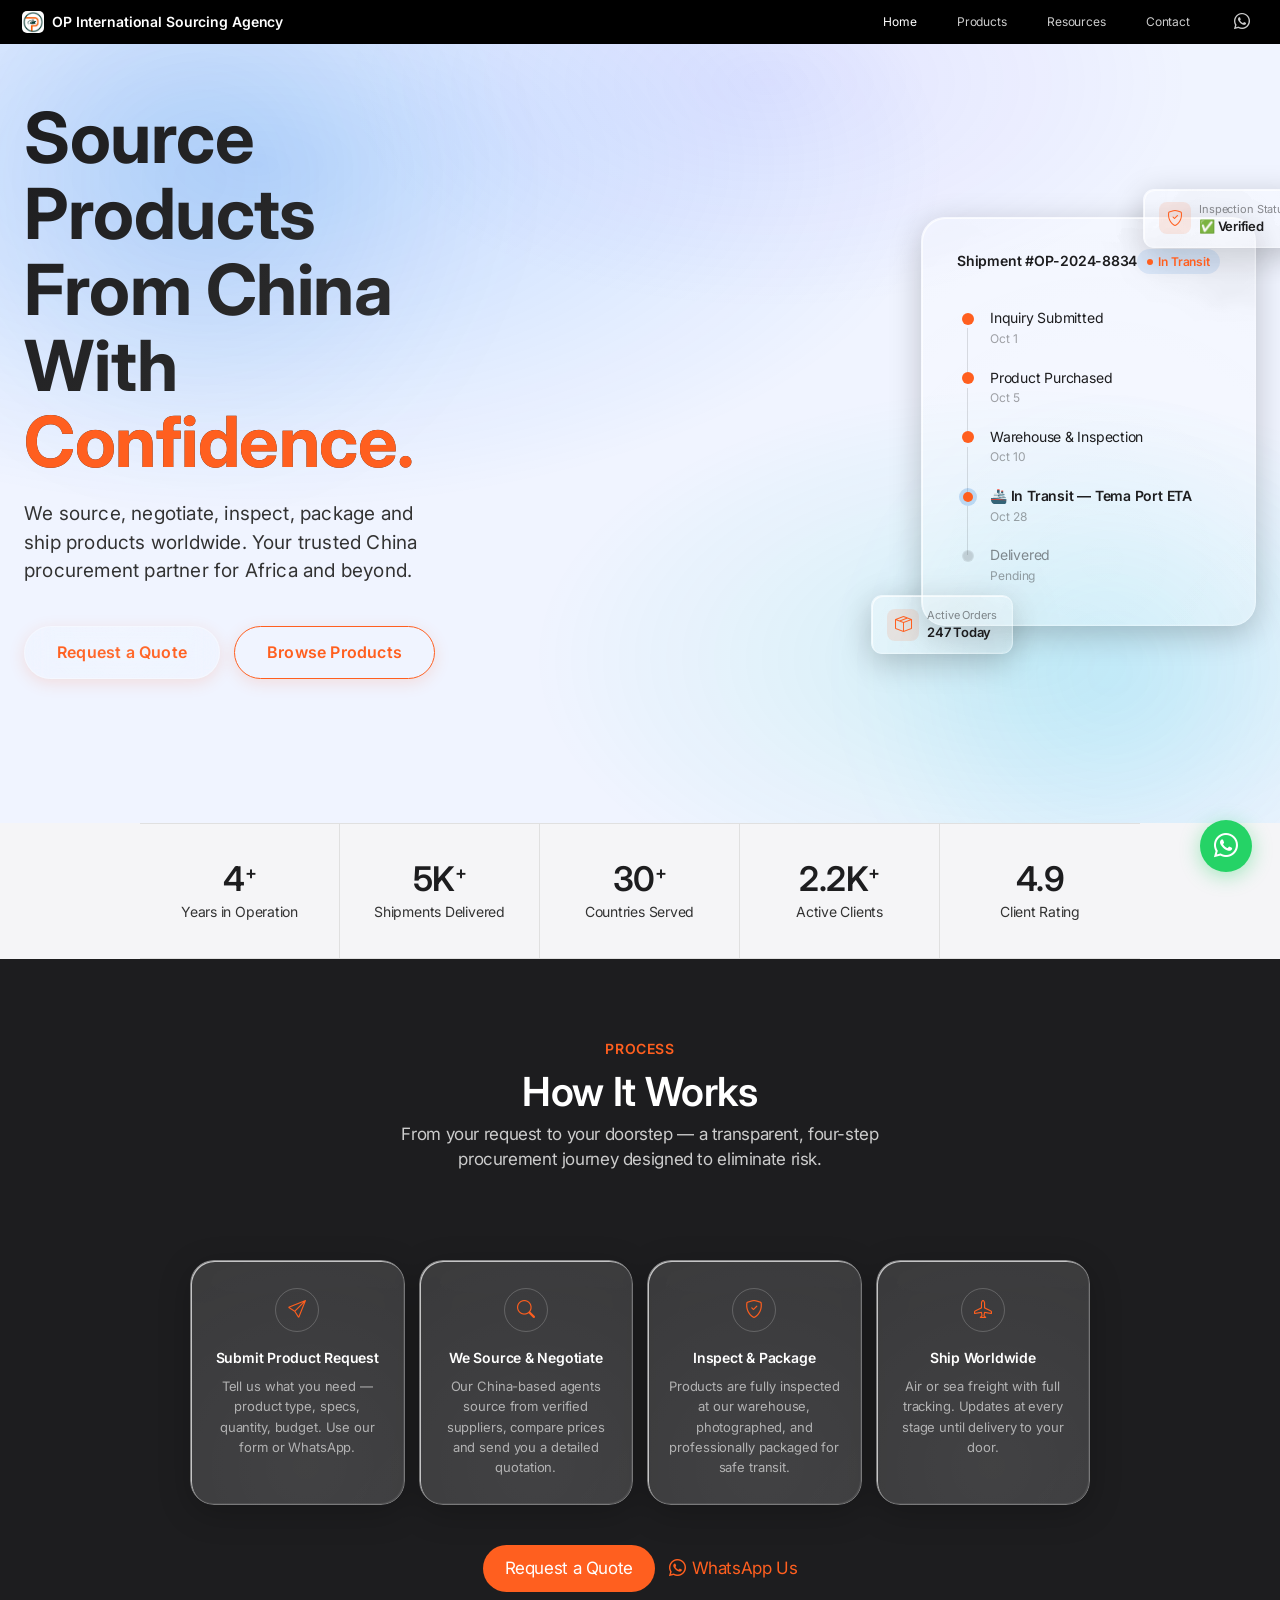
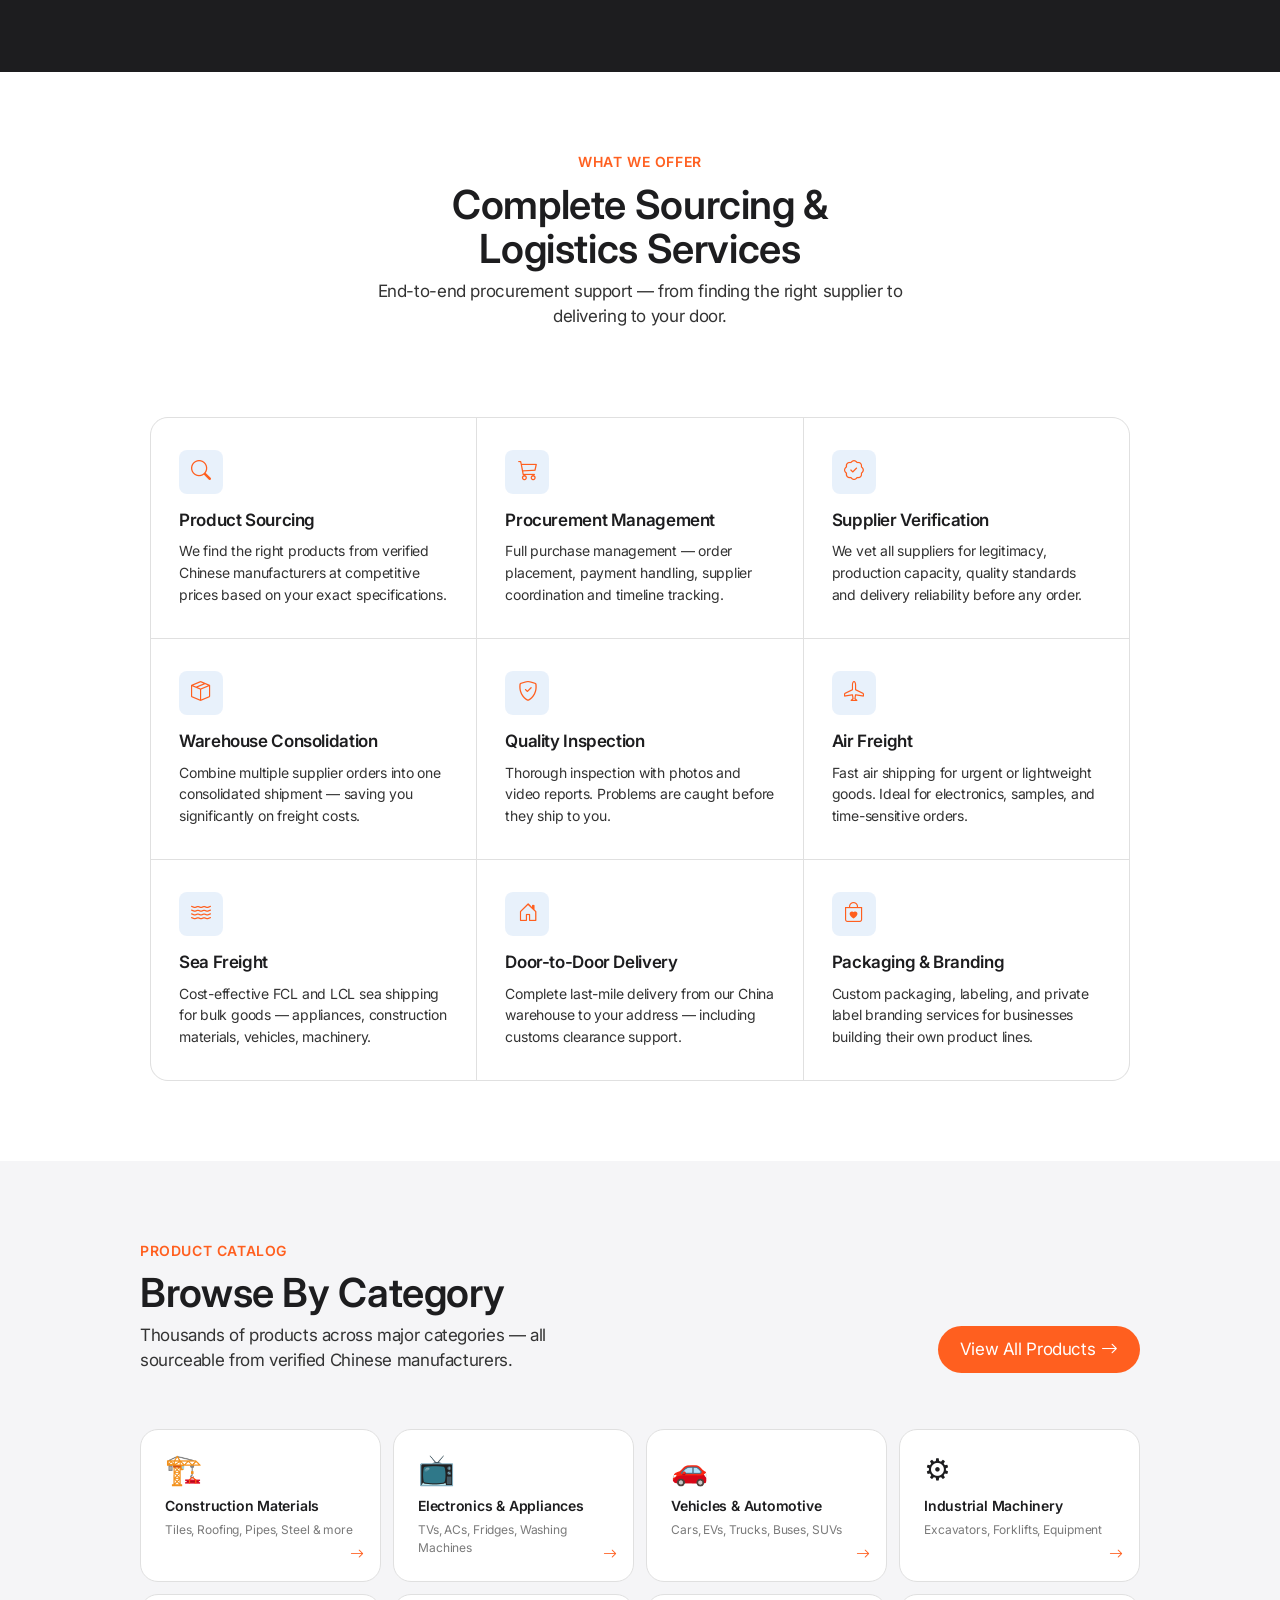
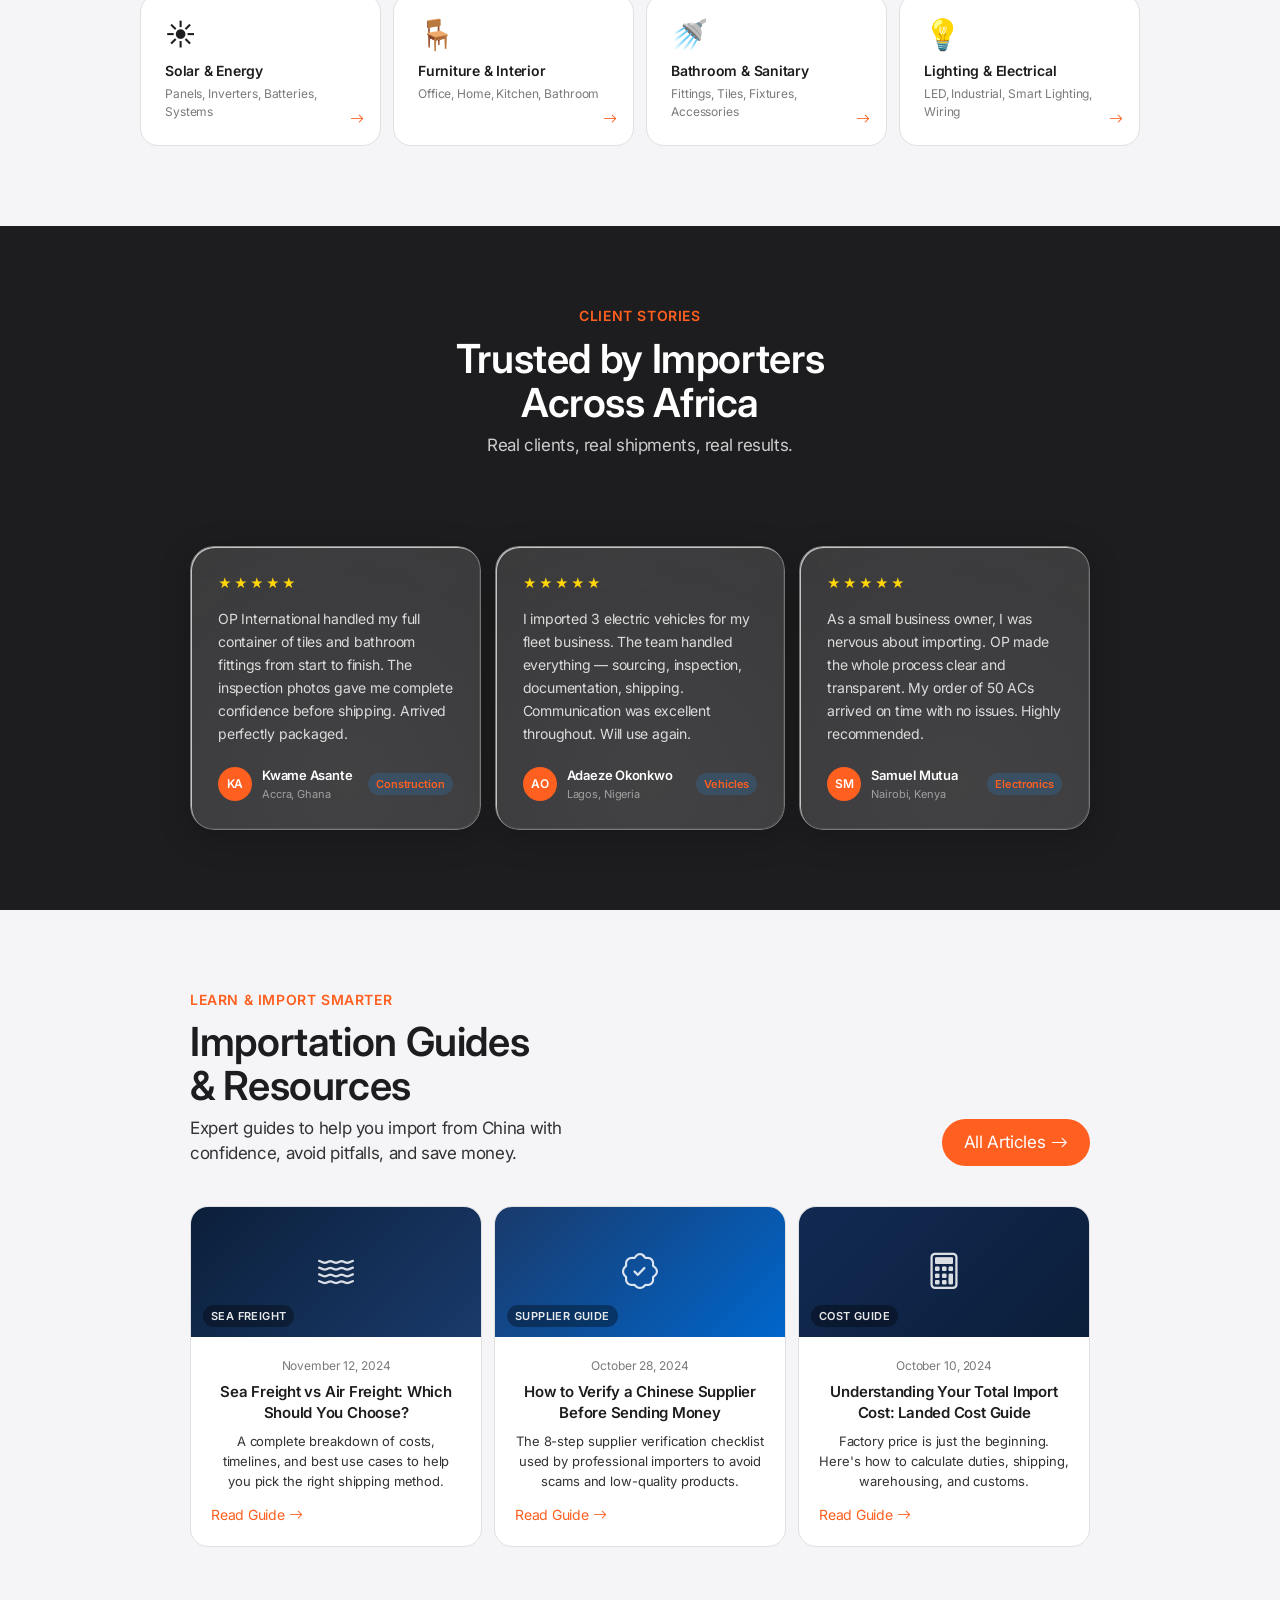
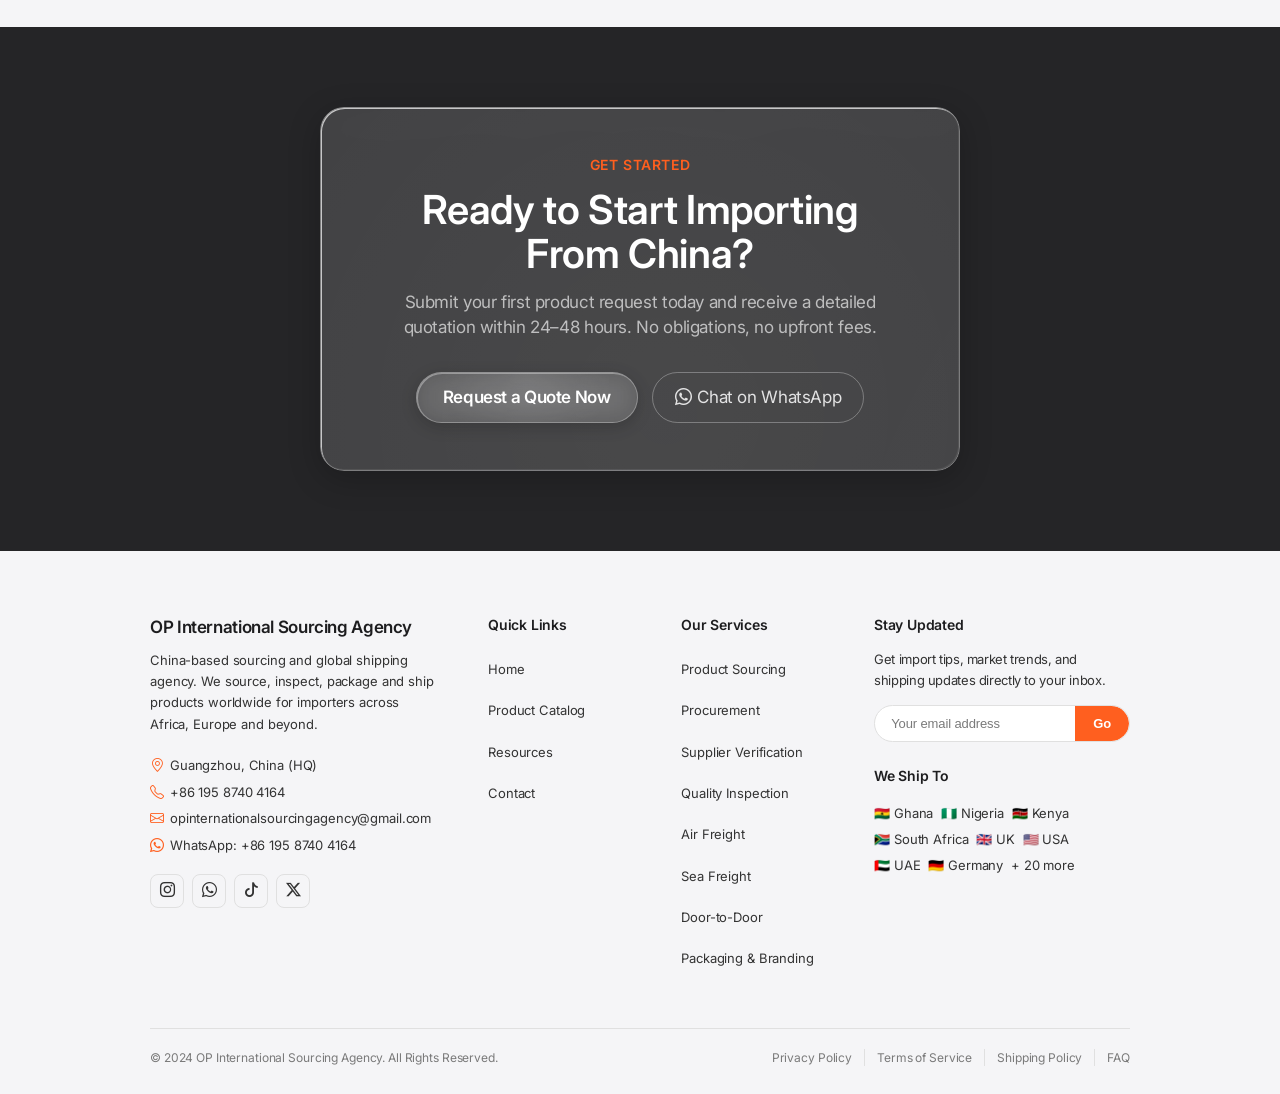
==== commit 9fcafef5: ".hintrc" ====
--- a/index.html
+++ b/index.html
@@ -71,20 +71,22 @@
 
 <!-- ===================== HERO TILE ===================== -->
 <section class="hero-tile" aria-label="Hero">
-  <p class="tile-eyebrow reveal">China Sourcing &amp; Global Logistics</p>
-
-  <h1 class="hero-title reveal" style="transition-delay:.07s">
-    Source Products<br>From China With<br><span class="accent">Confidence.</span>
-  </h1>
-
-  <p class="hero-sub reveal" style="transition-delay:.14s">
-    We source, negotiate, inspect, package and ship products worldwide. Your trusted China procurement partner for Africa and beyond.
-  </p>
-
-  <div class="hero-ctas reveal" style="transition-delay:.20s">
-    <!-- Glass primary + solid secondary -->
-    <a href="products.html" class="btn-glass" style="color:#ff5f1f;">Request a Quote</a>
-    <a href="products.html" class="btn-secondary">Browse Products</a>
+
+  <!-- Left content wrapper -->
+  <div class="hero-content">
+    <h1 class="hero-title reveal" style="transition-delay:.07s">
+      Source Products<br>From China With<br><span class="accent">Confidence.</span>
+    </h1>
+
+    <p class="hero-sub reveal" style="transition-delay:.14s">
+      We source, negotiate, inspect, package and ship products worldwide. Your trusted China procurement partner for Africa and beyond.
+    </p>
+
+    <div class="hero-ctas reveal" style="transition-delay:.20s">
+      <!-- Glass primary + solid secondary -->
+      <a href="products.html" class="btn-glass" style="color:#ff5f1f;font-size:16px;padding:14px 32px;">Request a Quote</a>
+      <a href="products.html" class="btn-secondary" style="font-size:16px;padding:14px 32px;">Browse Products</a>
+    </div>
   </div>
 
   <!-- Glass tracker card -->
--- a/assets/css/main2.css
+++ b/assets/css/main2.css
@@ -352,9 +352,9 @@
       padding-top: calc(var(--sp-section) + 20px);
       padding-bottom: var(--sp-section);
       position: relative; overflow: hidden;
-      display: flex; flex-direction: column;
-      align-items: center; justify-content: center;
-      text-align: center;
+      display: flex; flex-direction: row;
+      align-items: center; justify-content: space-between;
+      text-align: left;
 
       /* Rich aurora backdrop — glass needs something to distort */
       background:
@@ -362,6 +362,21 @@
         radial-gradient(ellipse 70% 60% at 80% 80%, rgba(0,200,180,0.12) 0%, transparent 55%),
         radial-gradient(ellipse 60% 50% at 60% 10%, rgba(100,80,255,0.10) 0%, transparent 55%),
         #f0f4ff;
+      gap: 10vw;
+      padding: calc(var(--sp-section) + 20px) var(--sp-lg) var(--sp-section);
+    }
+    
+    /* Hero left content group */
+    .hero-content {
+      display: flex;
+      flex-direction: column;
+      flex: 1;
+      min-width: 0;
+      animation: fade-up 0.8s ease-out;
+    }
+    @keyframes fade-up {
+      from { opacity: 0; transform: translateY(20px); }
+      to { opacity: 1; transform: translateY(0); }
     }
     /* Animated aurora orbs */
     .hero-tile::before, .hero-tile::after {
@@ -390,22 +405,53 @@
     .hero-tile > * { position: relative; z-index: 1; }
 
     .hero-title {
-      font-size: clamp(38px, 5.5vw, 68px);
-      font-weight: 600; line-height: 1.06; letter-spacing: -0.3px;
-      color: var(--color-ink); margin-bottom: 18px; max-width: 760px;
-    }
-    .hero-title .accent { color: var(--color-primary); }
+      font-size: clamp(38px, 5.5vw, 72px);
+      font-weight: 700; line-height: 1.08; letter-spacing: -0.5px;
+      color: var(--color-ink); margin-bottom: 20px; max-width: 480px;
+      background: linear-gradient(135deg, var(--color-ink) 0%, var(--color-ink-muted-80) 100%);
+      -webkit-background-clip: text;
+      -webkit-text-fill-color: transparent;
+      background-clip: text;
+    }
+    .hero-title .accent { 
+      color: var(--color-primary);
+      -webkit-text-fill-color: var(--color-primary);
+      background: none;
+    }
     .hero-sub {
-      font-size: 21px; font-weight: 400; line-height: 1.38; letter-spacing: 0.196px;
-      color: var(--color-ink-muted-80); max-width: 520px; margin-bottom: 36px;
-    }
-    .hero-ctas { display: flex; flex-wrap: wrap; justify-content: center; gap: 14px; margin-bottom: 64px; }
+      font-size: 19px; font-weight: 400; line-height: 1.5; letter-spacing: 0.196px;
+      color: var(--color-ink-muted-80); max-width: 420px; margin-bottom: 40px;
+    }
+    .hero-ctas { 
+      display: flex; flex-wrap: wrap; justify-content: flex-start; gap: 14px; margin-bottom: 64px;
+    }
+    .hero-ctas .btn-glass, .hero-ctas .btn-secondary {
+      transition: all 0.3s cubic-bezier(0.4, 0, 0.2, 1);
+      font-weight: 600;
+      letter-spacing: 0.2px;
+      box-shadow: 0 4px 16px rgba(255, 95, 31, 0.15);
+    }
+    .hero-ctas .btn-glass:hover {
+      transform: translateY(-2px);
+      box-shadow: 0 8px 24px rgba(255, 95, 31, 0.25);
+    }
+    .hero-ctas .btn-secondary:hover {
+      transform: translateY(-2px);
+      box-shadow: 0 8px 20px rgba(0, 0, 0, 0.12);
+    }
 
     /* ---- GLASS TRACKER CARD ---- */
-    .tracker-wrap { position: relative; margin: 0 48px; }
+    .tracker-wrap { 
+      position: relative; margin: 0 0 0 48px; flex-shrink: 0;
+      animation: subtle-float 3.5s ease-in-out infinite;
+    }
+    @keyframes subtle-float {
+      0%, 100% { transform: translateY(0px); }
+      50% { transform: translateY(-8px); }
+    }
     .tracker-card {
       width: 100%; max-width: 460px;
-      padding: 28px 32px;
+      padding: 32px 36px;
       text-align: left;
     }
     .tracker-header {
@@ -462,17 +508,29 @@
     .fc-chip {
       position: absolute;
       display: inline-flex; align-items: center; gap: 8px;
-      padding: 10px 14px;
+      padding: 12px 16px;
       border-radius: var(--rounded-md);
-    }
-    .fc-chip-1 { top: -22px; right: -44px; }
-    .fc-chip-2 { bottom: -20px; left: -40px; }
+      animation: chip-float 4s ease-in-out infinite;
+    }
+    .fc-chip-1 { 
+      top: -28px; right: -50px;
+      animation-delay: 0s;
+    }
+    .fc-chip-2 { 
+      bottom: -28px; left: -50px;
+      animation-delay: 1s;
+    }
+    @keyframes chip-float {
+      0%, 100% { transform: translateY(0px) translateX(0px); opacity: 0.95; }
+      50% { transform: translateY(-6px) translateX(4px); opacity: 1; }
+    }
     .fc-icon {
-      width: 30px; height: 30px; border-radius: var(--rounded-sm);
-      background: rgba(0,102,204,0.15);
+      width: 32px; height: 32px; border-radius: var(--rounded-sm);
+      background: rgba(255, 95, 31, 0.12);
       color: var(--color-primary);
       display: flex; align-items: center; justify-content: center;
-      font-size: 14px; flex-shrink: 0;
+      font-size: 16px; flex-shrink: 0;
+      font-weight: 600;
     }
     .fc-label { font-size:11px; letter-spacing:-0.12px; color:rgba(29,29,31,0.50); }
     .fc-value { font-size:13px; font-weight:600; letter-spacing:-0.224px; color:var(--color-ink); }
@@ -739,6 +797,10 @@
       .nav-hamburger{ display:block; }
       .nav-icon-btn { display:none; }
       .sub-nav-links{ display:none; }
+      .hero-tile    { flex-direction:column; align-items:center; text-align:center; gap:40px; }
+      .hero-content { align-items:center; }
+      .hero-ctas    { justify-content:center; }
+      .tracker-wrap { margin:0; }
       .steps-container { grid-template-columns:repeat(2,1fr); }
       .services-grid   { grid-template-columns:repeat(2,1fr); }
       .cat-grid        { grid-template-columns:repeat(2,1fr); }
@@ -746,7 +808,6 @@
       .blog-grid       { grid-template-columns:1fr; }
       .footer-grid     { grid-template-columns:1fr 1fr; }
       .stats-grid      { grid-template-columns:repeat(3,1fr); }
-      .tracker-wrap    { margin:0; }
       .fc-chip         { display:none; }
       .nav-logo        { font-size:12px; }
       .nav-logo-mark   { width:18px; height:18px; }
